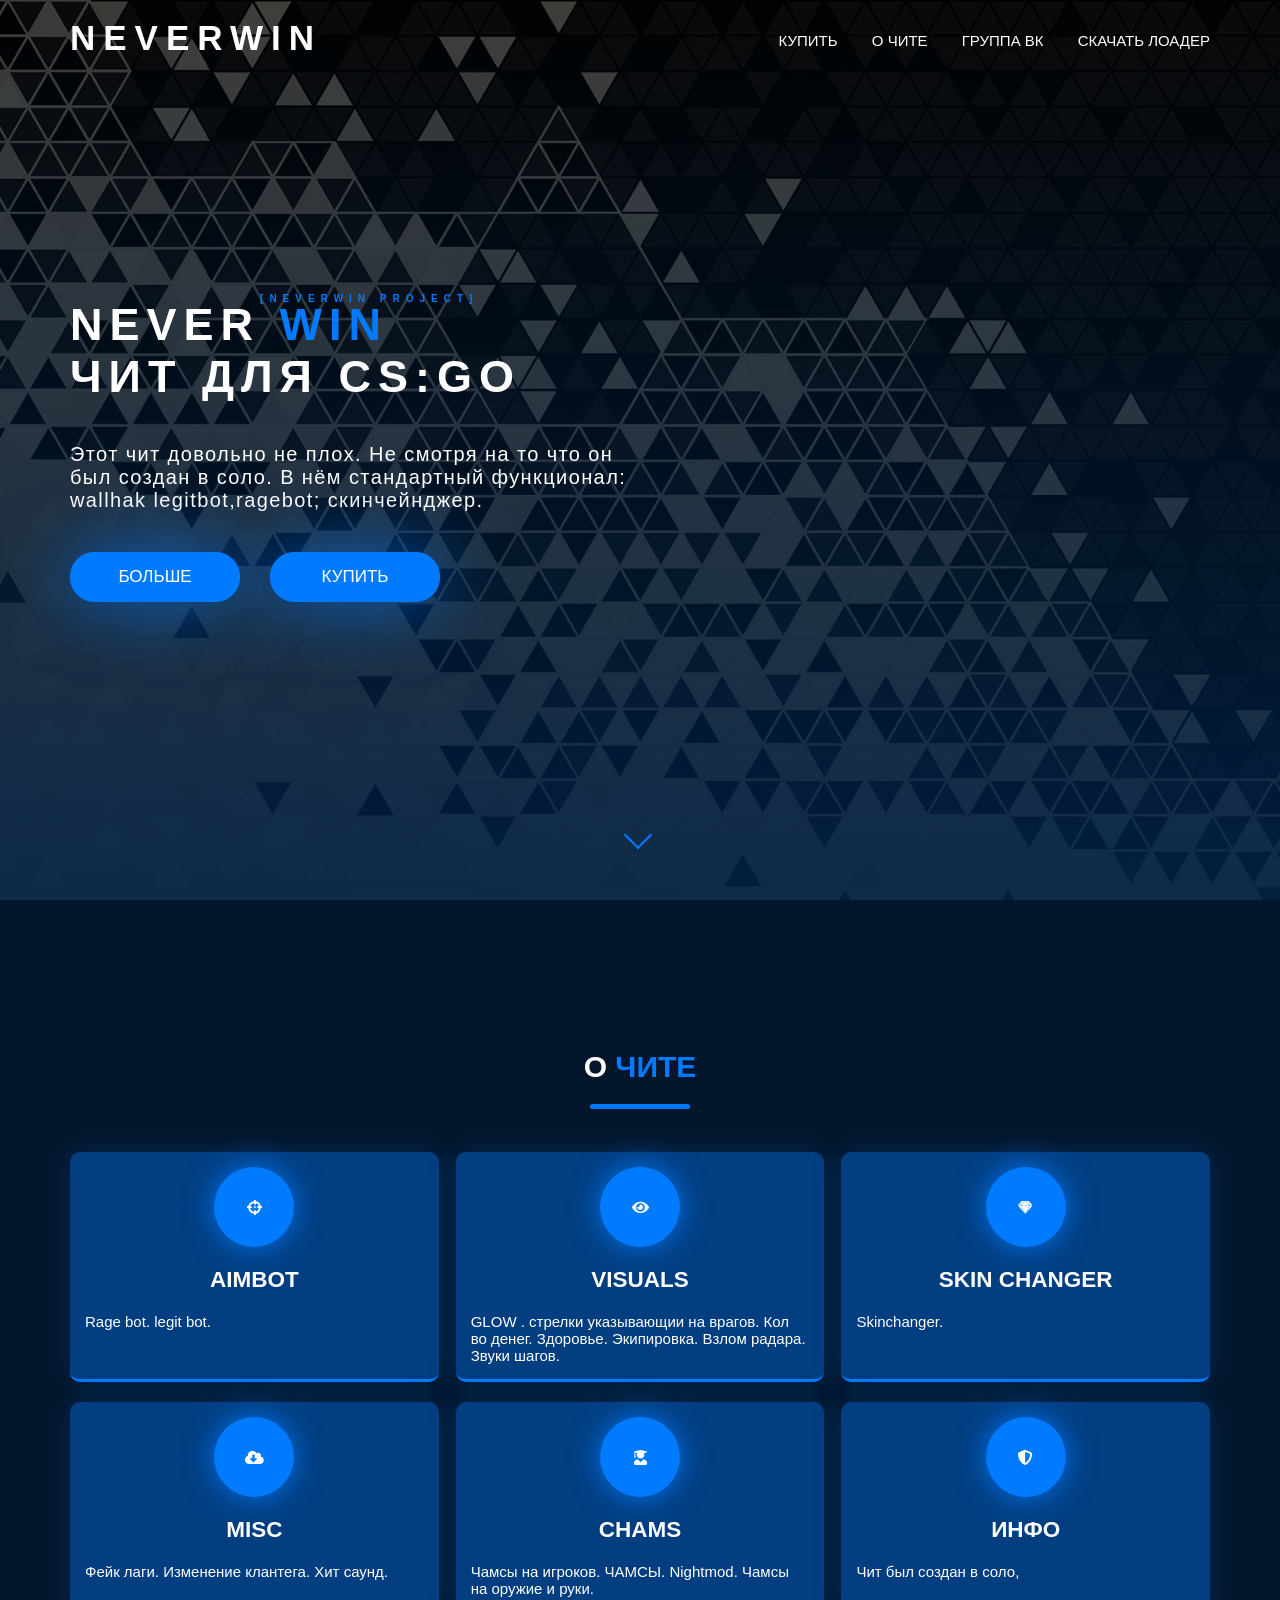
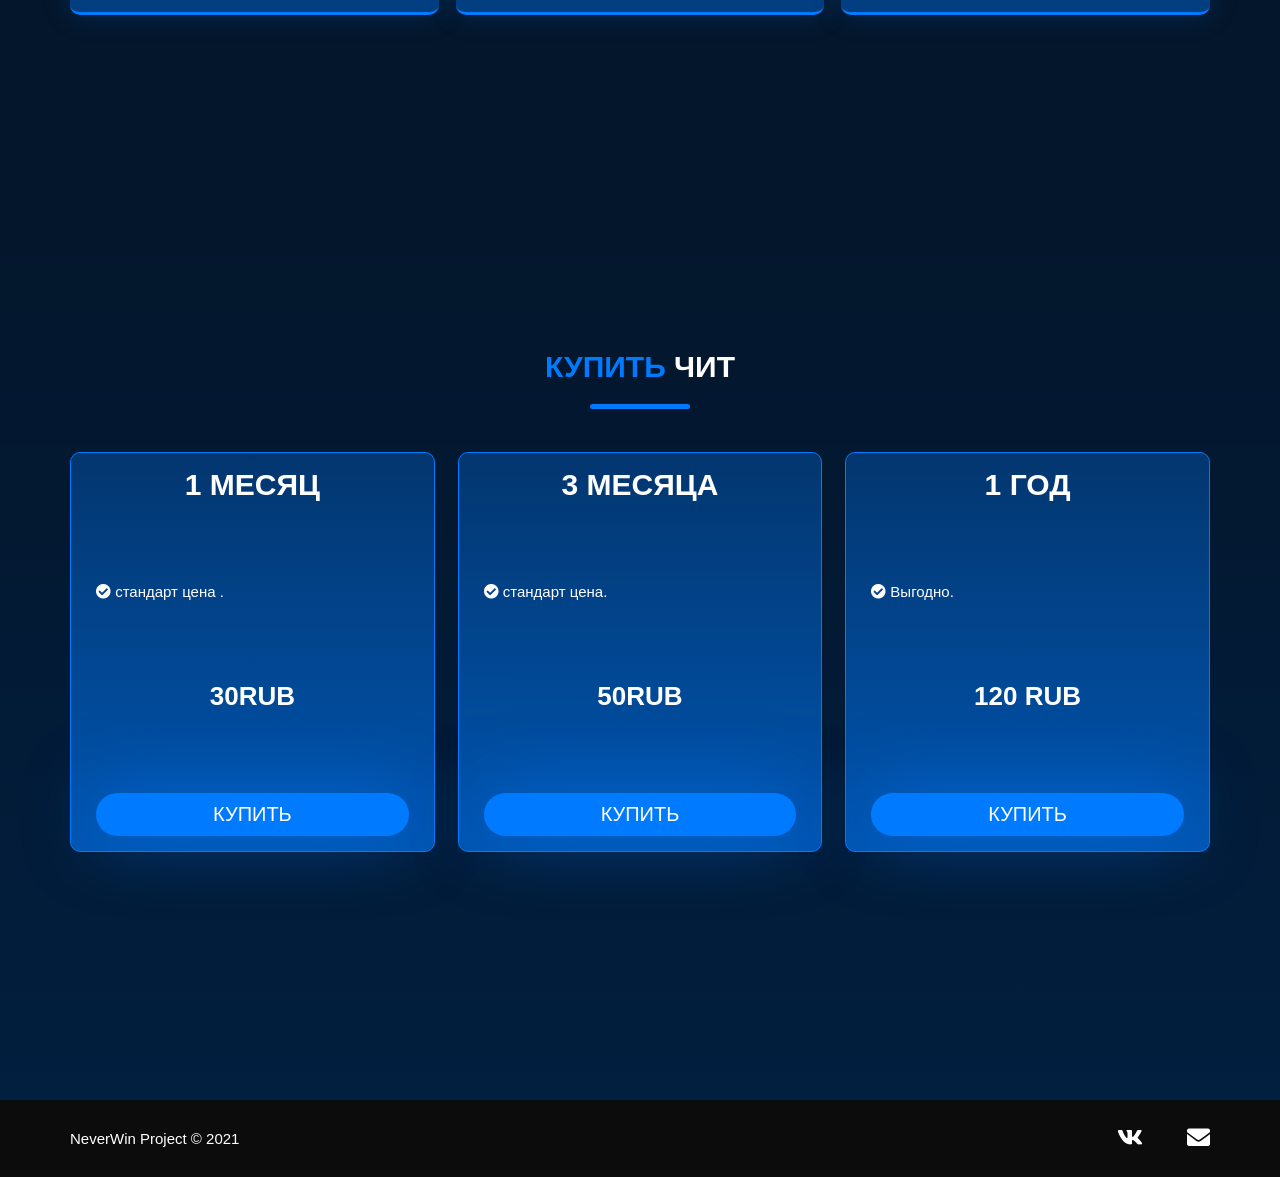
==== index.html @ 2a4d84ea "Add files via upload" ====
<!DOCTYPE html>
<html lang="en">
<head>
    <meta charset="UTF-8">
    <title>★ NeverWin ★</title>
    <link rel="shortcut icon" type="image/x-icon" href="img/favicon.ico">
    <link href="https://use.fontawesome.com/releases/v5.8.0/css/all.css" rel="stylesheet">
    <link rel="stylesheet" href="css/style.css">
</head>

<body>
    <!--preloader-->

    <!--/preloader-->

    <!--header-->
    <header id="header">
        <div class="container">
            <div class="navbar">
                <div class="navbar-brand">
                    <a href="index.html"><span></span>NeverWin</a>
                </div>
                <div class="navbar-nav">
                    <a href="https://vk.com/market-203650802">Купить</a>
                    <a href="#advantages">О чите</a>
                    <a href="https://vk.com/public203650802">Группа вк</a>
                    <a href="ссылка на лоадер">скачать Лоадер</a>
                </div>
            </div>
        </div>
    </header>
    <!--/header-->

    <!--home-->
    <section id="home">
        <div class="bg-home">
            <div class="bg-inner">
                <div class="home-content">
                    <div class="container">
                        <div class="home-info">
                            <h1>
                                Never<span>&nbsp;Win</span>
                            </h1>
                            <h1>
                                чит для CS:GO
                            </h1>
                            <p>
                                Этот чит довольно не плох.
                                Не смотря на то что он был создан в соло.
                                В нём стандартный функционал: wallhak 
                                legitbot,ragebot; скинчейнджер.
 
                            </p>
                            <div class="buy-btn">
                                <a href="#advantages" class="brk-btn">больше</a>
                                <a href="https://vk.com/market-203650802" class="brk-btn">купить</a>
                            </div>
                        </div>
                        <div class="home-img">
                            <img src="img/main.png" alt="">
                        </div>
                        <div class="scroll__down">
                            <a href="#О чите"></a>
                        </div>
                    </div>
                </div>
            </div>
        </div>
    </section>
    <!--/home-->

    <!--advantages-->
    <section id="advantages">
        <div class="bg-advantages">
            <div class="bg-inner">
                <div class="advantages-content">
                    <div class="container">
                        <div class="content-title">
                            <h1>О <span>чите</span></h1>
                            <div class="line"></div>
                        </div>
                        <div class="advantages-items">
                            <div class="advantages-item">
                                <div class="icon">
                                    <i class="fas fa-crosshairs"></i>
                                </div>
                                <h1>AIMBOT</h1>
                                <p>
                                    Rage bot.
                                    legit bot.
                                </p>
                            </div>
                            <div class="advantages-item">
                                <div class="icon">
                                    <i class="fas fa-eye"></i>
                                </div>

                                <h1>VISUALS</h1>
                                <p>
                                    GLOW .
                                    стрелки указывающии на врагов.
                                    Кол во денег.
                                    Здоровье.
                                    Экипировка.
                                    Взлом радара.
									Звуки шагов.
                                </p>
                            </div>
                            <div class="advantages-item">
                                <div class="icon">
                                    <i class="fab fa-sketch"></i>
                                </div>

                                <h1>SKIN CHANGER</h1>
                                <p>
                                    Skinchanger.
                                </p>
                            </div>
                            <div class="advantages-item">
                                <div class="icon">
                                    <i class="fas fa-cloud-download-alt"></i>
                                </div>

                                <h1>Misc</h1>
                                <p>
                                    Фейк лаги.
                                    Изменение клантега.
                                    Хит саунд.
                                </p>
                            </div>
                            <div class="advantages-item">
                                <div class="icon">
                                    <i class="fas fa-user-graduate"></i>
                                </div>

                                <h1>Chams</h1>
                                <p>
                                    Чамсы на игроков.
                                    ЧАМСЫ.
                                    Nightmod.
                                    Чамсы на оружие и руки.
                                </p>
                            </div>
                            <div class="advantages-item">
                                <div class="icon">
                                    <i class="fas fa-shield-alt"></i>
                                </div>
                                <h1>ИНФО</h1>
                                <p>
                                    Чит был создан
                                    в соло,

                                </p>
                            </div>
                        </div>
                    </div>
                </div>
            </div>
        </div>
    </section>
    <!--/advantages-->

    <!--buy-->
    <section id="buy">
        <div class="bg-buy">
            <div class="bg-inner">
                <div class="buy-content">
                    <div class="container">
                        <div class="content-title">
                            <h1><span>Купить</span> чит</h1>
                            <div class="line"></div>
                        </div>
                        <div class="buy-items">
                            <div class="buy-item">
                                <h1>1 Месяц</h1>
                                <div class="list-func">
                                    <p><i class="fas fa-check-circle"></i> стандарт цена .</p>
                                </div>
                                <h3>30RUB</h3>
                                <div class="btn--buy">
                                    <a href="https://vk.com/market-203650802?section=disabled&w=product-203650802_4627031%2Fquery">Купить</a>
                                </div>
                            </div>
                            <div class="buy-item">
                                <h1>3 МЕСЯЦА</h1>
                                <div class="list-func">
                                    <p><i class="fas fa-check-circle"></i> стандарт цена.</p>
                                </div>
                                <h3>50RUB</h3>
                                <div class="btn--buy">
                                    <a href="https://vk.com/market-203650802?section=disabled&w=product-203650802_4627032%2Fquery">купить</a>
                                </div>
                            </div>
                            <div class="buy-item">
                                <h1>1 ГОД</h1>
                                <div class="list-func">
                                    <p><i class="fas fa-check-circle"></i> Выгодно.</p>
                                </div>
                                <h3>120 RUB</h3>
                                <div class="btn--buy">
                                    <a href="https://vk.com/market-203650802?section=disabled&w=product-203650802_4627033%2Fquery">купить</a>
                                </div>
                            </div>
                        </div>
                        <div class="buy-img">
                            <img src="img/home4.html" alt="">
                        </div>
                    </div>
                </div>
            </div>
        </div>
    </section>
    <!--/buy-->

    <!--footer-->
    <footer id="footer">
        <div class="container">
            <div class="footer-content">
                <div class="copyright">
                    NeverWin Project © 2021
                </div>
                <div class="links">
                    <a href="https://vk.com/neverw1n_cc"><i class="fab fa-vk"></i></a>
                    <a href="forum/index.php"><i class="fas fa-envelope"></i></a>
                </div>
            </div>
        </div>
    </footer>
    <!--/footer-->
    <script defer src="https://use.fontawesome.com/releases/v5.8.0/js/all.js"></script>
    <script src="js/jquery.min.js"></script>
    <script src="js/script.js"></script>
</body>
</html>
---- css/style.css ----
/*----------- content ---------------

1. DEFAULT
2. PRELOADER
3. HEADER
4. HOME
5. ADVANTAGES
6. BUY

*/


/*===============
    1. DEFAULT
=================*/

@charset "UTF-8";

::-webkit-scrollbar {
    width: 5px;
    background-color: #292e38;
}

::-webkit-scrollbar-track {
    -webkit-box-shadow: inset 0 0 6px rgba(0, 0, 0, 0.1);
    background-color: #292e38;
    border-radius: 10px;
}

::-webkit-scrollbar-thumb {
    border-radius: 10px;
    background-color: #007bff;
}

*,
*::after,
*::before {
    margin: 0;
    padding: 0;
    box-sizing: border-box;
}

html {
    height: 100vh;
    width: 100%;
}

body {
    height: 100vh;
    font-family: 'Montserrat', sans-serif;
    font-size: 15px;
    font-weight: 400;
    color: white;
    background-color: #181824;
    overflow-x: hidden;
}

a {
    text-decoration: none;
    color: white;
    -webkit-transition: all 0.4s;
    -o-transition: all 0.4s;
    transition: all 0.4s;
}

section {
    height: 100%;
}

img {
    width: 100%;
}

span {
    color: #007bff;
}

.container {
    width: 1170px;
    padding-right: 15px;
    padding-left: 15px;
    margin: 0 auto;
}

/*=================
    2. PRELOADER
===================*/

/*===============
    3. HEADER
=================*/

#header {
    width: 100%;
    position: fixed;
    z-index: 1030;
}

.navbar {
    padding-top: 20px;
    text-transform: uppercase;
    display: flex;
    align-items: center;
}

.navbar-brand {
    font-size: 35px;
    font-weight: bold;
    letter-spacing: 8px;
    line-height: 1;
}

.navbar-brand a span,
.home-info span {
    font-size: 45px;
    display: inline-flex;
}

.navbar-nav {
    margin-left: auto;
    margin-top: 5px;
}

.navbar-nav a {
    margin-right: 30px;
}

.navbar-nav a:last-child {
    margin-right: 0px;
}

.navbar-nav a:hover {
    color: #007bff;
}


.sticky_navigation {
    background-color: #181824;
    height: 90px;
    -webkit-transition: all .4s ease-out;
    -o-transition: all .4s ease-out;
    transition: all .4s ease-out;
    -webkit-box-shadow: 0 3px 4.6px .3px rgba(0, 0, 0, 0.25);
    box-shadow: 0 3px 4.6px .3px rgba(0, 0, 0, 0.25)
}

/*===============
    4. HOME
=================*/

#home {
    z-index: 1030;
}

.bg-home {
    position: relative;
    background-image: url(../img/hero-bg.png);
    background-size: cover;
    background-repeat: no-repeat;
    background-position: center;
    background-attachment: fixed;
    height: 100%;
    width: 100%;
    z-index: 1;
}

.bg-home::after {
    content: '';
    position: absolute;
    height: 100%;
    width: 100%;
    background: url(../img/overlay.png);
    top: 0;
    left: 0;
    z-index: -1;
}

.bg-home::before {
    content: '';
    position: absolute;
    width: 100%;
    height: 100%;
    background-image: linear-gradient(to top, rgba(0, 123, 255, .8), rgba(0, 0, 0, .1));
    top: 0;
    left: 0;
    z-index: -1;
}

.bg-inner {
    width: 100%;
    height: 100%;
    background: rgba(0, 0, 0, .7);
}

.home-content {
    display: flex;
    align-items: center;
    justify-content: space-between;
    height: 100%;
    font-size: 20px;
    text-transform: uppercase;
}


.home-content .container {
    display: flex;
    align-items: center;
    justify-content: space-between;
}

.home-info {
    text-align: left;
    width: 50%;
}

.home-info h1 {
    font-size: 45px;
    letter-spacing: 7px;
}

.home-info h1 span::before {
    content: '[NEVERWIN PROJECT]';
    position: absolute;
    font-size: 10px;
    letter-spacing: 6px;
    line-height: 0px;
}

.home-info p {
    letter-spacing: 1.4px;
    margin-bottom: 40px;
    margin-top: 40px;
    text-transform: none;
}

.home-img {
    max-width: 70%;
}

.buy-btn {
    display: flex;
}

.brk-btn {
    border: 1px solid #007bff;
    color: #fff;
    font-size: 17px;
    text-align: center;
    display: block;
    text-decoration: none;
    border-radius: 24px;
    background-color: #007bff;
    line-height: 48px;
    min-width: 170px;
    width: max-content;
    padding: 0 15px;
    transition: .35s;
    margin-right: 30px;
    box-shadow: 0 0 70px 0px rgba(0, 123, 255, .7);
}

.brk-btn:hover {
    background-color: #007bff;
    color: #fff;
}


.scroll__down {
    position: absolute;
    left: 50%;
    margin-left: -12.5px;
    width: 25px;
    height: 40px;
    bottom: 35px;
    z-index: 2
}

.home-content .scroll__down svg {
    width: 25px;
    height: 40px
}

.scroll__down a {
    position: absolute;
    top: 0;
    left: 50%;
    width: 20px;
    height: 20px;
    margin-left: -12px;
    border-left: 2px solid #007bff;
    border-bottom: 2px solid #007bff;
    -webkit-transform: rotate(-45deg);
    transform: rotate(-45deg);
    -webkit-animation: sdb05 1.5s infinite;
    animation: sdb05 1.5s infinite;
    box-sizing: border-box;
}

/*==================
    5. ADVANTAGES
====================*/

#advantages {
    z-index: 1030;
}

.bg-advantages {
    position: relative;
    background-image: url(/img/bg-advantages.jpg);
    background-size: cover;
    background-repeat: no-repeat;
    background-position: center;
    background-attachment: fixed;
    height: 100%;
    width: 100%;
    z-index: 1;
}

.bg-advantages::before {
    content: '';
    position: absolute;
    width: 100%;
    height: 100%;
    background-image: linear-gradient(to top, rgba(0, 123, 255, .5), rgba(0, 123, 255, .5));
    top: 0;
    left: 0;
    z-index: -1;
}

.bg-inner {
    width: 100%;
    height: 100%;
    background: rgba(0, 0, 0, .7);
}

.advantages-content {
    padding-top: 150px;
}

.advantages-items {
    width: 100%;
    display: flex;
    justify-content: space-between;
    flex-wrap: wrap;
}

.advantages-item {
    box-shadow: 0 0 30px 0px rgba(0, 123, 255, .2);
    width: 32.33333%;
    padding: 15px;
    background-color: rgba(0, 123, 255, .4);
    /*    background-color: rgba(0,0,0,.4);*/
    border-radius: 10px;
    /*    border: 1px solid #007bff;*/
    border-bottom: 3px solid #007bff;
    height: auto;
    text-align: center;
    margin-right: 10px;
    margin-bottom: 20px;

    /*    background-color: #007bff;*/
}

.advantages-item:last-child {
    margin-right: 0;
    margin-bottom: 0;
}

.advantages-item:nth-child(2) {
    margin-right: 10;
}

.advantages-item:nth-child(6),
.advantages-item:nth-child(3) {
    margin-right: 0;
}

.advantages-item:nth-child(5),
.advantages-item:nth-child(4) {
    margin-bottom: 0;
}

.advantages-item h1 {
    text-transform: uppercase;
    margin-bottom: 20px;
}

.advantages-item .icon {
    width: 5rem;
    height: 5rem;
    border-radius: 50%;
    background-color: #007bff;
    display: inline-flex;
    align-items: center;
    justify-content: center;
    text-align: center;
    margin-bottom: 20px;
    box-shadow: 0 0 30px 0px rgba(0, 123, 255, .9);
    /*    box-shadow: 0 0 30px 0px rgba(0, 0, 0, .3);*/
}

.advantages-item svg {
    font-size: 40px;
}

.advantages-item p {
    text-align: left;
}

.content-title {
    text-align: center;
}

.content-title h1 {
    text-transform: uppercase;
    font-size: 30px;
    color: #fff;
    margin-bottom: 20px
}

.line {
    height: 5px;
    width: 100px;
    display: inline-block;
    border-radius: 10px;
    background: #007bff;
    margin-bottom: 40px;
}

/*==============
    6. BUY
================*/


#buy {
    z-index: 1030;
}

.bg-buy {
    position: relative;
    background-image: url(../img/bg-advantages.jpg);
    background-size: cover;
    background-repeat: no-repeat;
    background-position: center;
    background-attachment: fixed;
    height: 100%;
    width: 100%;
    z-index: 1;
}

.bg-buy::before {
    content: '';
    position: absolute;
    width: 100%;
    height: 100%;
    background-image: linear-gradient(to top, rgba(0, 123, 255, .8), rgba(0, 123, 255, .5));
    top: 0;
    left: 0;
    z-index: -1;
}

.buy-content {
    padding-top: 150px;
}

.buy-img {
    position: absolute;
    bottom: 0;
    right: 0;
}

.buy-items {
    width: 100%;
    display: flex;
    flex-wrap: wrap;
    justify-content: space-between;
}

.buy-item {
    display: flex;
    flex-direction: column;
    justify-content: space-between;
    width: 32%;
    min-height: 400px;
    padding: 15px 25px 15px 25px;
    border-radius: 10px;
    border: 1px solid #007bff;
    background-image: linear-gradient(to top, rgba(0, 123, 255, .6), rgba(0, 123, 390, .3));
    margin-right: 10px;
    /*box-shadow: 0 0 70px 0px rgba(253, 126, 20, .5);*/
}

.buy-item:last-child {
    margin-right: 0;
}

.buy-item h1 {
    text-align: center;
    text-transform: uppercase;
    font-size: 30px;
    margin-bottom: 20px;
}

.buy-item .list-func p {
    margin-bottom: 10px;
}

.list-func svg {
    margin-right: 5px;
}

.buy-item .list-func p:last-child,
.buy-item .list-func span:last-child {
    margin-bottom: 0;
}

.buy-item h3 {
    text-align: center;
    font-size: 26px;
    margin-top: 20px;
    margin-bottom: 20px;
}

.buy-item .btn--buy {
    text-align: center;
}

.buy-item .btn--buy a {
    background-color: #007bff;
    padding: 10px 25px;
    display: block;
    color: #fff;
    border-radius: 25px;
    text-transform: uppercase;
    font-weight: 500;
    font-size: 20px;
    box-shadow: 0 0 70px 0px rgba(0, 123, 255, .5);
}

/*===============
    7. FOOTER
=================*/

#footer {
    position: relative;
    background-color: #0c0c0c;
    padding: 25px;
    z-index: 1030;
}

.footer-content {
    display: flex;
    align-items: center;
    justify-content: space-between;
}

.links a {
    font-size: 23px;
    padding: 20px;
}

.links a:last-child {
    padding-right: 0;
}

.links a:nth-child(1):hover {
    color: #4c75a3;
}

.links a:nth-child(2):hover {
    color: #3b5998;
}

.links a:nth-child(3):hover {
    color: #00acee;
}

.links a:nth-child(4):hover {
    color: #0088cc;
}

.links a:nth-child(5):hover {
    color: #f49c0f;
}


/*==================
    8. ANIMATION
====================*/

@-webkit-keyframes sdb05 {
    0% {
        -webkit-transform: rotate(-45deg) translate(0, 0);
        opacity: 0;
    }

    50% {
        opacity: 1;
    }

    100% {
        -webkit-transform: rotate(-45deg) translate(-20px, 20px);
        opacity: 0;
    }
}

@keyframes sdb05 {
    0% {
        transform: rotate(-45deg) translate(0, 0);
        opacity: 0;
    }

    50% {
        opacity: 1;
    }

    100% {
        transform: rotate(-45deg) translate(-20px, 20px);
        opacity: 0;
    }
}
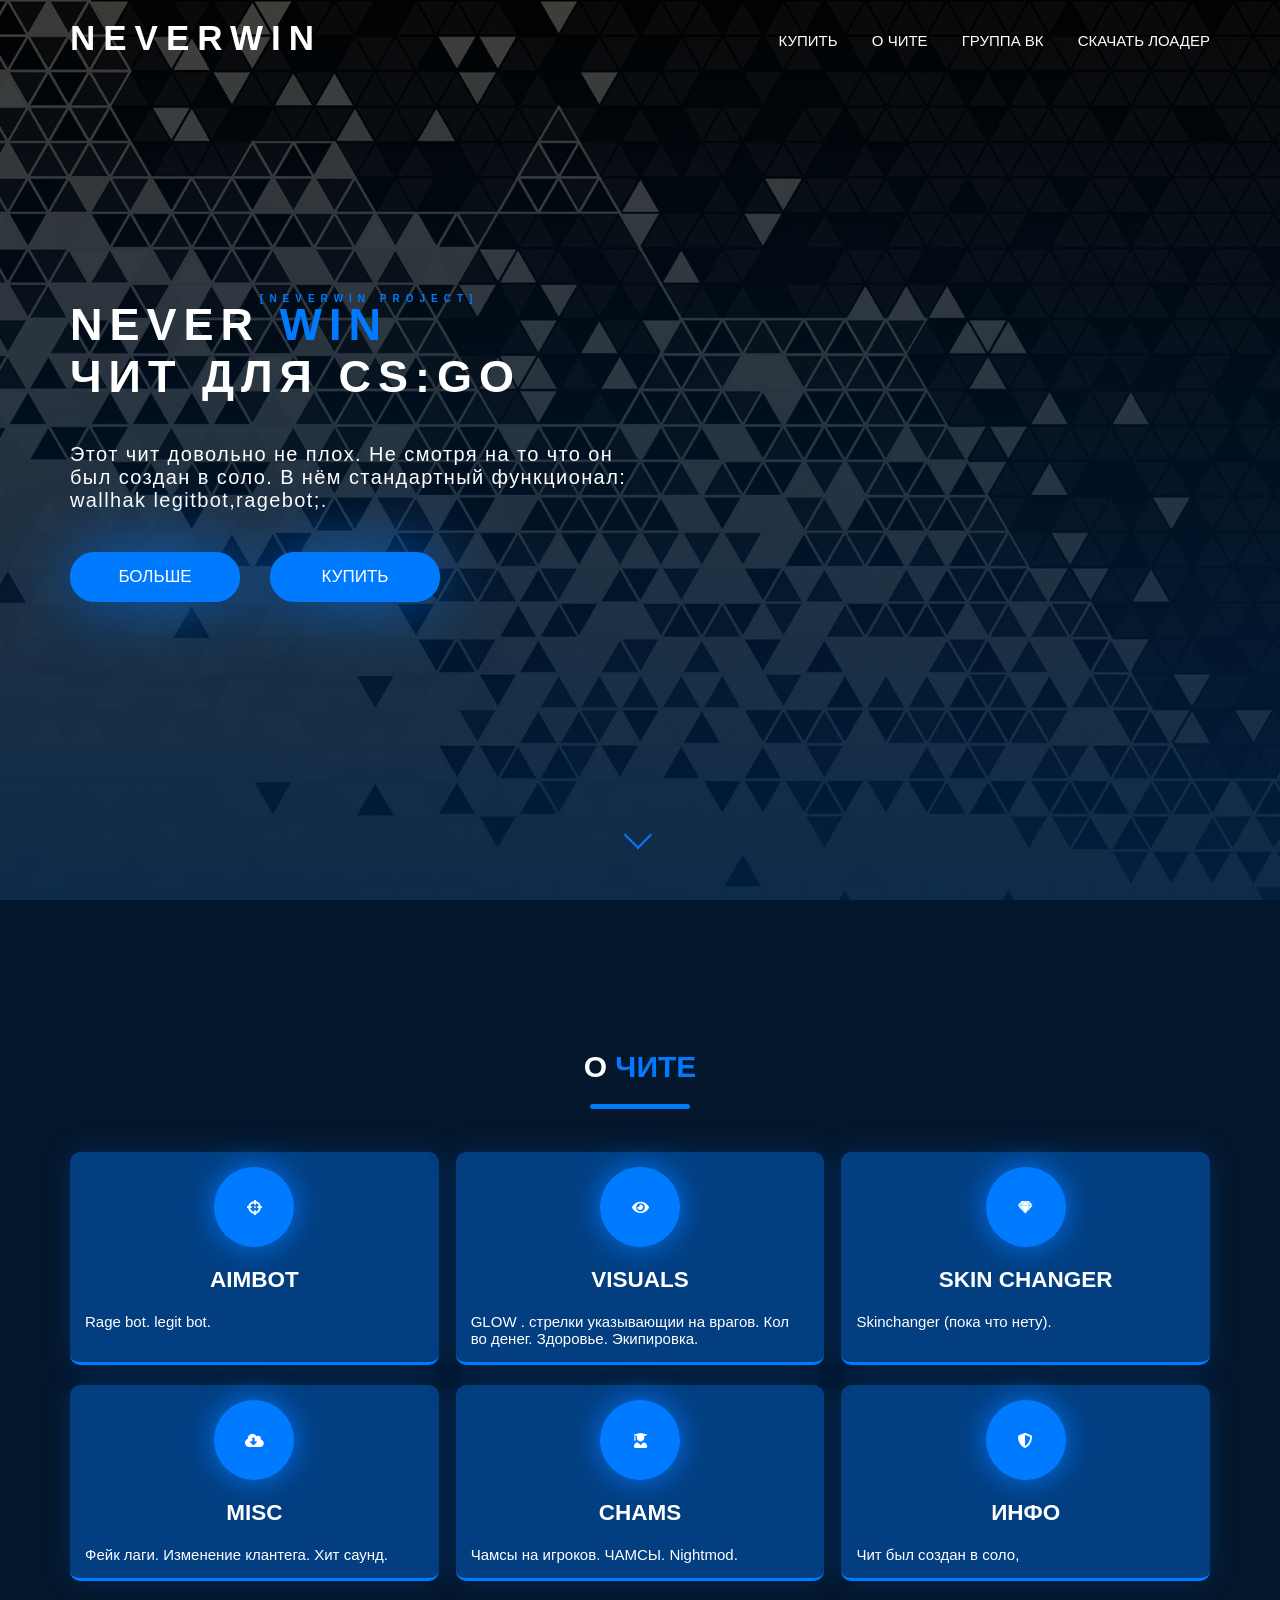
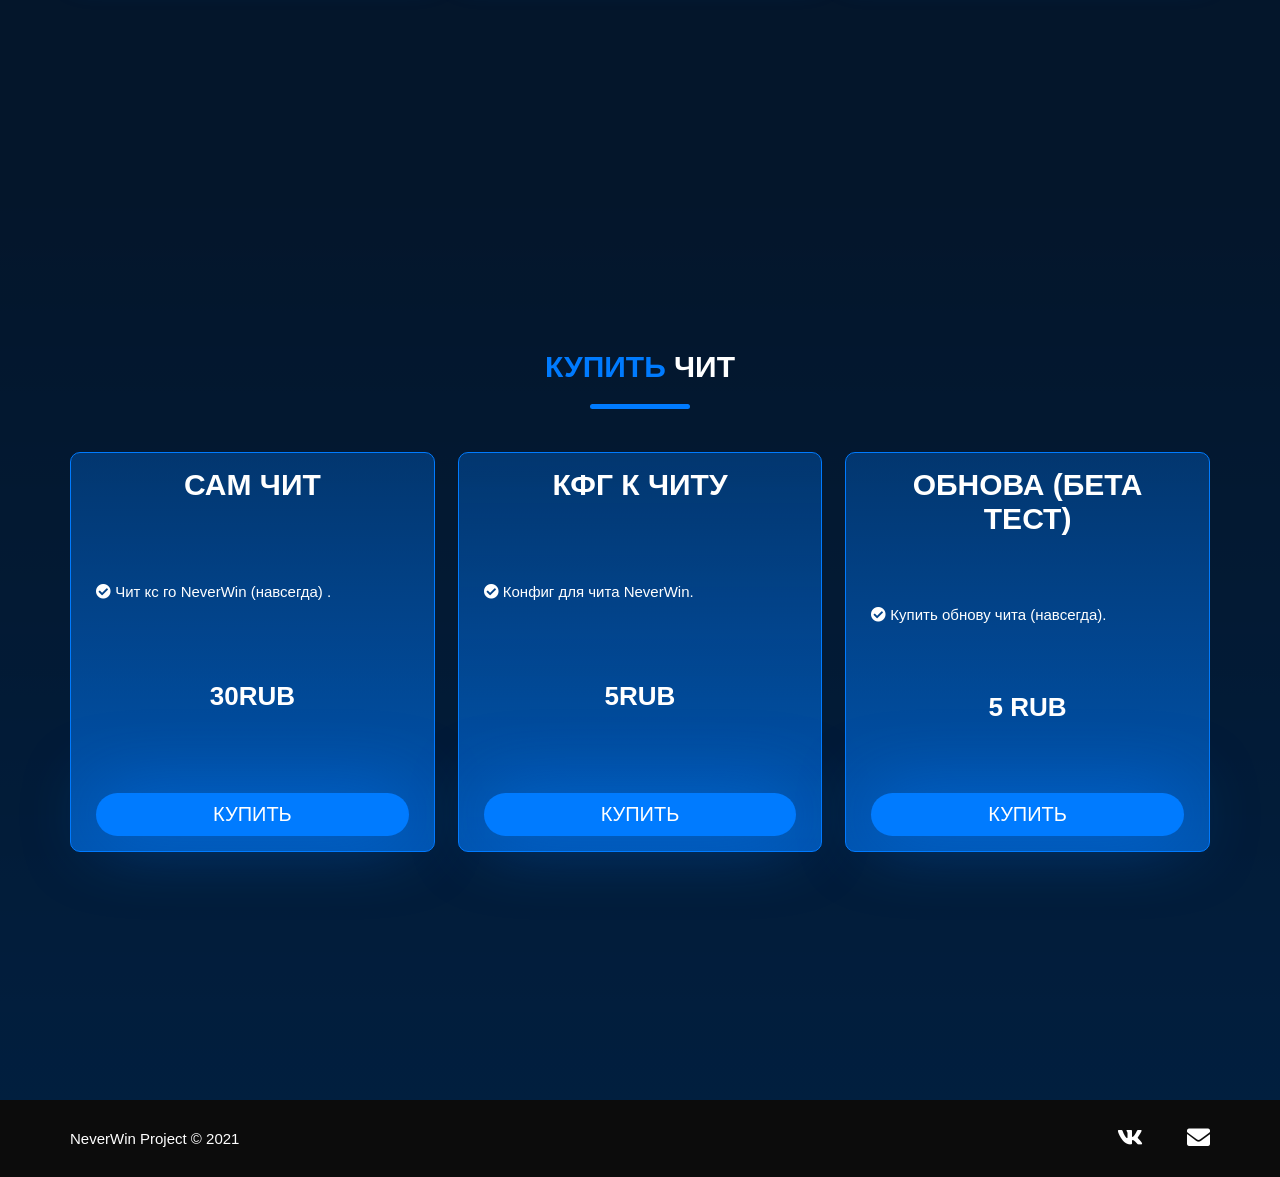
==== commit bd89c8ab: "Update index.html" ====
--- a/index.html
+++ b/index.html
@@ -48,7 +48,7 @@
                                 Этот чит довольно не плох.
                                 Не смотря на то что он был создан в соло.
                                 В нём стандартный функционал: wallhak 
-                                legitbot,ragebot; скинчейнджер.
+                                legitbot,ragebot;.
  
                             </p>
                             <div class="buy-btn">
@@ -102,8 +102,6 @@
                                     Кол во денег.
                                     Здоровье.
                                     Экипировка.
-                                    Взлом радара.
-									Звуки шагов.
                                 </p>
                             </div>
                             <div class="advantages-item">
@@ -113,7 +111,7 @@
 
                                 <h1>SKIN CHANGER</h1>
                                 <p>
-                                    Skinchanger.
+                                    Skinchanger (пока что нету).
                                 </p>
                             </div>
                             <div class="advantages-item">
@@ -138,7 +136,6 @@
                                     Чамсы на игроков.
                                     ЧАМСЫ.
                                     Nightmod.
-                                    Чамсы на оружие и руки.
                                 </p>
                             </div>
                             <div class="advantages-item">
@@ -172,33 +169,33 @@
                         </div>
                         <div class="buy-items">
                             <div class="buy-item">
-                                <h1>1 Месяц</h1>
+                                <h1>Сам чит</h1>
                                 <div class="list-func">
-                                    <p><i class="fas fa-check-circle"></i> стандарт цена .</p>
+                                    <p><i class="fas fa-check-circle"></i> Чит кс го NeverWin (навсегда) .</p>
                                 </div>
                                 <h3>30RUB</h3>
                                 <div class="btn--buy">
-                                    <a href="https://vk.com/market-203650802?section=disabled&w=product-203650802_4627031%2Fquery">Купить</a>
+                                    <a href="https://vk.com/market-203650802?w=product-203650802_4669128%2Fquery">Купить</a>
                                 </div>
                             </div>
                             <div class="buy-item">
-                                <h1>3 МЕСЯЦА</h1>
+                                <h1>Кфг к читу</h1>
                                 <div class="list-func">
-                                    <p><i class="fas fa-check-circle"></i> стандарт цена.</p>
-                                </div>
-                                <h3>50RUB</h3>
+                                    <p><i class="fas fa-check-circle"></i> Конфиг для чита NeverWin.</p>
+                                </div>
+                                <h3>5RUB</h3>
                                 <div class="btn--buy">
-                                    <a href="https://vk.com/market-203650802?section=disabled&w=product-203650802_4627032%2Fquery">купить</a>
+                                    <a href="https://vk.com/market-203650802?w=product-203650802_4669130%2Fquery">купить</a>
                                 </div>
                             </div>
                             <div class="buy-item">
-                                <h1>1 ГОД</h1>
+                                <h1>Обнова (бета тест)</h1>
                                 <div class="list-func">
-                                    <p><i class="fas fa-check-circle"></i> Выгодно.</p>
-                                </div>
-                                <h3>120 RUB</h3>
+                                    <p><i class="fas fa-check-circle"></i> Купить обнову чита (навсегда).</p>
+                                </div>
+                                <h3>5 RUB</h3>
                                 <div class="btn--buy">
-                                    <a href="https://vk.com/market-203650802?section=disabled&w=product-203650802_4627033%2Fquery">купить</a>
+                                    <a href="https://vk.com/market-203650802?w=product-203650802_4669129%2Fquery">купить</a>
                                 </div>
                             </div>
                         </div>
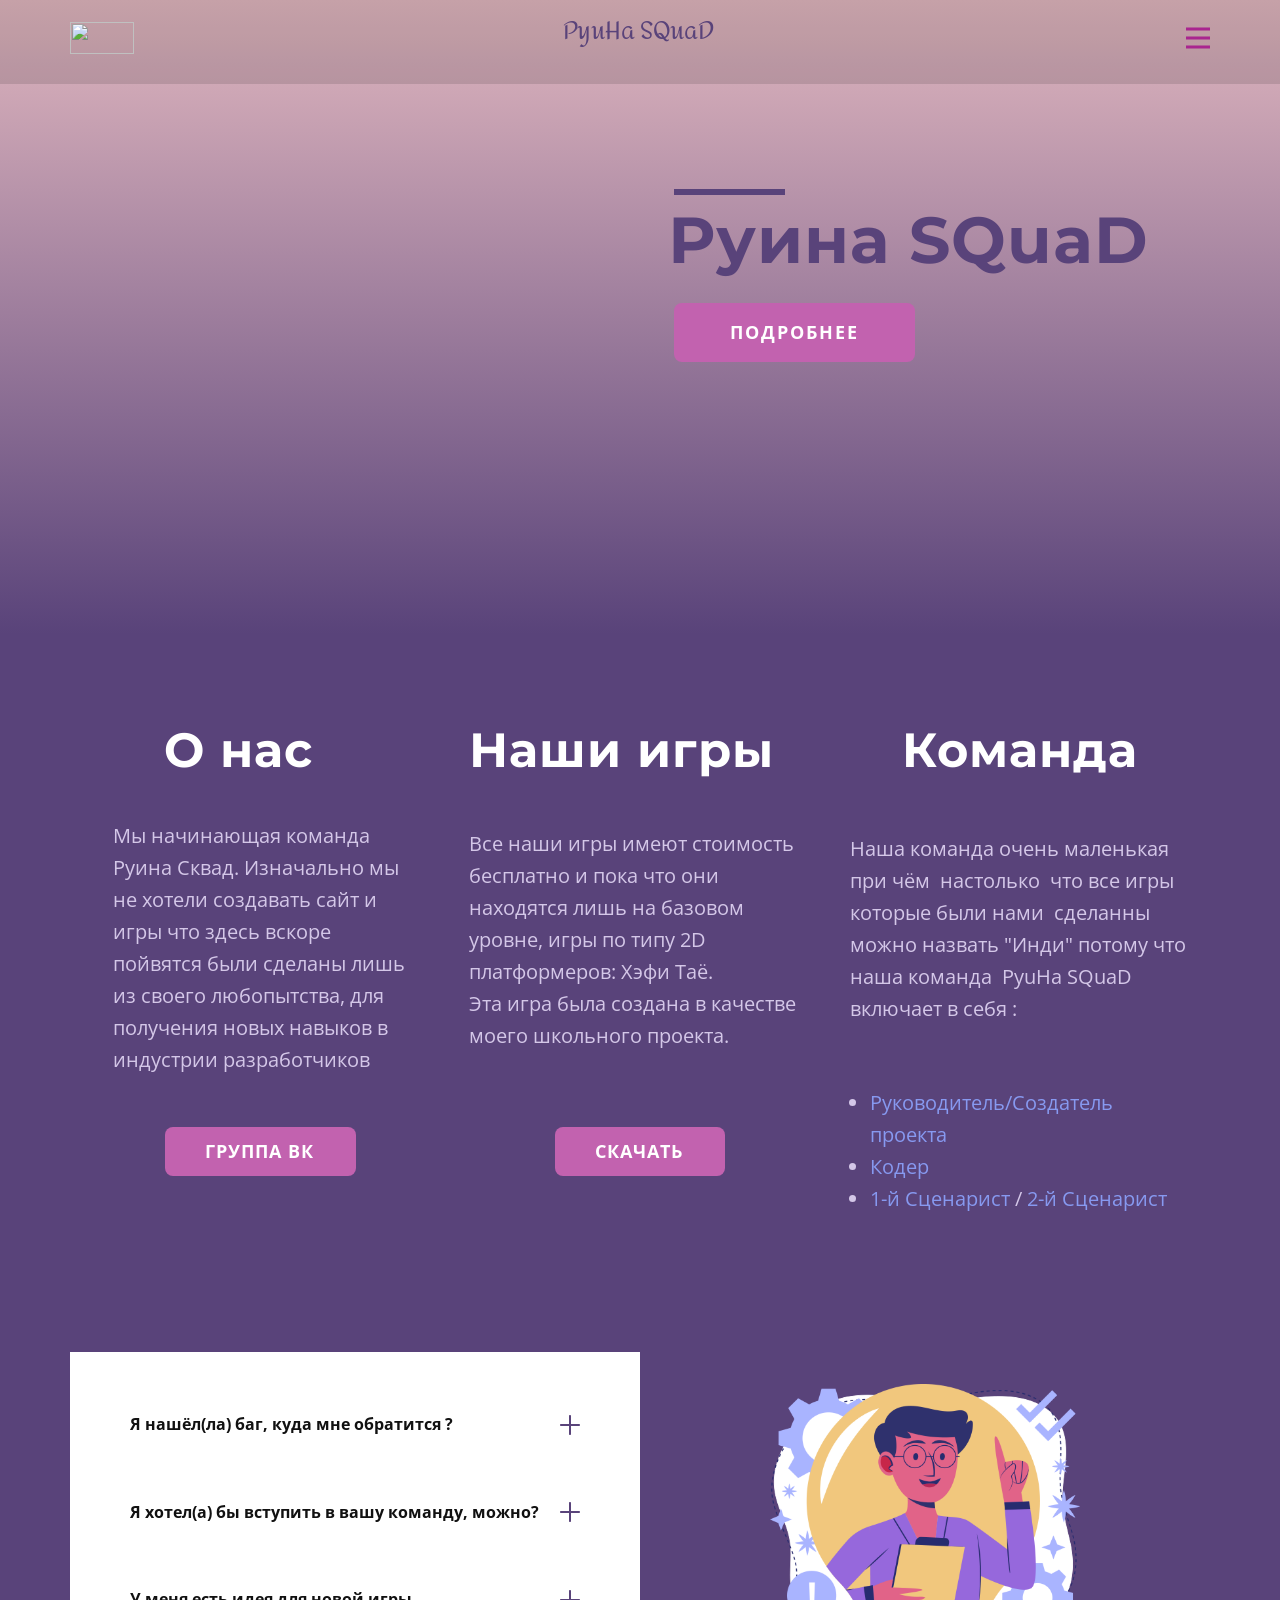
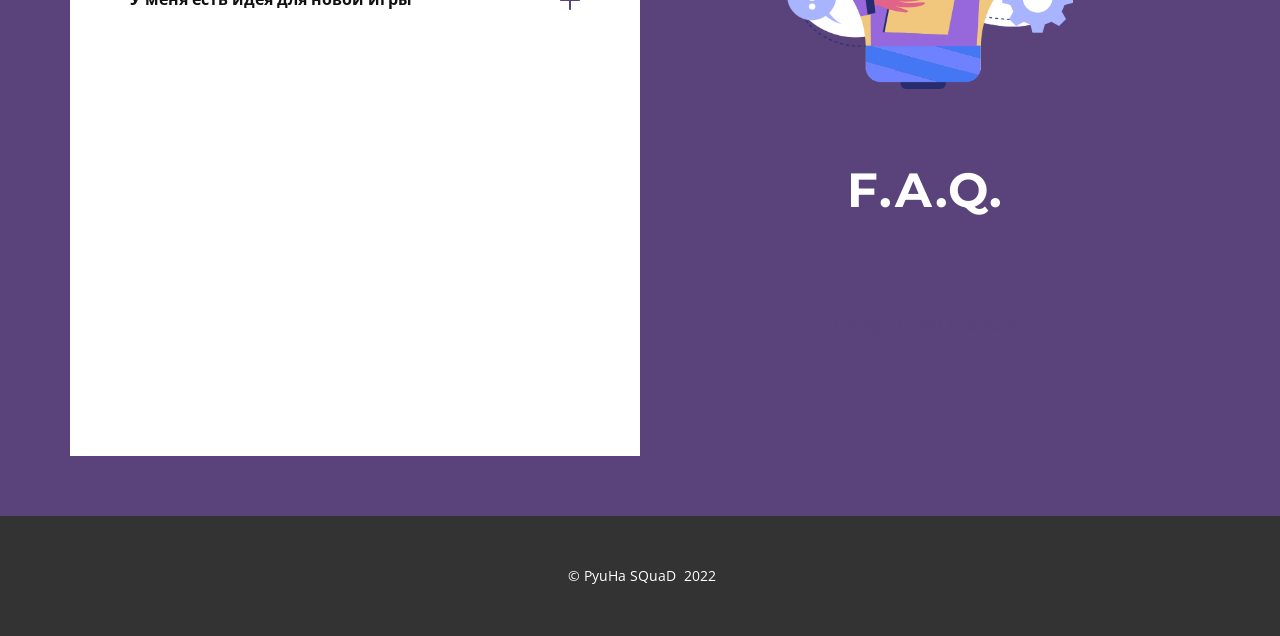
==== commit 215dbf93: "Add files via upload" ====
--- a/index.html
+++ b/index.html
@@ -1,231 +1,345 @@
 <!DOCTYPE html>
-<html lang="en">
-<head>
-    <meta charset="UTF-8">
-    <title>★ NeverWin ★</title>
-    <link rel="shortcut icon" type="image/x-icon" href="img/favicon.ico">
-    <link href="https://use.fontawesome.com/releases/v5.8.0/css/all.css" rel="stylesheet">
-    <link rel="stylesheet" href="css/style.css">
-</head>
-
-<body>
-    <!--preloader-->
-
-    <!--/preloader-->
-
-    <!--header-->
-    <header id="header">
-        <div class="container">
-            <div class="navbar">
-                <div class="navbar-brand">
-                    <a href="index.html"><span></span>NeverWin</a>
-                </div>
-                <div class="navbar-nav">
-                    <a href="https://vk.com/market-203650802">Купить</a>
-                    <a href="#advantages">О чите</a>
-                    <a href="https://vk.com/public203650802">Группа вк</a>
-                    <a href="ссылка на лоадер">скачать Лоадер</a>
-                </div>
+<html style="font-size: 16px;">
+  <head>
+    <meta name="viewport" content="width=device-width, initial-scale=1.0">
+    <meta charset="utf-8">
+    <meta name="keywords" content="Mobile Development, Expertise, Nam ultrices ultrices nec tortor pulvinar esteras loremips est, Experiences, Get yours today, Software Development, Get a demo">
+    <meta name="description" content="">
+    <meta name="page_type" content="np-template-header-footer-from-plugin">
+    <title>Главная</title>
+    <link rel="stylesheet" href="nicepage.css" media="screen">
+<link rel="stylesheet" href="Главная.css" media="screen">
+    <script class="u-script" type="text/javascript" src="jquery.js" defer=""></script>
+    <script class="u-script" type="text/javascript" src="nicepage.js" defer=""></script>
+    <meta name="generator" content="Nicepage 4.7.1, nicepage.com">
+    <link id="u-theme-google-font" rel="stylesheet" href="https://fonts.googleapis.com/css?family=Montserrat:100,100i,200,200i,300,300i,400,400i,500,500i,600,600i,700,700i,800,800i,900,900i|Open+Sans:300,300i,400,400i,500,500i,600,600i,700,700i,800,800i">
+    <link id="u-page-google-font" rel="stylesheet" href="https://fonts.googleapis.com/css?family=Montserrat:100,100i,200,200i,300,300i,400,400i,500,500i,600,600i,700,700i,800,800i,900,900i|Montserrat:100,100i,200,200i,300,300i,400,400i,500,500i,600,600i,700,700i,800,800i,900,900i|Amita:400,700">
+    
+    
+    
+    
+    
+    <script type="application/ld+json">{
+		"@context": "http://schema.org",
+		"@type": "Organization",
+		"name": "PyuHa SQuaD",
+		"logo": "#"
+}</script>
+    <meta name="theme-color" content="#59437a">
+    <meta property="og:title" content="Главная">
+    <meta property="og:description" content="">
+    <meta property="og:type" content="website">
+  </head>
+  <body data-home-page="Главная.html" data-home-page-title="Главная" class="u-body u-overlap u-xl-mode"><header class="u-clearfix u-custom-color-6 u-header u-header" id="sec-9bd1" data-animation-name="" data-animation-duration="0" data-animation-delay="0" data-animation-direction=""><div class="u-clearfix u-sheet u-sheet-1">
+        <p class="u-custom-font u-text u-text-palette-1-dark-2 u-text-1">
+          <a class="u-active-none u-border-none u-btn u-button-link u-button-style u-hover-none u-none u-text-palette-1-base u-btn-1" href="/Главная.html" data-page-id="984628590"> PyuHa&nbsp;SQuaD</a>
+        </p>
+        <a href="https://nicepage.com" class="u-image u-logo u-image-1" data-image-width="80" data-image-height="40">
+          <img src="#" class="u-logo-image u-logo-image-1" data-image-width="64">
+        </a>
+        <nav class="u-menu u-menu-dropdown u-offcanvas u-menu-1" data-responsive-from="XL">
+          <div class="menu-collapse" style="font-size: 1rem; letter-spacing: 0px; font-weight: 700; text-transform: uppercase;" wfd-invisible="true">
+            <a class="u-button-style u-custom-active-border-color u-custom-border u-custom-border-color u-custom-borders u-custom-hover-border-color u-custom-left-right-menu-spacing u-custom-padding-bottom u-custom-text-color u-custom-text-hover-color u-custom-top-bottom-menu-spacing u-nav-link u-text-active-palette-1-base u-text-custom-color-7 u-text-hover-palette-2-base" href="#">
+              <svg class="u-svg-link" viewBox="0 0 24 24"><use xmlns:xlink="http://www.w3.org/1999/xlink" xlink:href="#menu-hamburger"></use></svg>
+              <svg class="u-svg-content" version="1.1" id="menu-hamburger" viewBox="0 0 16 16" x="0px" y="0px" xmlns:xlink="http://www.w3.org/1999/xlink" xmlns="http://www.w3.org/2000/svg"><g><rect y="1" width="16" height="2"></rect><rect y="7" width="16" height="2"></rect><rect y="13" width="16" height="2"></rect>
+</g></svg>
+            </a>
+          </div>
+          <div class="u-custom-menu u-nav-container" wfd-invisible="true">
+            <ul class="u-nav u-spacing-30 u-unstyled u-nav-1"><li class="u-nav-item"><a class="u-border-2 u-border-active-palette-1-base u-border-hover-palette-1-base u-border-no-left u-border-no-right u-border-no-top u-button-style u-nav-link u-text-active-palette-1-base u-text-grey-90 u-text-hover-grey-90" href="/Главная.html" style="padding: 10px 0px;">Главная</a>
+</li><li class="u-nav-item"><a class="u-border-2 u-border-active-palette-1-base u-border-hover-palette-1-base u-border-no-left u-border-no-right u-border-no-top u-button-style u-nav-link u-text-active-palette-1-base u-text-grey-90 u-text-hover-grey-90" href="Связь-с-нами.html" style="padding: 10px 0px;">Связь с нами</a><div class="u-nav-popup"><ul class="u-h-spacing-20 u-nav u-unstyled u-v-spacing-10"><li class="u-nav-item"><a class="u-button-style u-nav-link u-white" href="https://vk.com/dead1nside_only1" target="_blank">Основатель</a>
+</li><li class="u-nav-item"><a class="u-button-style u-nav-link u-white" href="https://vk.com/funtazygg" target="_blank">Кодер</a>
+</li></ul>
+</div>
+</li><li class="u-nav-item"><a class="u-border-2 u-border-active-palette-1-base u-border-hover-palette-1-base u-border-no-left u-border-no-right u-border-no-top u-button-style u-nav-link u-text-active-palette-1-base u-text-grey-90 u-text-hover-grey-90" href="/Games.html" style="padding: 10px 0px;">Игры</a>
+</li></ul>
+          </div>
+          <div class="u-custom-menu u-nav-container-collapse" wfd-invisible="true">
+            <div class="u-black u-container-style u-inner-container-layout u-opacity u-opacity-95 u-sidenav">
+              <div class="u-inner-container-layout u-sidenav-overflow">
+                <div class="u-menu-close"></div>
+                <ul class="u-align-center u-nav u-popupmenu-items u-unstyled u-nav-3"><li class="u-nav-item"><a class="u-button-style u-nav-link" href="/Главная.html">Главная</a>
+</li><li class="u-nav-item"><a class="u-button-style u-nav-link" href="Связь-с-нами.html">Связь с нами</a><div class="u-nav-popup"><ul class="u-h-spacing-20 u-nav u-unstyled u-v-spacing-10"><li class="u-nav-item"><a class="u-button-style u-nav-link" href="https://vk.com/dead1nside_only1" target="_blank">Основатель</a>
+</li><li class="u-nav-item"><a class="u-button-style u-nav-link" href="https://vk.com/funtazygg" target="_blank">Кодер</a>
+</li></ul>
+</div>
+</li><li class="u-nav-item"><a class="u-button-style u-nav-link" href="/Games.html">Игры</a>
+</li></ul>
+              </div>
             </div>
+            <div class="u-black u-menu-overlay u-opacity u-opacity-70" wfd-invisible="true"></div>
+          </div>
+        </nav>
+      </div></header> 
+    <section class="u-clearfix u-gradient u-section-1" id="sec-c0fd">
+      <div class="u-clearfix u-sheet u-valign-middle-lg u-valign-middle-md u-valign-middle-sm u-valign-middle-xl u-sheet-1">
+        <div class="u-clearfix u-expanded-width u-layout-wrap u-layout-wrap-1">
+          <div class="u-layout">
+            <div class="u-layout-row">
+              <div class="u-align-left u-container-style u-layout-cell u-left-cell u-size-29-lg u-size-29-md u-size-29-sm u-size-29-xs u-size-30-xl u-layout-cell-1">
+                <div class="u-container-layout u-valign-bottom-md u-valign-bottom-sm u-valign-bottom-xs u-valign-top-lg u-container-layout-1"></div>
+              </div>
+              <div class="u-align-left u-container-style u-layout-cell u-right-cell u-size-30-xl u-size-31-lg u-size-31-md u-size-31-sm u-size-31-xs u-layout-cell-2">
+                <div class="u-container-layout u-container-layout-2">
+                  <div class="u-border-6 u-border-palette-1-base u-line u-line-horizontal u-line-1"></div>
+                  <h1 class="u-custom-font u-font-montserrat u-text u-text-palette-1-base u-text-1"> Руина&nbsp;SQuaD</h1>
+                  <a href="/Главная.html#carousel_a971" data-page-id="984628590" class="u-active-palette-1-base u-btn u-btn-round u-button-style u-hover-palette-1-base u-palette-3-base u-radius-8 u-text-active-white u-text-body-alt-color u-text-hover-white u-btn-1">ПОДРОБНЕЕ</a>
+                </div>
+              </div>
+            </div>
+          </div>
         </div>
-    </header>
-    <!--/header-->
-
-    <!--home-->
-    <section id="home">
-        <div class="bg-home">
-            <div class="bg-inner">
-                <div class="home-content">
-                    <div class="container">
-                        <div class="home-info">
-                            <h1>
-                                Never<span>&nbsp;Win</span>
-                            </h1>
-                            <h1>
-                                чит для CS:GO
-                            </h1>
-                            <p>
-                                Этот чит довольно не плох.
-                                Не смотря на то что он был создан в соло.
-                                В нём стандартный функционал: wallhak 
-                                legitbot,ragebot;.
- 
-                            </p>
-                            <div class="buy-btn">
-                                <a href="#advantages" class="brk-btn">больше</a>
-                                <a href="https://vk.com/market-203650802" class="brk-btn">купить</a>
-                            </div>
+      </div>
+    </section>
+    <section class="u-clearfix u-palette-1-base u-section-2" id="carousel_a971">
+      <div class="u-clearfix u-sheet u-sheet-1">
+        <div class="u-clearfix u-expanded-width u-layout-wrap u-layout-wrap-1">
+          <div class="u-gutter-0 u-layout">
+            <div class="u-layout-row">
+              <div class="u-container-style u-layout-cell u-size-20 u-layout-cell-1">
+                <div class="u-container-layout u-container-layout-1">
+                  <h1 class="u-text u-text-1">О нас</h1>
+                  <p class="u-align-left u-text u-text-palette-1-light-2 u-text-2">Мы начинающая команда Руина Сквад. Изначально мы не хотели создавать сайт и игры что здесь вскоре пойвятся были сделаны лишь из своего любопытства, для получения новых навыков в индустрии разработчиков&nbsp;</p>
+                  <a href="#carousel_53d9" class="u-active-white u-btn u-btn-round u-button-style u-dialog-link u-hover-white u-palette-3-base u-radius-8 u-text-active-palette-3-base u-text-body-alt-color u-text-hover-palette-3-base u-btn-1">Группа вк<br>
+                  </a>
+                </div>
+              </div>
+              <div class="u-container-style u-layout-cell u-size-20 u-layout-cell-2">
+                <div class="u-container-layout u-valign-top-lg u-valign-top-md u-valign-top-xl u-container-layout-2">
+                  <h1 class="u-text u-text-default-lg u-text-default-xl u-text-3">Наши игры</h1>
+                  <p class="u-align-left u-text u-text-palette-1-light-2 u-text-4">Все наши игры имеют стоимость бесплатно и пока что они находятся лишь на базовом уровне, игры по типу 2D платформеров: Хэфи Таё.<br>Эта игра была создана в качестве моего школьного проекта.
+                  </p>
+                  <a href="/Games.html" data-page-id="961401424" class="u-active-white u-btn u-btn-round u-button-style u-hover-white u-palette-3-base u-radius-8 u-text-active-palette-3-base u-text-body-alt-color u-text-hover-palette-3-base u-btn-2">Скачать</a>
+                </div>
+              </div>
+              <div class="u-container-style u-layout-cell u-size-20 u-layout-cell-3">
+                <div class="u-container-layout u-container-layout-3">
+                  <h1 class="u-text u-text-default u-text-5">Команда</h1>
+                  <p class="u-align-left u-text u-text-palette-1-light-2 u-text-6">Наша команда очень маленькая при чём&nbsp; настолько&nbsp; что все игры&nbsp; которые были нами&nbsp; сделанны можно назвать "Инди" потому что наша команда&nbsp; PyuHa SQuaD включает в себя :</p>
+                  <ul class="u-align-left-lg u-align-left-xl u-text u-text-palette-1-light-2 u-text-7">
+                    <li>
+                      <a href="https://vk.com/dead1nside_only1" class="u-active-none u-border-none u-btn u-button-link u-button-style u-hover-none u-none u-text-custom-color-2 u-btn-3" target="_blank">Руководитель/Создатель проекта</a>
+                    </li>
+                    <li>
+                      <a href="https://vk.com/funtazygg" class="u-active-none u-border-none u-btn u-button-link u-button-style u-hover-none u-none u-text-custom-color-2 u-btn-4" target="_blank">Кодер</a>
+                    </li>
+                    <li>
+                      <a href="https://vk.com/lairoooon" class="u-active-none u-btn u-button-link u-button-style u-hover-none u-none u-text-custom-color-2 u-btn-5" target="_blank">1-й Сценарист</a> / <a href="https://vk.com/teyou" class="u-active-none u-btn u-button-link u-button-style u-hover-none u-none u-text-custom-color-2 u-btn-6" target="_blank">2-й Сценарист</a>
+                    </li>
+                  </ul>
+                </div>
+              </div>
+            </div>
+          </div>
+        </div>
+      </div>
+    </section>
+    <section class="u-align-center u-clearfix u-custom-color-3 u-section-3" id="carousel_c79a">
+      <div class="u-clearfix u-sheet u-sheet-1">
+        <div class="u-clearfix u-expanded-width u-layout-wrap u-layout-wrap-1">
+          <div class="u-layout">
+            <div class="u-layout-row">
+              <div class="u-container-style u-layout-cell u-size-30 u-white u-layout-cell-1">
+                <div class="u-container-layout u-valign-top u-container-layout-1">
+                  <div class="u-accordion u-collapsed-by-default u-expanded-width u-spacing-2 u-accordion-1">
+                    <div class="u-accordion-item u-accordion-item-1">
+                      <a class="u-accordion-link u-button-style u-text-body-color u-accordion-link-1" id="link-accordion-7c0e" aria-controls="accordion-7c0e" aria-selected="false">
+                        <span class="u-accordion-link-text">Я нашёл(ла) баг, куда мне обратится ?</span><span class="u-accordion-link-icon u-icon u-icon-circle u-text-palette-1-base u-icon-1"><svg class="u-svg-link" preserveAspectRatio="xMidYMin slice" viewBox="0 0 426.66667 426.66667" style=""><use xmlns:xlink="http://www.w3.org/1999/xlink" xlink:href="#svg-347e"></use></svg><svg class="u-svg-content" viewBox="0 0 426.66667 426.66667" id="svg-347e"><path d="m405.332031 192h-170.664062v-170.667969c0-11.773437-9.558594-21.332031-21.335938-21.332031-11.773437 0-21.332031 9.558594-21.332031 21.332031v170.667969h-170.667969c-11.773437 0-21.332031 9.558594-21.332031 21.332031 0 11.777344 9.558594 21.335938 21.332031 21.335938h170.667969v170.664062c0 11.777344 9.558594 21.335938 21.332031 21.335938 11.777344 0 21.335938-9.558594 21.335938-21.335938v-170.664062h170.664062c11.777344 0 21.335938-9.558594 21.335938-21.335938 0-11.773437-9.558594-21.332031-21.335938-21.332031zm0 0"></path></svg></span>
+                      </a>
+                      <div class="u-accordion-pane u-align-left u-container-style u-palette-1-base u-accordion-pane-1" id="accordion-7c0e" aria-labelledby="link-accordion-7c0e">
+                        <div class="u-container-layout u-valign-top u-container-layout-2">
+                          <p class="u-text u-text-1">Если вы сумели найти баг в нашей игре отпишите кодеру предоставив баг репорт в который входит:</p>
+                          <ul class="u-custom-list u-text u-text-2">
+                            <li>
+                              <div class="u-list-icon">
+                                <div xmlns="http://www.w3.org/2000/svg" xmlns:xlink="http://www.w3.org/1999/xlink" version="1.1" xml:space="preserve" class="u-svg-content">–</div>
+                              </div>Видеозапись самого бага
+                            </li>
+                            <li>
+                              <div class="u-list-icon">
+                                <div xmlns="http://www.w3.org/2000/svg" xmlns:xlink="http://www.w3.org/1999/xlink" version="1.1" xml:space="preserve" class="u-svg-content">–</div>
+                              </div>Видеозапись того чтоы вы делали чтобы получить этот баг
+                            </li>
+                          </ul>
                         </div>
-                        <div class="home-img">
-                            <img src="img/main.png" alt="">
+                      </div>
+                    </div>
+                    <div class="u-accordion-item u-accordion-item-2">
+                      <a class="u-accordion-link u-button-style u-text-body-color u-accordion-link-2" id="link-accordion-05cb" aria-controls="accordion-05cb" aria-selected="false">
+                        <span class="u-accordion-link-text">Я хотел(а) бы вступить в вашу команду, можно?</span><span class="u-accordion-link-icon u-icon u-icon-circle u-text-palette-1-base u-icon-2"><svg class="u-svg-link" preserveAspectRatio="xMidYMin slice" viewBox="0 0 426.66667 426.66667" style=""><use xmlns:xlink="http://www.w3.org/1999/xlink" xlink:href="#svg-ae03"></use></svg><svg class="u-svg-content" viewBox="0 0 426.66667 426.66667" id="svg-ae03"><path d="m405.332031 192h-170.664062v-170.667969c0-11.773437-9.558594-21.332031-21.335938-21.332031-11.773437 0-21.332031 9.558594-21.332031 21.332031v170.667969h-170.667969c-11.773437 0-21.332031 9.558594-21.332031 21.332031 0 11.777344 9.558594 21.335938 21.332031 21.335938h170.667969v170.664062c0 11.777344 9.558594 21.335938 21.332031 21.335938 11.777344 0 21.335938-9.558594 21.335938-21.335938v-170.664062h170.664062c11.777344 0 21.335938-9.558594 21.335938-21.335938 0-11.773437-9.558594-21.332031-21.335938-21.332031zm0 0"></path></svg></span>
+                      </a>
+                      <div class="u-accordion-pane u-container-style u-palette-1-base u-accordion-pane-2" id="accordion-05cb" aria-labelledby="link-accordion-05cb">
+                        <div class="u-container-layout u-valign-bottom u-container-layout-3">
+                          <p class="u-custom-list u-text u-text-3">Для отправки заявки во вступление в команду отпишите основателю проекта, указав:</p>
+                          <ul class="u-custom-list u-text u-text-4">
+                            <li>Ваш возраст, настоящие ФИ и пол</li>
+                            <li>Кем бы вы хотели стать (сценарист кодер ит.п.)</li>
+                            <li>Как бы вы себя оценили в этом</li>
+                          </ul>
                         </div>
-                        <div class="scroll__down">
-                            <a href="#О чите"></a>
+                      </div>
+                    </div>
+                    <div class="u-accordion-item u-accordion-item-3">
+                      <a class="u-accordion-link u-button-style u-text-body-color u-accordion-link-3" id="link-accordion-a6bb" aria-controls="accordion-a6bb" aria-selected="false">
+                        <span class="u-accordion-link-text">У меня есть идея для новой игры</span><span class="u-accordion-link-icon u-icon u-icon-circle u-text-palette-1-base u-icon-3"><svg class="u-svg-link" preserveAspectRatio="xMidYMin slice" viewBox="0 0 426.66667 426.66667" style=""><use xmlns:xlink="http://www.w3.org/1999/xlink" xlink:href="#svg-a4a8"></use></svg><svg class="u-svg-content" viewBox="0 0 426.66667 426.66667" id="svg-a4a8"><path d="m405.332031 192h-170.664062v-170.667969c0-11.773437-9.558594-21.332031-21.335938-21.332031-11.773437 0-21.332031 9.558594-21.332031 21.332031v170.667969h-170.667969c-11.773437 0-21.332031 9.558594-21.332031 21.332031 0 11.777344 9.558594 21.335938 21.332031 21.335938h170.667969v170.664062c0 11.777344 9.558594 21.335938 21.332031 21.335938 11.777344 0 21.335938-9.558594 21.335938-21.335938v-170.664062h170.664062c11.777344 0 21.335938-9.558594 21.335938-21.335938 0-11.773437-9.558594-21.332031-21.335938-21.332031zm0 0"></path></svg></span>
+                      </a>
+                      <div class="u-accordion-pane u-container-style u-palette-1-base u-accordion-pane-3" id="accordion-a6bb" aria-labelledby="link-accordion-a6bb">
+                        <div class="u-container-layout u-container-layout-4">
+                          <p class="u-custom-list u-text u-text-5">Если у вас есть идея отпишите кодеру или руководителю, мы всё обсудим и возможно реализуем её</p>
                         </div>
+                      </div>
                     </div>
-                </div>
+                  </div>
+                </div>
+              </div>
+              <div class="u-align-center u-container-style u-layout-cell u-size-30 u-layout-cell-2">
+                <div class="u-container-layout u-container-layout-5">
+                  <img class="u-image u-image-contain u-image-default u-image-1" src="/images/Untitled-3.png" alt="" data-image-width="473" data-image-height="464">
+                  <h1 class="u-text u-text-6">F.A.Q.</h1>
+                  <p class="u-text u-text-7">
+                    <a class="u-active-none u-border-none u-btn u-button-link u-button-style u-hover-none u-none u-text-palette-1-base u-btn-1" href="www.freepik.com">Image from Freepik</a>
+                  </p>
+                </div>
+              </div>
             </div>
+          </div>
         </div>
+      </div>
     </section>
-    <!--/home-->
-
-    <!--advantages-->
-    <section id="advantages">
-        <div class="bg-advantages">
-            <div class="bg-inner">
-                <div class="advantages-content">
-                    <div class="container">
-                        <div class="content-title">
-                            <h1>О <span>чите</span></h1>
-                            <div class="line"></div>
-                        </div>
-                        <div class="advantages-items">
-                            <div class="advantages-item">
-                                <div class="icon">
-                                    <i class="fas fa-crosshairs"></i>
-                                </div>
-                                <h1>AIMBOT</h1>
-                                <p>
-                                    Rage bot.
-                                    legit bot.
-                                </p>
-                            </div>
-                            <div class="advantages-item">
-                                <div class="icon">
-                                    <i class="fas fa-eye"></i>
-                                </div>
-
-                                <h1>VISUALS</h1>
-                                <p>
-                                    GLOW .
-                                    стрелки указывающии на врагов.
-                                    Кол во денег.
-                                    Здоровье.
-                                    Экипировка.
-                                </p>
-                            </div>
-                            <div class="advantages-item">
-                                <div class="icon">
-                                    <i class="fab fa-sketch"></i>
-                                </div>
-
-                                <h1>SKIN CHANGER</h1>
-                                <p>
-                                    Skinchanger (пока что нету).
-                                </p>
-                            </div>
-                            <div class="advantages-item">
-                                <div class="icon">
-                                    <i class="fas fa-cloud-download-alt"></i>
-                                </div>
-
-                                <h1>Misc</h1>
-                                <p>
-                                    Фейк лаги.
-                                    Изменение клантега.
-                                    Хит саунд.
-                                </p>
-                            </div>
-                            <div class="advantages-item">
-                                <div class="icon">
-                                    <i class="fas fa-user-graduate"></i>
-                                </div>
-
-                                <h1>Chams</h1>
-                                <p>
-                                    Чамсы на игроков.
-                                    ЧАМСЫ.
-                                    Nightmod.
-                                </p>
-                            </div>
-                            <div class="advantages-item">
-                                <div class="icon">
-                                    <i class="fas fa-shield-alt"></i>
-                                </div>
-                                <h1>ИНФО</h1>
-                                <p>
-                                    Чит был создан
-                                    в соло,
-
-                                </p>
-                            </div>
-                        </div>
-                    </div>
-                </div>
-            </div>
-        </div>
-    </section>
-    <!--/advantages-->
-
-    <!--buy-->
-    <section id="buy">
-        <div class="bg-buy">
-            <div class="bg-inner">
-                <div class="buy-content">
-                    <div class="container">
-                        <div class="content-title">
-                            <h1><span>Купить</span> чит</h1>
-                            <div class="line"></div>
-                        </div>
-                        <div class="buy-items">
-                            <div class="buy-item">
-                                <h1>Сам чит</h1>
-                                <div class="list-func">
-                                    <p><i class="fas fa-check-circle"></i> Чит кс го NeverWin (навсегда) .</p>
-                                </div>
-                                <h3>30RUB</h3>
-                                <div class="btn--buy">
-                                    <a href="https://vk.com/market-203650802?w=product-203650802_4669128%2Fquery">Купить</a>
-                                </div>
-                            </div>
-                            <div class="buy-item">
-                                <h1>Кфг к читу</h1>
-                                <div class="list-func">
-                                    <p><i class="fas fa-check-circle"></i> Конфиг для чита NeverWin.</p>
-                                </div>
-                                <h3>5RUB</h3>
-                                <div class="btn--buy">
-                                    <a href="https://vk.com/market-203650802?w=product-203650802_4669130%2Fquery">купить</a>
-                                </div>
-                            </div>
-                            <div class="buy-item">
-                                <h1>Обнова (бета тест)</h1>
-                                <div class="list-func">
-                                    <p><i class="fas fa-check-circle"></i> Купить обнову чита (навсегда).</p>
-                                </div>
-                                <h3>5 RUB</h3>
-                                <div class="btn--buy">
-                                    <a href="https://vk.com/market-203650802?w=product-203650802_4669129%2Fquery">купить</a>
-                                </div>
-                            </div>
-                        </div>
-                        <div class="buy-img">
-                            <img src="img/home4.html" alt="">
-                        </div>
-                    </div>
-                </div>
-            </div>
-        </div>
-    </section>
-    <!--/buy-->
-
-    <!--footer-->
-    <footer id="footer">
-        <div class="container">
-            <div class="footer-content">
-                <div class="copyright">
-                    NeverWin Project © 2021
-                </div>
-                <div class="links">
-                    <a href="https://vk.com/neverw1n_cc"><i class="fab fa-vk"></i></a>
-                    <a href="forum/index.php"><i class="fas fa-envelope"></i></a>
-                </div>
-            </div>
-        </div>
-    </footer>
-    <!--/footer-->
-    <script defer src="https://use.fontawesome.com/releases/v5.8.0/js/all.js"></script>
-    <script src="js/jquery.min.js"></script>
-    <script src="js/script.js"></script>
-</body>
-</html>
+    
+    
+    
+    <footer class="u-align-center u-clearfix u-footer u-grey-80 u-footer" id="sec-a3c3"><div class="u-clearfix u-sheet u-sheet-1">
+        <p class="u-small-text u-text u-text-variant u-text-1">&nbsp;©&nbsp;PyuHa SQuaD ​ 2022</p>
+      </div></footer>
+  <section class="u-align-center u-black u-clearfix u-container-style u-dialog-block u-opacity u-opacity-70 u-dialog-section-6" id="carousel_53d9">
+      <div class="u-border-2 u-border-palette-4-base u-container-style u-dialog u-grey-80 u-shape-rectangle u-dialog-1">
+        <div class="u-container-layout u-valign-bottom u-container-layout-1">
+          <h2 class="u-align-center u-custom-font u-font-montserrat u-text u-text-default u-text-palette-4-base u-text-1">Ошибка</h2>
+          <p class="u-align-center u-text u-text-2"> Приносим временные извинения за искренние неудобства</p>
+          <p class="u-align-left u-text u-text-palette-1-light-2 u-text-3" data-animation-name="" data-animation-duration="0" data-animation-delay="0" data-animation-direction="">опять заруинили получается</p>
+          <p class="u-align-left u-text u-text-palette-1-light-2 u-text-4" data-animation-name="" data-animation-duration="0" data-animation-delay="0" data-animation-direction=""> © PyuHa SQuaD<span style="font-size: 0.875rem;">
+              <span style="font-size: 1rem;">
+                <span style="font-size: 1.25rem;"></span>
+              </span>
+            </span>
+          </p>
+        </div><button class="u-dialog-close-button u-icon u-text-body-alt-color u-icon-1"><svg class="u-svg-link" preserveAspectRatio="xMidYMin slice" viewBox="0 0 413.348 413.348" style=""><use xmlns:xlink="http://www.w3.org/1999/xlink" xlink:href="#svg-cdad"></use></svg><svg xmlns="http://www.w3.org/2000/svg" xmlns:xlink="http://www.w3.org/1999/xlink" version="1.1" xml:space="preserve" class="u-svg-content" viewBox="0 0 413.348 413.348" id="svg-cdad"><path d="m413.348 24.354-24.354-24.354-182.32 182.32-182.32-182.32-24.354 24.354 182.32 182.32-182.32 182.32 24.354 24.354 182.32-182.32 182.32 182.32 24.354-24.354-182.32-182.32z"></path></svg></button>
+      </div>
+    </section><style> .u-dialog-section-6 {
+  min-height: 826px;
+}
+
+.u-dialog-section-6 .u-dialog-1 {
+  width: 566px;
+  min-height: 385px;
+  box-shadow: 5px 5px 20px 0 rgba(0,0,0,0.4);
+  margin: 230px auto 60px;
+}
+
+.u-dialog-section-6 .u-container-layout-1 {
+  padding: 24px 21px 10px;
+}
+
+.u-dialog-section-6 .u-text-1 {
+  font-size: 3.75rem;
+  text-transform: uppercase;
+  letter-spacing: 3px;
+  font-weight: 700;
+  margin: 92px auto 0;
+}
+
+.u-dialog-section-6 .u-text-2 {
+  margin: 33px 10px 0;
+}
+
+.u-dialog-section-6 .u-text-3 {
+  font-size: 0.625rem;
+  margin: 24px 70px 0 186px;
+}
+
+.u-dialog-section-6 .u-text-4 {
+  font-size: 0.625rem;
+  margin: 36px 0 -16px 256px;
+}
+
+.u-dialog-section-6 .u-icon-1 {
+  width: 25px;
+  height: 25px;
+  left: auto;
+  top: 16px;
+  position: absolute;
+  right: 16px;
+}
+
+@media (max-width: 1199px) {
+  .u-dialog-section-6 .u-dialog-1 {
+    height: auto;
+  }
+
+  .u-dialog-section-6 .u-text-2 {
+    margin-left: 10px;
+    margin-right: 10px;
+  }
+}
+
+@media (max-width: 991px) {
+  .u-dialog-section-6 .u-text-3 {
+    font-size: 1.125rem;
+  }
+}
+
+@media (max-width: 767px) {
+  .u-dialog-section-6 .u-dialog-1 {
+    width: 540px;
+  }
+
+  .u-dialog-section-6 .u-container-layout-1 {
+    padding-left: 30px;
+    padding-right: 30px;
+  }
+
+  .u-dialog-section-6 .u-text-2 {
+    margin-left: 8px;
+    margin-right: 8px;
+  }
+
+  .u-dialog-section-6 .u-text-3 {
+    margin-right: 68px;
+    margin-left: 184px;
+  }
+
+  .u-dialog-section-6 .u-text-4 {
+    margin-left: 251px;
+  }
+}
+
+@media (max-width: 575px) {
+  .u-dialog-section-6 .u-dialog-1 {
+    width: 340px;
+  }
+
+  .u-dialog-section-6 .u-container-layout-1 {
+    padding-left: 25px;
+    padding-right: 25px;
+  }
+
+  .u-dialog-section-6 .u-text-1 {
+    font-size: 2.5rem;
+  }
+
+  .u-dialog-section-6 .u-text-2 {
+    margin-left: 0;
+    margin-right: 0;
+  }
+
+  .u-dialog-section-6 .u-text-3 {
+    margin-right: 0;
+    margin-left: 52px;
+  }
+
+  .u-dialog-section-6 .u-text-4 {
+    margin-left: 51px;
+  }
+}</style></body>
+</html>
--- a/nicepage.css
+++ b/nicepage.css
@@ -0,0 +1,37706 @@
+/*begin-commonstyles library*//*!
+ * froala_editor v4.0.6 (https://www.froala.com/wysiwyg-editor)
+ * License https://froala.com/wysiwyg-editor/terms/
+ * Copyright 2014-2021 Froala Labs
+ */
+
+.fr-clearfix::after {
+  clear: both;
+  display: block;
+  content: "";
+  height: 0; }
+
+.fr-hide-by-clipping {
+  position: absolute;
+  width: 1px;
+  height: 1px;
+  padding: 0;
+  margin: -1px;
+  overflow: hidden;
+  clip: rect(0, 0, 0, 0);
+  border: 0; }
+
+.fr-view img.fr-rounded, .fr-view .fr-img-caption.fr-rounded img {
+  border-radius: 10px;
+  -moz-border-radius: 10px;
+  -webkit-border-radius: 10px;
+  -moz-background-clip: padding;
+  -webkit-background-clip: padding-box;
+  background-clip: padding-box; }
+
+.fr-view img.fr-shadow, .fr-view .fr-img-caption.fr-shadow img {
+  -webkit-box-shadow: 10px 10px 5px 0px #cccccc;
+  -moz-box-shadow: 10px 10px 5px 0px #cccccc;
+  box-shadow: 10px 10px 5px 0px #cccccc; }
+
+.fr-view img.fr-bordered, .fr-view .fr-img-caption.fr-bordered img {
+  border: solid 5px #CCC; }
+
+.fr-view img.fr-bordered {
+  -webkit-box-sizing: content-box;
+  -moz-box-sizing: content-box;
+  box-sizing: content-box; }
+
+.fr-view .fr-img-caption.fr-bordered img {
+  -webkit-box-sizing: border-box;
+  -moz-box-sizing: border-box;
+  box-sizing: border-box; }
+
+.fr-view {
+  word-wrap: break-word; }
+  .fr-view span[style~="color:"] a {
+    color: inherit; }
+  .fr-view strong {
+    font-weight: 700; }
+  .fr-view table[border='0'] td:not([class]), .fr-view table[border='0'] th:not([class]), .fr-view table[border='0'] td[class=""], .fr-view table[border='0'] th[class=""] {
+    border-width: 0px; }
+  .fr-view table {
+    border: none;
+    border-collapse: collapse;
+    empty-cells: show;
+    max-width: 100%; }
+    .fr-view table td {
+      min-width: 5px; }
+    .fr-view table.fr-dashed-borders td, .fr-view table.fr-dashed-borders th {
+      border-style: dashed; }
+    .fr-view table.fr-alternate-rows tbody tr:nth-child(2n) {
+      background: whitesmoke; }
+    .fr-view table td, .fr-view table th {
+      border: 1px solid #DDD; }
+      .fr-view table td:empty, .fr-view table th:empty {
+        height: 20px; }
+      .fr-view table td.fr-highlighted, .fr-view table th.fr-highlighted {
+        border: 1px double red; }
+      .fr-view table td.fr-thick, .fr-view table th.fr-thick {
+        border-width: 2px; }
+    .fr-view table th {
+      background: #ececec; }
+  .fr-view hr {
+    clear: both;
+    user-select: none;
+    -o-user-select: none;
+    -moz-user-select: none;
+    -khtml-user-select: none;
+    -webkit-user-select: none;
+    -ms-user-select: none;
+    break-after: always;
+    page-break-after: always; }
+  .fr-view .fr-file {
+    position: relative; }
+    .fr-view .fr-file::after {
+      position: relative;
+      content: "\1F4CE";
+      font-weight: normal; }
+  .fr-view pre {
+    white-space: pre-wrap;
+    word-wrap: break-word;
+    overflow: visible; }
+/*  .fr-view[dir="rtl"] blockquote {
+    border-left: none;
+    border-right: solid 2px #5E35B1;
+    margin-right: 0;
+    padding-right: 5px;
+    padding-left: 0; }
+    .fr-view[dir="rtl"] blockquote blockquote {
+      border-color: #00BCD4; }
+      .fr-view[dir="rtl"] blockquote blockquote blockquote {
+        border-color: #43A047; }
+  .fr-view blockquote {
+    border-left: solid 2px #5E35B1;
+    margin-left: 0;
+    padding-left: 5px;
+    color: #5E35B1; }
+    .fr-view blockquote blockquote {
+      border-color: #00BCD4;
+      color: #00BCD4; }
+      .fr-view blockquote blockquote blockquote {
+        border-color: #43A047;
+        color: #43A047; } */
+  .fr-view span.fr-emoticon {
+    font-weight: normal;
+    font-family: "Apple Color Emoji","Segoe UI Emoji","NotoColorEmoji","Segoe UI Symbol","Android Emoji","EmojiSymbols";
+    display: inline;
+    line-height: 0; }
+    .fr-view span.fr-emoticon.fr-emoticon-img {
+      background-repeat: no-repeat !important;
+      font-size: inherit;
+      height: 1em;
+      width: 1em;
+      min-height: 20px;
+      min-width: 20px;
+      display: inline-block;
+      margin: -.1em .1em .1em;
+      line-height: 1;
+      vertical-align: middle; }
+  .fr-view .fr-text-gray {
+    color: #AAA !important; }
+  .fr-view .fr-text-bordered {
+    border-top: solid 1px #222;
+    border-bottom: solid 1px #222;
+    padding: 10px 0; }
+  .fr-view .fr-text-spaced {
+    letter-spacing: 1px; }
+  .fr-view .fr-text-uppercase {
+    text-transform: uppercase; }
+  .fr-view .fr-class-highlighted {
+    background-color: #ffff00; }
+  .fr-view .fr-class-code {
+    border-color: #cccccc;
+    border-radius: 2px;
+    -moz-border-radius: 2px;
+    -webkit-border-radius: 2px;
+    -moz-background-clip: padding;
+    -webkit-background-clip: padding-box;
+    background-clip: padding-box;
+    background: #f5f5f5;
+    padding: 10px;
+    font-family: "Courier New", Courier, monospace; }
+  .fr-view .fr-class-transparency {
+    opacity: 0.5; }
+  .fr-view img {
+    position: relative;
+    max-width: 100%; }
+    .fr-view img.fr-dib {
+      margin: 10px auto;
+      display: block;
+      float: none;
+      vertical-align: top; }
+      .fr-view img.fr-dib.fr-fil {
+        margin-left: 0;
+        text-align: left; }
+      .fr-view img.fr-dib.fr-fir {
+        margin-right: 0;
+        text-align: right; }
+    .fr-view img.fr-dii {
+      display: inline-block;
+      float: none;
+      vertical-align: bottom;
+      margin-left: 5px;
+      margin-right: 5px;
+      max-width: calc(100% - (2 * 5px)); }
+      .fr-view img.fr-dii.fr-fil {
+        float: left;
+        margin: 10px 15px 10px 0;
+        max-width: calc(100% - 5px); }
+      .fr-view img.fr-dii.fr-fir {
+        float: right;
+        margin: 10px 0 10px 15px;
+        max-width: calc(100% - 5px); }
+  .fr-view span.fr-img-caption {
+    position: relative;
+    max-width: 100%; }
+    .fr-view span.fr-img-caption.fr-dib {
+      margin: 5px auto;
+      display: block;
+      float: none;
+      vertical-align: top; }
+      .fr-view span.fr-img-caption.fr-dib.fr-fil {
+        margin-left: 0;
+        text-align: left; }
+      .fr-view span.fr-img-caption.fr-dib.fr-fir {
+        margin-right: 0;
+        text-align: right; }
+    .fr-view span.fr-img-caption.fr-dii {
+      display: inline-block;
+      float: none;
+      vertical-align: bottom;
+      margin-left: 5px;
+      margin-right: 5px;
+      max-width: calc(100% - (2 * 5px)); }
+      .fr-view span.fr-img-caption.fr-dii.fr-fil {
+        float: left;
+        margin: 5px 5px 5px 0;
+        max-width: calc(100% - 5px); }
+      .fr-view span.fr-img-caption.fr-dii.fr-fir {
+        float: right;
+        margin: 5px 0 5px 5px;
+        max-width: calc(100% - 5px); }
+  .fr-view .fr-video {
+    text-align: center;
+    position: relative; }
+    .fr-view .fr-video.fr-rv {
+      padding-bottom: 56.25%;
+      padding-top: 30px;
+      height: 0;
+      overflow: hidden; }
+      .fr-view .fr-video.fr-rv > iframe, .fr-view .fr-video.fr-rv object, .fr-view .fr-video.fr-rv embed {
+        position: absolute !important;
+        top: 0;
+        left: 0;
+        width: 100%;
+        height: 100%; }
+    .fr-view .fr-video > * {
+      -webkit-box-sizing: content-box;
+      -moz-box-sizing: content-box;
+      box-sizing: content-box;
+      max-width: 100%;
+      border: none; }
+    .fr-view .fr-video.fr-dvb {
+      display: block;
+      clear: both; }
+      .fr-view .fr-video.fr-dvb.fr-fvl {
+        text-align: left; }
+      .fr-view .fr-video.fr-dvb.fr-fvr {
+        text-align: right; }
+    .fr-view .fr-video.fr-dvi {
+      display: inline-block; }
+      .fr-view .fr-video.fr-dvi.fr-fvl {
+        float: left; }
+      .fr-view .fr-video.fr-dvi.fr-fvr {
+        float: right; }
+  .fr-view a.fr-strong {
+    font-weight: 700; }
+  .fr-view a.fr-green {
+    color: green; }
+  .fr-view .fr-img-caption {
+    text-align: center; }
+    .fr-view .fr-img-caption .fr-img-wrap {
+      padding: 0;
+      margin: auto;
+      text-align: center;
+      width: 100%; }
+      .fr-view .fr-img-caption .fr-img-wrap a {
+        display: block; }
+      .fr-view .fr-img-caption .fr-img-wrap img {
+        display: block;
+        margin: auto;
+        width: 100%; }
+      .fr-view .fr-img-caption .fr-img-wrap > span {
+        margin: auto;
+        display: block;
+        padding: 5px 5px 10px;
+        font-size: 14px;
+        font-weight: initial;
+        -webkit-box-sizing: border-box;
+        -moz-box-sizing: border-box;
+        box-sizing: border-box;
+        -webkit-opacity: 0.9;
+        -moz-opacity: 0.9;
+        opacity: 0.9;
+        -ms-filter: "progid:DXImageTransform.Microsoft.Alpha(Opacity=0)";
+        width: 100%;
+        text-align: center; }
+  .fr-view button.fr-rounded, .fr-view input.fr-rounded, .fr-view textarea.fr-rounded {
+    border-radius: 10px;
+    -moz-border-radius: 10px;
+    -webkit-border-radius: 10px;
+    -moz-background-clip: padding;
+    -webkit-background-clip: padding-box;
+    background-clip: padding-box; }
+  .fr-view button.fr-large, .fr-view input.fr-large, .fr-view textarea.fr-large {
+    font-size: 24px; }
+
+/**
+ * Image style.
+ */
+a.fr-view.fr-strong {
+  font-weight: 700; }
+a.fr-view.fr-green {
+  color: green; }
+
+/**
+ * Link style.
+ */
+img.fr-view {
+  position: relative;
+  max-width: 100%; }
+  img.fr-view.fr-dib {
+    margin: 5px auto;
+    display: block;
+    float: none;
+    vertical-align: top; }
+    img.fr-view.fr-dib.fr-fil {
+      margin-left: 0;
+      text-align: left; }
+    img.fr-view.fr-dib.fr-fir {
+      margin-right: 0;
+      text-align: right; }
+  img.fr-view.fr-dii {
+    display: inline-block;
+    float: none;
+    vertical-align: bottom;
+    margin-left: 5px;
+    margin-right: 5px;
+    max-width: calc(100% - (2 * 5px)); }
+    img.fr-view.fr-dii.fr-fil {
+      float: left;
+      margin: 5px 5px 5px 0;
+      max-width: calc(100% - 5px); }
+    img.fr-view.fr-dii.fr-fir {
+      float: right;
+      margin: 5px 0 5px 5px;
+      max-width: calc(100% - 5px); }
+
+span.fr-img-caption.fr-view {
+  position: relative;
+  max-width: 100%; }
+  span.fr-img-caption.fr-view.fr-dib {
+    margin: 5px auto;
+    display: block;
+    float: none;
+    vertical-align: top; }
+    span.fr-img-caption.fr-view.fr-dib.fr-fil {
+      margin-left: 0;
+      text-align: left; }
+    span.fr-img-caption.fr-view.fr-dib.fr-fir {
+      margin-right: 0;
+      text-align: right; }
+  span.fr-img-caption.fr-view.fr-dii {
+    display: inline-block;
+    float: none;
+    vertical-align: bottom;
+    margin-left: 5px;
+    margin-right: 5px;
+    max-width: calc(100% - (2 * 5px)); }
+    span.fr-img-caption.fr-view.fr-dii.fr-fil {
+      float: left;
+      margin: 5px 5px 5px 0;
+      max-width: calc(100% - 5px); }
+    span.fr-img-caption.fr-view.fr-dii.fr-fir {
+      float: right;
+      margin: 5px 0 5px 5px;
+      max-width: calc(100% - 5px); }
+/*end-commonstyles library*/@charset "UTF-8";
+/*! normalize.css v4.1.1 | MIT License | github.com/necolas/normalize.css */
+html {
+  font-family: sans-serif;
+  -ms-text-size-adjust: 100%;
+  -webkit-text-size-adjust: 100%;
+}
+body {
+  margin: 0;
+}
+article,
+aside,
+details,
+figcaption,
+figure,
+footer,
+header,
+main,
+menu,
+nav,
+section,
+summary {
+  display: block;
+}
+audio,
+canvas,
+progress,
+video {
+  display: inline-block;
+}
+audio:not([controls]) {
+  display: none;
+  height: 0;
+}
+progress {
+  vertical-align: baseline;
+}
+template,
+[hidden] {
+  display: none;
+}
+a {
+  background-color: transparent;
+  -webkit-text-decoration-skip: objects;
+}
+a:active,
+a:hover {
+  outline-width: 0;
+}
+abbr[title] {
+  border-bottom: none;
+  text-decoration: underline;
+}
+b,
+strong {
+  font-weight: inherit;
+  font-weight: bold;
+}
+dfn {
+  font-style: italic;
+}
+h1 {
+  font-size: 2em;
+  margin: 0.67em 0;
+}
+mark {
+  background-color: #ff0;
+  color: #000;
+}
+small {
+  font-size: 80%;
+}
+sub,
+sup {
+  font-size: 75%;
+  line-height: 0;
+  position: relative;
+  vertical-align: baseline;
+}
+sub {
+  bottom: -0.25em;
+}
+sup {
+  top: -0.5em;
+}
+img {
+  border-style: none;
+}
+svg:not(:root) {
+  overflow: hidden;
+}
+code,
+kbd,
+pre,
+samp {
+  font-family: monospace,monospace;
+  font-size: 1em;
+}
+hr {
+  box-sizing: content-box;
+  height: 0;
+  overflow: visible;
+}
+button,
+input,
+optgroup,
+select,
+textarea {
+  color: inherit;
+  font: inherit;
+  margin: 0;
+}
+optgroup {
+  font-weight: 700;
+}
+button,
+input {
+  overflow: visible;
+}
+button,
+select {
+  text-transform: none;
+}
+button,
+html [type="button"],
+[type="reset"],
+[type="submit"] {
+  -webkit-appearance: button;
+}
+button::-moz-focus-inner,
+[type="button"]::-moz-focus-inner,
+[type="reset"]::-moz-focus-inner,
+[type="submit"]::-moz-focus-inner {
+  border-style: none;
+  padding: 0;
+}
+button:-moz-focusring,
+[type="button"]:-moz-focusring,
+[type="reset"]:-moz-focusring,
+[type="submit"]:-moz-focusring {
+  outline: 1px dotted ButtonText;
+}
+fieldset {
+  border: 1px solid silver;
+  margin: 0 2px;
+  padding: 0.35em 0.625em 0.75em;
+}
+legend {
+  box-sizing: border-box;
+  color: inherit;
+  display: table;
+  max-width: 100%;
+  padding: 0;
+  white-space: normal;
+}
+textarea {
+  overflow: auto;
+}
+[type="checkbox"],
+[type="radio"] {
+  box-sizing: border-box;
+  padding: 0;
+}
+[type="number"]::-webkit-inner-spin-button,
+[type="number"]::-webkit-outer-spin-button {
+  height: auto;
+}
+[type="search"] {
+  -webkit-appearance: textfield;
+  outline-offset: -2px;
+}
+[type="search"]::-webkit-search-cancel-button,
+[type="search"]::-webkit-search-decoration {
+  -webkit-appearance: none;
+}
+::-webkit-input-placeholder {
+  color: inherit;
+  opacity: 0.54;
+}
+::-webkit-file-upload-button {
+  -webkit-appearance: button;
+  font: inherit;
+}
+ul,
+ol {
+  padding-left: 20px;
+}
+/* Fade effect */
+/* Over effect */
+/* Slide effect */
+/* Over and Slide effect */
+/* Flip Left effect */
+/* Flip Right effect */
+/* Flip Top effect */
+/* Flip Bottom effect */
+/* Wobble Left effect */
+/* Wobble Right effect */
+/* Wobble top effect */
+/* Wobble bottom effect */
+/* Zoom and Rotate Effects */
+/* Utility */
+.u-over-slide {
+  position: absolute;
+  left: 0;
+  top: 0;
+  width: 100%;
+  height: 100%;
+}
+.u-background-effect {
+  overflow: hidden;
+}
+.u-background-effect ~ .u-container-layout {
+  cursor: pointer;
+}
+/* Fade effect */
+.u-effect-fade .u-over-slide {
+  opacity: 0;
+  transition: all 500ms ease;
+}
+.u-effect-fade:hover .u-over-slide,
+.u-effect-fade.u-effect-active .u-over-slide {
+  opacity: 1;
+}
+/* Over effect */
+.u-effect-over-left .u-over-slide {
+  transform: translate(-100%, 0);
+  transition: all 500ms ease;
+}
+.u-effect-over-left:hover .u-over-slide,
+.u-effect-over-left.u-effect-active .u-over-slide {
+  transform: translate(0, 0);
+}
+.u-effect-over-right .u-over-slide {
+  transform: translate(100%, 0);
+  transition: all 500ms ease;
+}
+.u-effect-over-right:hover .u-over-slide,
+.u-effect-over-right.u-effect-active .u-over-slide {
+  transform: translate(0, 0);
+}
+.u-effect-over-top .u-over-slide {
+  transform: translate(0, -100%);
+  transition: all 500ms ease;
+}
+.u-effect-over-top:hover .u-over-slide,
+.u-effect-over-top.u-effect-active .u-over-slide {
+  transform: translate(0, 0);
+}
+.u-effect-over-bottom .u-over-slide {
+  transform: translate(0, 100%);
+  transition: all 500ms ease;
+}
+.u-effect-over-bottom:hover .u-over-slide,
+.u-effect-over-bottom.u-effect-active .u-over-slide {
+  transform: translate(0, 0);
+}
+.u-effect-over-topleft .u-over-slide {
+  transform: translate(-100%, -100%);
+  transition: all 500ms ease;
+}
+.u-effect-over-topleft:hover .u-over-slide,
+.u-effect-over-topleft.u-effect-active .u-over-slide {
+  transform: translate(0, 0);
+}
+.u-effect-over-topright .u-over-slide {
+  transform: translate(100%, -100%);
+  transition: all 500ms ease;
+}
+.u-effect-over-topright:hover .u-over-slide,
+.u-effect-over-topright.u-effect-active .u-over-slide {
+  transform: translate(0, 0);
+}
+.u-effect-over-bottomleft .u-over-slide {
+  transform: translate(-100%, 100%);
+  transition: all 500ms ease;
+}
+.u-effect-over-bottomleft:hover .u-over-slide,
+.u-effect-over-bottomleft.u-effect-active .u-over-slide {
+  transform: translate(0, 0);
+}
+.u-effect-over-bottomright .u-over-slide {
+  transform: translate(100%, 100%);
+  transition: all 500ms ease;
+}
+.u-effect-over-bottomright:hover .u-over-slide,
+.u-effect-over-bottomright.u-effect-active .u-over-slide {
+  transform: translate(0, 0);
+}
+/* Slide effect */
+.u-effect-slide-left .u-over-slide {
+  transform: translate(-100%, 0);
+  transition: all 500ms ease;
+}
+.u-effect-slide-left:hover .u-over-slide,
+.u-effect-slide-left.u-effect-active .u-over-slide {
+  transform: translate(0, 0);
+}
+.u-effect-slide-left .u-back-slide {
+  transition: all 500ms ease;
+}
+.u-effect-slide-left:hover .u-back-slide,
+.u-effect-slide-left.u-effect-active .u-back-slide {
+  transform: translate(100%, 0);
+}
+.u-effect-slide-right .u-over-slide {
+  transform: translate(100%, 0);
+  transition: all 500ms ease;
+}
+.u-effect-slide-right:hover .u-over-slide,
+.u-effect-slide-right.u-effect-active .u-over-slide {
+  transform: translate(0, 0);
+}
+.u-effect-slide-right .u-back-slide {
+  transition: all 500ms ease;
+}
+.u-effect-slide-right:hover .u-back-slide,
+.u-effect-slide-right.u-effect-active .u-back-slide {
+  transform: translate(-100%, 0);
+}
+.u-effect-slide-top .u-over-slide {
+  transform: translate(0, -100%);
+  transition: all 500ms ease;
+}
+.u-effect-slide-top:hover .u-over-slide,
+.u-effect-slide-top.u-effect-active .u-over-slide {
+  transform: translate(0, 0);
+}
+.u-effect-slide-top .u-back-slide {
+  transition: all 500ms ease;
+}
+.u-effect-slide-top:hover .u-back-slide,
+.u-effect-slide-top.u-effect-active .u-back-slide {
+  transform: translate(0, 100%);
+}
+.u-effect-slide-bottom .u-over-slide {
+  transform: translate(0, 100%);
+  transition: all 500ms ease;
+}
+.u-effect-slide-bottom:hover .u-over-slide,
+.u-effect-slide-bottom.u-effect-active .u-over-slide {
+  transform: translate(0, 0);
+}
+.u-effect-slide-bottom .u-back-slide {
+  transition: all 500ms ease;
+}
+.u-effect-slide-bottom:hover .u-back-slide,
+.u-effect-slide-bottom.u-effect-active .u-back-slide {
+  transform: translate(0, -100%);
+}
+.u-effect-slide-topleft .u-over-slide {
+  transform: translate(-100%, -100%);
+  transition: all 500ms ease;
+}
+.u-effect-slide-topleft:hover .u-over-slide,
+.u-effect-slide-topleft.u-effect-active .u-over-slide {
+  transform: translate(0, 0);
+}
+.u-effect-slide-topleft .u-back-slide {
+  transition: all 500ms ease;
+}
+.u-effect-slide-topleft:hover .u-back-slide,
+.u-effect-slide-topleft.u-effect-active .u-back-slide {
+  transform: translate(100%, 100%);
+}
+.u-effect-slide-topright .u-over-slide {
+  transform: translate(100%, -100%);
+  transition: all 500ms ease;
+}
+.u-effect-slide-topright:hover .u-over-slide,
+.u-effect-slide-topright.u-effect-active .u-over-slide {
+  transform: translate(0, 0);
+}
+.u-effect-slide-topright .u-back-slide {
+  transition: all 500ms ease;
+}
+.u-effect-slide-topright:hover .u-back-slide,
+.u-effect-slide-topright.u-effect-active .u-back-slide {
+  transform: translate(-100%, 100%);
+}
+.u-effect-slide-bottomleft .u-over-slide {
+  transform: translate(-100%, 100%);
+  transition: all 500ms ease;
+}
+.u-effect-slide-bottomleft:hover .u-over-slide,
+.u-effect-slide-bottomleft.u-effect-active .u-over-slide {
+  transform: translate(0, 0);
+}
+.u-effect-slide-bottomleft .u-back-slide {
+  transition: all 500ms ease;
+}
+.u-effect-slide-bottomleft:hover .u-back-slide,
+.u-effect-slide-bottomleft.u-effect-active .u-back-slide {
+  transform: translate(100%, -100%);
+}
+.u-effect-slide-bottomright .u-over-slide {
+  transform: translate(100%, 100%);
+  transition: all 500ms ease;
+}
+.u-effect-slide-bottomright:hover .u-over-slide,
+.u-effect-slide-bottomright.u-effect-active .u-over-slide {
+  transform: translate(0, 0);
+}
+.u-effect-slide-bottomright .u-back-slide {
+  transition: all 500ms ease;
+}
+.u-effect-slide-bottomright:hover .u-back-slide,
+.u-effect-slide-bottomright.u-effect-active .u-back-slide {
+  transform: translate(-100%, -100%);
+}
+/* Flip */
+.u-effect-flip-left,
+.u-effect-flip-left .u-slidesWrapper {
+  perspective: 300px;
+}
+.u-effect-flip-left .u-over-slide {
+  opacity: 0;
+  transform: rotateY(180deg);
+  transform-origin: center left;
+  transition: transform 500ms ease, transform-origin 500ms ease, opacity 0ms ease 500ms;
+}
+.u-effect-flip-left:hover .u-over-slide,
+.u-effect-flip-left.u-effect-active .u-over-slide {
+  opacity: 1;
+  transform: rotateY(0deg);
+  transition: transform 500ms ease, transform-origin 500ms ease;
+}
+.u-effect-flip-right,
+.u-effect-flip-right .u-slidesWrapper {
+  perspective: 300px;
+}
+.u-effect-flip-right .u-over-slide {
+  opacity: 0;
+  transform: rotateY(-180deg);
+  transform-origin: center right;
+  transition: transform 500ms ease, transform-origin 500ms ease, opacity 0ms ease 500ms;
+}
+.u-effect-flip-right:hover .u-over-slide,
+.u-effect-flip-right.u-effect-active .u-over-slide {
+  opacity: 1;
+  transform: rotateY(0deg);
+  transition: transform 500ms ease, transform-origin 500ms ease;
+}
+.u-effect-flip-top,
+.u-effect-flip-top .u-slidesWrapper {
+  perspective: 300px;
+}
+.u-effect-flip-top .u-over-slide {
+  opacity: 0;
+  transform: rotateX(-180deg);
+  transform-origin: center top;
+  transition: transform 500ms ease, transform-origin 500ms ease, opacity 0ms ease 500ms;
+}
+.u-effect-flip-top:hover .u-over-slide,
+.u-effect-flip-top.u-effect-active .u-over-slide {
+  opacity: 1;
+  transform: rotateX(0deg);
+  transition: transform 500ms ease, transform-origin 500ms ease;
+}
+.u-effect-flip-bottom,
+.u-effect-flip-bottom .u-slidesWrapper {
+  perspective: 300px;
+}
+.u-effect-flip-bottom .u-over-slide {
+  opacity: 0;
+  transform: rotateX(180deg);
+  transform-origin: center bottom;
+  transition: transform 500ms ease, transform-origin 500ms ease, opacity 0ms ease 500ms;
+}
+.u-effect-flip-bottom:hover .u-over-slide,
+.u-effect-flip-bottom.u-effect-active .u-over-slide {
+  opacity: 1;
+  transform: rotateX(0deg);
+  transition: transform 500ms ease, transform-origin 500ms ease;
+}
+/* Wooble */
+.u-effect-wobble-left,
+.u-effect-wobble-left .u-slidesWrapper {
+  perspective: 300px;
+}
+.u-effect-wobble-left .u-over-slide {
+  opacity: 0;
+  transform: rotateY(130deg);
+  transform-origin: center left;
+  transition: transform 500ms ease, transform-origin 500ms ease, opacity 0ms ease 500ms;
+}
+.u-effect-wobble-left:hover .u-over-slide,
+.u-effect-wobble-left.u-effect-active .u-over-slide {
+  opacity: 1;
+  transform: rotateY(0deg);
+  transform-origin: center right;
+  transition: transform 500ms ease, transform-origin 500ms ease;
+}
+.u-effect-wobble-right,
+.u-effect-wobble-right .u-slidesWrapper {
+  perspective: 300px;
+}
+.u-effect-wobble-right .u-over-slide {
+  opacity: 0;
+  transform: rotateY(-130deg);
+  transform-origin: center right;
+  transition: transform 500ms ease, transform-origin 500ms ease, opacity 0ms ease 500ms;
+}
+.u-effect-wobble-right:hover .u-over-slide,
+.u-effect-wobble-right.u-effect-active .u-over-slide {
+  opacity: 1;
+  transform: rotateY(0deg);
+  transform-origin: center left;
+  transition: transform 500ms ease, transform-origin 500ms ease;
+}
+.u-effect-wobble-top,
+.u-effect-wobble-top .u-slidesWrapper {
+  perspective: 300px;
+}
+.u-effect-wobble-top .u-over-slide {
+  opacity: 0;
+  transform: rotateX(-130deg);
+  transform-origin: center top;
+  transition: transform 500ms ease, transform-origin 500ms ease, opacity 0ms ease 500ms;
+}
+.u-effect-wobble-top:hover .u-over-slide,
+.u-effect-wobble-top.u-effect-active .u-over-slide {
+  opacity: 1;
+  transform: rotateX(0deg);
+  transform-origin: center bottom;
+  transition: transform 500ms ease, transform-origin 500ms ease;
+}
+.u-effect-wobble-bottom,
+.u-effect-wobble-bottom .u-slidesWrapper {
+  perspective: 300px;
+}
+.u-effect-wobble-bottom .u-over-slide {
+  opacity: 0;
+  transform: rotateX(130deg);
+  transform-origin: center bottom;
+  transition: transform 500ms ease, transform-origin 500ms ease, opacity 0ms ease 500ms;
+}
+.u-effect-wobble-bottom:hover .u-over-slide,
+.u-effect-wobble-bottom.u-effect-active .u-over-slide {
+  opacity: 1;
+  transform: rotateX(0deg);
+  transform-origin: center top;
+  transition: transform 500ms ease, transform-origin 500ms ease;
+}
+/* Zoom */
+.u-effect-zoom .u-over-slide {
+  transition: transform 500ms ease;
+  transform: scale(0, 0);
+}
+.u-effect-zoom:hover .u-over-slide,
+.u-effect-zoom.u-effect-active .u-over-slide {
+  transform: scale(1, 1);
+}
+.u-effect-hover-zoom .u-back-slide,
+.u-effect-hover-zoom .u-background-effect-image {
+  transition: transform 500ms ease;
+  transform: scale(1);
+}
+.u-effect-hover-zoom:hover .u-back-slide,
+.u-effect-hover-zoom:hover .u-background-effect-image,
+.u-effect-hover-zoom.u-effect-active .u-back-slide,
+.u-effect-hover-zoom.u-effect-active .u-background-effect-image {
+  transform: scale(var(--effect-scale));
+}
+.u-effect-hover-zoomOut .u-back-slide,
+.u-effect-hover-zoomOut .u-background-effect-image {
+  transition: transform 500ms ease;
+  transform: scale(var(--effect-scale));
+}
+.u-effect-hover-zoomOut:hover .u-back-slide,
+.u-effect-hover-zoomOut:hover .u-background-effect-image,
+.u-effect-hover-zoomOut.u-effect-active .u-back-slide,
+.u-effect-hover-zoomOut.u-effect-active .u-background-effect-image {
+  transform: scale(1);
+}
+.u-effect-hover-liftUp > .u-background-effect {
+  overflow: visible;
+}
+.u-effect-hover-liftUp .u-back-slide,
+.u-effect-hover-liftUp .u-background-effect-image {
+  transition: transform 500ms ease;
+  transform: scale(1);
+}
+.u-effect-hover-liftUp:hover .u-back-slide,
+.u-effect-hover-liftUp.u-effect-active .u-back-slide,
+.u-effect-hover-liftUp:hover .u-background-effect-image,
+.u-effect-hover-liftUp.u-effect-active .u-background-effect-image {
+  transform: scale(var(--effect-scale));
+  z-index: 1;
+}
+.u-effect-hover-liftUp:hover > .u-container-layout {
+  z-index: 2;
+}
+.u-effect-zoom-rotate .u-over-slide {
+  transition: transform 500ms ease;
+  transform: rotate(0deg) scale(0, 0);
+}
+.u-effect-zoom-rotate:hover .u-over-slide,
+.u-effect-zoom-rotate.u-effect-active .u-over-slide {
+  transform: rotate(360deg) scale(1, 1);
+}
+.u-effect-zoom-rotateX .u-over-slide {
+  transition: transform 500ms ease;
+  transform: rotateX(0deg) scale(0, 0);
+}
+.u-effect-zoom-rotateX:hover .u-over-slide,
+.u-effect-zoom-rotateX.u-effect-active .u-over-slide {
+  transform: rotateX(360deg) scale(1, 1);
+}
+.u-effect-zoom-rotateY .u-over-slide {
+  transition: transform 500ms ease;
+  transform: rotateY(0deg) scale(0, 0);
+}
+.u-effect-zoom-rotateY:hover .u-over-slide,
+.u-effect-zoom-rotateY.u-effect-active .u-over-slide {
+  transform: rotateY(360deg) scale(1, 1);
+}
+.u-effect-hover-slide .u-back-image,
+.u-effect-hover-slide .u-background-effect-image {
+  transition-duration: 500ms;
+  transition-timing-function: ease;
+  transition-property: left, right, top, bottom;
+}
+.u-effect-hover-slide .u-effect-hover-slide-direction-right {
+  left: auto;
+}
+.u-effect-hover-slide .u-effect-hover-slide-direction-up {
+  top: auto;
+}
+.u-effect-hover-slide:hover .u-back-image.u-effect-hover-slide-direction-left,
+.u-effect-hover-slide:hover .u-background-effect-image.u-effect-hover-slide-direction-left,
+.u-effect-hover-slide.u-effect-active .u-back-image.u-effect-hover-slide-direction-left,
+.u-effect-hover-slide.u-effect-active .u-background-effect-image.u-effect-hover-slide-direction-left {
+  left: 0 !important;
+}
+.u-effect-hover-slide:hover .u-back-image.u-effect-hover-slide-direction-right,
+.u-effect-hover-slide:hover .u-background-effect-image.u-effect-hover-slide-direction-right,
+.u-effect-hover-slide.u-effect-active .u-back-image.u-effect-hover-slide-direction-right,
+.u-effect-hover-slide.u-effect-active .u-background-effect-image.u-effect-hover-slide-direction-right {
+  right: 0 !important;
+}
+.u-effect-hover-slide:hover .u-back-image.u-effect-hover-slide-direction-up,
+.u-effect-hover-slide:hover .u-background-effect-image.u-effect-hover-slide-direction-up,
+.u-effect-hover-slide.u-effect-active .u-back-image.u-effect-hover-slide-direction-up,
+.u-effect-hover-slide.u-effect-active .u-background-effect-image.u-effect-hover-slide-direction-up {
+  bottom: 0 !important;
+}
+.u-effect-hover-slide:hover .u-back-image.u-effect-hover-slide-direction-down,
+.u-effect-hover-slide:hover .u-background-effect-image.u-effect-hover-slide-direction-down,
+.u-effect-hover-slide.u-effect-active .u-back-image.u-effect-hover-slide-direction-down,
+.u-effect-hover-slide.u-effect-active .u-background-effect-image.u-effect-hover-slide-direction-down {
+  top: 0 !important;
+}
+.u-btn {
+  /*display: inline-block;*/
+  display: table;
+  /*TODO maye need another solution for negative marin*/
+  cursor: pointer;
+  color: inherit;
+  font-size: inherit;
+  font-family: inherit;
+  line-height: inherit;
+  letter-spacing: inherit;
+  text-transform: inherit;
+  font-style: inherit;
+  font-weight: inherit;
+  text-decoration: none;
+  border: 0 none transparent;
+  outline-width: 0;
+  background-color: transparent;
+  margin: 0;
+  -webkit-text-decoration-skip: objects;
+  font-style: initial;
+  white-space: nowrap;
+  -webkit-user-select: none;
+      -ms-user-select: none;
+          user-select: none;
+  vertical-align: middle;
+  text-align: center;
+  padding: 10px 30px;
+  border-radius: 0;
+  align-self: flex-start;
+}
+.u-btn:focus,
+.u-btn:active:focus,
+.u-btn.active:focus {
+  outline: thin dotted;
+  outline: 5px auto -webkit-focus-ring-color;
+  outline-offset: -2px;
+}
+.u-btn:hover,
+.u-btn:focus {
+  text-decoration: none;
+}
+.u-btn:active,
+.u-btn.active {
+  outline: 0;
+  background-image: none;
+}
+.u-btn.disabled,
+.u-btn[disabled] {
+  opacity: 0.6;
+}
+.u-btn-circle {
+  border-radius: 50%;
+}
+.u-btn-rectangle {
+  border-radius: 0 !important;
+}
+.u-text a,
+.u-post-content a,
+.u-tab-item a,
+.u-nav-item a {
+  font-size: inherit;
+  font-family: inherit;
+  line-height: inherit;
+  letter-spacing: inherit;
+  text-transform: inherit;
+}
+.u-text:not(ul):not(ol):not(p):not(.u-post-content):not(.u-block-content):not(.u-product-desc):not(.u-cart-block-content):not(.u-checkout-block-content) a {
+  color: inherit;
+}
+.u-text:not(ul):not(ol):not(p):not(.u-post-content):not(.u-block-content):not(.u-product-desc):not(.u-cart-block-content):not(.u-checkout-block-content) a,
+.u-text:not(ul):not(ol):not(p):not(.u-post-content):not(.u-block-content):not(.u-product-desc):not(.u-cart-block-content):not(.u-checkout-block-content) a:hover {
+  text-decoration: none;
+}
+.u-link,
+a {
+  border-top-width: 0;
+  border-left-width: 0;
+  border-right-width: 0;
+}
+.u-link {
+  display: table;
+  border-style: solid;
+  border-bottom-width: 0;
+  white-space: nowrap;
+  align-self: flex-start;
+}
+.u-link,
+.u-link:hover,
+.u-link:focus {
+  text-decoration: none;
+}
+.u-link:focus,
+.u-link:active:focus,
+.u-link.active:focus {
+  outline: thin dotted;
+  outline: 5px auto -webkit-focus-ring-color;
+  outline-offset: -2px;
+}
+.u-underline,
+.u-underline:hover {
+  text-decoration: underline;
+  border-bottom-width: 0;
+}
+.u-no-underline,
+.u-no-underline:hover {
+  text-decoration: none;
+  border-bottom-width: 0;
+}
+.u-block-content > :first-child,
+.u-product-desc > :first-child,
+.u-product-tab-pane > :first-child,
+.u-post-content > :first-child {
+  margin-top: 0;
+}
+.u-block-content > :last-child,
+.u-product-desc > :last-child,
+.u-product-tab-pane > :last-child,
+.u-post-content > :last-child {
+  margin-bottom: 0;
+}
+.u-block-content p,
+.u-product-desc p,
+.u-product-tab-pane p,
+.u-post-content p {
+  text-decoration: inherit !important;
+  color: inherit !important;
+  font-style: inherit !important;
+  font-size: inherit !important;
+  font-weight: inherit !important;
+  font-family: inherit !important;
+  line-height: inherit !important;
+  letter-spacing: inherit !important;
+  text-transform: inherit !important;
+}
+.u-logo {
+  color: inherit;
+  font-size: inherit;
+  font-family: inherit;
+  line-height: inherit;
+  letter-spacing: inherit;
+  text-transform: inherit;
+  font-style: inherit;
+  font-weight: inherit;
+  text-decoration: none;
+  border: 0 none transparent;
+  outline-width: 0;
+  background-color: transparent;
+  margin: 0;
+  -webkit-text-decoration-skip: objects;
+}
+.u-image.u-logo {
+  display: table;
+  white-space: nowrap;
+}
+.u-image.u-logo img {
+  display: block;
+}
+.u-form-horizontal {
+  display: flex;
+  flex-flow: row;
+  align-items: center;
+  flex-grow: 1;
+}
+.u-input {
+  display: block;
+  width: 100%;
+  padding: 10px 12px;
+  background-image: none;
+  background-clip: padding-box;
+  border: none;
+  border-radius: 3px;
+  transition: border-color ease-in-out 0.15s, box-shadow ease-in-out 0.15s;
+  background-color: transparent;
+  color: inherit;
+  height: auto;
+}
+.u-form-horizontal .u-form-group:not(.u-label-top) label,
+.u-form-horizontal .u-form-group:not(.u-label-top) input,
+.u-form-horizontal .u-form-select-wrapper,
+.u-form-horizontal .u-form-radio-button-wrapper {
+  display: flex;
+  align-items: center;
+  justify-content: center;
+  margin-bottom: 0;
+  flex-grow: 1;
+}
+.u-form-vertical {
+  display: flex;
+  flex-wrap: wrap;
+  align-items: flex-end;
+}
+.u-form-vertical.u-form-spacing-50 {
+  margin-left: -50px;
+  width: calc(100% +  50px);
+}
+.u-form-vertical.u-form-spacing-50 .u-form-group {
+  margin-bottom: 50px;
+  padding-left: 50px;
+}
+.u-form-vertical.u-form-spacing-49 {
+  margin-left: -49px;
+  width: calc(100% +  49px);
+}
+.u-form-vertical.u-form-spacing-49 .u-form-group {
+  margin-bottom: 49px;
+  padding-left: 49px;
+}
+.u-form-vertical.u-form-spacing-48 {
+  margin-left: -48px;
+  width: calc(100% +  48px);
+}
+.u-form-vertical.u-form-spacing-48 .u-form-group {
+  margin-bottom: 48px;
+  padding-left: 48px;
+}
+.u-form-vertical.u-form-spacing-47 {
+  margin-left: -47px;
+  width: calc(100% +  47px);
+}
+.u-form-vertical.u-form-spacing-47 .u-form-group {
+  margin-bottom: 47px;
+  padding-left: 47px;
+}
+.u-form-vertical.u-form-spacing-46 {
+  margin-left: -46px;
+  width: calc(100% +  46px);
+}
+.u-form-vertical.u-form-spacing-46 .u-form-group {
+  margin-bottom: 46px;
+  padding-left: 46px;
+}
+.u-form-vertical.u-form-spacing-45 {
+  margin-left: -45px;
+  width: calc(100% +  45px);
+}
+.u-form-vertical.u-form-spacing-45 .u-form-group {
+  margin-bottom: 45px;
+  padding-left: 45px;
+}
+.u-form-vertical.u-form-spacing-44 {
+  margin-left: -44px;
+  width: calc(100% +  44px);
+}
+.u-form-vertical.u-form-spacing-44 .u-form-group {
+  margin-bottom: 44px;
+  padding-left: 44px;
+}
+.u-form-vertical.u-form-spacing-43 {
+  margin-left: -43px;
+  width: calc(100% +  43px);
+}
+.u-form-vertical.u-form-spacing-43 .u-form-group {
+  margin-bottom: 43px;
+  padding-left: 43px;
+}
+.u-form-vertical.u-form-spacing-42 {
+  margin-left: -42px;
+  width: calc(100% +  42px);
+}
+.u-form-vertical.u-form-spacing-42 .u-form-group {
+  margin-bottom: 42px;
+  padding-left: 42px;
+}
+.u-form-vertical.u-form-spacing-41 {
+  margin-left: -41px;
+  width: calc(100% +  41px);
+}
+.u-form-vertical.u-form-spacing-41 .u-form-group {
+  margin-bottom: 41px;
+  padding-left: 41px;
+}
+.u-form-vertical.u-form-spacing-40 {
+  margin-left: -40px;
+  width: calc(100% +  40px);
+}
+.u-form-vertical.u-form-spacing-40 .u-form-group {
+  margin-bottom: 40px;
+  padding-left: 40px;
+}
+.u-form-vertical.u-form-spacing-39 {
+  margin-left: -39px;
+  width: calc(100% +  39px);
+}
+.u-form-vertical.u-form-spacing-39 .u-form-group {
+  margin-bottom: 39px;
+  padding-left: 39px;
+}
+.u-form-vertical.u-form-spacing-38 {
+  margin-left: -38px;
+  width: calc(100% +  38px);
+}
+.u-form-vertical.u-form-spacing-38 .u-form-group {
+  margin-bottom: 38px;
+  padding-left: 38px;
+}
+.u-form-vertical.u-form-spacing-37 {
+  margin-left: -37px;
+  width: calc(100% +  37px);
+}
+.u-form-vertical.u-form-spacing-37 .u-form-group {
+  margin-bottom: 37px;
+  padding-left: 37px;
+}
+.u-form-vertical.u-form-spacing-36 {
+  margin-left: -36px;
+  width: calc(100% +  36px);
+}
+.u-form-vertical.u-form-spacing-36 .u-form-group {
+  margin-bottom: 36px;
+  padding-left: 36px;
+}
+.u-form-vertical.u-form-spacing-35 {
+  margin-left: -35px;
+  width: calc(100% +  35px);
+}
+.u-form-vertical.u-form-spacing-35 .u-form-group {
+  margin-bottom: 35px;
+  padding-left: 35px;
+}
+.u-form-vertical.u-form-spacing-34 {
+  margin-left: -34px;
+  width: calc(100% +  34px);
+}
+.u-form-vertical.u-form-spacing-34 .u-form-group {
+  margin-bottom: 34px;
+  padding-left: 34px;
+}
+.u-form-vertical.u-form-spacing-33 {
+  margin-left: -33px;
+  width: calc(100% +  33px);
+}
+.u-form-vertical.u-form-spacing-33 .u-form-group {
+  margin-bottom: 33px;
+  padding-left: 33px;
+}
+.u-form-vertical.u-form-spacing-32 {
+  margin-left: -32px;
+  width: calc(100% +  32px);
+}
+.u-form-vertical.u-form-spacing-32 .u-form-group {
+  margin-bottom: 32px;
+  padding-left: 32px;
+}
+.u-form-vertical.u-form-spacing-31 {
+  margin-left: -31px;
+  width: calc(100% +  31px);
+}
+.u-form-vertical.u-form-spacing-31 .u-form-group {
+  margin-bottom: 31px;
+  padding-left: 31px;
+}
+.u-form-vertical.u-form-spacing-30 {
+  margin-left: -30px;
+  width: calc(100% +  30px);
+}
+.u-form-vertical.u-form-spacing-30 .u-form-group {
+  margin-bottom: 30px;
+  padding-left: 30px;
+}
+.u-form-vertical.u-form-spacing-29 {
+  margin-left: -29px;
+  width: calc(100% +  29px);
+}
+.u-form-vertical.u-form-spacing-29 .u-form-group {
+  margin-bottom: 29px;
+  padding-left: 29px;
+}
+.u-form-vertical.u-form-spacing-28 {
+  margin-left: -28px;
+  width: calc(100% +  28px);
+}
+.u-form-vertical.u-form-spacing-28 .u-form-group {
+  margin-bottom: 28px;
+  padding-left: 28px;
+}
+.u-form-vertical.u-form-spacing-27 {
+  margin-left: -27px;
+  width: calc(100% +  27px);
+}
+.u-form-vertical.u-form-spacing-27 .u-form-group {
+  margin-bottom: 27px;
+  padding-left: 27px;
+}
+.u-form-vertical.u-form-spacing-26 {
+  margin-left: -26px;
+  width: calc(100% +  26px);
+}
+.u-form-vertical.u-form-spacing-26 .u-form-group {
+  margin-bottom: 26px;
+  padding-left: 26px;
+}
+.u-form-vertical.u-form-spacing-25 {
+  margin-left: -25px;
+  width: calc(100% +  25px);
+}
+.u-form-vertical.u-form-spacing-25 .u-form-group {
+  margin-bottom: 25px;
+  padding-left: 25px;
+}
+.u-form-vertical.u-form-spacing-24 {
+  margin-left: -24px;
+  width: calc(100% +  24px);
+}
+.u-form-vertical.u-form-spacing-24 .u-form-group {
+  margin-bottom: 24px;
+  padding-left: 24px;
+}
+.u-form-vertical.u-form-spacing-23 {
+  margin-left: -23px;
+  width: calc(100% +  23px);
+}
+.u-form-vertical.u-form-spacing-23 .u-form-group {
+  margin-bottom: 23px;
+  padding-left: 23px;
+}
+.u-form-vertical.u-form-spacing-22 {
+  margin-left: -22px;
+  width: calc(100% +  22px);
+}
+.u-form-vertical.u-form-spacing-22 .u-form-group {
+  margin-bottom: 22px;
+  padding-left: 22px;
+}
+.u-form-vertical.u-form-spacing-21 {
+  margin-left: -21px;
+  width: calc(100% +  21px);
+}
+.u-form-vertical.u-form-spacing-21 .u-form-group {
+  margin-bottom: 21px;
+  padding-left: 21px;
+}
+.u-form-vertical.u-form-spacing-20 {
+  margin-left: -20px;
+  width: calc(100% +  20px);
+}
+.u-form-vertical.u-form-spacing-20 .u-form-group {
+  margin-bottom: 20px;
+  padding-left: 20px;
+}
+.u-form-vertical.u-form-spacing-19 {
+  margin-left: -19px;
+  width: calc(100% +  19px);
+}
+.u-form-vertical.u-form-spacing-19 .u-form-group {
+  margin-bottom: 19px;
+  padding-left: 19px;
+}
+.u-form-vertical.u-form-spacing-18 {
+  margin-left: -18px;
+  width: calc(100% +  18px);
+}
+.u-form-vertical.u-form-spacing-18 .u-form-group {
+  margin-bottom: 18px;
+  padding-left: 18px;
+}
+.u-form-vertical.u-form-spacing-17 {
+  margin-left: -17px;
+  width: calc(100% +  17px);
+}
+.u-form-vertical.u-form-spacing-17 .u-form-group {
+  margin-bottom: 17px;
+  padding-left: 17px;
+}
+.u-form-vertical.u-form-spacing-16 {
+  margin-left: -16px;
+  width: calc(100% +  16px);
+}
+.u-form-vertical.u-form-spacing-16 .u-form-group {
+  margin-bottom: 16px;
+  padding-left: 16px;
+}
+.u-form-vertical.u-form-spacing-15 {
+  margin-left: -15px;
+  width: calc(100% +  15px);
+}
+.u-form-vertical.u-form-spacing-15 .u-form-group {
+  margin-bottom: 15px;
+  padding-left: 15px;
+}
+.u-form-vertical.u-form-spacing-14 {
+  margin-left: -14px;
+  width: calc(100% +  14px);
+}
+.u-form-vertical.u-form-spacing-14 .u-form-group {
+  margin-bottom: 14px;
+  padding-left: 14px;
+}
+.u-form-vertical.u-form-spacing-13 {
+  margin-left: -13px;
+  width: calc(100% +  13px);
+}
+.u-form-vertical.u-form-spacing-13 .u-form-group {
+  margin-bottom: 13px;
+  padding-left: 13px;
+}
+.u-form-vertical.u-form-spacing-12 {
+  margin-left: -12px;
+  width: calc(100% +  12px);
+}
+.u-form-vertical.u-form-spacing-12 .u-form-group {
+  margin-bottom: 12px;
+  padding-left: 12px;
+}
+.u-form-vertical.u-form-spacing-11 {
+  margin-left: -11px;
+  width: calc(100% +  11px);
+}
+.u-form-vertical.u-form-spacing-11 .u-form-group {
+  margin-bottom: 11px;
+  padding-left: 11px;
+}
+.u-form-vertical.u-form-spacing-10 {
+  margin-left: -10px;
+  width: calc(100% +  10px);
+}
+.u-form-vertical.u-form-spacing-10 .u-form-group {
+  margin-bottom: 10px;
+  padding-left: 10px;
+}
+.u-form-vertical.u-form-spacing-9 {
+  margin-left: -9px;
+  width: calc(100% +  9px);
+}
+.u-form-vertical.u-form-spacing-9 .u-form-group {
+  margin-bottom: 9px;
+  padding-left: 9px;
+}
+.u-form-vertical.u-form-spacing-8 {
+  margin-left: -8px;
+  width: calc(100% +  8px);
+}
+.u-form-vertical.u-form-spacing-8 .u-form-group {
+  margin-bottom: 8px;
+  padding-left: 8px;
+}
+.u-form-vertical.u-form-spacing-7 {
+  margin-left: -7px;
+  width: calc(100% +  7px);
+}
+.u-form-vertical.u-form-spacing-7 .u-form-group {
+  margin-bottom: 7px;
+  padding-left: 7px;
+}
+.u-form-vertical.u-form-spacing-6 {
+  margin-left: -6px;
+  width: calc(100% +  6px);
+}
+.u-form-vertical.u-form-spacing-6 .u-form-group {
+  margin-bottom: 6px;
+  padding-left: 6px;
+}
+.u-form-vertical.u-form-spacing-5 {
+  margin-left: -5px;
+  width: calc(100% +  5px);
+}
+.u-form-vertical.u-form-spacing-5 .u-form-group {
+  margin-bottom: 5px;
+  padding-left: 5px;
+}
+.u-form-vertical.u-form-spacing-4 {
+  margin-left: -4px;
+  width: calc(100% +  4px);
+}
+.u-form-vertical.u-form-spacing-4 .u-form-group {
+  margin-bottom: 4px;
+  padding-left: 4px;
+}
+.u-form-vertical.u-form-spacing-3 {
+  margin-left: -3px;
+  width: calc(100% +  3px);
+}
+.u-form-vertical.u-form-spacing-3 .u-form-group {
+  margin-bottom: 3px;
+  padding-left: 3px;
+}
+.u-form-vertical.u-form-spacing-2 {
+  margin-left: -2px;
+  width: calc(100% +  2px);
+}
+.u-form-vertical.u-form-spacing-2 .u-form-group {
+  margin-bottom: 2px;
+  padding-left: 2px;
+}
+.u-form-vertical.u-form-spacing-1 {
+  margin-left: -1px;
+  width: calc(100% +  1px);
+}
+.u-form-vertical.u-form-spacing-1 .u-form-group {
+  margin-bottom: 1px;
+  padding-left: 1px;
+}
+.u-form-vertical.u-form-spacing-0 {
+  margin-left: 0px;
+  width: calc(100% +  0px);
+}
+.u-form-vertical.u-form-spacing-0 .u-form-group {
+  margin-bottom: 0px;
+  padding-left: 0px;
+}
+.u-form-vertical .u-form-group {
+  width: 100%;
+}
+.u-form-vertical .u-label-left {
+  display: flex;
+}
+.u-form-vertical .u-label-left label {
+  flex: none;
+  width: 100px;
+}
+.u-form-vertical .u-label-left label + input,
+.u-form-vertical .u-label-left label + textarea {
+  flex-grow: 1;
+}
+.u-form-vertical .u-form-submit.u-label-left label {
+  pointer-events: none;
+}
+.u-form-vertical .u-form-submit.u-label-left .u-btn-submit {
+  pointer-events: auto;
+}
+.u-form-vertical .u-form-partition-factor-10 {
+  width: 10%;
+}
+.u-form-vertical .u-form-partition-factor-9 {
+  width: 11.11111111%;
+}
+.u-form-vertical .u-form-partition-factor-8 {
+  width: 12.5%;
+}
+.u-form-vertical .u-form-partition-factor-7 {
+  width: 14.28571429%;
+}
+.u-form-vertical .u-form-partition-factor-6 {
+  width: 16.66666667%;
+}
+.u-form-vertical .u-form-partition-factor-5 {
+  width: 20%;
+}
+.u-form-vertical .u-form-partition-factor-4 {
+  width: 25%;
+}
+.u-form-vertical .u-form-partition-factor-3 {
+  width: 33.33333333%;
+}
+.u-form-vertical .u-form-partition-factor-2 {
+  width: 50%;
+}
+.u-form-vertical .u-form-partition-factor-1 {
+  width: 100%;
+}
+@media (max-width: 575px) {
+  .u-form-vertical .u-form-group {
+    width: 100%;
+  }
+}
+.u-form-horizontal .u-form-group:not(.u-label-top) {
+  display: flex;
+  flex: 0 0 auto;
+  flex-flow: row nowrap;
+  align-items: center;
+  margin-bottom: 0;
+  flex-grow: 1;
+}
+.u-form-horizontal .u-form-submit {
+  display: flex;
+  flex-grow: 0 !important;
+}
+.u-form-horizontal .u-form-group.u-label-top.u-form-submit {
+  align-self: flex-end;
+}
+.u-form-horizontal .u-form-group:not(.u-label-top) label {
+  display: flex;
+  flex-grow: 0;
+  margin-right: 10px;
+}
+.u-form-horizontal .u-form-group:not(.u-label-top) .u-input {
+  display: flex;
+  width: 0;
+  vertical-align: middle;
+  flex-grow: 1;
+  flex-shrink: 1;
+  min-width: 0px;
+}
+.u-label-none label {
+  display: none !important;
+}
+.u-form-horizontal .input-group {
+  width: auto;
+}
+.u-form-control-hidden {
+  display: none !important;
+}
+.u-form-horizontal .u-btn-submit,
+.u-form-vertical .u-btn-submit {
+  margin-top: 1px;
+  margin-bottom: 1px;
+  position: relative;
+}
+.u-form-horizontal .u-form-group:not(.u-label-top) {
+  flex-shrink: 1;
+  min-width: 0;
+}
+/* ********  spacing ******** */
+.u-form-horizontal.u-form-spacing-50 .u-form-group {
+  margin-right: 50px;
+}
+.u-form-horizontal.u-form-spacing-49 .u-form-group {
+  margin-right: 49px;
+}
+.u-form-horizontal.u-form-spacing-48 .u-form-group {
+  margin-right: 48px;
+}
+.u-form-horizontal.u-form-spacing-47 .u-form-group {
+  margin-right: 47px;
+}
+.u-form-horizontal.u-form-spacing-46 .u-form-group {
+  margin-right: 46px;
+}
+.u-form-horizontal.u-form-spacing-45 .u-form-group {
+  margin-right: 45px;
+}
+.u-form-horizontal.u-form-spacing-44 .u-form-group {
+  margin-right: 44px;
+}
+.u-form-horizontal.u-form-spacing-43 .u-form-group {
+  margin-right: 43px;
+}
+.u-form-horizontal.u-form-spacing-42 .u-form-group {
+  margin-right: 42px;
+}
+.u-form-horizontal.u-form-spacing-41 .u-form-group {
+  margin-right: 41px;
+}
+.u-form-horizontal.u-form-spacing-40 .u-form-group {
+  margin-right: 40px;
+}
+.u-form-horizontal.u-form-spacing-39 .u-form-group {
+  margin-right: 39px;
+}
+.u-form-horizontal.u-form-spacing-38 .u-form-group {
+  margin-right: 38px;
+}
+.u-form-horizontal.u-form-spacing-37 .u-form-group {
+  margin-right: 37px;
+}
+.u-form-horizontal.u-form-spacing-36 .u-form-group {
+  margin-right: 36px;
+}
+.u-form-horizontal.u-form-spacing-35 .u-form-group {
+  margin-right: 35px;
+}
+.u-form-horizontal.u-form-spacing-34 .u-form-group {
+  margin-right: 34px;
+}
+.u-form-horizontal.u-form-spacing-33 .u-form-group {
+  margin-right: 33px;
+}
+.u-form-horizontal.u-form-spacing-32 .u-form-group {
+  margin-right: 32px;
+}
+.u-form-horizontal.u-form-spacing-31 .u-form-group {
+  margin-right: 31px;
+}
+.u-form-horizontal.u-form-spacing-30 .u-form-group {
+  margin-right: 30px;
+}
+.u-form-horizontal.u-form-spacing-29 .u-form-group {
+  margin-right: 29px;
+}
+.u-form-horizontal.u-form-spacing-28 .u-form-group {
+  margin-right: 28px;
+}
+.u-form-horizontal.u-form-spacing-27 .u-form-group {
+  margin-right: 27px;
+}
+.u-form-horizontal.u-form-spacing-26 .u-form-group {
+  margin-right: 26px;
+}
+.u-form-horizontal.u-form-spacing-25 .u-form-group {
+  margin-right: 25px;
+}
+.u-form-horizontal.u-form-spacing-24 .u-form-group {
+  margin-right: 24px;
+}
+.u-form-horizontal.u-form-spacing-23 .u-form-group {
+  margin-right: 23px;
+}
+.u-form-horizontal.u-form-spacing-22 .u-form-group {
+  margin-right: 22px;
+}
+.u-form-horizontal.u-form-spacing-21 .u-form-group {
+  margin-right: 21px;
+}
+.u-form-horizontal.u-form-spacing-20 .u-form-group {
+  margin-right: 20px;
+}
+.u-form-horizontal.u-form-spacing-19 .u-form-group {
+  margin-right: 19px;
+}
+.u-form-horizontal.u-form-spacing-18 .u-form-group {
+  margin-right: 18px;
+}
+.u-form-horizontal.u-form-spacing-17 .u-form-group {
+  margin-right: 17px;
+}
+.u-form-horizontal.u-form-spacing-16 .u-form-group {
+  margin-right: 16px;
+}
+.u-form-horizontal.u-form-spacing-15 .u-form-group {
+  margin-right: 15px;
+}
+.u-form-horizontal.u-form-spacing-14 .u-form-group {
+  margin-right: 14px;
+}
+.u-form-horizontal.u-form-spacing-13 .u-form-group {
+  margin-right: 13px;
+}
+.u-form-horizontal.u-form-spacing-12 .u-form-group {
+  margin-right: 12px;
+}
+.u-form-horizontal.u-form-spacing-11 .u-form-group {
+  margin-right: 11px;
+}
+.u-form-horizontal.u-form-spacing-10 .u-form-group {
+  margin-right: 10px;
+}
+.u-form-horizontal.u-form-spacing-9 .u-form-group {
+  margin-right: 9px;
+}
+.u-form-horizontal.u-form-spacing-8 .u-form-group {
+  margin-right: 8px;
+}
+.u-form-horizontal.u-form-spacing-7 .u-form-group {
+  margin-right: 7px;
+}
+.u-form-horizontal.u-form-spacing-6 .u-form-group {
+  margin-right: 6px;
+}
+.u-form-horizontal.u-form-spacing-5 .u-form-group {
+  margin-right: 5px;
+}
+.u-form-horizontal.u-form-spacing-4 .u-form-group {
+  margin-right: 4px;
+}
+.u-form-horizontal.u-form-spacing-3 .u-form-group {
+  margin-right: 3px;
+}
+.u-form-horizontal.u-form-spacing-2 .u-form-group {
+  margin-right: 2px;
+}
+.u-form-horizontal.u-form-spacing-1 .u-form-group {
+  margin-right: 1px;
+}
+.u-form-horizontal.u-form-spacing-0 .u-form-group {
+  margin-right: 0px;
+}
+/* ********  end of spacing ******** */
+.u-form-horizontal .u-form-group.u-form-submit {
+  margin-right: 0;
+}
+.u-form div.u-form-send-error,
+.u-form div.u-form-send-success {
+  display: none;
+  position: absolute;
+  bottom: 0px;
+  left: 0px;
+  width: 100%;
+  text-align: center;
+  color: #fff;
+  padding: 20px 0px 20px 0px;
+  border: none;
+}
+.u-form .u-form-group.u-form-checkbox,
+.u-form .u-form-group.u-form-agree {
+  display: flex;
+}
+.u-form .u-form-group.u-form-checkbox input[type="checkbox"],
+.u-form .u-form-group.u-form-agree input[type="checkbox"] {
+  float: left;
+  flex-shrink: 0;
+}
+.u-form .u-form-group.u-form-checkbox label.u-label,
+.u-form .u-form-group.u-form-agree label.u-label {
+  margin-left: 5px;
+}
+.u-form .u-form-group.u-form-checkbox label.u-label a,
+.u-form .u-form-group.u-form-agree label.u-label a {
+  margin-top: 0;
+  margin-bottom: 0;
+}
+.u-form .u-form-horizontal .u-form-group.u-form-checkbox,
+.u-form .u-form-horizontal .u-form-group.u-form-agree {
+  align-items: center;
+}
+.u-form .u-form-horizontal input[type="checkbox"] {
+  width: 13px;
+  max-width: 13px;
+  margin-bottom: 3px;
+  min-width: 13px;
+}
+.u-form .u-form-vertical .u-form-group.u-form-checkbox,
+.u-form .u-form-vertical .u-form-group.u-form-agree {
+  align-items: baseline;
+}
+.u-form-send-message {
+  z-index: 1;
+}
+.u-form-send-error {
+  background: #F95D51;
+}
+.u-form-send-success {
+  background: #62C584;
+}
+.u-form {
+  position: relative;
+  font-size: 1rem;
+  height: auto !important;
+}
+.u-form-group {
+  text-align: start;
+}
+.u-btn-submit {
+  display: inline-block;
+}
+.u-label {
+  font-weight: normal;
+}
+.u-form ::placeholder {
+  opacity: 0.5;
+}
+.u-form :-ms-input-placeholder {
+  opacity: 1;
+}
+.u-form-horizontal .u-form-submit {
+  margin-right: 0 !important;
+}
+.u-form-vertical .u-form-submit {
+  margin-bottom: 0 !important;
+}
+@media (max-width: 767px) {
+  .u-form-horizontal {
+    flex-direction: column;
+    align-items: stretch;
+    margin: -0.5rem !important;
+  }
+  .u-form-horizontal .u-form-group {
+    border: 0.5rem solid transparent !important;
+    margin-right: 0 !important;
+  }
+  .u-form-horizontal label {
+    display: none;
+  }
+  .u-form-horizontal .u-btn-submit {
+    flex-grow: 1;
+  }
+}
+.u-input-round {
+  border-radius: 4px;
+}
+.u-input-rectangle {
+  border-radius: 0;
+}
+.u-form-select-wrapper {
+  position: relative;
+}
+.u-form-select-wrapper select {
+  -webkit-appearance: none;
+     -moz-appearance: none;
+          appearance: none;
+}
+.u-form-select-wrapper .u-caret {
+  position: absolute;
+  top: 50%;
+  transform: translateY(-50%);
+  right: 10px;
+  pointer-events: none;
+}
+.u-form-select-wrapper select[size] ~ .u-caret {
+  display: none;
+}
+.u-btn-submit-container {
+  width: 100%;
+  pointer-events: none;
+}
+*,
+*:before,
+*:after {
+  box-sizing: border-box;
+}
+html {
+  height: 100%;
+  overflow-y: auto;
+  overflow-x: hidden;
+}
+body {
+  height: auto;
+  min-height: 100%;
+}
+body,
+aside,
+.u-sidebar-block,
+section,
+header,
+footer {
+  position: relative;
+}
+section > *,
+header > *,
+footer > *,
+.u-sheet > *,
+.u-section-row > * {
+  position: relative;
+}
+base {
+  display: none;
+}
+a {
+  color: #259bca;
+  text-decoration: none;
+}
+a:hover {
+  color: #0676a4;
+}
+a:focus {
+  outline: thin dotted;
+  outline: 5px auto -webkit-focus-ring-color;
+  outline-offset: -2px;
+}
+.u-clearfix:after,
+.u-clearfix:before {
+  content: '';
+  display: table;
+}
+.u-clearfix:after {
+  clear: both;
+}
+.u-textlink,
+.u-textlink:hover,
+.u-textlink:focus,
+.u-textlink:active {
+  color: inherit;
+}
+:not(.u-effect-fade) > .u-opacity-100,
+.u-opacity-100:before,
+.u-opacity-100 > .u-container-layout:before {
+  opacity: 1;
+}
+:not(.u-effect-fade) > .u-opacity-95,
+.u-opacity-95:before,
+.u-opacity-95 > .u-container-layout:before {
+  opacity: 0.95;
+}
+:not(.u-effect-fade) > .u-opacity-90,
+.u-opacity-90:before,
+.u-opacity-90 > .u-container-layout:before {
+  opacity: 0.9;
+}
+:not(.u-effect-fade) > .u-opacity-85,
+.u-opacity-85:before,
+.u-opacity-85 > .u-container-layout:before {
+  opacity: 0.85;
+}
+:not(.u-effect-fade) > .u-opacity-80,
+.u-opacity-80:before,
+.u-opacity-80 > .u-container-layout:before {
+  opacity: 0.8;
+}
+:not(.u-effect-fade) > .u-opacity-75,
+.u-opacity-75:before,
+.u-opacity-75 > .u-container-layout:before {
+  opacity: 0.75;
+}
+:not(.u-effect-fade) > .u-opacity-70,
+.u-opacity-70:before,
+.u-opacity-70 > .u-container-layout:before {
+  opacity: 0.7;
+}
+:not(.u-effect-fade) > .u-opacity-65,
+.u-opacity-65:before,
+.u-opacity-65 > .u-container-layout:before {
+  opacity: 0.65;
+}
+:not(.u-effect-fade) > .u-opacity-60,
+.u-opacity-60:before,
+.u-opacity-60 > .u-container-layout:before {
+  opacity: 0.6;
+}
+:not(.u-effect-fade) > .u-opacity-55,
+.u-opacity-55:before,
+.u-opacity-55 > .u-container-layout:before {
+  opacity: 0.55;
+}
+:not(.u-effect-fade) > .u-opacity-50,
+.u-opacity-50:before,
+.u-opacity-50 > .u-container-layout:before {
+  opacity: 0.5;
+}
+:not(.u-effect-fade) > .u-opacity-45,
+.u-opacity-45:before,
+.u-opacity-45 > .u-container-layout:before {
+  opacity: 0.45;
+}
+:not(.u-effect-fade) > .u-opacity-40,
+.u-opacity-40:before,
+.u-opacity-40 > .u-container-layout:before {
+  opacity: 0.4;
+}
+:not(.u-effect-fade) > .u-opacity-35,
+.u-opacity-35:before,
+.u-opacity-35 > .u-container-layout:before {
+  opacity: 0.35;
+}
+:not(.u-effect-fade) > .u-opacity-30,
+.u-opacity-30:before,
+.u-opacity-30 > .u-container-layout:before {
+  opacity: 0.3;
+}
+:not(.u-effect-fade) > .u-opacity-25,
+.u-opacity-25:before,
+.u-opacity-25 > .u-container-layout:before {
+  opacity: 0.25;
+}
+:not(.u-effect-fade) > .u-opacity-20,
+.u-opacity-20:before,
+.u-opacity-20 > .u-container-layout:before {
+  opacity: 0.2;
+}
+:not(.u-effect-fade) > .u-opacity-15,
+.u-opacity-15:before,
+.u-opacity-15 > .u-container-layout:before {
+  opacity: 0.15;
+}
+:not(.u-effect-fade) > .u-opacity-10,
+.u-opacity-10:before,
+.u-opacity-10 > .u-container-layout:before {
+  opacity: 0.1;
+}
+:not(.u-effect-fade) > .u-opacity-5,
+.u-opacity-5:before,
+.u-opacity-5 > .u-container-layout:before {
+  opacity: 0.05;
+}
+:not(.u-effect-fade) > .u-opacity-0,
+.u-opacity-0:before,
+.u-opacity-0 > .u-container-layout:before {
+  opacity: 0;
+}
+.u-spacing-100.u-countdown-item .u-countdown-counter,
+.u-text.u-spacing-100 li {
+  margin-bottom: 100px;
+}
+.u-text.u-indent-100,
+.u-text.u-indent-100 ul,
+.u-text.u-indent-100 ol {
+  padding-left: 120px;
+}
+.u-form-vertical .u-label-left .u-spacing-100.u-label {
+  margin-right: 100px;
+}
+.u-spacing-100.u-countdown-counter > div + div,
+.u-spacing-100.u-price-wrapper > div + div,
+.u-spacing-100 .u-social-url + .u-social-url {
+  margin-left: 100px;
+}
+.u-spacing-100.u-countdown-wrapper > div:not(.u-hidden) + div {
+  margin-left: 50px;
+}
+.u-spacing-100.u-icon,
+.u-spacing-100.u-search-icon,
+.u-spacing-100.u-gallery-nav,
+.u-spacing-100.u-carousel-control {
+  padding: 100px;
+}
+blockquote.u-text.u-indent-100 {
+  padding-left: 100px;
+}
+.u-spacing-99.u-countdown-item .u-countdown-counter,
+.u-text.u-spacing-99 li {
+  margin-bottom: 99px;
+}
+.u-text.u-indent-99,
+.u-text.u-indent-99 ul,
+.u-text.u-indent-99 ol {
+  padding-left: 119px;
+}
+.u-form-vertical .u-label-left .u-spacing-99.u-label {
+  margin-right: 99px;
+}
+.u-spacing-99.u-countdown-counter > div + div,
+.u-spacing-99.u-price-wrapper > div + div,
+.u-spacing-99 .u-social-url + .u-social-url {
+  margin-left: 99px;
+}
+.u-spacing-99.u-countdown-wrapper > div:not(.u-hidden) + div {
+  margin-left: 49.5px;
+}
+.u-spacing-99.u-icon,
+.u-spacing-99.u-search-icon,
+.u-spacing-99.u-gallery-nav,
+.u-spacing-99.u-carousel-control {
+  padding: 99px;
+}
+blockquote.u-text.u-indent-99 {
+  padding-left: 99px;
+}
+.u-spacing-98.u-countdown-item .u-countdown-counter,
+.u-text.u-spacing-98 li {
+  margin-bottom: 98px;
+}
+.u-text.u-indent-98,
+.u-text.u-indent-98 ul,
+.u-text.u-indent-98 ol {
+  padding-left: 118px;
+}
+.u-form-vertical .u-label-left .u-spacing-98.u-label {
+  margin-right: 98px;
+}
+.u-spacing-98.u-countdown-counter > div + div,
+.u-spacing-98.u-price-wrapper > div + div,
+.u-spacing-98 .u-social-url + .u-social-url {
+  margin-left: 98px;
+}
+.u-spacing-98.u-countdown-wrapper > div:not(.u-hidden) + div {
+  margin-left: 49px;
+}
+.u-spacing-98.u-icon,
+.u-spacing-98.u-search-icon,
+.u-spacing-98.u-gallery-nav,
+.u-spacing-98.u-carousel-control {
+  padding: 98px;
+}
+blockquote.u-text.u-indent-98 {
+  padding-left: 98px;
+}
+.u-spacing-97.u-countdown-item .u-countdown-counter,
+.u-text.u-spacing-97 li {
+  margin-bottom: 97px;
+}
+.u-text.u-indent-97,
+.u-text.u-indent-97 ul,
+.u-text.u-indent-97 ol {
+  padding-left: 117px;
+}
+.u-form-vertical .u-label-left .u-spacing-97.u-label {
+  margin-right: 97px;
+}
+.u-spacing-97.u-countdown-counter > div + div,
+.u-spacing-97.u-price-wrapper > div + div,
+.u-spacing-97 .u-social-url + .u-social-url {
+  margin-left: 97px;
+}
+.u-spacing-97.u-countdown-wrapper > div:not(.u-hidden) + div {
+  margin-left: 48.5px;
+}
+.u-spacing-97.u-icon,
+.u-spacing-97.u-search-icon,
+.u-spacing-97.u-gallery-nav,
+.u-spacing-97.u-carousel-control {
+  padding: 97px;
+}
+blockquote.u-text.u-indent-97 {
+  padding-left: 97px;
+}
+.u-spacing-96.u-countdown-item .u-countdown-counter,
+.u-text.u-spacing-96 li {
+  margin-bottom: 96px;
+}
+.u-text.u-indent-96,
+.u-text.u-indent-96 ul,
+.u-text.u-indent-96 ol {
+  padding-left: 116px;
+}
+.u-form-vertical .u-label-left .u-spacing-96.u-label {
+  margin-right: 96px;
+}
+.u-spacing-96.u-countdown-counter > div + div,
+.u-spacing-96.u-price-wrapper > div + div,
+.u-spacing-96 .u-social-url + .u-social-url {
+  margin-left: 96px;
+}
+.u-spacing-96.u-countdown-wrapper > div:not(.u-hidden) + div {
+  margin-left: 48px;
+}
+.u-spacing-96.u-icon,
+.u-spacing-96.u-search-icon,
+.u-spacing-96.u-gallery-nav,
+.u-spacing-96.u-carousel-control {
+  padding: 96px;
+}
+blockquote.u-text.u-indent-96 {
+  padding-left: 96px;
+}
+.u-spacing-95.u-countdown-item .u-countdown-counter,
+.u-text.u-spacing-95 li {
+  margin-bottom: 95px;
+}
+.u-text.u-indent-95,
+.u-text.u-indent-95 ul,
+.u-text.u-indent-95 ol {
+  padding-left: 115px;
+}
+.u-form-vertical .u-label-left .u-spacing-95.u-label {
+  margin-right: 95px;
+}
+.u-spacing-95.u-countdown-counter > div + div,
+.u-spacing-95.u-price-wrapper > div + div,
+.u-spacing-95 .u-social-url + .u-social-url {
+  margin-left: 95px;
+}
+.u-spacing-95.u-countdown-wrapper > div:not(.u-hidden) + div {
+  margin-left: 47.5px;
+}
+.u-spacing-95.u-icon,
+.u-spacing-95.u-search-icon,
+.u-spacing-95.u-gallery-nav,
+.u-spacing-95.u-carousel-control {
+  padding: 95px;
+}
+blockquote.u-text.u-indent-95 {
+  padding-left: 95px;
+}
+.u-spacing-94.u-countdown-item .u-countdown-counter,
+.u-text.u-spacing-94 li {
+  margin-bottom: 94px;
+}
+.u-text.u-indent-94,
+.u-text.u-indent-94 ul,
+.u-text.u-indent-94 ol {
+  padding-left: 114px;
+}
+.u-form-vertical .u-label-left .u-spacing-94.u-label {
+  margin-right: 94px;
+}
+.u-spacing-94.u-countdown-counter > div + div,
+.u-spacing-94.u-price-wrapper > div + div,
+.u-spacing-94 .u-social-url + .u-social-url {
+  margin-left: 94px;
+}
+.u-spacing-94.u-countdown-wrapper > div:not(.u-hidden) + div {
+  margin-left: 47px;
+}
+.u-spacing-94.u-icon,
+.u-spacing-94.u-search-icon,
+.u-spacing-94.u-gallery-nav,
+.u-spacing-94.u-carousel-control {
+  padding: 94px;
+}
+blockquote.u-text.u-indent-94 {
+  padding-left: 94px;
+}
+.u-spacing-93.u-countdown-item .u-countdown-counter,
+.u-text.u-spacing-93 li {
+  margin-bottom: 93px;
+}
+.u-text.u-indent-93,
+.u-text.u-indent-93 ul,
+.u-text.u-indent-93 ol {
+  padding-left: 113px;
+}
+.u-form-vertical .u-label-left .u-spacing-93.u-label {
+  margin-right: 93px;
+}
+.u-spacing-93.u-countdown-counter > div + div,
+.u-spacing-93.u-price-wrapper > div + div,
+.u-spacing-93 .u-social-url + .u-social-url {
+  margin-left: 93px;
+}
+.u-spacing-93.u-countdown-wrapper > div:not(.u-hidden) + div {
+  margin-left: 46.5px;
+}
+.u-spacing-93.u-icon,
+.u-spacing-93.u-search-icon,
+.u-spacing-93.u-gallery-nav,
+.u-spacing-93.u-carousel-control {
+  padding: 93px;
+}
+blockquote.u-text.u-indent-93 {
+  padding-left: 93px;
+}
+.u-spacing-92.u-countdown-item .u-countdown-counter,
+.u-text.u-spacing-92 li {
+  margin-bottom: 92px;
+}
+.u-text.u-indent-92,
+.u-text.u-indent-92 ul,
+.u-text.u-indent-92 ol {
+  padding-left: 112px;
+}
+.u-form-vertical .u-label-left .u-spacing-92.u-label {
+  margin-right: 92px;
+}
+.u-spacing-92.u-countdown-counter > div + div,
+.u-spacing-92.u-price-wrapper > div + div,
+.u-spacing-92 .u-social-url + .u-social-url {
+  margin-left: 92px;
+}
+.u-spacing-92.u-countdown-wrapper > div:not(.u-hidden) + div {
+  margin-left: 46px;
+}
+.u-spacing-92.u-icon,
+.u-spacing-92.u-search-icon,
+.u-spacing-92.u-gallery-nav,
+.u-spacing-92.u-carousel-control {
+  padding: 92px;
+}
+blockquote.u-text.u-indent-92 {
+  padding-left: 92px;
+}
+.u-spacing-91.u-countdown-item .u-countdown-counter,
+.u-text.u-spacing-91 li {
+  margin-bottom: 91px;
+}
+.u-text.u-indent-91,
+.u-text.u-indent-91 ul,
+.u-text.u-indent-91 ol {
+  padding-left: 111px;
+}
+.u-form-vertical .u-label-left .u-spacing-91.u-label {
+  margin-right: 91px;
+}
+.u-spacing-91.u-countdown-counter > div + div,
+.u-spacing-91.u-price-wrapper > div + div,
+.u-spacing-91 .u-social-url + .u-social-url {
+  margin-left: 91px;
+}
+.u-spacing-91.u-countdown-wrapper > div:not(.u-hidden) + div {
+  margin-left: 45.5px;
+}
+.u-spacing-91.u-icon,
+.u-spacing-91.u-search-icon,
+.u-spacing-91.u-gallery-nav,
+.u-spacing-91.u-carousel-control {
+  padding: 91px;
+}
+blockquote.u-text.u-indent-91 {
+  padding-left: 91px;
+}
+.u-spacing-90.u-countdown-item .u-countdown-counter,
+.u-text.u-spacing-90 li {
+  margin-bottom: 90px;
+}
+.u-text.u-indent-90,
+.u-text.u-indent-90 ul,
+.u-text.u-indent-90 ol {
+  padding-left: 110px;
+}
+.u-form-vertical .u-label-left .u-spacing-90.u-label {
+  margin-right: 90px;
+}
+.u-spacing-90.u-countdown-counter > div + div,
+.u-spacing-90.u-price-wrapper > div + div,
+.u-spacing-90 .u-social-url + .u-social-url {
+  margin-left: 90px;
+}
+.u-spacing-90.u-countdown-wrapper > div:not(.u-hidden) + div {
+  margin-left: 45px;
+}
+.u-spacing-90.u-icon,
+.u-spacing-90.u-search-icon,
+.u-spacing-90.u-gallery-nav,
+.u-spacing-90.u-carousel-control {
+  padding: 90px;
+}
+blockquote.u-text.u-indent-90 {
+  padding-left: 90px;
+}
+.u-spacing-89.u-countdown-item .u-countdown-counter,
+.u-text.u-spacing-89 li {
+  margin-bottom: 89px;
+}
+.u-text.u-indent-89,
+.u-text.u-indent-89 ul,
+.u-text.u-indent-89 ol {
+  padding-left: 109px;
+}
+.u-form-vertical .u-label-left .u-spacing-89.u-label {
+  margin-right: 89px;
+}
+.u-spacing-89.u-countdown-counter > div + div,
+.u-spacing-89.u-price-wrapper > div + div,
+.u-spacing-89 .u-social-url + .u-social-url {
+  margin-left: 89px;
+}
+.u-spacing-89.u-countdown-wrapper > div:not(.u-hidden) + div {
+  margin-left: 44.5px;
+}
+.u-spacing-89.u-icon,
+.u-spacing-89.u-search-icon,
+.u-spacing-89.u-gallery-nav,
+.u-spacing-89.u-carousel-control {
+  padding: 89px;
+}
+blockquote.u-text.u-indent-89 {
+  padding-left: 89px;
+}
+.u-spacing-88.u-countdown-item .u-countdown-counter,
+.u-text.u-spacing-88 li {
+  margin-bottom: 88px;
+}
+.u-text.u-indent-88,
+.u-text.u-indent-88 ul,
+.u-text.u-indent-88 ol {
+  padding-left: 108px;
+}
+.u-form-vertical .u-label-left .u-spacing-88.u-label {
+  margin-right: 88px;
+}
+.u-spacing-88.u-countdown-counter > div + div,
+.u-spacing-88.u-price-wrapper > div + div,
+.u-spacing-88 .u-social-url + .u-social-url {
+  margin-left: 88px;
+}
+.u-spacing-88.u-countdown-wrapper > div:not(.u-hidden) + div {
+  margin-left: 44px;
+}
+.u-spacing-88.u-icon,
+.u-spacing-88.u-search-icon,
+.u-spacing-88.u-gallery-nav,
+.u-spacing-88.u-carousel-control {
+  padding: 88px;
+}
+blockquote.u-text.u-indent-88 {
+  padding-left: 88px;
+}
+.u-spacing-87.u-countdown-item .u-countdown-counter,
+.u-text.u-spacing-87 li {
+  margin-bottom: 87px;
+}
+.u-text.u-indent-87,
+.u-text.u-indent-87 ul,
+.u-text.u-indent-87 ol {
+  padding-left: 107px;
+}
+.u-form-vertical .u-label-left .u-spacing-87.u-label {
+  margin-right: 87px;
+}
+.u-spacing-87.u-countdown-counter > div + div,
+.u-spacing-87.u-price-wrapper > div + div,
+.u-spacing-87 .u-social-url + .u-social-url {
+  margin-left: 87px;
+}
+.u-spacing-87.u-countdown-wrapper > div:not(.u-hidden) + div {
+  margin-left: 43.5px;
+}
+.u-spacing-87.u-icon,
+.u-spacing-87.u-search-icon,
+.u-spacing-87.u-gallery-nav,
+.u-spacing-87.u-carousel-control {
+  padding: 87px;
+}
+blockquote.u-text.u-indent-87 {
+  padding-left: 87px;
+}
+.u-spacing-86.u-countdown-item .u-countdown-counter,
+.u-text.u-spacing-86 li {
+  margin-bottom: 86px;
+}
+.u-text.u-indent-86,
+.u-text.u-indent-86 ul,
+.u-text.u-indent-86 ol {
+  padding-left: 106px;
+}
+.u-form-vertical .u-label-left .u-spacing-86.u-label {
+  margin-right: 86px;
+}
+.u-spacing-86.u-countdown-counter > div + div,
+.u-spacing-86.u-price-wrapper > div + div,
+.u-spacing-86 .u-social-url + .u-social-url {
+  margin-left: 86px;
+}
+.u-spacing-86.u-countdown-wrapper > div:not(.u-hidden) + div {
+  margin-left: 43px;
+}
+.u-spacing-86.u-icon,
+.u-spacing-86.u-search-icon,
+.u-spacing-86.u-gallery-nav,
+.u-spacing-86.u-carousel-control {
+  padding: 86px;
+}
+blockquote.u-text.u-indent-86 {
+  padding-left: 86px;
+}
+.u-spacing-85.u-countdown-item .u-countdown-counter,
+.u-text.u-spacing-85 li {
+  margin-bottom: 85px;
+}
+.u-text.u-indent-85,
+.u-text.u-indent-85 ul,
+.u-text.u-indent-85 ol {
+  padding-left: 105px;
+}
+.u-form-vertical .u-label-left .u-spacing-85.u-label {
+  margin-right: 85px;
+}
+.u-spacing-85.u-countdown-counter > div + div,
+.u-spacing-85.u-price-wrapper > div + div,
+.u-spacing-85 .u-social-url + .u-social-url {
+  margin-left: 85px;
+}
+.u-spacing-85.u-countdown-wrapper > div:not(.u-hidden) + div {
+  margin-left: 42.5px;
+}
+.u-spacing-85.u-icon,
+.u-spacing-85.u-search-icon,
+.u-spacing-85.u-gallery-nav,
+.u-spacing-85.u-carousel-control {
+  padding: 85px;
+}
+blockquote.u-text.u-indent-85 {
+  padding-left: 85px;
+}
+.u-spacing-84.u-countdown-item .u-countdown-counter,
+.u-text.u-spacing-84 li {
+  margin-bottom: 84px;
+}
+.u-text.u-indent-84,
+.u-text.u-indent-84 ul,
+.u-text.u-indent-84 ol {
+  padding-left: 104px;
+}
+.u-form-vertical .u-label-left .u-spacing-84.u-label {
+  margin-right: 84px;
+}
+.u-spacing-84.u-countdown-counter > div + div,
+.u-spacing-84.u-price-wrapper > div + div,
+.u-spacing-84 .u-social-url + .u-social-url {
+  margin-left: 84px;
+}
+.u-spacing-84.u-countdown-wrapper > div:not(.u-hidden) + div {
+  margin-left: 42px;
+}
+.u-spacing-84.u-icon,
+.u-spacing-84.u-search-icon,
+.u-spacing-84.u-gallery-nav,
+.u-spacing-84.u-carousel-control {
+  padding: 84px;
+}
+blockquote.u-text.u-indent-84 {
+  padding-left: 84px;
+}
+.u-spacing-83.u-countdown-item .u-countdown-counter,
+.u-text.u-spacing-83 li {
+  margin-bottom: 83px;
+}
+.u-text.u-indent-83,
+.u-text.u-indent-83 ul,
+.u-text.u-indent-83 ol {
+  padding-left: 103px;
+}
+.u-form-vertical .u-label-left .u-spacing-83.u-label {
+  margin-right: 83px;
+}
+.u-spacing-83.u-countdown-counter > div + div,
+.u-spacing-83.u-price-wrapper > div + div,
+.u-spacing-83 .u-social-url + .u-social-url {
+  margin-left: 83px;
+}
+.u-spacing-83.u-countdown-wrapper > div:not(.u-hidden) + div {
+  margin-left: 41.5px;
+}
+.u-spacing-83.u-icon,
+.u-spacing-83.u-search-icon,
+.u-spacing-83.u-gallery-nav,
+.u-spacing-83.u-carousel-control {
+  padding: 83px;
+}
+blockquote.u-text.u-indent-83 {
+  padding-left: 83px;
+}
+.u-spacing-82.u-countdown-item .u-countdown-counter,
+.u-text.u-spacing-82 li {
+  margin-bottom: 82px;
+}
+.u-text.u-indent-82,
+.u-text.u-indent-82 ul,
+.u-text.u-indent-82 ol {
+  padding-left: 102px;
+}
+.u-form-vertical .u-label-left .u-spacing-82.u-label {
+  margin-right: 82px;
+}
+.u-spacing-82.u-countdown-counter > div + div,
+.u-spacing-82.u-price-wrapper > div + div,
+.u-spacing-82 .u-social-url + .u-social-url {
+  margin-left: 82px;
+}
+.u-spacing-82.u-countdown-wrapper > div:not(.u-hidden) + div {
+  margin-left: 41px;
+}
+.u-spacing-82.u-icon,
+.u-spacing-82.u-search-icon,
+.u-spacing-82.u-gallery-nav,
+.u-spacing-82.u-carousel-control {
+  padding: 82px;
+}
+blockquote.u-text.u-indent-82 {
+  padding-left: 82px;
+}
+.u-spacing-81.u-countdown-item .u-countdown-counter,
+.u-text.u-spacing-81 li {
+  margin-bottom: 81px;
+}
+.u-text.u-indent-81,
+.u-text.u-indent-81 ul,
+.u-text.u-indent-81 ol {
+  padding-left: 101px;
+}
+.u-form-vertical .u-label-left .u-spacing-81.u-label {
+  margin-right: 81px;
+}
+.u-spacing-81.u-countdown-counter > div + div,
+.u-spacing-81.u-price-wrapper > div + div,
+.u-spacing-81 .u-social-url + .u-social-url {
+  margin-left: 81px;
+}
+.u-spacing-81.u-countdown-wrapper > div:not(.u-hidden) + div {
+  margin-left: 40.5px;
+}
+.u-spacing-81.u-icon,
+.u-spacing-81.u-search-icon,
+.u-spacing-81.u-gallery-nav,
+.u-spacing-81.u-carousel-control {
+  padding: 81px;
+}
+blockquote.u-text.u-indent-81 {
+  padding-left: 81px;
+}
+.u-spacing-80.u-countdown-item .u-countdown-counter,
+.u-text.u-spacing-80 li {
+  margin-bottom: 80px;
+}
+.u-text.u-indent-80,
+.u-text.u-indent-80 ul,
+.u-text.u-indent-80 ol {
+  padding-left: 100px;
+}
+.u-form-vertical .u-label-left .u-spacing-80.u-label {
+  margin-right: 80px;
+}
+.u-spacing-80.u-countdown-counter > div + div,
+.u-spacing-80.u-price-wrapper > div + div,
+.u-spacing-80 .u-social-url + .u-social-url {
+  margin-left: 80px;
+}
+.u-spacing-80.u-countdown-wrapper > div:not(.u-hidden) + div {
+  margin-left: 40px;
+}
+.u-spacing-80.u-icon,
+.u-spacing-80.u-search-icon,
+.u-spacing-80.u-gallery-nav,
+.u-spacing-80.u-carousel-control {
+  padding: 80px;
+}
+blockquote.u-text.u-indent-80 {
+  padding-left: 80px;
+}
+.u-spacing-79.u-countdown-item .u-countdown-counter,
+.u-text.u-spacing-79 li {
+  margin-bottom: 79px;
+}
+.u-text.u-indent-79,
+.u-text.u-indent-79 ul,
+.u-text.u-indent-79 ol {
+  padding-left: 99px;
+}
+.u-form-vertical .u-label-left .u-spacing-79.u-label {
+  margin-right: 79px;
+}
+.u-spacing-79.u-countdown-counter > div + div,
+.u-spacing-79.u-price-wrapper > div + div,
+.u-spacing-79 .u-social-url + .u-social-url {
+  margin-left: 79px;
+}
+.u-spacing-79.u-countdown-wrapper > div:not(.u-hidden) + div {
+  margin-left: 39.5px;
+}
+.u-spacing-79.u-icon,
+.u-spacing-79.u-search-icon,
+.u-spacing-79.u-gallery-nav,
+.u-spacing-79.u-carousel-control {
+  padding: 79px;
+}
+blockquote.u-text.u-indent-79 {
+  padding-left: 79px;
+}
+.u-spacing-78.u-countdown-item .u-countdown-counter,
+.u-text.u-spacing-78 li {
+  margin-bottom: 78px;
+}
+.u-text.u-indent-78,
+.u-text.u-indent-78 ul,
+.u-text.u-indent-78 ol {
+  padding-left: 98px;
+}
+.u-form-vertical .u-label-left .u-spacing-78.u-label {
+  margin-right: 78px;
+}
+.u-spacing-78.u-countdown-counter > div + div,
+.u-spacing-78.u-price-wrapper > div + div,
+.u-spacing-78 .u-social-url + .u-social-url {
+  margin-left: 78px;
+}
+.u-spacing-78.u-countdown-wrapper > div:not(.u-hidden) + div {
+  margin-left: 39px;
+}
+.u-spacing-78.u-icon,
+.u-spacing-78.u-search-icon,
+.u-spacing-78.u-gallery-nav,
+.u-spacing-78.u-carousel-control {
+  padding: 78px;
+}
+blockquote.u-text.u-indent-78 {
+  padding-left: 78px;
+}
+.u-spacing-77.u-countdown-item .u-countdown-counter,
+.u-text.u-spacing-77 li {
+  margin-bottom: 77px;
+}
+.u-text.u-indent-77,
+.u-text.u-indent-77 ul,
+.u-text.u-indent-77 ol {
+  padding-left: 97px;
+}
+.u-form-vertical .u-label-left .u-spacing-77.u-label {
+  margin-right: 77px;
+}
+.u-spacing-77.u-countdown-counter > div + div,
+.u-spacing-77.u-price-wrapper > div + div,
+.u-spacing-77 .u-social-url + .u-social-url {
+  margin-left: 77px;
+}
+.u-spacing-77.u-countdown-wrapper > div:not(.u-hidden) + div {
+  margin-left: 38.5px;
+}
+.u-spacing-77.u-icon,
+.u-spacing-77.u-search-icon,
+.u-spacing-77.u-gallery-nav,
+.u-spacing-77.u-carousel-control {
+  padding: 77px;
+}
+blockquote.u-text.u-indent-77 {
+  padding-left: 77px;
+}
+.u-spacing-76.u-countdown-item .u-countdown-counter,
+.u-text.u-spacing-76 li {
+  margin-bottom: 76px;
+}
+.u-text.u-indent-76,
+.u-text.u-indent-76 ul,
+.u-text.u-indent-76 ol {
+  padding-left: 96px;
+}
+.u-form-vertical .u-label-left .u-spacing-76.u-label {
+  margin-right: 76px;
+}
+.u-spacing-76.u-countdown-counter > div + div,
+.u-spacing-76.u-price-wrapper > div + div,
+.u-spacing-76 .u-social-url + .u-social-url {
+  margin-left: 76px;
+}
+.u-spacing-76.u-countdown-wrapper > div:not(.u-hidden) + div {
+  margin-left: 38px;
+}
+.u-spacing-76.u-icon,
+.u-spacing-76.u-search-icon,
+.u-spacing-76.u-gallery-nav,
+.u-spacing-76.u-carousel-control {
+  padding: 76px;
+}
+blockquote.u-text.u-indent-76 {
+  padding-left: 76px;
+}
+.u-spacing-75.u-countdown-item .u-countdown-counter,
+.u-text.u-spacing-75 li {
+  margin-bottom: 75px;
+}
+.u-text.u-indent-75,
+.u-text.u-indent-75 ul,
+.u-text.u-indent-75 ol {
+  padding-left: 95px;
+}
+.u-form-vertical .u-label-left .u-spacing-75.u-label {
+  margin-right: 75px;
+}
+.u-spacing-75.u-countdown-counter > div + div,
+.u-spacing-75.u-price-wrapper > div + div,
+.u-spacing-75 .u-social-url + .u-social-url {
+  margin-left: 75px;
+}
+.u-spacing-75.u-countdown-wrapper > div:not(.u-hidden) + div {
+  margin-left: 37.5px;
+}
+.u-spacing-75.u-icon,
+.u-spacing-75.u-search-icon,
+.u-spacing-75.u-gallery-nav,
+.u-spacing-75.u-carousel-control {
+  padding: 75px;
+}
+blockquote.u-text.u-indent-75 {
+  padding-left: 75px;
+}
+.u-spacing-74.u-countdown-item .u-countdown-counter,
+.u-text.u-spacing-74 li {
+  margin-bottom: 74px;
+}
+.u-text.u-indent-74,
+.u-text.u-indent-74 ul,
+.u-text.u-indent-74 ol {
+  padding-left: 94px;
+}
+.u-form-vertical .u-label-left .u-spacing-74.u-label {
+  margin-right: 74px;
+}
+.u-spacing-74.u-countdown-counter > div + div,
+.u-spacing-74.u-price-wrapper > div + div,
+.u-spacing-74 .u-social-url + .u-social-url {
+  margin-left: 74px;
+}
+.u-spacing-74.u-countdown-wrapper > div:not(.u-hidden) + div {
+  margin-left: 37px;
+}
+.u-spacing-74.u-icon,
+.u-spacing-74.u-search-icon,
+.u-spacing-74.u-gallery-nav,
+.u-spacing-74.u-carousel-control {
+  padding: 74px;
+}
+blockquote.u-text.u-indent-74 {
+  padding-left: 74px;
+}
+.u-spacing-73.u-countdown-item .u-countdown-counter,
+.u-text.u-spacing-73 li {
+  margin-bottom: 73px;
+}
+.u-text.u-indent-73,
+.u-text.u-indent-73 ul,
+.u-text.u-indent-73 ol {
+  padding-left: 93px;
+}
+.u-form-vertical .u-label-left .u-spacing-73.u-label {
+  margin-right: 73px;
+}
+.u-spacing-73.u-countdown-counter > div + div,
+.u-spacing-73.u-price-wrapper > div + div,
+.u-spacing-73 .u-social-url + .u-social-url {
+  margin-left: 73px;
+}
+.u-spacing-73.u-countdown-wrapper > div:not(.u-hidden) + div {
+  margin-left: 36.5px;
+}
+.u-spacing-73.u-icon,
+.u-spacing-73.u-search-icon,
+.u-spacing-73.u-gallery-nav,
+.u-spacing-73.u-carousel-control {
+  padding: 73px;
+}
+blockquote.u-text.u-indent-73 {
+  padding-left: 73px;
+}
+.u-spacing-72.u-countdown-item .u-countdown-counter,
+.u-text.u-spacing-72 li {
+  margin-bottom: 72px;
+}
+.u-text.u-indent-72,
+.u-text.u-indent-72 ul,
+.u-text.u-indent-72 ol {
+  padding-left: 92px;
+}
+.u-form-vertical .u-label-left .u-spacing-72.u-label {
+  margin-right: 72px;
+}
+.u-spacing-72.u-countdown-counter > div + div,
+.u-spacing-72.u-price-wrapper > div + div,
+.u-spacing-72 .u-social-url + .u-social-url {
+  margin-left: 72px;
+}
+.u-spacing-72.u-countdown-wrapper > div:not(.u-hidden) + div {
+  margin-left: 36px;
+}
+.u-spacing-72.u-icon,
+.u-spacing-72.u-search-icon,
+.u-spacing-72.u-gallery-nav,
+.u-spacing-72.u-carousel-control {
+  padding: 72px;
+}
+blockquote.u-text.u-indent-72 {
+  padding-left: 72px;
+}
+.u-spacing-71.u-countdown-item .u-countdown-counter,
+.u-text.u-spacing-71 li {
+  margin-bottom: 71px;
+}
+.u-text.u-indent-71,
+.u-text.u-indent-71 ul,
+.u-text.u-indent-71 ol {
+  padding-left: 91px;
+}
+.u-form-vertical .u-label-left .u-spacing-71.u-label {
+  margin-right: 71px;
+}
+.u-spacing-71.u-countdown-counter > div + div,
+.u-spacing-71.u-price-wrapper > div + div,
+.u-spacing-71 .u-social-url + .u-social-url {
+  margin-left: 71px;
+}
+.u-spacing-71.u-countdown-wrapper > div:not(.u-hidden) + div {
+  margin-left: 35.5px;
+}
+.u-spacing-71.u-icon,
+.u-spacing-71.u-search-icon,
+.u-spacing-71.u-gallery-nav,
+.u-spacing-71.u-carousel-control {
+  padding: 71px;
+}
+blockquote.u-text.u-indent-71 {
+  padding-left: 71px;
+}
+.u-spacing-70.u-countdown-item .u-countdown-counter,
+.u-text.u-spacing-70 li {
+  margin-bottom: 70px;
+}
+.u-text.u-indent-70,
+.u-text.u-indent-70 ul,
+.u-text.u-indent-70 ol {
+  padding-left: 90px;
+}
+.u-form-vertical .u-label-left .u-spacing-70.u-label {
+  margin-right: 70px;
+}
+.u-spacing-70.u-countdown-counter > div + div,
+.u-spacing-70.u-price-wrapper > div + div,
+.u-spacing-70 .u-social-url + .u-social-url {
+  margin-left: 70px;
+}
+.u-spacing-70.u-countdown-wrapper > div:not(.u-hidden) + div {
+  margin-left: 35px;
+}
+.u-spacing-70.u-icon,
+.u-spacing-70.u-search-icon,
+.u-spacing-70.u-gallery-nav,
+.u-spacing-70.u-carousel-control {
+  padding: 70px;
+}
+blockquote.u-text.u-indent-70 {
+  padding-left: 70px;
+}
+.u-spacing-69.u-countdown-item .u-countdown-counter,
+.u-text.u-spacing-69 li {
+  margin-bottom: 69px;
+}
+.u-text.u-indent-69,
+.u-text.u-indent-69 ul,
+.u-text.u-indent-69 ol {
+  padding-left: 89px;
+}
+.u-form-vertical .u-label-left .u-spacing-69.u-label {
+  margin-right: 69px;
+}
+.u-spacing-69.u-countdown-counter > div + div,
+.u-spacing-69.u-price-wrapper > div + div,
+.u-spacing-69 .u-social-url + .u-social-url {
+  margin-left: 69px;
+}
+.u-spacing-69.u-countdown-wrapper > div:not(.u-hidden) + div {
+  margin-left: 34.5px;
+}
+.u-spacing-69.u-icon,
+.u-spacing-69.u-search-icon,
+.u-spacing-69.u-gallery-nav,
+.u-spacing-69.u-carousel-control {
+  padding: 69px;
+}
+blockquote.u-text.u-indent-69 {
+  padding-left: 69px;
+}
+.u-spacing-68.u-countdown-item .u-countdown-counter,
+.u-text.u-spacing-68 li {
+  margin-bottom: 68px;
+}
+.u-text.u-indent-68,
+.u-text.u-indent-68 ul,
+.u-text.u-indent-68 ol {
+  padding-left: 88px;
+}
+.u-form-vertical .u-label-left .u-spacing-68.u-label {
+  margin-right: 68px;
+}
+.u-spacing-68.u-countdown-counter > div + div,
+.u-spacing-68.u-price-wrapper > div + div,
+.u-spacing-68 .u-social-url + .u-social-url {
+  margin-left: 68px;
+}
+.u-spacing-68.u-countdown-wrapper > div:not(.u-hidden) + div {
+  margin-left: 34px;
+}
+.u-spacing-68.u-icon,
+.u-spacing-68.u-search-icon,
+.u-spacing-68.u-gallery-nav,
+.u-spacing-68.u-carousel-control {
+  padding: 68px;
+}
+blockquote.u-text.u-indent-68 {
+  padding-left: 68px;
+}
+.u-spacing-67.u-countdown-item .u-countdown-counter,
+.u-text.u-spacing-67 li {
+  margin-bottom: 67px;
+}
+.u-text.u-indent-67,
+.u-text.u-indent-67 ul,
+.u-text.u-indent-67 ol {
+  padding-left: 87px;
+}
+.u-form-vertical .u-label-left .u-spacing-67.u-label {
+  margin-right: 67px;
+}
+.u-spacing-67.u-countdown-counter > div + div,
+.u-spacing-67.u-price-wrapper > div + div,
+.u-spacing-67 .u-social-url + .u-social-url {
+  margin-left: 67px;
+}
+.u-spacing-67.u-countdown-wrapper > div:not(.u-hidden) + div {
+  margin-left: 33.5px;
+}
+.u-spacing-67.u-icon,
+.u-spacing-67.u-search-icon,
+.u-spacing-67.u-gallery-nav,
+.u-spacing-67.u-carousel-control {
+  padding: 67px;
+}
+blockquote.u-text.u-indent-67 {
+  padding-left: 67px;
+}
+.u-spacing-66.u-countdown-item .u-countdown-counter,
+.u-text.u-spacing-66 li {
+  margin-bottom: 66px;
+}
+.u-text.u-indent-66,
+.u-text.u-indent-66 ul,
+.u-text.u-indent-66 ol {
+  padding-left: 86px;
+}
+.u-form-vertical .u-label-left .u-spacing-66.u-label {
+  margin-right: 66px;
+}
+.u-spacing-66.u-countdown-counter > div + div,
+.u-spacing-66.u-price-wrapper > div + div,
+.u-spacing-66 .u-social-url + .u-social-url {
+  margin-left: 66px;
+}
+.u-spacing-66.u-countdown-wrapper > div:not(.u-hidden) + div {
+  margin-left: 33px;
+}
+.u-spacing-66.u-icon,
+.u-spacing-66.u-search-icon,
+.u-spacing-66.u-gallery-nav,
+.u-spacing-66.u-carousel-control {
+  padding: 66px;
+}
+blockquote.u-text.u-indent-66 {
+  padding-left: 66px;
+}
+.u-spacing-65.u-countdown-item .u-countdown-counter,
+.u-text.u-spacing-65 li {
+  margin-bottom: 65px;
+}
+.u-text.u-indent-65,
+.u-text.u-indent-65 ul,
+.u-text.u-indent-65 ol {
+  padding-left: 85px;
+}
+.u-form-vertical .u-label-left .u-spacing-65.u-label {
+  margin-right: 65px;
+}
+.u-spacing-65.u-countdown-counter > div + div,
+.u-spacing-65.u-price-wrapper > div + div,
+.u-spacing-65 .u-social-url + .u-social-url {
+  margin-left: 65px;
+}
+.u-spacing-65.u-countdown-wrapper > div:not(.u-hidden) + div {
+  margin-left: 32.5px;
+}
+.u-spacing-65.u-icon,
+.u-spacing-65.u-search-icon,
+.u-spacing-65.u-gallery-nav,
+.u-spacing-65.u-carousel-control {
+  padding: 65px;
+}
+blockquote.u-text.u-indent-65 {
+  padding-left: 65px;
+}
+.u-spacing-64.u-countdown-item .u-countdown-counter,
+.u-text.u-spacing-64 li {
+  margin-bottom: 64px;
+}
+.u-text.u-indent-64,
+.u-text.u-indent-64 ul,
+.u-text.u-indent-64 ol {
+  padding-left: 84px;
+}
+.u-form-vertical .u-label-left .u-spacing-64.u-label {
+  margin-right: 64px;
+}
+.u-spacing-64.u-countdown-counter > div + div,
+.u-spacing-64.u-price-wrapper > div + div,
+.u-spacing-64 .u-social-url + .u-social-url {
+  margin-left: 64px;
+}
+.u-spacing-64.u-countdown-wrapper > div:not(.u-hidden) + div {
+  margin-left: 32px;
+}
+.u-spacing-64.u-icon,
+.u-spacing-64.u-search-icon,
+.u-spacing-64.u-gallery-nav,
+.u-spacing-64.u-carousel-control {
+  padding: 64px;
+}
+blockquote.u-text.u-indent-64 {
+  padding-left: 64px;
+}
+.u-spacing-63.u-countdown-item .u-countdown-counter,
+.u-text.u-spacing-63 li {
+  margin-bottom: 63px;
+}
+.u-text.u-indent-63,
+.u-text.u-indent-63 ul,
+.u-text.u-indent-63 ol {
+  padding-left: 83px;
+}
+.u-form-vertical .u-label-left .u-spacing-63.u-label {
+  margin-right: 63px;
+}
+.u-spacing-63.u-countdown-counter > div + div,
+.u-spacing-63.u-price-wrapper > div + div,
+.u-spacing-63 .u-social-url + .u-social-url {
+  margin-left: 63px;
+}
+.u-spacing-63.u-countdown-wrapper > div:not(.u-hidden) + div {
+  margin-left: 31.5px;
+}
+.u-spacing-63.u-icon,
+.u-spacing-63.u-search-icon,
+.u-spacing-63.u-gallery-nav,
+.u-spacing-63.u-carousel-control {
+  padding: 63px;
+}
+blockquote.u-text.u-indent-63 {
+  padding-left: 63px;
+}
+.u-spacing-62.u-countdown-item .u-countdown-counter,
+.u-text.u-spacing-62 li {
+  margin-bottom: 62px;
+}
+.u-text.u-indent-62,
+.u-text.u-indent-62 ul,
+.u-text.u-indent-62 ol {
+  padding-left: 82px;
+}
+.u-form-vertical .u-label-left .u-spacing-62.u-label {
+  margin-right: 62px;
+}
+.u-spacing-62.u-countdown-counter > div + div,
+.u-spacing-62.u-price-wrapper > div + div,
+.u-spacing-62 .u-social-url + .u-social-url {
+  margin-left: 62px;
+}
+.u-spacing-62.u-countdown-wrapper > div:not(.u-hidden) + div {
+  margin-left: 31px;
+}
+.u-spacing-62.u-icon,
+.u-spacing-62.u-search-icon,
+.u-spacing-62.u-gallery-nav,
+.u-spacing-62.u-carousel-control {
+  padding: 62px;
+}
+blockquote.u-text.u-indent-62 {
+  padding-left: 62px;
+}
+.u-spacing-61.u-countdown-item .u-countdown-counter,
+.u-text.u-spacing-61 li {
+  margin-bottom: 61px;
+}
+.u-text.u-indent-61,
+.u-text.u-indent-61 ul,
+.u-text.u-indent-61 ol {
+  padding-left: 81px;
+}
+.u-form-vertical .u-label-left .u-spacing-61.u-label {
+  margin-right: 61px;
+}
+.u-spacing-61.u-countdown-counter > div + div,
+.u-spacing-61.u-price-wrapper > div + div,
+.u-spacing-61 .u-social-url + .u-social-url {
+  margin-left: 61px;
+}
+.u-spacing-61.u-countdown-wrapper > div:not(.u-hidden) + div {
+  margin-left: 30.5px;
+}
+.u-spacing-61.u-icon,
+.u-spacing-61.u-search-icon,
+.u-spacing-61.u-gallery-nav,
+.u-spacing-61.u-carousel-control {
+  padding: 61px;
+}
+blockquote.u-text.u-indent-61 {
+  padding-left: 61px;
+}
+.u-spacing-60.u-countdown-item .u-countdown-counter,
+.u-text.u-spacing-60 li {
+  margin-bottom: 60px;
+}
+.u-text.u-indent-60,
+.u-text.u-indent-60 ul,
+.u-text.u-indent-60 ol {
+  padding-left: 80px;
+}
+.u-form-vertical .u-label-left .u-spacing-60.u-label {
+  margin-right: 60px;
+}
+.u-spacing-60.u-countdown-counter > div + div,
+.u-spacing-60.u-price-wrapper > div + div,
+.u-spacing-60 .u-social-url + .u-social-url {
+  margin-left: 60px;
+}
+.u-spacing-60.u-countdown-wrapper > div:not(.u-hidden) + div {
+  margin-left: 30px;
+}
+.u-spacing-60.u-icon,
+.u-spacing-60.u-search-icon,
+.u-spacing-60.u-gallery-nav,
+.u-spacing-60.u-carousel-control {
+  padding: 60px;
+}
+blockquote.u-text.u-indent-60 {
+  padding-left: 60px;
+}
+.u-spacing-59.u-countdown-item .u-countdown-counter,
+.u-text.u-spacing-59 li {
+  margin-bottom: 59px;
+}
+.u-text.u-indent-59,
+.u-text.u-indent-59 ul,
+.u-text.u-indent-59 ol {
+  padding-left: 79px;
+}
+.u-form-vertical .u-label-left .u-spacing-59.u-label {
+  margin-right: 59px;
+}
+.u-spacing-59.u-countdown-counter > div + div,
+.u-spacing-59.u-price-wrapper > div + div,
+.u-spacing-59 .u-social-url + .u-social-url {
+  margin-left: 59px;
+}
+.u-spacing-59.u-countdown-wrapper > div:not(.u-hidden) + div {
+  margin-left: 29.5px;
+}
+.u-spacing-59.u-icon,
+.u-spacing-59.u-search-icon,
+.u-spacing-59.u-gallery-nav,
+.u-spacing-59.u-carousel-control {
+  padding: 59px;
+}
+blockquote.u-text.u-indent-59 {
+  padding-left: 59px;
+}
+.u-spacing-58.u-countdown-item .u-countdown-counter,
+.u-text.u-spacing-58 li {
+  margin-bottom: 58px;
+}
+.u-text.u-indent-58,
+.u-text.u-indent-58 ul,
+.u-text.u-indent-58 ol {
+  padding-left: 78px;
+}
+.u-form-vertical .u-label-left .u-spacing-58.u-label {
+  margin-right: 58px;
+}
+.u-spacing-58.u-countdown-counter > div + div,
+.u-spacing-58.u-price-wrapper > div + div,
+.u-spacing-58 .u-social-url + .u-social-url {
+  margin-left: 58px;
+}
+.u-spacing-58.u-countdown-wrapper > div:not(.u-hidden) + div {
+  margin-left: 29px;
+}
+.u-spacing-58.u-icon,
+.u-spacing-58.u-search-icon,
+.u-spacing-58.u-gallery-nav,
+.u-spacing-58.u-carousel-control {
+  padding: 58px;
+}
+blockquote.u-text.u-indent-58 {
+  padding-left: 58px;
+}
+.u-spacing-57.u-countdown-item .u-countdown-counter,
+.u-text.u-spacing-57 li {
+  margin-bottom: 57px;
+}
+.u-text.u-indent-57,
+.u-text.u-indent-57 ul,
+.u-text.u-indent-57 ol {
+  padding-left: 77px;
+}
+.u-form-vertical .u-label-left .u-spacing-57.u-label {
+  margin-right: 57px;
+}
+.u-spacing-57.u-countdown-counter > div + div,
+.u-spacing-57.u-price-wrapper > div + div,
+.u-spacing-57 .u-social-url + .u-social-url {
+  margin-left: 57px;
+}
+.u-spacing-57.u-countdown-wrapper > div:not(.u-hidden) + div {
+  margin-left: 28.5px;
+}
+.u-spacing-57.u-icon,
+.u-spacing-57.u-search-icon,
+.u-spacing-57.u-gallery-nav,
+.u-spacing-57.u-carousel-control {
+  padding: 57px;
+}
+blockquote.u-text.u-indent-57 {
+  padding-left: 57px;
+}
+.u-spacing-56.u-countdown-item .u-countdown-counter,
+.u-text.u-spacing-56 li {
+  margin-bottom: 56px;
+}
+.u-text.u-indent-56,
+.u-text.u-indent-56 ul,
+.u-text.u-indent-56 ol {
+  padding-left: 76px;
+}
+.u-form-vertical .u-label-left .u-spacing-56.u-label {
+  margin-right: 56px;
+}
+.u-spacing-56.u-countdown-counter > div + div,
+.u-spacing-56.u-price-wrapper > div + div,
+.u-spacing-56 .u-social-url + .u-social-url {
+  margin-left: 56px;
+}
+.u-spacing-56.u-countdown-wrapper > div:not(.u-hidden) + div {
+  margin-left: 28px;
+}
+.u-spacing-56.u-icon,
+.u-spacing-56.u-search-icon,
+.u-spacing-56.u-gallery-nav,
+.u-spacing-56.u-carousel-control {
+  padding: 56px;
+}
+blockquote.u-text.u-indent-56 {
+  padding-left: 56px;
+}
+.u-spacing-55.u-countdown-item .u-countdown-counter,
+.u-text.u-spacing-55 li {
+  margin-bottom: 55px;
+}
+.u-text.u-indent-55,
+.u-text.u-indent-55 ul,
+.u-text.u-indent-55 ol {
+  padding-left: 75px;
+}
+.u-form-vertical .u-label-left .u-spacing-55.u-label {
+  margin-right: 55px;
+}
+.u-spacing-55.u-countdown-counter > div + div,
+.u-spacing-55.u-price-wrapper > div + div,
+.u-spacing-55 .u-social-url + .u-social-url {
+  margin-left: 55px;
+}
+.u-spacing-55.u-countdown-wrapper > div:not(.u-hidden) + div {
+  margin-left: 27.5px;
+}
+.u-spacing-55.u-icon,
+.u-spacing-55.u-search-icon,
+.u-spacing-55.u-gallery-nav,
+.u-spacing-55.u-carousel-control {
+  padding: 55px;
+}
+blockquote.u-text.u-indent-55 {
+  padding-left: 55px;
+}
+.u-spacing-54.u-countdown-item .u-countdown-counter,
+.u-text.u-spacing-54 li {
+  margin-bottom: 54px;
+}
+.u-text.u-indent-54,
+.u-text.u-indent-54 ul,
+.u-text.u-indent-54 ol {
+  padding-left: 74px;
+}
+.u-form-vertical .u-label-left .u-spacing-54.u-label {
+  margin-right: 54px;
+}
+.u-spacing-54.u-countdown-counter > div + div,
+.u-spacing-54.u-price-wrapper > div + div,
+.u-spacing-54 .u-social-url + .u-social-url {
+  margin-left: 54px;
+}
+.u-spacing-54.u-countdown-wrapper > div:not(.u-hidden) + div {
+  margin-left: 27px;
+}
+.u-spacing-54.u-icon,
+.u-spacing-54.u-search-icon,
+.u-spacing-54.u-gallery-nav,
+.u-spacing-54.u-carousel-control {
+  padding: 54px;
+}
+blockquote.u-text.u-indent-54 {
+  padding-left: 54px;
+}
+.u-spacing-53.u-countdown-item .u-countdown-counter,
+.u-text.u-spacing-53 li {
+  margin-bottom: 53px;
+}
+.u-text.u-indent-53,
+.u-text.u-indent-53 ul,
+.u-text.u-indent-53 ol {
+  padding-left: 73px;
+}
+.u-form-vertical .u-label-left .u-spacing-53.u-label {
+  margin-right: 53px;
+}
+.u-spacing-53.u-countdown-counter > div + div,
+.u-spacing-53.u-price-wrapper > div + div,
+.u-spacing-53 .u-social-url + .u-social-url {
+  margin-left: 53px;
+}
+.u-spacing-53.u-countdown-wrapper > div:not(.u-hidden) + div {
+  margin-left: 26.5px;
+}
+.u-spacing-53.u-icon,
+.u-spacing-53.u-search-icon,
+.u-spacing-53.u-gallery-nav,
+.u-spacing-53.u-carousel-control {
+  padding: 53px;
+}
+blockquote.u-text.u-indent-53 {
+  padding-left: 53px;
+}
+.u-spacing-52.u-countdown-item .u-countdown-counter,
+.u-text.u-spacing-52 li {
+  margin-bottom: 52px;
+}
+.u-text.u-indent-52,
+.u-text.u-indent-52 ul,
+.u-text.u-indent-52 ol {
+  padding-left: 72px;
+}
+.u-form-vertical .u-label-left .u-spacing-52.u-label {
+  margin-right: 52px;
+}
+.u-spacing-52.u-countdown-counter > div + div,
+.u-spacing-52.u-price-wrapper > div + div,
+.u-spacing-52 .u-social-url + .u-social-url {
+  margin-left: 52px;
+}
+.u-spacing-52.u-countdown-wrapper > div:not(.u-hidden) + div {
+  margin-left: 26px;
+}
+.u-spacing-52.u-icon,
+.u-spacing-52.u-search-icon,
+.u-spacing-52.u-gallery-nav,
+.u-spacing-52.u-carousel-control {
+  padding: 52px;
+}
+blockquote.u-text.u-indent-52 {
+  padding-left: 52px;
+}
+.u-spacing-51.u-countdown-item .u-countdown-counter,
+.u-text.u-spacing-51 li {
+  margin-bottom: 51px;
+}
+.u-text.u-indent-51,
+.u-text.u-indent-51 ul,
+.u-text.u-indent-51 ol {
+  padding-left: 71px;
+}
+.u-form-vertical .u-label-left .u-spacing-51.u-label {
+  margin-right: 51px;
+}
+.u-spacing-51.u-countdown-counter > div + div,
+.u-spacing-51.u-price-wrapper > div + div,
+.u-spacing-51 .u-social-url + .u-social-url {
+  margin-left: 51px;
+}
+.u-spacing-51.u-countdown-wrapper > div:not(.u-hidden) + div {
+  margin-left: 25.5px;
+}
+.u-spacing-51.u-icon,
+.u-spacing-51.u-search-icon,
+.u-spacing-51.u-gallery-nav,
+.u-spacing-51.u-carousel-control {
+  padding: 51px;
+}
+blockquote.u-text.u-indent-51 {
+  padding-left: 51px;
+}
+.u-spacing-50.u-countdown-item .u-countdown-counter,
+.u-text.u-spacing-50 li {
+  margin-bottom: 50px;
+}
+.u-text.u-indent-50,
+.u-text.u-indent-50 ul,
+.u-text.u-indent-50 ol {
+  padding-left: 70px;
+}
+.u-form-vertical .u-label-left .u-spacing-50.u-label {
+  margin-right: 50px;
+}
+.u-spacing-50.u-countdown-counter > div + div,
+.u-spacing-50.u-price-wrapper > div + div,
+.u-spacing-50 .u-social-url + .u-social-url {
+  margin-left: 50px;
+}
+.u-spacing-50.u-countdown-wrapper > div:not(.u-hidden) + div {
+  margin-left: 25px;
+}
+.u-spacing-50.u-icon,
+.u-spacing-50.u-search-icon,
+.u-spacing-50.u-gallery-nav,
+.u-spacing-50.u-carousel-control {
+  padding: 50px;
+}
+blockquote.u-text.u-indent-50 {
+  padding-left: 50px;
+}
+.u-spacing-49.u-countdown-item .u-countdown-counter,
+.u-text.u-spacing-49 li {
+  margin-bottom: 49px;
+}
+.u-text.u-indent-49,
+.u-text.u-indent-49 ul,
+.u-text.u-indent-49 ol {
+  padding-left: 69px;
+}
+.u-form-vertical .u-label-left .u-spacing-49.u-label {
+  margin-right: 49px;
+}
+.u-spacing-49.u-countdown-counter > div + div,
+.u-spacing-49.u-price-wrapper > div + div,
+.u-spacing-49 .u-social-url + .u-social-url {
+  margin-left: 49px;
+}
+.u-spacing-49.u-countdown-wrapper > div:not(.u-hidden) + div {
+  margin-left: 24.5px;
+}
+.u-spacing-49.u-icon,
+.u-spacing-49.u-search-icon,
+.u-spacing-49.u-gallery-nav,
+.u-spacing-49.u-carousel-control {
+  padding: 49px;
+}
+blockquote.u-text.u-indent-49 {
+  padding-left: 49px;
+}
+.u-spacing-48.u-countdown-item .u-countdown-counter,
+.u-text.u-spacing-48 li {
+  margin-bottom: 48px;
+}
+.u-text.u-indent-48,
+.u-text.u-indent-48 ul,
+.u-text.u-indent-48 ol {
+  padding-left: 68px;
+}
+.u-form-vertical .u-label-left .u-spacing-48.u-label {
+  margin-right: 48px;
+}
+.u-spacing-48.u-countdown-counter > div + div,
+.u-spacing-48.u-price-wrapper > div + div,
+.u-spacing-48 .u-social-url + .u-social-url {
+  margin-left: 48px;
+}
+.u-spacing-48.u-countdown-wrapper > div:not(.u-hidden) + div {
+  margin-left: 24px;
+}
+.u-spacing-48.u-icon,
+.u-spacing-48.u-search-icon,
+.u-spacing-48.u-gallery-nav,
+.u-spacing-48.u-carousel-control {
+  padding: 48px;
+}
+blockquote.u-text.u-indent-48 {
+  padding-left: 48px;
+}
+.u-spacing-47.u-countdown-item .u-countdown-counter,
+.u-text.u-spacing-47 li {
+  margin-bottom: 47px;
+}
+.u-text.u-indent-47,
+.u-text.u-indent-47 ul,
+.u-text.u-indent-47 ol {
+  padding-left: 67px;
+}
+.u-form-vertical .u-label-left .u-spacing-47.u-label {
+  margin-right: 47px;
+}
+.u-spacing-47.u-countdown-counter > div + div,
+.u-spacing-47.u-price-wrapper > div + div,
+.u-spacing-47 .u-social-url + .u-social-url {
+  margin-left: 47px;
+}
+.u-spacing-47.u-countdown-wrapper > div:not(.u-hidden) + div {
+  margin-left: 23.5px;
+}
+.u-spacing-47.u-icon,
+.u-spacing-47.u-search-icon,
+.u-spacing-47.u-gallery-nav,
+.u-spacing-47.u-carousel-control {
+  padding: 47px;
+}
+blockquote.u-text.u-indent-47 {
+  padding-left: 47px;
+}
+.u-spacing-46.u-countdown-item .u-countdown-counter,
+.u-text.u-spacing-46 li {
+  margin-bottom: 46px;
+}
+.u-text.u-indent-46,
+.u-text.u-indent-46 ul,
+.u-text.u-indent-46 ol {
+  padding-left: 66px;
+}
+.u-form-vertical .u-label-left .u-spacing-46.u-label {
+  margin-right: 46px;
+}
+.u-spacing-46.u-countdown-counter > div + div,
+.u-spacing-46.u-price-wrapper > div + div,
+.u-spacing-46 .u-social-url + .u-social-url {
+  margin-left: 46px;
+}
+.u-spacing-46.u-countdown-wrapper > div:not(.u-hidden) + div {
+  margin-left: 23px;
+}
+.u-spacing-46.u-icon,
+.u-spacing-46.u-search-icon,
+.u-spacing-46.u-gallery-nav,
+.u-spacing-46.u-carousel-control {
+  padding: 46px;
+}
+blockquote.u-text.u-indent-46 {
+  padding-left: 46px;
+}
+.u-spacing-45.u-countdown-item .u-countdown-counter,
+.u-text.u-spacing-45 li {
+  margin-bottom: 45px;
+}
+.u-text.u-indent-45,
+.u-text.u-indent-45 ul,
+.u-text.u-indent-45 ol {
+  padding-left: 65px;
+}
+.u-form-vertical .u-label-left .u-spacing-45.u-label {
+  margin-right: 45px;
+}
+.u-spacing-45.u-countdown-counter > div + div,
+.u-spacing-45.u-price-wrapper > div + div,
+.u-spacing-45 .u-social-url + .u-social-url {
+  margin-left: 45px;
+}
+.u-spacing-45.u-countdown-wrapper > div:not(.u-hidden) + div {
+  margin-left: 22.5px;
+}
+.u-spacing-45.u-icon,
+.u-spacing-45.u-search-icon,
+.u-spacing-45.u-gallery-nav,
+.u-spacing-45.u-carousel-control {
+  padding: 45px;
+}
+blockquote.u-text.u-indent-45 {
+  padding-left: 45px;
+}
+.u-spacing-44.u-countdown-item .u-countdown-counter,
+.u-text.u-spacing-44 li {
+  margin-bottom: 44px;
+}
+.u-text.u-indent-44,
+.u-text.u-indent-44 ul,
+.u-text.u-indent-44 ol {
+  padding-left: 64px;
+}
+.u-form-vertical .u-label-left .u-spacing-44.u-label {
+  margin-right: 44px;
+}
+.u-spacing-44.u-countdown-counter > div + div,
+.u-spacing-44.u-price-wrapper > div + div,
+.u-spacing-44 .u-social-url + .u-social-url {
+  margin-left: 44px;
+}
+.u-spacing-44.u-countdown-wrapper > div:not(.u-hidden) + div {
+  margin-left: 22px;
+}
+.u-spacing-44.u-icon,
+.u-spacing-44.u-search-icon,
+.u-spacing-44.u-gallery-nav,
+.u-spacing-44.u-carousel-control {
+  padding: 44px;
+}
+blockquote.u-text.u-indent-44 {
+  padding-left: 44px;
+}
+.u-spacing-43.u-countdown-item .u-countdown-counter,
+.u-text.u-spacing-43 li {
+  margin-bottom: 43px;
+}
+.u-text.u-indent-43,
+.u-text.u-indent-43 ul,
+.u-text.u-indent-43 ol {
+  padding-left: 63px;
+}
+.u-form-vertical .u-label-left .u-spacing-43.u-label {
+  margin-right: 43px;
+}
+.u-spacing-43.u-countdown-counter > div + div,
+.u-spacing-43.u-price-wrapper > div + div,
+.u-spacing-43 .u-social-url + .u-social-url {
+  margin-left: 43px;
+}
+.u-spacing-43.u-countdown-wrapper > div:not(.u-hidden) + div {
+  margin-left: 21.5px;
+}
+.u-spacing-43.u-icon,
+.u-spacing-43.u-search-icon,
+.u-spacing-43.u-gallery-nav,
+.u-spacing-43.u-carousel-control {
+  padding: 43px;
+}
+blockquote.u-text.u-indent-43 {
+  padding-left: 43px;
+}
+.u-spacing-42.u-countdown-item .u-countdown-counter,
+.u-text.u-spacing-42 li {
+  margin-bottom: 42px;
+}
+.u-text.u-indent-42,
+.u-text.u-indent-42 ul,
+.u-text.u-indent-42 ol {
+  padding-left: 62px;
+}
+.u-form-vertical .u-label-left .u-spacing-42.u-label {
+  margin-right: 42px;
+}
+.u-spacing-42.u-countdown-counter > div + div,
+.u-spacing-42.u-price-wrapper > div + div,
+.u-spacing-42 .u-social-url + .u-social-url {
+  margin-left: 42px;
+}
+.u-spacing-42.u-countdown-wrapper > div:not(.u-hidden) + div {
+  margin-left: 21px;
+}
+.u-spacing-42.u-icon,
+.u-spacing-42.u-search-icon,
+.u-spacing-42.u-gallery-nav,
+.u-spacing-42.u-carousel-control {
+  padding: 42px;
+}
+blockquote.u-text.u-indent-42 {
+  padding-left: 42px;
+}
+.u-spacing-41.u-countdown-item .u-countdown-counter,
+.u-text.u-spacing-41 li {
+  margin-bottom: 41px;
+}
+.u-text.u-indent-41,
+.u-text.u-indent-41 ul,
+.u-text.u-indent-41 ol {
+  padding-left: 61px;
+}
+.u-form-vertical .u-label-left .u-spacing-41.u-label {
+  margin-right: 41px;
+}
+.u-spacing-41.u-countdown-counter > div + div,
+.u-spacing-41.u-price-wrapper > div + div,
+.u-spacing-41 .u-social-url + .u-social-url {
+  margin-left: 41px;
+}
+.u-spacing-41.u-countdown-wrapper > div:not(.u-hidden) + div {
+  margin-left: 20.5px;
+}
+.u-spacing-41.u-icon,
+.u-spacing-41.u-search-icon,
+.u-spacing-41.u-gallery-nav,
+.u-spacing-41.u-carousel-control {
+  padding: 41px;
+}
+blockquote.u-text.u-indent-41 {
+  padding-left: 41px;
+}
+.u-spacing-40.u-countdown-item .u-countdown-counter,
+.u-text.u-spacing-40 li {
+  margin-bottom: 40px;
+}
+.u-text.u-indent-40,
+.u-text.u-indent-40 ul,
+.u-text.u-indent-40 ol {
+  padding-left: 60px;
+}
+.u-form-vertical .u-label-left .u-spacing-40.u-label {
+  margin-right: 40px;
+}
+.u-spacing-40.u-countdown-counter > div + div,
+.u-spacing-40.u-price-wrapper > div + div,
+.u-spacing-40 .u-social-url + .u-social-url {
+  margin-left: 40px;
+}
+.u-spacing-40.u-countdown-wrapper > div:not(.u-hidden) + div {
+  margin-left: 20px;
+}
+.u-spacing-40.u-icon,
+.u-spacing-40.u-search-icon,
+.u-spacing-40.u-gallery-nav,
+.u-spacing-40.u-carousel-control {
+  padding: 40px;
+}
+blockquote.u-text.u-indent-40 {
+  padding-left: 40px;
+}
+.u-spacing-39.u-countdown-item .u-countdown-counter,
+.u-text.u-spacing-39 li {
+  margin-bottom: 39px;
+}
+.u-text.u-indent-39,
+.u-text.u-indent-39 ul,
+.u-text.u-indent-39 ol {
+  padding-left: 59px;
+}
+.u-form-vertical .u-label-left .u-spacing-39.u-label {
+  margin-right: 39px;
+}
+.u-spacing-39.u-countdown-counter > div + div,
+.u-spacing-39.u-price-wrapper > div + div,
+.u-spacing-39 .u-social-url + .u-social-url {
+  margin-left: 39px;
+}
+.u-spacing-39.u-countdown-wrapper > div:not(.u-hidden) + div {
+  margin-left: 19.5px;
+}
+.u-spacing-39.u-icon,
+.u-spacing-39.u-search-icon,
+.u-spacing-39.u-gallery-nav,
+.u-spacing-39.u-carousel-control {
+  padding: 39px;
+}
+blockquote.u-text.u-indent-39 {
+  padding-left: 39px;
+}
+.u-spacing-38.u-countdown-item .u-countdown-counter,
+.u-text.u-spacing-38 li {
+  margin-bottom: 38px;
+}
+.u-text.u-indent-38,
+.u-text.u-indent-38 ul,
+.u-text.u-indent-38 ol {
+  padding-left: 58px;
+}
+.u-form-vertical .u-label-left .u-spacing-38.u-label {
+  margin-right: 38px;
+}
+.u-spacing-38.u-countdown-counter > div + div,
+.u-spacing-38.u-price-wrapper > div + div,
+.u-spacing-38 .u-social-url + .u-social-url {
+  margin-left: 38px;
+}
+.u-spacing-38.u-countdown-wrapper > div:not(.u-hidden) + div {
+  margin-left: 19px;
+}
+.u-spacing-38.u-icon,
+.u-spacing-38.u-search-icon,
+.u-spacing-38.u-gallery-nav,
+.u-spacing-38.u-carousel-control {
+  padding: 38px;
+}
+blockquote.u-text.u-indent-38 {
+  padding-left: 38px;
+}
+.u-spacing-37.u-countdown-item .u-countdown-counter,
+.u-text.u-spacing-37 li {
+  margin-bottom: 37px;
+}
+.u-text.u-indent-37,
+.u-text.u-indent-37 ul,
+.u-text.u-indent-37 ol {
+  padding-left: 57px;
+}
+.u-form-vertical .u-label-left .u-spacing-37.u-label {
+  margin-right: 37px;
+}
+.u-spacing-37.u-countdown-counter > div + div,
+.u-spacing-37.u-price-wrapper > div + div,
+.u-spacing-37 .u-social-url + .u-social-url {
+  margin-left: 37px;
+}
+.u-spacing-37.u-countdown-wrapper > div:not(.u-hidden) + div {
+  margin-left: 18.5px;
+}
+.u-spacing-37.u-icon,
+.u-spacing-37.u-search-icon,
+.u-spacing-37.u-gallery-nav,
+.u-spacing-37.u-carousel-control {
+  padding: 37px;
+}
+blockquote.u-text.u-indent-37 {
+  padding-left: 37px;
+}
+.u-spacing-36.u-countdown-item .u-countdown-counter,
+.u-text.u-spacing-36 li {
+  margin-bottom: 36px;
+}
+.u-text.u-indent-36,
+.u-text.u-indent-36 ul,
+.u-text.u-indent-36 ol {
+  padding-left: 56px;
+}
+.u-form-vertical .u-label-left .u-spacing-36.u-label {
+  margin-right: 36px;
+}
+.u-spacing-36.u-countdown-counter > div + div,
+.u-spacing-36.u-price-wrapper > div + div,
+.u-spacing-36 .u-social-url + .u-social-url {
+  margin-left: 36px;
+}
+.u-spacing-36.u-countdown-wrapper > div:not(.u-hidden) + div {
+  margin-left: 18px;
+}
+.u-spacing-36.u-icon,
+.u-spacing-36.u-search-icon,
+.u-spacing-36.u-gallery-nav,
+.u-spacing-36.u-carousel-control {
+  padding: 36px;
+}
+blockquote.u-text.u-indent-36 {
+  padding-left: 36px;
+}
+.u-spacing-35.u-countdown-item .u-countdown-counter,
+.u-text.u-spacing-35 li {
+  margin-bottom: 35px;
+}
+.u-text.u-indent-35,
+.u-text.u-indent-35 ul,
+.u-text.u-indent-35 ol {
+  padding-left: 55px;
+}
+.u-form-vertical .u-label-left .u-spacing-35.u-label {
+  margin-right: 35px;
+}
+.u-spacing-35.u-countdown-counter > div + div,
+.u-spacing-35.u-price-wrapper > div + div,
+.u-spacing-35 .u-social-url + .u-social-url {
+  margin-left: 35px;
+}
+.u-spacing-35.u-countdown-wrapper > div:not(.u-hidden) + div {
+  margin-left: 17.5px;
+}
+.u-spacing-35.u-icon,
+.u-spacing-35.u-search-icon,
+.u-spacing-35.u-gallery-nav,
+.u-spacing-35.u-carousel-control {
+  padding: 35px;
+}
+blockquote.u-text.u-indent-35 {
+  padding-left: 35px;
+}
+.u-spacing-34.u-countdown-item .u-countdown-counter,
+.u-text.u-spacing-34 li {
+  margin-bottom: 34px;
+}
+.u-text.u-indent-34,
+.u-text.u-indent-34 ul,
+.u-text.u-indent-34 ol {
+  padding-left: 54px;
+}
+.u-form-vertical .u-label-left .u-spacing-34.u-label {
+  margin-right: 34px;
+}
+.u-spacing-34.u-countdown-counter > div + div,
+.u-spacing-34.u-price-wrapper > div + div,
+.u-spacing-34 .u-social-url + .u-social-url {
+  margin-left: 34px;
+}
+.u-spacing-34.u-countdown-wrapper > div:not(.u-hidden) + div {
+  margin-left: 17px;
+}
+.u-spacing-34.u-icon,
+.u-spacing-34.u-search-icon,
+.u-spacing-34.u-gallery-nav,
+.u-spacing-34.u-carousel-control {
+  padding: 34px;
+}
+blockquote.u-text.u-indent-34 {
+  padding-left: 34px;
+}
+.u-spacing-33.u-countdown-item .u-countdown-counter,
+.u-text.u-spacing-33 li {
+  margin-bottom: 33px;
+}
+.u-text.u-indent-33,
+.u-text.u-indent-33 ul,
+.u-text.u-indent-33 ol {
+  padding-left: 53px;
+}
+.u-form-vertical .u-label-left .u-spacing-33.u-label {
+  margin-right: 33px;
+}
+.u-spacing-33.u-countdown-counter > div + div,
+.u-spacing-33.u-price-wrapper > div + div,
+.u-spacing-33 .u-social-url + .u-social-url {
+  margin-left: 33px;
+}
+.u-spacing-33.u-countdown-wrapper > div:not(.u-hidden) + div {
+  margin-left: 16.5px;
+}
+.u-spacing-33.u-icon,
+.u-spacing-33.u-search-icon,
+.u-spacing-33.u-gallery-nav,
+.u-spacing-33.u-carousel-control {
+  padding: 33px;
+}
+blockquote.u-text.u-indent-33 {
+  padding-left: 33px;
+}
+.u-spacing-32.u-countdown-item .u-countdown-counter,
+.u-text.u-spacing-32 li {
+  margin-bottom: 32px;
+}
+.u-text.u-indent-32,
+.u-text.u-indent-32 ul,
+.u-text.u-indent-32 ol {
+  padding-left: 52px;
+}
+.u-form-vertical .u-label-left .u-spacing-32.u-label {
+  margin-right: 32px;
+}
+.u-spacing-32.u-countdown-counter > div + div,
+.u-spacing-32.u-price-wrapper > div + div,
+.u-spacing-32 .u-social-url + .u-social-url {
+  margin-left: 32px;
+}
+.u-spacing-32.u-countdown-wrapper > div:not(.u-hidden) + div {
+  margin-left: 16px;
+}
+.u-spacing-32.u-icon,
+.u-spacing-32.u-search-icon,
+.u-spacing-32.u-gallery-nav,
+.u-spacing-32.u-carousel-control {
+  padding: 32px;
+}
+blockquote.u-text.u-indent-32 {
+  padding-left: 32px;
+}
+.u-spacing-31.u-countdown-item .u-countdown-counter,
+.u-text.u-spacing-31 li {
+  margin-bottom: 31px;
+}
+.u-text.u-indent-31,
+.u-text.u-indent-31 ul,
+.u-text.u-indent-31 ol {
+  padding-left: 51px;
+}
+.u-form-vertical .u-label-left .u-spacing-31.u-label {
+  margin-right: 31px;
+}
+.u-spacing-31.u-countdown-counter > div + div,
+.u-spacing-31.u-price-wrapper > div + div,
+.u-spacing-31 .u-social-url + .u-social-url {
+  margin-left: 31px;
+}
+.u-spacing-31.u-countdown-wrapper > div:not(.u-hidden) + div {
+  margin-left: 15.5px;
+}
+.u-spacing-31.u-icon,
+.u-spacing-31.u-search-icon,
+.u-spacing-31.u-gallery-nav,
+.u-spacing-31.u-carousel-control {
+  padding: 31px;
+}
+blockquote.u-text.u-indent-31 {
+  padding-left: 31px;
+}
+.u-spacing-30.u-countdown-item .u-countdown-counter,
+.u-text.u-spacing-30 li {
+  margin-bottom: 30px;
+}
+.u-text.u-indent-30,
+.u-text.u-indent-30 ul,
+.u-text.u-indent-30 ol {
+  padding-left: 50px;
+}
+.u-form-vertical .u-label-left .u-spacing-30.u-label {
+  margin-right: 30px;
+}
+.u-spacing-30.u-countdown-counter > div + div,
+.u-spacing-30.u-price-wrapper > div + div,
+.u-spacing-30 .u-social-url + .u-social-url {
+  margin-left: 30px;
+}
+.u-spacing-30.u-countdown-wrapper > div:not(.u-hidden) + div {
+  margin-left: 15px;
+}
+.u-spacing-30.u-icon,
+.u-spacing-30.u-search-icon,
+.u-spacing-30.u-gallery-nav,
+.u-spacing-30.u-carousel-control {
+  padding: 30px;
+}
+blockquote.u-text.u-indent-30 {
+  padding-left: 30px;
+}
+.u-spacing-29.u-countdown-item .u-countdown-counter,
+.u-text.u-spacing-29 li {
+  margin-bottom: 29px;
+}
+.u-text.u-indent-29,
+.u-text.u-indent-29 ul,
+.u-text.u-indent-29 ol {
+  padding-left: 49px;
+}
+.u-form-vertical .u-label-left .u-spacing-29.u-label {
+  margin-right: 29px;
+}
+.u-spacing-29.u-countdown-counter > div + div,
+.u-spacing-29.u-price-wrapper > div + div,
+.u-spacing-29 .u-social-url + .u-social-url {
+  margin-left: 29px;
+}
+.u-spacing-29.u-countdown-wrapper > div:not(.u-hidden) + div {
+  margin-left: 14.5px;
+}
+.u-spacing-29.u-icon,
+.u-spacing-29.u-search-icon,
+.u-spacing-29.u-gallery-nav,
+.u-spacing-29.u-carousel-control {
+  padding: 29px;
+}
+blockquote.u-text.u-indent-29 {
+  padding-left: 29px;
+}
+.u-spacing-28.u-countdown-item .u-countdown-counter,
+.u-text.u-spacing-28 li {
+  margin-bottom: 28px;
+}
+.u-text.u-indent-28,
+.u-text.u-indent-28 ul,
+.u-text.u-indent-28 ol {
+  padding-left: 48px;
+}
+.u-form-vertical .u-label-left .u-spacing-28.u-label {
+  margin-right: 28px;
+}
+.u-spacing-28.u-countdown-counter > div + div,
+.u-spacing-28.u-price-wrapper > div + div,
+.u-spacing-28 .u-social-url + .u-social-url {
+  margin-left: 28px;
+}
+.u-spacing-28.u-countdown-wrapper > div:not(.u-hidden) + div {
+  margin-left: 14px;
+}
+.u-spacing-28.u-icon,
+.u-spacing-28.u-search-icon,
+.u-spacing-28.u-gallery-nav,
+.u-spacing-28.u-carousel-control {
+  padding: 28px;
+}
+blockquote.u-text.u-indent-28 {
+  padding-left: 28px;
+}
+.u-spacing-27.u-countdown-item .u-countdown-counter,
+.u-text.u-spacing-27 li {
+  margin-bottom: 27px;
+}
+.u-text.u-indent-27,
+.u-text.u-indent-27 ul,
+.u-text.u-indent-27 ol {
+  padding-left: 47px;
+}
+.u-form-vertical .u-label-left .u-spacing-27.u-label {
+  margin-right: 27px;
+}
+.u-spacing-27.u-countdown-counter > div + div,
+.u-spacing-27.u-price-wrapper > div + div,
+.u-spacing-27 .u-social-url + .u-social-url {
+  margin-left: 27px;
+}
+.u-spacing-27.u-countdown-wrapper > div:not(.u-hidden) + div {
+  margin-left: 13.5px;
+}
+.u-spacing-27.u-icon,
+.u-spacing-27.u-search-icon,
+.u-spacing-27.u-gallery-nav,
+.u-spacing-27.u-carousel-control {
+  padding: 27px;
+}
+blockquote.u-text.u-indent-27 {
+  padding-left: 27px;
+}
+.u-spacing-26.u-countdown-item .u-countdown-counter,
+.u-text.u-spacing-26 li {
+  margin-bottom: 26px;
+}
+.u-text.u-indent-26,
+.u-text.u-indent-26 ul,
+.u-text.u-indent-26 ol {
+  padding-left: 46px;
+}
+.u-form-vertical .u-label-left .u-spacing-26.u-label {
+  margin-right: 26px;
+}
+.u-spacing-26.u-countdown-counter > div + div,
+.u-spacing-26.u-price-wrapper > div + div,
+.u-spacing-26 .u-social-url + .u-social-url {
+  margin-left: 26px;
+}
+.u-spacing-26.u-countdown-wrapper > div:not(.u-hidden) + div {
+  margin-left: 13px;
+}
+.u-spacing-26.u-icon,
+.u-spacing-26.u-search-icon,
+.u-spacing-26.u-gallery-nav,
+.u-spacing-26.u-carousel-control {
+  padding: 26px;
+}
+blockquote.u-text.u-indent-26 {
+  padding-left: 26px;
+}
+.u-spacing-25.u-countdown-item .u-countdown-counter,
+.u-text.u-spacing-25 li {
+  margin-bottom: 25px;
+}
+.u-text.u-indent-25,
+.u-text.u-indent-25 ul,
+.u-text.u-indent-25 ol {
+  padding-left: 45px;
+}
+.u-form-vertical .u-label-left .u-spacing-25.u-label {
+  margin-right: 25px;
+}
+.u-spacing-25.u-countdown-counter > div + div,
+.u-spacing-25.u-price-wrapper > div + div,
+.u-spacing-25 .u-social-url + .u-social-url {
+  margin-left: 25px;
+}
+.u-spacing-25.u-countdown-wrapper > div:not(.u-hidden) + div {
+  margin-left: 12.5px;
+}
+.u-spacing-25.u-icon,
+.u-spacing-25.u-search-icon,
+.u-spacing-25.u-gallery-nav,
+.u-spacing-25.u-carousel-control {
+  padding: 25px;
+}
+blockquote.u-text.u-indent-25 {
+  padding-left: 25px;
+}
+.u-spacing-24.u-countdown-item .u-countdown-counter,
+.u-text.u-spacing-24 li {
+  margin-bottom: 24px;
+}
+.u-text.u-indent-24,
+.u-text.u-indent-24 ul,
+.u-text.u-indent-24 ol {
+  padding-left: 44px;
+}
+.u-form-vertical .u-label-left .u-spacing-24.u-label {
+  margin-right: 24px;
+}
+.u-spacing-24.u-countdown-counter > div + div,
+.u-spacing-24.u-price-wrapper > div + div,
+.u-spacing-24 .u-social-url + .u-social-url {
+  margin-left: 24px;
+}
+.u-spacing-24.u-countdown-wrapper > div:not(.u-hidden) + div {
+  margin-left: 12px;
+}
+.u-spacing-24.u-icon,
+.u-spacing-24.u-search-icon,
+.u-spacing-24.u-gallery-nav,
+.u-spacing-24.u-carousel-control {
+  padding: 24px;
+}
+blockquote.u-text.u-indent-24 {
+  padding-left: 24px;
+}
+.u-spacing-23.u-countdown-item .u-countdown-counter,
+.u-text.u-spacing-23 li {
+  margin-bottom: 23px;
+}
+.u-text.u-indent-23,
+.u-text.u-indent-23 ul,
+.u-text.u-indent-23 ol {
+  padding-left: 43px;
+}
+.u-form-vertical .u-label-left .u-spacing-23.u-label {
+  margin-right: 23px;
+}
+.u-spacing-23.u-countdown-counter > div + div,
+.u-spacing-23.u-price-wrapper > div + div,
+.u-spacing-23 .u-social-url + .u-social-url {
+  margin-left: 23px;
+}
+.u-spacing-23.u-countdown-wrapper > div:not(.u-hidden) + div {
+  margin-left: 11.5px;
+}
+.u-spacing-23.u-icon,
+.u-spacing-23.u-search-icon,
+.u-spacing-23.u-gallery-nav,
+.u-spacing-23.u-carousel-control {
+  padding: 23px;
+}
+blockquote.u-text.u-indent-23 {
+  padding-left: 23px;
+}
+.u-spacing-22.u-countdown-item .u-countdown-counter,
+.u-text.u-spacing-22 li {
+  margin-bottom: 22px;
+}
+.u-text.u-indent-22,
+.u-text.u-indent-22 ul,
+.u-text.u-indent-22 ol {
+  padding-left: 42px;
+}
+.u-form-vertical .u-label-left .u-spacing-22.u-label {
+  margin-right: 22px;
+}
+.u-spacing-22.u-countdown-counter > div + div,
+.u-spacing-22.u-price-wrapper > div + div,
+.u-spacing-22 .u-social-url + .u-social-url {
+  margin-left: 22px;
+}
+.u-spacing-22.u-countdown-wrapper > div:not(.u-hidden) + div {
+  margin-left: 11px;
+}
+.u-spacing-22.u-icon,
+.u-spacing-22.u-search-icon,
+.u-spacing-22.u-gallery-nav,
+.u-spacing-22.u-carousel-control {
+  padding: 22px;
+}
+blockquote.u-text.u-indent-22 {
+  padding-left: 22px;
+}
+.u-spacing-21.u-countdown-item .u-countdown-counter,
+.u-text.u-spacing-21 li {
+  margin-bottom: 21px;
+}
+.u-text.u-indent-21,
+.u-text.u-indent-21 ul,
+.u-text.u-indent-21 ol {
+  padding-left: 41px;
+}
+.u-form-vertical .u-label-left .u-spacing-21.u-label {
+  margin-right: 21px;
+}
+.u-spacing-21.u-countdown-counter > div + div,
+.u-spacing-21.u-price-wrapper > div + div,
+.u-spacing-21 .u-social-url + .u-social-url {
+  margin-left: 21px;
+}
+.u-spacing-21.u-countdown-wrapper > div:not(.u-hidden) + div {
+  margin-left: 10.5px;
+}
+.u-spacing-21.u-icon,
+.u-spacing-21.u-search-icon,
+.u-spacing-21.u-gallery-nav,
+.u-spacing-21.u-carousel-control {
+  padding: 21px;
+}
+blockquote.u-text.u-indent-21 {
+  padding-left: 21px;
+}
+.u-spacing-20.u-countdown-item .u-countdown-counter,
+.u-text.u-spacing-20 li {
+  margin-bottom: 20px;
+}
+.u-text.u-indent-20,
+.u-text.u-indent-20 ul,
+.u-text.u-indent-20 ol {
+  padding-left: 40px;
+}
+.u-form-vertical .u-label-left .u-spacing-20.u-label {
+  margin-right: 20px;
+}
+.u-spacing-20.u-countdown-counter > div + div,
+.u-spacing-20.u-price-wrapper > div + div,
+.u-spacing-20 .u-social-url + .u-social-url {
+  margin-left: 20px;
+}
+.u-spacing-20.u-countdown-wrapper > div:not(.u-hidden) + div {
+  margin-left: 10px;
+}
+.u-spacing-20.u-icon,
+.u-spacing-20.u-search-icon,
+.u-spacing-20.u-gallery-nav,
+.u-spacing-20.u-carousel-control {
+  padding: 20px;
+}
+blockquote.u-text.u-indent-20 {
+  padding-left: 20px;
+}
+.u-spacing-19.u-countdown-item .u-countdown-counter,
+.u-text.u-spacing-19 li {
+  margin-bottom: 19px;
+}
+.u-text.u-indent-19,
+.u-text.u-indent-19 ul,
+.u-text.u-indent-19 ol {
+  padding-left: 39px;
+}
+.u-form-vertical .u-label-left .u-spacing-19.u-label {
+  margin-right: 19px;
+}
+.u-spacing-19.u-countdown-counter > div + div,
+.u-spacing-19.u-price-wrapper > div + div,
+.u-spacing-19 .u-social-url + .u-social-url {
+  margin-left: 19px;
+}
+.u-spacing-19.u-countdown-wrapper > div:not(.u-hidden) + div {
+  margin-left: 9.5px;
+}
+.u-spacing-19.u-icon,
+.u-spacing-19.u-search-icon,
+.u-spacing-19.u-gallery-nav,
+.u-spacing-19.u-carousel-control {
+  padding: 19px;
+}
+blockquote.u-text.u-indent-19 {
+  padding-left: 19px;
+}
+.u-spacing-18.u-countdown-item .u-countdown-counter,
+.u-text.u-spacing-18 li {
+  margin-bottom: 18px;
+}
+.u-text.u-indent-18,
+.u-text.u-indent-18 ul,
+.u-text.u-indent-18 ol {
+  padding-left: 38px;
+}
+.u-form-vertical .u-label-left .u-spacing-18.u-label {
+  margin-right: 18px;
+}
+.u-spacing-18.u-countdown-counter > div + div,
+.u-spacing-18.u-price-wrapper > div + div,
+.u-spacing-18 .u-social-url + .u-social-url {
+  margin-left: 18px;
+}
+.u-spacing-18.u-countdown-wrapper > div:not(.u-hidden) + div {
+  margin-left: 9px;
+}
+.u-spacing-18.u-icon,
+.u-spacing-18.u-search-icon,
+.u-spacing-18.u-gallery-nav,
+.u-spacing-18.u-carousel-control {
+  padding: 18px;
+}
+blockquote.u-text.u-indent-18 {
+  padding-left: 18px;
+}
+.u-spacing-17.u-countdown-item .u-countdown-counter,
+.u-text.u-spacing-17 li {
+  margin-bottom: 17px;
+}
+.u-text.u-indent-17,
+.u-text.u-indent-17 ul,
+.u-text.u-indent-17 ol {
+  padding-left: 37px;
+}
+.u-form-vertical .u-label-left .u-spacing-17.u-label {
+  margin-right: 17px;
+}
+.u-spacing-17.u-countdown-counter > div + div,
+.u-spacing-17.u-price-wrapper > div + div,
+.u-spacing-17 .u-social-url + .u-social-url {
+  margin-left: 17px;
+}
+.u-spacing-17.u-countdown-wrapper > div:not(.u-hidden) + div {
+  margin-left: 8.5px;
+}
+.u-spacing-17.u-icon,
+.u-spacing-17.u-search-icon,
+.u-spacing-17.u-gallery-nav,
+.u-spacing-17.u-carousel-control {
+  padding: 17px;
+}
+blockquote.u-text.u-indent-17 {
+  padding-left: 17px;
+}
+.u-spacing-16.u-countdown-item .u-countdown-counter,
+.u-text.u-spacing-16 li {
+  margin-bottom: 16px;
+}
+.u-text.u-indent-16,
+.u-text.u-indent-16 ul,
+.u-text.u-indent-16 ol {
+  padding-left: 36px;
+}
+.u-form-vertical .u-label-left .u-spacing-16.u-label {
+  margin-right: 16px;
+}
+.u-spacing-16.u-countdown-counter > div + div,
+.u-spacing-16.u-price-wrapper > div + div,
+.u-spacing-16 .u-social-url + .u-social-url {
+  margin-left: 16px;
+}
+.u-spacing-16.u-countdown-wrapper > div:not(.u-hidden) + div {
+  margin-left: 8px;
+}
+.u-spacing-16.u-icon,
+.u-spacing-16.u-search-icon,
+.u-spacing-16.u-gallery-nav,
+.u-spacing-16.u-carousel-control {
+  padding: 16px;
+}
+blockquote.u-text.u-indent-16 {
+  padding-left: 16px;
+}
+.u-spacing-15.u-countdown-item .u-countdown-counter,
+.u-text.u-spacing-15 li {
+  margin-bottom: 15px;
+}
+.u-text.u-indent-15,
+.u-text.u-indent-15 ul,
+.u-text.u-indent-15 ol {
+  padding-left: 35px;
+}
+.u-form-vertical .u-label-left .u-spacing-15.u-label {
+  margin-right: 15px;
+}
+.u-spacing-15.u-countdown-counter > div + div,
+.u-spacing-15.u-price-wrapper > div + div,
+.u-spacing-15 .u-social-url + .u-social-url {
+  margin-left: 15px;
+}
+.u-spacing-15.u-countdown-wrapper > div:not(.u-hidden) + div {
+  margin-left: 7.5px;
+}
+.u-spacing-15.u-icon,
+.u-spacing-15.u-search-icon,
+.u-spacing-15.u-gallery-nav,
+.u-spacing-15.u-carousel-control {
+  padding: 15px;
+}
+blockquote.u-text.u-indent-15 {
+  padding-left: 15px;
+}
+.u-spacing-14.u-countdown-item .u-countdown-counter,
+.u-text.u-spacing-14 li {
+  margin-bottom: 14px;
+}
+.u-text.u-indent-14,
+.u-text.u-indent-14 ul,
+.u-text.u-indent-14 ol {
+  padding-left: 34px;
+}
+.u-form-vertical .u-label-left .u-spacing-14.u-label {
+  margin-right: 14px;
+}
+.u-spacing-14.u-countdown-counter > div + div,
+.u-spacing-14.u-price-wrapper > div + div,
+.u-spacing-14 .u-social-url + .u-social-url {
+  margin-left: 14px;
+}
+.u-spacing-14.u-countdown-wrapper > div:not(.u-hidden) + div {
+  margin-left: 7px;
+}
+.u-spacing-14.u-icon,
+.u-spacing-14.u-search-icon,
+.u-spacing-14.u-gallery-nav,
+.u-spacing-14.u-carousel-control {
+  padding: 14px;
+}
+blockquote.u-text.u-indent-14 {
+  padding-left: 14px;
+}
+.u-spacing-13.u-countdown-item .u-countdown-counter,
+.u-text.u-spacing-13 li {
+  margin-bottom: 13px;
+}
+.u-text.u-indent-13,
+.u-text.u-indent-13 ul,
+.u-text.u-indent-13 ol {
+  padding-left: 33px;
+}
+.u-form-vertical .u-label-left .u-spacing-13.u-label {
+  margin-right: 13px;
+}
+.u-spacing-13.u-countdown-counter > div + div,
+.u-spacing-13.u-price-wrapper > div + div,
+.u-spacing-13 .u-social-url + .u-social-url {
+  margin-left: 13px;
+}
+.u-spacing-13.u-countdown-wrapper > div:not(.u-hidden) + div {
+  margin-left: 6.5px;
+}
+.u-spacing-13.u-icon,
+.u-spacing-13.u-search-icon,
+.u-spacing-13.u-gallery-nav,
+.u-spacing-13.u-carousel-control {
+  padding: 13px;
+}
+blockquote.u-text.u-indent-13 {
+  padding-left: 13px;
+}
+.u-spacing-12.u-countdown-item .u-countdown-counter,
+.u-text.u-spacing-12 li {
+  margin-bottom: 12px;
+}
+.u-text.u-indent-12,
+.u-text.u-indent-12 ul,
+.u-text.u-indent-12 ol {
+  padding-left: 32px;
+}
+.u-form-vertical .u-label-left .u-spacing-12.u-label {
+  margin-right: 12px;
+}
+.u-spacing-12.u-countdown-counter > div + div,
+.u-spacing-12.u-price-wrapper > div + div,
+.u-spacing-12 .u-social-url + .u-social-url {
+  margin-left: 12px;
+}
+.u-spacing-12.u-countdown-wrapper > div:not(.u-hidden) + div {
+  margin-left: 6px;
+}
+.u-spacing-12.u-icon,
+.u-spacing-12.u-search-icon,
+.u-spacing-12.u-gallery-nav,
+.u-spacing-12.u-carousel-control {
+  padding: 12px;
+}
+blockquote.u-text.u-indent-12 {
+  padding-left: 12px;
+}
+.u-spacing-11.u-countdown-item .u-countdown-counter,
+.u-text.u-spacing-11 li {
+  margin-bottom: 11px;
+}
+.u-text.u-indent-11,
+.u-text.u-indent-11 ul,
+.u-text.u-indent-11 ol {
+  padding-left: 31px;
+}
+.u-form-vertical .u-label-left .u-spacing-11.u-label {
+  margin-right: 11px;
+}
+.u-spacing-11.u-countdown-counter > div + div,
+.u-spacing-11.u-price-wrapper > div + div,
+.u-spacing-11 .u-social-url + .u-social-url {
+  margin-left: 11px;
+}
+.u-spacing-11.u-countdown-wrapper > div:not(.u-hidden) + div {
+  margin-left: 5.5px;
+}
+.u-spacing-11.u-icon,
+.u-spacing-11.u-search-icon,
+.u-spacing-11.u-gallery-nav,
+.u-spacing-11.u-carousel-control {
+  padding: 11px;
+}
+blockquote.u-text.u-indent-11 {
+  padding-left: 11px;
+}
+.u-spacing-10.u-countdown-item .u-countdown-counter,
+.u-text.u-spacing-10 li {
+  margin-bottom: 10px;
+}
+.u-text.u-indent-10,
+.u-text.u-indent-10 ul,
+.u-text.u-indent-10 ol {
+  padding-left: 30px;
+}
+.u-form-vertical .u-label-left .u-spacing-10.u-label {
+  margin-right: 10px;
+}
+.u-spacing-10.u-countdown-counter > div + div,
+.u-spacing-10.u-price-wrapper > div + div,
+.u-spacing-10 .u-social-url + .u-social-url {
+  margin-left: 10px;
+}
+.u-spacing-10.u-countdown-wrapper > div:not(.u-hidden) + div {
+  margin-left: 5px;
+}
+.u-spacing-10.u-icon,
+.u-spacing-10.u-search-icon,
+.u-spacing-10.u-gallery-nav,
+.u-spacing-10.u-carousel-control {
+  padding: 10px;
+}
+blockquote.u-text.u-indent-10 {
+  padding-left: 10px;
+}
+.u-spacing-9.u-countdown-item .u-countdown-counter,
+.u-text.u-spacing-9 li {
+  margin-bottom: 9px;
+}
+.u-text.u-indent-9,
+.u-text.u-indent-9 ul,
+.u-text.u-indent-9 ol {
+  padding-left: 29px;
+}
+.u-form-vertical .u-label-left .u-spacing-9.u-label {
+  margin-right: 9px;
+}
+.u-spacing-9.u-countdown-counter > div + div,
+.u-spacing-9.u-price-wrapper > div + div,
+.u-spacing-9 .u-social-url + .u-social-url {
+  margin-left: 9px;
+}
+.u-spacing-9.u-countdown-wrapper > div:not(.u-hidden) + div {
+  margin-left: 4.5px;
+}
+.u-spacing-9.u-icon,
+.u-spacing-9.u-search-icon,
+.u-spacing-9.u-gallery-nav,
+.u-spacing-9.u-carousel-control {
+  padding: 9px;
+}
+blockquote.u-text.u-indent-9 {
+  padding-left: 9px;
+}
+.u-spacing-8.u-countdown-item .u-countdown-counter,
+.u-text.u-spacing-8 li {
+  margin-bottom: 8px;
+}
+.u-text.u-indent-8,
+.u-text.u-indent-8 ul,
+.u-text.u-indent-8 ol {
+  padding-left: 28px;
+}
+.u-form-vertical .u-label-left .u-spacing-8.u-label {
+  margin-right: 8px;
+}
+.u-spacing-8.u-countdown-counter > div + div,
+.u-spacing-8.u-price-wrapper > div + div,
+.u-spacing-8 .u-social-url + .u-social-url {
+  margin-left: 8px;
+}
+.u-spacing-8.u-countdown-wrapper > div:not(.u-hidden) + div {
+  margin-left: 4px;
+}
+.u-spacing-8.u-icon,
+.u-spacing-8.u-search-icon,
+.u-spacing-8.u-gallery-nav,
+.u-spacing-8.u-carousel-control {
+  padding: 8px;
+}
+blockquote.u-text.u-indent-8 {
+  padding-left: 8px;
+}
+.u-spacing-7.u-countdown-item .u-countdown-counter,
+.u-text.u-spacing-7 li {
+  margin-bottom: 7px;
+}
+.u-text.u-indent-7,
+.u-text.u-indent-7 ul,
+.u-text.u-indent-7 ol {
+  padding-left: 27px;
+}
+.u-form-vertical .u-label-left .u-spacing-7.u-label {
+  margin-right: 7px;
+}
+.u-spacing-7.u-countdown-counter > div + div,
+.u-spacing-7.u-price-wrapper > div + div,
+.u-spacing-7 .u-social-url + .u-social-url {
+  margin-left: 7px;
+}
+.u-spacing-7.u-countdown-wrapper > div:not(.u-hidden) + div {
+  margin-left: 3.5px;
+}
+.u-spacing-7.u-icon,
+.u-spacing-7.u-search-icon,
+.u-spacing-7.u-gallery-nav,
+.u-spacing-7.u-carousel-control {
+  padding: 7px;
+}
+blockquote.u-text.u-indent-7 {
+  padding-left: 7px;
+}
+.u-spacing-6.u-countdown-item .u-countdown-counter,
+.u-text.u-spacing-6 li {
+  margin-bottom: 6px;
+}
+.u-text.u-indent-6,
+.u-text.u-indent-6 ul,
+.u-text.u-indent-6 ol {
+  padding-left: 26px;
+}
+.u-form-vertical .u-label-left .u-spacing-6.u-label {
+  margin-right: 6px;
+}
+.u-spacing-6.u-countdown-counter > div + div,
+.u-spacing-6.u-price-wrapper > div + div,
+.u-spacing-6 .u-social-url + .u-social-url {
+  margin-left: 6px;
+}
+.u-spacing-6.u-countdown-wrapper > div:not(.u-hidden) + div {
+  margin-left: 3px;
+}
+.u-spacing-6.u-icon,
+.u-spacing-6.u-search-icon,
+.u-spacing-6.u-gallery-nav,
+.u-spacing-6.u-carousel-control {
+  padding: 6px;
+}
+blockquote.u-text.u-indent-6 {
+  padding-left: 6px;
+}
+.u-spacing-5.u-countdown-item .u-countdown-counter,
+.u-text.u-spacing-5 li {
+  margin-bottom: 5px;
+}
+.u-text.u-indent-5,
+.u-text.u-indent-5 ul,
+.u-text.u-indent-5 ol {
+  padding-left: 25px;
+}
+.u-form-vertical .u-label-left .u-spacing-5.u-label {
+  margin-right: 5px;
+}
+.u-spacing-5.u-countdown-counter > div + div,
+.u-spacing-5.u-price-wrapper > div + div,
+.u-spacing-5 .u-social-url + .u-social-url {
+  margin-left: 5px;
+}
+.u-spacing-5.u-countdown-wrapper > div:not(.u-hidden) + div {
+  margin-left: 2.5px;
+}
+.u-spacing-5.u-icon,
+.u-spacing-5.u-search-icon,
+.u-spacing-5.u-gallery-nav,
+.u-spacing-5.u-carousel-control {
+  padding: 5px;
+}
+blockquote.u-text.u-indent-5 {
+  padding-left: 5px;
+}
+.u-spacing-4.u-countdown-item .u-countdown-counter,
+.u-text.u-spacing-4 li {
+  margin-bottom: 4px;
+}
+.u-text.u-indent-4,
+.u-text.u-indent-4 ul,
+.u-text.u-indent-4 ol {
+  padding-left: 24px;
+}
+.u-form-vertical .u-label-left .u-spacing-4.u-label {
+  margin-right: 4px;
+}
+.u-spacing-4.u-countdown-counter > div + div,
+.u-spacing-4.u-price-wrapper > div + div,
+.u-spacing-4 .u-social-url + .u-social-url {
+  margin-left: 4px;
+}
+.u-spacing-4.u-countdown-wrapper > div:not(.u-hidden) + div {
+  margin-left: 2px;
+}
+.u-spacing-4.u-icon,
+.u-spacing-4.u-search-icon,
+.u-spacing-4.u-gallery-nav,
+.u-spacing-4.u-carousel-control {
+  padding: 4px;
+}
+blockquote.u-text.u-indent-4 {
+  padding-left: 4px;
+}
+.u-spacing-3.u-countdown-item .u-countdown-counter,
+.u-text.u-spacing-3 li {
+  margin-bottom: 3px;
+}
+.u-text.u-indent-3,
+.u-text.u-indent-3 ul,
+.u-text.u-indent-3 ol {
+  padding-left: 23px;
+}
+.u-form-vertical .u-label-left .u-spacing-3.u-label {
+  margin-right: 3px;
+}
+.u-spacing-3.u-countdown-counter > div + div,
+.u-spacing-3.u-price-wrapper > div + div,
+.u-spacing-3 .u-social-url + .u-social-url {
+  margin-left: 3px;
+}
+.u-spacing-3.u-countdown-wrapper > div:not(.u-hidden) + div {
+  margin-left: 1.5px;
+}
+.u-spacing-3.u-icon,
+.u-spacing-3.u-search-icon,
+.u-spacing-3.u-gallery-nav,
+.u-spacing-3.u-carousel-control {
+  padding: 3px;
+}
+blockquote.u-text.u-indent-3 {
+  padding-left: 3px;
+}
+.u-spacing-2.u-countdown-item .u-countdown-counter,
+.u-text.u-spacing-2 li {
+  margin-bottom: 2px;
+}
+.u-text.u-indent-2,
+.u-text.u-indent-2 ul,
+.u-text.u-indent-2 ol {
+  padding-left: 22px;
+}
+.u-form-vertical .u-label-left .u-spacing-2.u-label {
+  margin-right: 2px;
+}
+.u-spacing-2.u-countdown-counter > div + div,
+.u-spacing-2.u-price-wrapper > div + div,
+.u-spacing-2 .u-social-url + .u-social-url {
+  margin-left: 2px;
+}
+.u-spacing-2.u-countdown-wrapper > div:not(.u-hidden) + div {
+  margin-left: 1px;
+}
+.u-spacing-2.u-icon,
+.u-spacing-2.u-search-icon,
+.u-spacing-2.u-gallery-nav,
+.u-spacing-2.u-carousel-control {
+  padding: 2px;
+}
+blockquote.u-text.u-indent-2 {
+  padding-left: 2px;
+}
+.u-spacing-1.u-countdown-item .u-countdown-counter,
+.u-text.u-spacing-1 li {
+  margin-bottom: 1px;
+}
+.u-text.u-indent-1,
+.u-text.u-indent-1 ul,
+.u-text.u-indent-1 ol {
+  padding-left: 21px;
+}
+.u-form-vertical .u-label-left .u-spacing-1.u-label {
+  margin-right: 1px;
+}
+.u-spacing-1.u-countdown-counter > div + div,
+.u-spacing-1.u-price-wrapper > div + div,
+.u-spacing-1 .u-social-url + .u-social-url {
+  margin-left: 1px;
+}
+.u-spacing-1.u-countdown-wrapper > div:not(.u-hidden) + div {
+  margin-left: 0.5px;
+}
+.u-spacing-1.u-icon,
+.u-spacing-1.u-search-icon,
+.u-spacing-1.u-gallery-nav,
+.u-spacing-1.u-carousel-control {
+  padding: 1px;
+}
+blockquote.u-text.u-indent-1 {
+  padding-left: 1px;
+}
+.u-spacing-0.u-countdown-item .u-countdown-counter,
+.u-text.u-spacing-0 li {
+  margin-bottom: 0px;
+}
+.u-text.u-indent-0,
+.u-text.u-indent-0 ul,
+.u-text.u-indent-0 ol {
+  padding-left: 20px;
+}
+.u-form-vertical .u-label-left .u-spacing-0.u-label {
+  margin-right: 0px;
+}
+.u-spacing-0.u-countdown-counter > div + div,
+.u-spacing-0.u-price-wrapper > div + div,
+.u-spacing-0 .u-social-url + .u-social-url {
+  margin-left: 0px;
+}
+.u-spacing-0.u-countdown-wrapper > div:not(.u-hidden) + div {
+  margin-left: 0px;
+}
+.u-spacing-0.u-icon,
+.u-spacing-0.u-search-icon,
+.u-spacing-0.u-gallery-nav,
+.u-spacing-0.u-carousel-control {
+  padding: 0px;
+}
+blockquote.u-text.u-indent-0 {
+  padding-left: 0px;
+}
+ul.u-text li:last-child {
+  margin-bottom: 0;
+}
+.u-vertical-spacing.u-spacing-100 > li:not(:last-child) {
+  margin-right: 0 !important;
+  margin-bottom: 100px;
+}
+.u-vertical-spacing.u-spacing-99 > li:not(:last-child) {
+  margin-right: 0 !important;
+  margin-bottom: 99px;
+}
+.u-vertical-spacing.u-spacing-98 > li:not(:last-child) {
+  margin-right: 0 !important;
+  margin-bottom: 98px;
+}
+.u-vertical-spacing.u-spacing-97 > li:not(:last-child) {
+  margin-right: 0 !important;
+  margin-bottom: 97px;
+}
+.u-vertical-spacing.u-spacing-96 > li:not(:last-child) {
+  margin-right: 0 !important;
+  margin-bottom: 96px;
+}
+.u-vertical-spacing.u-spacing-95 > li:not(:last-child) {
+  margin-right: 0 !important;
+  margin-bottom: 95px;
+}
+.u-vertical-spacing.u-spacing-94 > li:not(:last-child) {
+  margin-right: 0 !important;
+  margin-bottom: 94px;
+}
+.u-vertical-spacing.u-spacing-93 > li:not(:last-child) {
+  margin-right: 0 !important;
+  margin-bottom: 93px;
+}
+.u-vertical-spacing.u-spacing-92 > li:not(:last-child) {
+  margin-right: 0 !important;
+  margin-bottom: 92px;
+}
+.u-vertical-spacing.u-spacing-91 > li:not(:last-child) {
+  margin-right: 0 !important;
+  margin-bottom: 91px;
+}
+.u-vertical-spacing.u-spacing-90 > li:not(:last-child) {
+  margin-right: 0 !important;
+  margin-bottom: 90px;
+}
+.u-vertical-spacing.u-spacing-89 > li:not(:last-child) {
+  margin-right: 0 !important;
+  margin-bottom: 89px;
+}
+.u-vertical-spacing.u-spacing-88 > li:not(:last-child) {
+  margin-right: 0 !important;
+  margin-bottom: 88px;
+}
+.u-vertical-spacing.u-spacing-87 > li:not(:last-child) {
+  margin-right: 0 !important;
+  margin-bottom: 87px;
+}
+.u-vertical-spacing.u-spacing-86 > li:not(:last-child) {
+  margin-right: 0 !important;
+  margin-bottom: 86px;
+}
+.u-vertical-spacing.u-spacing-85 > li:not(:last-child) {
+  margin-right: 0 !important;
+  margin-bottom: 85px;
+}
+.u-vertical-spacing.u-spacing-84 > li:not(:last-child) {
+  margin-right: 0 !important;
+  margin-bottom: 84px;
+}
+.u-vertical-spacing.u-spacing-83 > li:not(:last-child) {
+  margin-right: 0 !important;
+  margin-bottom: 83px;
+}
+.u-vertical-spacing.u-spacing-82 > li:not(:last-child) {
+  margin-right: 0 !important;
+  margin-bottom: 82px;
+}
+.u-vertical-spacing.u-spacing-81 > li:not(:last-child) {
+  margin-right: 0 !important;
+  margin-bottom: 81px;
+}
+.u-vertical-spacing.u-spacing-80 > li:not(:last-child) {
+  margin-right: 0 !important;
+  margin-bottom: 80px;
+}
+.u-vertical-spacing.u-spacing-79 > li:not(:last-child) {
+  margin-right: 0 !important;
+  margin-bottom: 79px;
+}
+.u-vertical-spacing.u-spacing-78 > li:not(:last-child) {
+  margin-right: 0 !important;
+  margin-bottom: 78px;
+}
+.u-vertical-spacing.u-spacing-77 > li:not(:last-child) {
+  margin-right: 0 !important;
+  margin-bottom: 77px;
+}
+.u-vertical-spacing.u-spacing-76 > li:not(:last-child) {
+  margin-right: 0 !important;
+  margin-bottom: 76px;
+}
+.u-vertical-spacing.u-spacing-75 > li:not(:last-child) {
+  margin-right: 0 !important;
+  margin-bottom: 75px;
+}
+.u-vertical-spacing.u-spacing-74 > li:not(:last-child) {
+  margin-right: 0 !important;
+  margin-bottom: 74px;
+}
+.u-vertical-spacing.u-spacing-73 > li:not(:last-child) {
+  margin-right: 0 !important;
+  margin-bottom: 73px;
+}
+.u-vertical-spacing.u-spacing-72 > li:not(:last-child) {
+  margin-right: 0 !important;
+  margin-bottom: 72px;
+}
+.u-vertical-spacing.u-spacing-71 > li:not(:last-child) {
+  margin-right: 0 !important;
+  margin-bottom: 71px;
+}
+.u-vertical-spacing.u-spacing-70 > li:not(:last-child) {
+  margin-right: 0 !important;
+  margin-bottom: 70px;
+}
+.u-vertical-spacing.u-spacing-69 > li:not(:last-child) {
+  margin-right: 0 !important;
+  margin-bottom: 69px;
+}
+.u-vertical-spacing.u-spacing-68 > li:not(:last-child) {
+  margin-right: 0 !important;
+  margin-bottom: 68px;
+}
+.u-vertical-spacing.u-spacing-67 > li:not(:last-child) {
+  margin-right: 0 !important;
+  margin-bottom: 67px;
+}
+.u-vertical-spacing.u-spacing-66 > li:not(:last-child) {
+  margin-right: 0 !important;
+  margin-bottom: 66px;
+}
+.u-vertical-spacing.u-spacing-65 > li:not(:last-child) {
+  margin-right: 0 !important;
+  margin-bottom: 65px;
+}
+.u-vertical-spacing.u-spacing-64 > li:not(:last-child) {
+  margin-right: 0 !important;
+  margin-bottom: 64px;
+}
+.u-vertical-spacing.u-spacing-63 > li:not(:last-child) {
+  margin-right: 0 !important;
+  margin-bottom: 63px;
+}
+.u-vertical-spacing.u-spacing-62 > li:not(:last-child) {
+  margin-right: 0 !important;
+  margin-bottom: 62px;
+}
+.u-vertical-spacing.u-spacing-61 > li:not(:last-child) {
+  margin-right: 0 !important;
+  margin-bottom: 61px;
+}
+.u-vertical-spacing.u-spacing-60 > li:not(:last-child) {
+  margin-right: 0 !important;
+  margin-bottom: 60px;
+}
+.u-vertical-spacing.u-spacing-59 > li:not(:last-child) {
+  margin-right: 0 !important;
+  margin-bottom: 59px;
+}
+.u-vertical-spacing.u-spacing-58 > li:not(:last-child) {
+  margin-right: 0 !important;
+  margin-bottom: 58px;
+}
+.u-vertical-spacing.u-spacing-57 > li:not(:last-child) {
+  margin-right: 0 !important;
+  margin-bottom: 57px;
+}
+.u-vertical-spacing.u-spacing-56 > li:not(:last-child) {
+  margin-right: 0 !important;
+  margin-bottom: 56px;
+}
+.u-vertical-spacing.u-spacing-55 > li:not(:last-child) {
+  margin-right: 0 !important;
+  margin-bottom: 55px;
+}
+.u-vertical-spacing.u-spacing-54 > li:not(:last-child) {
+  margin-right: 0 !important;
+  margin-bottom: 54px;
+}
+.u-vertical-spacing.u-spacing-53 > li:not(:last-child) {
+  margin-right: 0 !important;
+  margin-bottom: 53px;
+}
+.u-vertical-spacing.u-spacing-52 > li:not(:last-child) {
+  margin-right: 0 !important;
+  margin-bottom: 52px;
+}
+.u-vertical-spacing.u-spacing-51 > li:not(:last-child) {
+  margin-right: 0 !important;
+  margin-bottom: 51px;
+}
+.u-vertical-spacing.u-spacing-50 > li:not(:last-child) {
+  margin-right: 0 !important;
+  margin-bottom: 50px;
+}
+.u-vertical-spacing.u-spacing-49 > li:not(:last-child) {
+  margin-right: 0 !important;
+  margin-bottom: 49px;
+}
+.u-vertical-spacing.u-spacing-48 > li:not(:last-child) {
+  margin-right: 0 !important;
+  margin-bottom: 48px;
+}
+.u-vertical-spacing.u-spacing-47 > li:not(:last-child) {
+  margin-right: 0 !important;
+  margin-bottom: 47px;
+}
+.u-vertical-spacing.u-spacing-46 > li:not(:last-child) {
+  margin-right: 0 !important;
+  margin-bottom: 46px;
+}
+.u-vertical-spacing.u-spacing-45 > li:not(:last-child) {
+  margin-right: 0 !important;
+  margin-bottom: 45px;
+}
+.u-vertical-spacing.u-spacing-44 > li:not(:last-child) {
+  margin-right: 0 !important;
+  margin-bottom: 44px;
+}
+.u-vertical-spacing.u-spacing-43 > li:not(:last-child) {
+  margin-right: 0 !important;
+  margin-bottom: 43px;
+}
+.u-vertical-spacing.u-spacing-42 > li:not(:last-child) {
+  margin-right: 0 !important;
+  margin-bottom: 42px;
+}
+.u-vertical-spacing.u-spacing-41 > li:not(:last-child) {
+  margin-right: 0 !important;
+  margin-bottom: 41px;
+}
+.u-vertical-spacing.u-spacing-40 > li:not(:last-child) {
+  margin-right: 0 !important;
+  margin-bottom: 40px;
+}
+.u-vertical-spacing.u-spacing-39 > li:not(:last-child) {
+  margin-right: 0 !important;
+  margin-bottom: 39px;
+}
+.u-vertical-spacing.u-spacing-38 > li:not(:last-child) {
+  margin-right: 0 !important;
+  margin-bottom: 38px;
+}
+.u-vertical-spacing.u-spacing-37 > li:not(:last-child) {
+  margin-right: 0 !important;
+  margin-bottom: 37px;
+}
+.u-vertical-spacing.u-spacing-36 > li:not(:last-child) {
+  margin-right: 0 !important;
+  margin-bottom: 36px;
+}
+.u-vertical-spacing.u-spacing-35 > li:not(:last-child) {
+  margin-right: 0 !important;
+  margin-bottom: 35px;
+}
+.u-vertical-spacing.u-spacing-34 > li:not(:last-child) {
+  margin-right: 0 !important;
+  margin-bottom: 34px;
+}
+.u-vertical-spacing.u-spacing-33 > li:not(:last-child) {
+  margin-right: 0 !important;
+  margin-bottom: 33px;
+}
+.u-vertical-spacing.u-spacing-32 > li:not(:last-child) {
+  margin-right: 0 !important;
+  margin-bottom: 32px;
+}
+.u-vertical-spacing.u-spacing-31 > li:not(:last-child) {
+  margin-right: 0 !important;
+  margin-bottom: 31px;
+}
+.u-vertical-spacing.u-spacing-30 > li:not(:last-child) {
+  margin-right: 0 !important;
+  margin-bottom: 30px;
+}
+.u-vertical-spacing.u-spacing-29 > li:not(:last-child) {
+  margin-right: 0 !important;
+  margin-bottom: 29px;
+}
+.u-vertical-spacing.u-spacing-28 > li:not(:last-child) {
+  margin-right: 0 !important;
+  margin-bottom: 28px;
+}
+.u-vertical-spacing.u-spacing-27 > li:not(:last-child) {
+  margin-right: 0 !important;
+  margin-bottom: 27px;
+}
+.u-vertical-spacing.u-spacing-26 > li:not(:last-child) {
+  margin-right: 0 !important;
+  margin-bottom: 26px;
+}
+.u-vertical-spacing.u-spacing-25 > li:not(:last-child) {
+  margin-right: 0 !important;
+  margin-bottom: 25px;
+}
+.u-vertical-spacing.u-spacing-24 > li:not(:last-child) {
+  margin-right: 0 !important;
+  margin-bottom: 24px;
+}
+.u-vertical-spacing.u-spacing-23 > li:not(:last-child) {
+  margin-right: 0 !important;
+  margin-bottom: 23px;
+}
+.u-vertical-spacing.u-spacing-22 > li:not(:last-child) {
+  margin-right: 0 !important;
+  margin-bottom: 22px;
+}
+.u-vertical-spacing.u-spacing-21 > li:not(:last-child) {
+  margin-right: 0 !important;
+  margin-bottom: 21px;
+}
+.u-vertical-spacing.u-spacing-20 > li:not(:last-child) {
+  margin-right: 0 !important;
+  margin-bottom: 20px;
+}
+.u-vertical-spacing.u-spacing-19 > li:not(:last-child) {
+  margin-right: 0 !important;
+  margin-bottom: 19px;
+}
+.u-vertical-spacing.u-spacing-18 > li:not(:last-child) {
+  margin-right: 0 !important;
+  margin-bottom: 18px;
+}
+.u-vertical-spacing.u-spacing-17 > li:not(:last-child) {
+  margin-right: 0 !important;
+  margin-bottom: 17px;
+}
+.u-vertical-spacing.u-spacing-16 > li:not(:last-child) {
+  margin-right: 0 !important;
+  margin-bottom: 16px;
+}
+.u-vertical-spacing.u-spacing-15 > li:not(:last-child) {
+  margin-right: 0 !important;
+  margin-bottom: 15px;
+}
+.u-vertical-spacing.u-spacing-14 > li:not(:last-child) {
+  margin-right: 0 !important;
+  margin-bottom: 14px;
+}
+.u-vertical-spacing.u-spacing-13 > li:not(:last-child) {
+  margin-right: 0 !important;
+  margin-bottom: 13px;
+}
+.u-vertical-spacing.u-spacing-12 > li:not(:last-child) {
+  margin-right: 0 !important;
+  margin-bottom: 12px;
+}
+.u-vertical-spacing.u-spacing-11 > li:not(:last-child) {
+  margin-right: 0 !important;
+  margin-bottom: 11px;
+}
+.u-vertical-spacing.u-spacing-10 > li:not(:last-child) {
+  margin-right: 0 !important;
+  margin-bottom: 10px;
+}
+.u-vertical-spacing.u-spacing-9 > li:not(:last-child) {
+  margin-right: 0 !important;
+  margin-bottom: 9px;
+}
+.u-vertical-spacing.u-spacing-8 > li:not(:last-child) {
+  margin-right: 0 !important;
+  margin-bottom: 8px;
+}
+.u-vertical-spacing.u-spacing-7 > li:not(:last-child) {
+  margin-right: 0 !important;
+  margin-bottom: 7px;
+}
+.u-vertical-spacing.u-spacing-6 > li:not(:last-child) {
+  margin-right: 0 !important;
+  margin-bottom: 6px;
+}
+.u-vertical-spacing.u-spacing-5 > li:not(:last-child) {
+  margin-right: 0 !important;
+  margin-bottom: 5px;
+}
+.u-vertical-spacing.u-spacing-4 > li:not(:last-child) {
+  margin-right: 0 !important;
+  margin-bottom: 4px;
+}
+.u-vertical-spacing.u-spacing-3 > li:not(:last-child) {
+  margin-right: 0 !important;
+  margin-bottom: 3px;
+}
+.u-vertical-spacing.u-spacing-2 > li:not(:last-child) {
+  margin-right: 0 !important;
+  margin-bottom: 2px;
+}
+.u-vertical-spacing.u-spacing-1 > li:not(:last-child) {
+  margin-right: 0 !important;
+  margin-bottom: 1px;
+}
+.u-vertical-spacing.u-spacing-0 > li:not(:last-child) {
+  margin-right: 0 !important;
+  margin-bottom: 0px;
+}
+.u-backlink {
+  position: relative;
+  text-align: center;
+  padding: 1em;
+}
+.u-backlink a:first-letter {
+  text-transform: capitalize;
+}
+.u-backlink a,
+.u-backlink p {
+  display: inline-block;
+}
+.u-backlink span {
+  font-size: 0.8rem;
+}
+.u-backlink .u-link {
+  text-decoration: underline;
+}
+.u-backlink span,
+.u-backlink .u-link:hover {
+  text-decoration: none;
+}
+.u-hidden {
+  display: none !important;
+}
+@media (min-width: 1400px) {
+  .u-hidden-xxl {
+    display: none !important;
+  }
+}
+@media (min-width: 1200px) {
+  .u-xl-mode .u-hidden-xl {
+    display: none !important;
+  }
+}
+@media (min-width: 1200px) and (max-width: 1399px) {
+  .u-xxl-mode .u-hidden-xl {
+    display: none !important;
+  }
+}
+@media (min-width: 992px) and (max-width: 1199px) {
+  .u-hidden-lg {
+    display: none !important;
+  }
+}
+@media (min-width: 768px) and (max-width: 991px) {
+  .u-hidden-md {
+    display: none !important;
+  }
+}
+@media (min-width: 576px) and (max-width: 767px) {
+  .u-hidden-sm {
+    display: none !important;
+  }
+}
+@media (max-width: 575px) {
+  .u-hidden-xs {
+    display: none !important;
+  }
+}
+.u-invisible {
+  visibility: hidden;
+}
+.u-border-none {
+  border-width: 0 !important;
+}
+.u-button-style[class*="u-border-"].u-border-no-top,
+[class*="u-border-"].u-border-no-top {
+  border-top-width: 0;
+  border-top-style: none;
+}
+.u-button-style[class*="u-border-"].u-border-no-right,
+[class*="u-border-"].u-border-no-right {
+  border-right-width: 0;
+  border-right-style: none;
+}
+.u-button-style[class*="u-border-"].u-border-no-bottom,
+[class*="u-border-"].u-border-no-bottom {
+  border-bottom-width: 0;
+  border-bottom-style: none;
+}
+.u-button-style[class*="u-border-"].u-border-no-left,
+[class*="u-border-"].u-border-no-left {
+  border-left-width: 0;
+  border-left-style: none;
+}
+.u-border-color-none {
+  background-color: transparent;
+}
+.u-text.u-indent-none {
+  padding-left: 0 !important;
+}
+.u-text-default {
+  display: table;
+  align-self: flex-start;
+}
+.u-text-default:empty {
+  display: block;
+  width: 15px;
+}
+@media (min-width: 1400px) {
+  .u-text-default-xxl {
+    display: table;
+    align-self: flex-start;
+  }
+  .u-text-default-xxl:empty {
+    display: block;
+    width: 15px;
+  }
+}
+@media (min-width: 1200px) {
+  .u-xl-mode .u-text-default-xl {
+    display: table;
+    align-self: flex-start;
+  }
+  .u-xl-mode .u-text-default-xl:empty {
+    display: block;
+    width: 15px;
+  }
+}
+@media (min-width: 1200px) and (max-width: 1399px) {
+  .u-xxl-mode .u-text-default-xl {
+    display: table;
+    align-self: flex-start;
+  }
+  .u-xxl-mode .u-text-default-xl:empty {
+    display: block;
+    width: 15px;
+  }
+}
+@media (min-width: 992px) and (max-width: 1199px) {
+  .u-text-default-lg {
+    display: table;
+    align-self: flex-start;
+  }
+  .u-text-default-lg:empty {
+    display: block;
+    width: 15px;
+  }
+}
+@media (min-width: 768px) and (max-width: 991px) {
+  .u-text-default-md {
+    display: table;
+    align-self: flex-start;
+  }
+  .u-text-default-md:empty {
+    display: block;
+    width: 15px;
+  }
+}
+@media (min-width: 576px) and (max-width: 767px) {
+  .u-text-default-sm {
+    display: table;
+    align-self: flex-start;
+  }
+  .u-text-default-sm:empty {
+    display: block;
+    width: 15px;
+  }
+}
+@media (max-width: 575px) {
+  .u-text-default-xs {
+    display: table;
+    align-self: flex-start;
+  }
+  .u-text-default-xs:empty {
+    display: block;
+    width: 15px;
+  }
+}
+.u-image,
+.u-background-effect-image,
+.u-video-poster {
+  object-fit: cover;
+  display: block;
+  vertical-align: middle;
+  background-size: cover;
+  background-position: 50% 50%;
+  background-repeat: no-repeat;
+}
+img.u-image,
+.u-video-poster {
+  overflow: hidden;
+}
+.u-back-image.u-image-contain,
+.u-image.u-image-contain {
+  object-fit: contain;
+  background-size: contain;
+}
+.u-back-image.u-image-tiles,
+.u-image.u-image-tiles {
+  background-size: initial;
+  background-repeat: repeat;
+  background-position: top left !important;
+}
+section.u-image:not(.u-hover-box),
+.u-sheet.u-image:not(.u-hover-box),
+.u-group.u-image:not(.u-hover-box),
+.u-layout-cell.u-image:not(.u-hover-box) {
+  overflow: visible;
+}
+.u-text .u-image {
+  display: inline-block;
+}
+.u-post-content .u-image {
+  margin-bottom: 0.5rem;
+}
+.u-image-circle.u-image {
+  border-radius: 50% !important;
+}
+.u-image-square {
+  border-radius: 0;
+}
+[data-post-link],
+[data-href] {
+  cursor: pointer;
+}
+.u-sheet {
+  position: relative;
+  margin: 0 auto;
+}
+.u-xl-mode .u-sheet {
+  width: var(--theme-sheet-width-xl);
+}
+.u-xxl-mode .u-sheet {
+  width: var(--theme-sheet-width-xxl);
+}
+@media (min-width: 1400px) {
+  .u-sheet {
+    width: var(--theme-sheet-width-xxl) !important;
+  }
+}
+@media (min-width: 1200px) {
+  .u-xl-mode .u-sheet {
+    width: var(--theme-sheet-width-xl) !important;
+  }
+}
+@media (min-width: 1200px) and (max-width: 1399px) {
+  .u-xxl-mode .u-sheet {
+    width: var(--theme-sheet-width-xl) !important;
+  }
+}
+@media (min-width: 992px) and (max-width: 1199px) {
+  .u-sheet {
+    width: var(--theme-sheet-width-lg) !important;
+  }
+}
+@media (min-width: 768px) and (max-width: 991px) {
+  .u-sheet {
+    width: var(--theme-sheet-width-md) !important;
+  }
+}
+@media (min-width: 576px) and (max-width: 767px) {
+  .u-sheet {
+    width: var(--theme-sheet-width-sm) !important;
+  }
+}
+@media (max-width: 575px) {
+  .u-sheet {
+    width: var(--theme-sheet-width-xs) !important;
+  }
+}
+.u-sheet .u-sheet {
+  width: 100% !important;
+}
+.u-container-layout {
+  position: relative;
+  flex: 1;
+  max-width: 100%;
+  transition-duration: inherit;
+}
+.u-inner-container-layout,
+.u-container-layout > * {
+  position: relative;
+}
+.u-expanded {
+  position: absolute !important;
+  left: 0;
+  top: 0;
+  width: 100%;
+  height: 100%;
+}
+.u-expanded-width {
+  width: 100% !important;
+  margin-left: 0 !important;
+  margin-right: 0 !important;
+}
+@media (min-width: 1400px) {
+  .u-expanded-width-xxl {
+    width: 100% !important;
+    margin-left: 0 !important;
+    margin-right: 0 !important;
+  }
+}
+@media (min-width: 1200px) {
+  .u-xl-mode .u-expanded-width-xl {
+    width: 100% !important;
+    margin-left: 0 !important;
+    margin-right: 0 !important;
+  }
+}
+@media (min-width: 1200px) and (max-width: 1399px) {
+  .u-xxl-mode .u-expanded-width-xl {
+    width: 100% !important;
+    margin-left: 0 !important;
+    margin-right: 0 !important;
+  }
+}
+@media (min-width: 992px) and (max-width: 1199px) {
+  .u-expanded-width-lg {
+    width: 100% !important;
+    margin-left: 0 !important;
+    margin-right: 0 !important;
+  }
+}
+@media (min-width: 768px) and (max-width: 991px) {
+  .u-expanded-width-md {
+    width: 100% !important;
+    margin-left: 0 !important;
+    margin-right: 0 !important;
+  }
+}
+@media (min-width: 576px) and (max-width: 767px) {
+  .u-expanded-width-sm {
+    width: 100% !important;
+    margin-left: 0 !important;
+    margin-right: 0 !important;
+  }
+}
+@media (max-width: 575px) {
+  .u-expanded-width-xs {
+    width: 100% !important;
+    margin-left: 0 !important;
+    margin-right: 0 !important;
+  }
+}
+.u-preserve-proportions.u-expanded-width > * {
+  position: absolute !important;
+}
+.u-preserve-proportions.u-expanded-width-xl > * {
+  position: absolute !important;
+}
+.u-preserve-proportions.u-expanded-width-lg > * {
+  position: absolute !important;
+}
+.u-preserve-proportions.u-expanded-width-md > * {
+  position: absolute !important;
+}
+.u-preserve-proportions.u-expanded-width-sm > * {
+  position: absolute !important;
+}
+.u-preserve-proportions.u-expanded-width-xs > * {
+  position: absolute !important;
+}
+.u-preserve-proportions.u-expanded-width > .u-preserve-proportions-child {
+  position: relative !important;
+}
+.u-preserve-proportions.u-expanded-width-xl > .u-preserve-proportions-child {
+  position: relative !important;
+}
+.u-preserve-proportions.u-expanded-width-lg > .u-preserve-proportions-child {
+  position: relative !important;
+}
+.u-preserve-proportions.u-expanded-width-md > .u-preserve-proportions-child {
+  position: relative !important;
+}
+.u-preserve-proportions.u-expanded-width-sm > .u-preserve-proportions-child {
+  position: relative !important;
+}
+.u-preserve-proportions.u-expanded-width-xs > .u-preserve-proportions-child {
+  position: relative !important;
+}
+.u-expanded-height {
+  position: absolute !important;
+  height: 100% !important;
+  top: 0 !important;
+}
+@media (min-width: 1400px) {
+  .u-expanded-height-xxl {
+    position: absolute !important;
+    height: 100% !important;
+    top: 0 !important;
+  }
+}
+@media (min-width: 1200px) {
+  .u-xl-mode .u-expanded-height-xl {
+    position: absolute !important;
+    height: 100% !important;
+    top: 0 !important;
+  }
+}
+@media (min-width: 1200px) and (max-width: 1399px) {
+  .u-xxl-mode .u-expanded-height-xl {
+    position: absolute !important;
+    height: 100% !important;
+    top: 0 !important;
+  }
+}
+@media (min-width: 992px) and (max-width: 1199px) {
+  .u-expanded-height-lg {
+    position: absolute !important;
+    height: 100% !important;
+    top: 0 !important;
+  }
+}
+@media (min-width: 768px) and (max-width: 991px) {
+  .u-expanded-height-md {
+    position: absolute !important;
+    height: 100% !important;
+    top: 0 !important;
+  }
+}
+@media (min-width: 576px) and (max-width: 767px) {
+  .u-expanded-height-sm {
+    position: absolute !important;
+    height: 100% !important;
+    top: 0 !important;
+  }
+}
+@media (max-width: 575px) {
+  .u-expanded-height-xs {
+    position: absolute !important;
+    height: 100% !important;
+    top: 0 !important;
+  }
+}
+.u-valign-middle,
+.u-valign-top,
+.u-valign-bottom {
+  display: flex;
+  flex-direction: column;
+}
+@media (min-width: 1400px) {
+  .u-valign-middle-xxl,
+  .u-valign-top-xxl,
+  .u-valign-bottom-xxl {
+    display: flex;
+    flex-direction: column;
+  }
+}
+@media (min-width: 1200px) {
+  .u-xl-mode .u-valign-middle-xl,
+  .u-xl-mode .u-valign-top-xl,
+  .u-xl-mode .u-valign-bottom-xl {
+    display: flex;
+    flex-direction: column;
+  }
+}
+@media (min-width: 1200px) and (max-width: 1399px) {
+  .u-xxl-mode .u-valign-middle-xl,
+  .u-xxl-mode .u-valign-top-xl,
+  .u-xxl-mode .u-valign-bottom-xl {
+    display: flex;
+    flex-direction: column;
+  }
+}
+@media (min-width: 992px) and (max-width: 1199px) {
+  .u-valign-middle-lg,
+  .u-valign-top-lg,
+  .u-valign-bottom-lg {
+    display: flex;
+    flex-direction: column;
+  }
+}
+@media (min-width: 768px) and (max-width: 991px) {
+  .u-valign-middle-md,
+  .u-valign-top-md,
+  .u-valign-bottom-md {
+    display: flex;
+    flex-direction: column;
+  }
+}
+@media (min-width: 576px) and (max-width: 767px) {
+  .u-valign-middle-sm,
+  .u-valign-top-sm,
+  .u-valign-bottom-sm {
+    display: flex;
+    flex-direction: column;
+  }
+}
+@media (max-width: 575px) {
+  .u-valign-middle-xs,
+  .u-valign-top-xs,
+  .u-valign-bottom-xs {
+    display: flex;
+    flex-direction: column;
+  }
+}
+.u-valign-middle > *,
+.u-valign-top > *,
+.u-valign-bottom > * {
+  flex-shrink: 0;
+}
+.u-valign-middle {
+  justify-content: center;
+}
+@media (min-width: 1400px) {
+  .u-valign-middle-xxl {
+    justify-content: center;
+  }
+}
+@media (min-width: 1200px) {
+  .u-xl-mode .u-valign-middle-xl {
+    justify-content: center;
+  }
+}
+@media (min-width: 1200px) and (max-width: 1399px) {
+  .u-xxl-mode .u-valign-middle-xl {
+    justify-content: center;
+  }
+}
+@media (min-width: 992px) and (max-width: 1199px) {
+  .u-valign-middle-lg {
+    justify-content: center;
+  }
+}
+@media (min-width: 768px) and (max-width: 991px) {
+  .u-valign-middle-md {
+    justify-content: center;
+  }
+}
+@media (min-width: 576px) and (max-width: 767px) {
+  .u-valign-middle-sm {
+    justify-content: center;
+  }
+}
+@media (max-width: 575px) {
+  .u-valign-middle-xs {
+    justify-content: center;
+  }
+}
+.u-valign-top {
+  justify-content: flex-start;
+}
+@media (min-width: 1400px) {
+  .u-valign-top-xxl {
+    justify-content: flex-start;
+  }
+}
+@media (min-width: 1200px) {
+  .u-xl-mode .u-valign-top-xl {
+    justify-content: flex-start;
+  }
+}
+@media (min-width: 1200px) and (max-width: 1399px) {
+  .u-xxl-mode .u-valign-top-xl {
+    justify-content: flex-start;
+  }
+}
+@media (min-width: 992px) and (max-width: 1199px) {
+  .u-valign-top-lg {
+    justify-content: flex-start;
+  }
+}
+@media (min-width: 768px) and (max-width: 991px) {
+  .u-valign-top-md {
+    justify-content: flex-start;
+  }
+}
+@media (min-width: 576px) and (max-width: 767px) {
+  .u-valign-top-sm {
+    justify-content: flex-start;
+  }
+}
+@media (max-width: 575px) {
+  .u-valign-top-xs {
+    justify-content: flex-start;
+  }
+}
+.u-valign-bottom {
+  justify-content: flex-end;
+}
+@media (min-width: 1400px) {
+  .u-valign-bottom-xxl {
+    justify-content: flex-end;
+  }
+}
+@media (min-width: 1200px) {
+  .u-xl-mode .u-valign-bottom-xl {
+    justify-content: flex-end;
+  }
+}
+@media (min-width: 1200px) and (max-width: 1399px) {
+  .u-xxl-mode .u-valign-bottom-xl {
+    justify-content: flex-end;
+  }
+}
+@media (min-width: 992px) and (max-width: 1199px) {
+  .u-valign-bottom-lg {
+    justify-content: flex-end;
+  }
+}
+@media (min-width: 768px) and (max-width: 991px) {
+  .u-valign-bottom-md {
+    justify-content: flex-end;
+  }
+}
+@media (min-width: 576px) and (max-width: 767px) {
+  .u-valign-bottom-sm {
+    justify-content: flex-end;
+  }
+}
+@media (max-width: 575px) {
+  .u-valign-bottom-xs {
+    justify-content: flex-end;
+  }
+}
+@media (max-width: 767px) {
+  :not(.u-sheet) > [class*="u-gutter-"]:not(.u-gutter-0).u-expanded-width {
+    overflow: hidden;
+  }
+}
+@media (min-width: 576px) and (max-width: 767px) {
+  .u-layout-wrap:not(.u-layout-custom-sm) .u-layout-row > * {
+    min-width: 100%;
+  }
+  .u-layout-wrap:not(.u-layout-custom-sm) .u-layout {
+    margin-left: 0 !important;
+    margin-right: 0 !important;
+  }
+  .u-layout-wrap:not(.u-layout-custom-sm) .u-layout .u-layout-cell {
+    border-left: 0 !important;
+    border-right: 0 !important;
+  }
+  .u-absolute-hcenter,
+  .u-absolute-hcenter-sm {
+    max-width: 100%;
+  }
+}
+@media (max-width: 575px) {
+  .u-layout-wrap:not(.u-layout-custom-xs) .u-layout-row > * {
+    min-width: 100%;
+  }
+  .u-layout-wrap:not(.u-layout-custom-xs) .u-layout {
+    margin-left: 0 !important;
+    margin-right: 0 !important;
+  }
+  .u-layout-wrap:not(.u-layout-custom-xs) .u-layout .u-layout-cell {
+    border-left: 0 !important;
+    border-right: 0 !important;
+  }
+  .u-absolute-hcenter,
+  .u-absolute-hcenter-xs {
+    max-width: 100%;
+  }
+}
+.u-layout-row > .u-size-60 {
+  flex: 0 0 100%;
+  max-width: 100%;
+  min-width: 100%;
+}
+.u-layout-col > .u-size-60 {
+  flex: 60 0 auto;
+}
+.u-layout-row > .u-size-59 {
+  flex: 0 0 98.33333333%;
+  max-width: 98.33333333%;
+  min-width: 98.33333333%;
+}
+.u-layout-col > .u-size-59 {
+  flex: 59 0 auto;
+}
+.u-layout-row > .u-size-58 {
+  flex: 0 0 96.66666667%;
+  max-width: 96.66666667%;
+  min-width: 96.66666667%;
+}
+.u-layout-col > .u-size-58 {
+  flex: 58 0 auto;
+}
+.u-layout-row > .u-size-57 {
+  flex: 0 0 95%;
+  max-width: 95%;
+  min-width: 95%;
+}
+.u-layout-col > .u-size-57 {
+  flex: 57 0 auto;
+}
+.u-layout-row > .u-size-56 {
+  flex: 0 0 93.33333333%;
+  max-width: 93.33333333%;
+  min-width: 93.33333333%;
+}
+.u-layout-col > .u-size-56 {
+  flex: 56 0 auto;
+}
+.u-layout-row > .u-size-55 {
+  flex: 0 0 91.66666667%;
+  max-width: 91.66666667%;
+  min-width: 91.66666667%;
+}
+.u-layout-col > .u-size-55 {
+  flex: 55 0 auto;
+}
+.u-layout-row > .u-size-54 {
+  flex: 0 0 90%;
+  max-width: 90%;
+  min-width: 90%;
+}
+.u-layout-col > .u-size-54 {
+  flex: 54 0 auto;
+}
+.u-layout-row > .u-size-53 {
+  flex: 0 0 88.33333333%;
+  max-width: 88.33333333%;
+  min-width: 88.33333333%;
+}
+.u-layout-col > .u-size-53 {
+  flex: 53 0 auto;
+}
+.u-layout-row > .u-size-52 {
+  flex: 0 0 86.66666667%;
+  max-width: 86.66666667%;
+  min-width: 86.66666667%;
+}
+.u-layout-col > .u-size-52 {
+  flex: 52 0 auto;
+}
+.u-layout-row > .u-size-51 {
+  flex: 0 0 85%;
+  max-width: 85%;
+  min-width: 85%;
+}
+.u-layout-col > .u-size-51 {
+  flex: 51 0 auto;
+}
+.u-layout-row > .u-size-50 {
+  flex: 0 0 83.33333333%;
+  max-width: 83.33333333%;
+  min-width: 83.33333333%;
+}
+.u-layout-col > .u-size-50 {
+  flex: 50 0 auto;
+}
+.u-layout-row > .u-size-49 {
+  flex: 0 0 81.66666667%;
+  max-width: 81.66666667%;
+  min-width: 81.66666667%;
+}
+.u-layout-col > .u-size-49 {
+  flex: 49 0 auto;
+}
+.u-layout-row > .u-size-48 {
+  flex: 0 0 80%;
+  max-width: 80%;
+  min-width: 80%;
+}
+.u-layout-col > .u-size-48 {
+  flex: 48 0 auto;
+}
+.u-layout-row > .u-size-47 {
+  flex: 0 0 78.33333333%;
+  max-width: 78.33333333%;
+  min-width: 78.33333333%;
+}
+.u-layout-col > .u-size-47 {
+  flex: 47 0 auto;
+}
+.u-layout-row > .u-size-46 {
+  flex: 0 0 76.66666667%;
+  max-width: 76.66666667%;
+  min-width: 76.66666667%;
+}
+.u-layout-col > .u-size-46 {
+  flex: 46 0 auto;
+}
+.u-layout-row > .u-size-45 {
+  flex: 0 0 75%;
+  max-width: 75%;
+  min-width: 75%;
+}
+.u-layout-col > .u-size-45 {
+  flex: 45 0 auto;
+}
+.u-layout-row > .u-size-44 {
+  flex: 0 0 73.33333333%;
+  max-width: 73.33333333%;
+  min-width: 73.33333333%;
+}
+.u-layout-col > .u-size-44 {
+  flex: 44 0 auto;
+}
+.u-layout-row > .u-size-43 {
+  flex: 0 0 71.66666667%;
+  max-width: 71.66666667%;
+  min-width: 71.66666667%;
+}
+.u-layout-col > .u-size-43 {
+  flex: 43 0 auto;
+}
+.u-layout-row > .u-size-42 {
+  flex: 0 0 70%;
+  max-width: 70%;
+  min-width: 70%;
+}
+.u-layout-col > .u-size-42 {
+  flex: 42 0 auto;
+}
+.u-layout-row > .u-size-41 {
+  flex: 0 0 68.33333333%;
+  max-width: 68.33333333%;
+  min-width: 68.33333333%;
+}
+.u-layout-col > .u-size-41 {
+  flex: 41 0 auto;
+}
+.u-layout-row > .u-size-40 {
+  flex: 0 0 66.66666667%;
+  max-width: 66.66666667%;
+  min-width: 66.66666667%;
+}
+.u-layout-col > .u-size-40 {
+  flex: 40 0 auto;
+}
+.u-layout-row > .u-size-39 {
+  flex: 0 0 65%;
+  max-width: 65%;
+  min-width: 65%;
+}
+.u-layout-col > .u-size-39 {
+  flex: 39 0 auto;
+}
+.u-layout-row > .u-size-38 {
+  flex: 0 0 63.33333333%;
+  max-width: 63.33333333%;
+  min-width: 63.33333333%;
+}
+.u-layout-col > .u-size-38 {
+  flex: 38 0 auto;
+}
+.u-layout-row > .u-size-37 {
+  flex: 0 0 61.66666667%;
+  max-width: 61.66666667%;
+  min-width: 61.66666667%;
+}
+.u-layout-col > .u-size-37 {
+  flex: 37 0 auto;
+}
+.u-layout-row > .u-size-36 {
+  flex: 0 0 60%;
+  max-width: 60%;
+  min-width: 60%;
+}
+.u-layout-col > .u-size-36 {
+  flex: 36 0 auto;
+}
+.u-layout-row > .u-size-35 {
+  flex: 0 0 58.33333333%;
+  max-width: 58.33333333%;
+  min-width: 58.33333333%;
+}
+.u-layout-col > .u-size-35 {
+  flex: 35 0 auto;
+}
+.u-layout-row > .u-size-34 {
+  flex: 0 0 56.66666667%;
+  max-width: 56.66666667%;
+  min-width: 56.66666667%;
+}
+.u-layout-col > .u-size-34 {
+  flex: 34 0 auto;
+}
+.u-layout-row > .u-size-33 {
+  flex: 0 0 55%;
+  max-width: 55%;
+  min-width: 55%;
+}
+.u-layout-col > .u-size-33 {
+  flex: 33 0 auto;
+}
+.u-layout-row > .u-size-32 {
+  flex: 0 0 53.33333333%;
+  max-width: 53.33333333%;
+  min-width: 53.33333333%;
+}
+.u-layout-col > .u-size-32 {
+  flex: 32 0 auto;
+}
+.u-layout-row > .u-size-31 {
+  flex: 0 0 51.66666667%;
+  max-width: 51.66666667%;
+  min-width: 51.66666667%;
+}
+.u-layout-col > .u-size-31 {
+  flex: 31 0 auto;
+}
+.u-layout-row > .u-size-30 {
+  flex: 0 0 50%;
+  max-width: 50%;
+  min-width: 50%;
+}
+.u-layout-col > .u-size-30 {
+  flex: 30 0 auto;
+}
+.u-layout-row > .u-size-29 {
+  flex: 0 0 48.33333333%;
+  max-width: 48.33333333%;
+  min-width: 48.33333333%;
+}
+.u-layout-col > .u-size-29 {
+  flex: 29 0 auto;
+}
+.u-layout-row > .u-size-28 {
+  flex: 0 0 46.66666667%;
+  max-width: 46.66666667%;
+  min-width: 46.66666667%;
+}
+.u-layout-col > .u-size-28 {
+  flex: 28 0 auto;
+}
+.u-layout-row > .u-size-27 {
+  flex: 0 0 45%;
+  max-width: 45%;
+  min-width: 45%;
+}
+.u-layout-col > .u-size-27 {
+  flex: 27 0 auto;
+}
+.u-layout-row > .u-size-26 {
+  flex: 0 0 43.33333333%;
+  max-width: 43.33333333%;
+  min-width: 43.33333333%;
+}
+.u-layout-col > .u-size-26 {
+  flex: 26 0 auto;
+}
+.u-layout-row > .u-size-25 {
+  flex: 0 0 41.66666667%;
+  max-width: 41.66666667%;
+  min-width: 41.66666667%;
+}
+.u-layout-col > .u-size-25 {
+  flex: 25 0 auto;
+}
+.u-layout-row > .u-size-24 {
+  flex: 0 0 40%;
+  max-width: 40%;
+  min-width: 40%;
+}
+.u-layout-col > .u-size-24 {
+  flex: 24 0 auto;
+}
+.u-layout-row > .u-size-23 {
+  flex: 0 0 38.33333333%;
+  max-width: 38.33333333%;
+  min-width: 38.33333333%;
+}
+.u-layout-col > .u-size-23 {
+  flex: 23 0 auto;
+}
+.u-layout-row > .u-size-22 {
+  flex: 0 0 36.66666667%;
+  max-width: 36.66666667%;
+  min-width: 36.66666667%;
+}
+.u-layout-col > .u-size-22 {
+  flex: 22 0 auto;
+}
+.u-layout-row > .u-size-21 {
+  flex: 0 0 35%;
+  max-width: 35%;
+  min-width: 35%;
+}
+.u-layout-col > .u-size-21 {
+  flex: 21 0 auto;
+}
+.u-layout-row > .u-size-20 {
+  flex: 0 0 33.33333333%;
+  max-width: 33.33333333%;
+  min-width: 33.33333333%;
+}
+.u-layout-col > .u-size-20 {
+  flex: 20 0 auto;
+}
+.u-layout-row > .u-size-19 {
+  flex: 0 0 31.66666667%;
+  max-width: 31.66666667%;
+  min-width: 31.66666667%;
+}
+.u-layout-col > .u-size-19 {
+  flex: 19 0 auto;
+}
+.u-layout-row > .u-size-18 {
+  flex: 0 0 30%;
+  max-width: 30%;
+  min-width: 30%;
+}
+.u-layout-col > .u-size-18 {
+  flex: 18 0 auto;
+}
+.u-layout-row > .u-size-17 {
+  flex: 0 0 28.33333333%;
+  max-width: 28.33333333%;
+  min-width: 28.33333333%;
+}
+.u-layout-col > .u-size-17 {
+  flex: 17 0 auto;
+}
+.u-layout-row > .u-size-16 {
+  flex: 0 0 26.66666667%;
+  max-width: 26.66666667%;
+  min-width: 26.66666667%;
+}
+.u-layout-col > .u-size-16 {
+  flex: 16 0 auto;
+}
+.u-layout-row > .u-size-15 {
+  flex: 0 0 25%;
+  max-width: 25%;
+  min-width: 25%;
+}
+.u-layout-col > .u-size-15 {
+  flex: 15 0 auto;
+}
+.u-layout-row > .u-size-14 {
+  flex: 0 0 23.33333333%;
+  max-width: 23.33333333%;
+  min-width: 23.33333333%;
+}
+.u-layout-col > .u-size-14 {
+  flex: 14 0 auto;
+}
+.u-layout-row > .u-size-13 {
+  flex: 0 0 21.66666667%;
+  max-width: 21.66666667%;
+  min-width: 21.66666667%;
+}
+.u-layout-col > .u-size-13 {
+  flex: 13 0 auto;
+}
+.u-layout-row > .u-size-12 {
+  flex: 0 0 20%;
+  max-width: 20%;
+  min-width: 20%;
+}
+.u-layout-col > .u-size-12 {
+  flex: 12 0 auto;
+}
+.u-layout-row > .u-size-11 {
+  flex: 0 0 18.33333333%;
+  max-width: 18.33333333%;
+  min-width: 18.33333333%;
+}
+.u-layout-col > .u-size-11 {
+  flex: 11 0 auto;
+}
+.u-layout-row > .u-size-10 {
+  flex: 0 0 16.66666667%;
+  max-width: 16.66666667%;
+  min-width: 16.66666667%;
+}
+.u-layout-col > .u-size-10 {
+  flex: 10 0 auto;
+}
+.u-layout-row > .u-size-9 {
+  flex: 0 0 15%;
+  max-width: 15%;
+  min-width: 15%;
+}
+.u-layout-col > .u-size-9 {
+  flex: 9 0 auto;
+}
+.u-layout-row > .u-size-8 {
+  flex: 0 0 13.33333333%;
+  max-width: 13.33333333%;
+  min-width: 13.33333333%;
+}
+.u-layout-col > .u-size-8 {
+  flex: 8 0 auto;
+}
+.u-layout-row > .u-size-7 {
+  flex: 0 0 11.66666667%;
+  max-width: 11.66666667%;
+  min-width: 11.66666667%;
+}
+.u-layout-col > .u-size-7 {
+  flex: 7 0 auto;
+}
+.u-layout-row > .u-size-6 {
+  flex: 0 0 10%;
+  max-width: 10%;
+  min-width: 10%;
+}
+.u-layout-col > .u-size-6 {
+  flex: 6 0 auto;
+}
+.u-layout-row > .u-size-5 {
+  flex: 0 0 8.33333333%;
+  max-width: 8.33333333%;
+  min-width: 8.33333333%;
+}
+.u-layout-col > .u-size-5 {
+  flex: 5 0 auto;
+}
+.u-layout-row > .u-size-4 {
+  flex: 0 0 6.66666667%;
+  max-width: 6.66666667%;
+  min-width: 6.66666667%;
+}
+.u-layout-col > .u-size-4 {
+  flex: 4 0 auto;
+}
+.u-layout-row > .u-size-3 {
+  flex: 0 0 5%;
+  max-width: 5%;
+  min-width: 5%;
+}
+.u-layout-col > .u-size-3 {
+  flex: 3 0 auto;
+}
+.u-layout-row > .u-size-2 {
+  flex: 0 0 3.33333333%;
+  max-width: 3.33333333%;
+  min-width: 3.33333333%;
+}
+.u-layout-col > .u-size-2 {
+  flex: 2 0 auto;
+}
+.u-layout-row > .u-size-1 {
+  flex: 0 0 1.66666667%;
+  max-width: 1.66666667%;
+  min-width: 1.66666667%;
+}
+.u-layout-col > .u-size-1 {
+  flex: 1 0 auto;
+}
+.u-layout-row > .u-size-0 {
+  flex: 0 0 0%;
+  max-width: 0%;
+  min-width: 0%;
+}
+.u-layout-col > .u-size-0 {
+  flex: 0 0 auto;
+}
+@media (min-width: 1400px) {
+  .u-layout-row > .u-size-60-xl {
+    flex: 0 0 100%;
+    max-width: 100%;
+    min-width: 100%;
+  }
+  .u-layout-col > .u-size-60-xl {
+    flex: 60 0 auto;
+  }
+  .u-layout-row > .u-size-59-xl {
+    flex: 0 0 98.33333333%;
+    max-width: 98.33333333%;
+    min-width: 98.33333333%;
+  }
+  .u-layout-col > .u-size-59-xl {
+    flex: 59 0 auto;
+  }
+  .u-layout-row > .u-size-58-xl {
+    flex: 0 0 96.66666667%;
+    max-width: 96.66666667%;
+    min-width: 96.66666667%;
+  }
+  .u-layout-col > .u-size-58-xl {
+    flex: 58 0 auto;
+  }
+  .u-layout-row > .u-size-57-xl {
+    flex: 0 0 95%;
+    max-width: 95%;
+    min-width: 95%;
+  }
+  .u-layout-col > .u-size-57-xl {
+    flex: 57 0 auto;
+  }
+  .u-layout-row > .u-size-56-xl {
+    flex: 0 0 93.33333333%;
+    max-width: 93.33333333%;
+    min-width: 93.33333333%;
+  }
+  .u-layout-col > .u-size-56-xl {
+    flex: 56 0 auto;
+  }
+  .u-layout-row > .u-size-55-xl {
+    flex: 0 0 91.66666667%;
+    max-width: 91.66666667%;
+    min-width: 91.66666667%;
+  }
+  .u-layout-col > .u-size-55-xl {
+    flex: 55 0 auto;
+  }
+  .u-layout-row > .u-size-54-xl {
+    flex: 0 0 90%;
+    max-width: 90%;
+    min-width: 90%;
+  }
+  .u-layout-col > .u-size-54-xl {
+    flex: 54 0 auto;
+  }
+  .u-layout-row > .u-size-53-xl {
+    flex: 0 0 88.33333333%;
+    max-width: 88.33333333%;
+    min-width: 88.33333333%;
+  }
+  .u-layout-col > .u-size-53-xl {
+    flex: 53 0 auto;
+  }
+  .u-layout-row > .u-size-52-xl {
+    flex: 0 0 86.66666667%;
+    max-width: 86.66666667%;
+    min-width: 86.66666667%;
+  }
+  .u-layout-col > .u-size-52-xl {
+    flex: 52 0 auto;
+  }
+  .u-layout-row > .u-size-51-xl {
+    flex: 0 0 85%;
+    max-width: 85%;
+    min-width: 85%;
+  }
+  .u-layout-col > .u-size-51-xl {
+    flex: 51 0 auto;
+  }
+  .u-layout-row > .u-size-50-xl {
+    flex: 0 0 83.33333333%;
+    max-width: 83.33333333%;
+    min-width: 83.33333333%;
+  }
+  .u-layout-col > .u-size-50-xl {
+    flex: 50 0 auto;
+  }
+  .u-layout-row > .u-size-49-xl {
+    flex: 0 0 81.66666667%;
+    max-width: 81.66666667%;
+    min-width: 81.66666667%;
+  }
+  .u-layout-col > .u-size-49-xl {
+    flex: 49 0 auto;
+  }
+  .u-layout-row > .u-size-48-xl {
+    flex: 0 0 80%;
+    max-width: 80%;
+    min-width: 80%;
+  }
+  .u-layout-col > .u-size-48-xl {
+    flex: 48 0 auto;
+  }
+  .u-layout-row > .u-size-47-xl {
+    flex: 0 0 78.33333333%;
+    max-width: 78.33333333%;
+    min-width: 78.33333333%;
+  }
+  .u-layout-col > .u-size-47-xl {
+    flex: 47 0 auto;
+  }
+  .u-layout-row > .u-size-46-xl {
+    flex: 0 0 76.66666667%;
+    max-width: 76.66666667%;
+    min-width: 76.66666667%;
+  }
+  .u-layout-col > .u-size-46-xl {
+    flex: 46 0 auto;
+  }
+  .u-layout-row > .u-size-45-xl {
+    flex: 0 0 75%;
+    max-width: 75%;
+    min-width: 75%;
+  }
+  .u-layout-col > .u-size-45-xl {
+    flex: 45 0 auto;
+  }
+  .u-layout-row > .u-size-44-xl {
+    flex: 0 0 73.33333333%;
+    max-width: 73.33333333%;
+    min-width: 73.33333333%;
+  }
+  .u-layout-col > .u-size-44-xl {
+    flex: 44 0 auto;
+  }
+  .u-layout-row > .u-size-43-xl {
+    flex: 0 0 71.66666667%;
+    max-width: 71.66666667%;
+    min-width: 71.66666667%;
+  }
+  .u-layout-col > .u-size-43-xl {
+    flex: 43 0 auto;
+  }
+  .u-layout-row > .u-size-42-xl {
+    flex: 0 0 70%;
+    max-width: 70%;
+    min-width: 70%;
+  }
+  .u-layout-col > .u-size-42-xl {
+    flex: 42 0 auto;
+  }
+  .u-layout-row > .u-size-41-xl {
+    flex: 0 0 68.33333333%;
+    max-width: 68.33333333%;
+    min-width: 68.33333333%;
+  }
+  .u-layout-col > .u-size-41-xl {
+    flex: 41 0 auto;
+  }
+  .u-layout-row > .u-size-40-xl {
+    flex: 0 0 66.66666667%;
+    max-width: 66.66666667%;
+    min-width: 66.66666667%;
+  }
+  .u-layout-col > .u-size-40-xl {
+    flex: 40 0 auto;
+  }
+  .u-layout-row > .u-size-39-xl {
+    flex: 0 0 65%;
+    max-width: 65%;
+    min-width: 65%;
+  }
+  .u-layout-col > .u-size-39-xl {
+    flex: 39 0 auto;
+  }
+  .u-layout-row > .u-size-38-xl {
+    flex: 0 0 63.33333333%;
+    max-width: 63.33333333%;
+    min-width: 63.33333333%;
+  }
+  .u-layout-col > .u-size-38-xl {
+    flex: 38 0 auto;
+  }
+  .u-layout-row > .u-size-37-xl {
+    flex: 0 0 61.66666667%;
+    max-width: 61.66666667%;
+    min-width: 61.66666667%;
+  }
+  .u-layout-col > .u-size-37-xl {
+    flex: 37 0 auto;
+  }
+  .u-layout-row > .u-size-36-xl {
+    flex: 0 0 60%;
+    max-width: 60%;
+    min-width: 60%;
+  }
+  .u-layout-col > .u-size-36-xl {
+    flex: 36 0 auto;
+  }
+  .u-layout-row > .u-size-35-xl {
+    flex: 0 0 58.33333333%;
+    max-width: 58.33333333%;
+    min-width: 58.33333333%;
+  }
+  .u-layout-col > .u-size-35-xl {
+    flex: 35 0 auto;
+  }
+  .u-layout-row > .u-size-34-xl {
+    flex: 0 0 56.66666667%;
+    max-width: 56.66666667%;
+    min-width: 56.66666667%;
+  }
+  .u-layout-col > .u-size-34-xl {
+    flex: 34 0 auto;
+  }
+  .u-layout-row > .u-size-33-xl {
+    flex: 0 0 55%;
+    max-width: 55%;
+    min-width: 55%;
+  }
+  .u-layout-col > .u-size-33-xl {
+    flex: 33 0 auto;
+  }
+  .u-layout-row > .u-size-32-xl {
+    flex: 0 0 53.33333333%;
+    max-width: 53.33333333%;
+    min-width: 53.33333333%;
+  }
+  .u-layout-col > .u-size-32-xl {
+    flex: 32 0 auto;
+  }
+  .u-layout-row > .u-size-31-xl {
+    flex: 0 0 51.66666667%;
+    max-width: 51.66666667%;
+    min-width: 51.66666667%;
+  }
+  .u-layout-col > .u-size-31-xl {
+    flex: 31 0 auto;
+  }
+  .u-layout-row > .u-size-30-xl {
+    flex: 0 0 50%;
+    max-width: 50%;
+    min-width: 50%;
+  }
+  .u-layout-col > .u-size-30-xl {
+    flex: 30 0 auto;
+  }
+  .u-layout-row > .u-size-29-xl {
+    flex: 0 0 48.33333333%;
+    max-width: 48.33333333%;
+    min-width: 48.33333333%;
+  }
+  .u-layout-col > .u-size-29-xl {
+    flex: 29 0 auto;
+  }
+  .u-layout-row > .u-size-28-xl {
+    flex: 0 0 46.66666667%;
+    max-width: 46.66666667%;
+    min-width: 46.66666667%;
+  }
+  .u-layout-col > .u-size-28-xl {
+    flex: 28 0 auto;
+  }
+  .u-layout-row > .u-size-27-xl {
+    flex: 0 0 45%;
+    max-width: 45%;
+    min-width: 45%;
+  }
+  .u-layout-col > .u-size-27-xl {
+    flex: 27 0 auto;
+  }
+  .u-layout-row > .u-size-26-xl {
+    flex: 0 0 43.33333333%;
+    max-width: 43.33333333%;
+    min-width: 43.33333333%;
+  }
+  .u-layout-col > .u-size-26-xl {
+    flex: 26 0 auto;
+  }
+  .u-layout-row > .u-size-25-xl {
+    flex: 0 0 41.66666667%;
+    max-width: 41.66666667%;
+    min-width: 41.66666667%;
+  }
+  .u-layout-col > .u-size-25-xl {
+    flex: 25 0 auto;
+  }
+  .u-layout-row > .u-size-24-xl {
+    flex: 0 0 40%;
+    max-width: 40%;
+    min-width: 40%;
+  }
+  .u-layout-col > .u-size-24-xl {
+    flex: 24 0 auto;
+  }
+  .u-layout-row > .u-size-23-xl {
+    flex: 0 0 38.33333333%;
+    max-width: 38.33333333%;
+    min-width: 38.33333333%;
+  }
+  .u-layout-col > .u-size-23-xl {
+    flex: 23 0 auto;
+  }
+  .u-layout-row > .u-size-22-xl {
+    flex: 0 0 36.66666667%;
+    max-width: 36.66666667%;
+    min-width: 36.66666667%;
+  }
+  .u-layout-col > .u-size-22-xl {
+    flex: 22 0 auto;
+  }
+  .u-layout-row > .u-size-21-xl {
+    flex: 0 0 35%;
+    max-width: 35%;
+    min-width: 35%;
+  }
+  .u-layout-col > .u-size-21-xl {
+    flex: 21 0 auto;
+  }
+  .u-layout-row > .u-size-20-xl {
+    flex: 0 0 33.33333333%;
+    max-width: 33.33333333%;
+    min-width: 33.33333333%;
+  }
+  .u-layout-col > .u-size-20-xl {
+    flex: 20 0 auto;
+  }
+  .u-layout-row > .u-size-19-xl {
+    flex: 0 0 31.66666667%;
+    max-width: 31.66666667%;
+    min-width: 31.66666667%;
+  }
+  .u-layout-col > .u-size-19-xl {
+    flex: 19 0 auto;
+  }
+  .u-layout-row > .u-size-18-xl {
+    flex: 0 0 30%;
+    max-width: 30%;
+    min-width: 30%;
+  }
+  .u-layout-col > .u-size-18-xl {
+    flex: 18 0 auto;
+  }
+  .u-layout-row > .u-size-17-xl {
+    flex: 0 0 28.33333333%;
+    max-width: 28.33333333%;
+    min-width: 28.33333333%;
+  }
+  .u-layout-col > .u-size-17-xl {
+    flex: 17 0 auto;
+  }
+  .u-layout-row > .u-size-16-xl {
+    flex: 0 0 26.66666667%;
+    max-width: 26.66666667%;
+    min-width: 26.66666667%;
+  }
+  .u-layout-col > .u-size-16-xl {
+    flex: 16 0 auto;
+  }
+  .u-layout-row > .u-size-15-xl {
+    flex: 0 0 25%;
+    max-width: 25%;
+    min-width: 25%;
+  }
+  .u-layout-col > .u-size-15-xl {
+    flex: 15 0 auto;
+  }
+  .u-layout-row > .u-size-14-xl {
+    flex: 0 0 23.33333333%;
+    max-width: 23.33333333%;
+    min-width: 23.33333333%;
+  }
+  .u-layout-col > .u-size-14-xl {
+    flex: 14 0 auto;
+  }
+  .u-layout-row > .u-size-13-xl {
+    flex: 0 0 21.66666667%;
+    max-width: 21.66666667%;
+    min-width: 21.66666667%;
+  }
+  .u-layout-col > .u-size-13-xl {
+    flex: 13 0 auto;
+  }
+  .u-layout-row > .u-size-12-xl {
+    flex: 0 0 20%;
+    max-width: 20%;
+    min-width: 20%;
+  }
+  .u-layout-col > .u-size-12-xl {
+    flex: 12 0 auto;
+  }
+  .u-layout-row > .u-size-11-xl {
+    flex: 0 0 18.33333333%;
+    max-width: 18.33333333%;
+    min-width: 18.33333333%;
+  }
+  .u-layout-col > .u-size-11-xl {
+    flex: 11 0 auto;
+  }
+  .u-layout-row > .u-size-10-xl {
+    flex: 0 0 16.66666667%;
+    max-width: 16.66666667%;
+    min-width: 16.66666667%;
+  }
+  .u-layout-col > .u-size-10-xl {
+    flex: 10 0 auto;
+  }
+  .u-layout-row > .u-size-9-xl {
+    flex: 0 0 15%;
+    max-width: 15%;
+    min-width: 15%;
+  }
+  .u-layout-col > .u-size-9-xl {
+    flex: 9 0 auto;
+  }
+  .u-layout-row > .u-size-8-xl {
+    flex: 0 0 13.33333333%;
+    max-width: 13.33333333%;
+    min-width: 13.33333333%;
+  }
+  .u-layout-col > .u-size-8-xl {
+    flex: 8 0 auto;
+  }
+  .u-layout-row > .u-size-7-xl {
+    flex: 0 0 11.66666667%;
+    max-width: 11.66666667%;
+    min-width: 11.66666667%;
+  }
+  .u-layout-col > .u-size-7-xl {
+    flex: 7 0 auto;
+  }
+  .u-layout-row > .u-size-6-xl {
+    flex: 0 0 10%;
+    max-width: 10%;
+    min-width: 10%;
+  }
+  .u-layout-col > .u-size-6-xl {
+    flex: 6 0 auto;
+  }
+  .u-layout-row > .u-size-5-xl {
+    flex: 0 0 8.33333333%;
+    max-width: 8.33333333%;
+    min-width: 8.33333333%;
+  }
+  .u-layout-col > .u-size-5-xl {
+    flex: 5 0 auto;
+  }
+  .u-layout-row > .u-size-4-xl {
+    flex: 0 0 6.66666667%;
+    max-width: 6.66666667%;
+    min-width: 6.66666667%;
+  }
+  .u-layout-col > .u-size-4-xl {
+    flex: 4 0 auto;
+  }
+  .u-layout-row > .u-size-3-xl {
+    flex: 0 0 5%;
+    max-width: 5%;
+    min-width: 5%;
+  }
+  .u-layout-col > .u-size-3-xl {
+    flex: 3 0 auto;
+  }
+  .u-layout-row > .u-size-2-xl {
+    flex: 0 0 3.33333333%;
+    max-width: 3.33333333%;
+    min-width: 3.33333333%;
+  }
+  .u-layout-col > .u-size-2-xl {
+    flex: 2 0 auto;
+  }
+  .u-layout-row > .u-size-1-xl {
+    flex: 0 0 1.66666667%;
+    max-width: 1.66666667%;
+    min-width: 1.66666667%;
+  }
+  .u-layout-col > .u-size-1-xl {
+    flex: 1 0 auto;
+  }
+  .u-layout-row > .u-size-0-xl {
+    flex: 0 0 0%;
+    max-width: 0%;
+    min-width: 0%;
+  }
+  .u-layout-col > .u-size-0-xl {
+    flex: 0 0 auto;
+  }
+}
+@media (min-width: 1200px) {
+  .u-xl-mode  .u-layout-row > .u-size-60-xl {
+    flex: 0 0 100%;
+    max-width: 100%;
+    min-width: 100%;
+  }
+  .u-xl-mode  .u-layout-col > .u-size-60-xl {
+    flex: 60 0 auto;
+  }
+  .u-xl-mode  .u-layout-row > .u-size-59-xl {
+    flex: 0 0 98.33333333%;
+    max-width: 98.33333333%;
+    min-width: 98.33333333%;
+  }
+  .u-xl-mode  .u-layout-col > .u-size-59-xl {
+    flex: 59 0 auto;
+  }
+  .u-xl-mode  .u-layout-row > .u-size-58-xl {
+    flex: 0 0 96.66666667%;
+    max-width: 96.66666667%;
+    min-width: 96.66666667%;
+  }
+  .u-xl-mode  .u-layout-col > .u-size-58-xl {
+    flex: 58 0 auto;
+  }
+  .u-xl-mode  .u-layout-row > .u-size-57-xl {
+    flex: 0 0 95%;
+    max-width: 95%;
+    min-width: 95%;
+  }
+  .u-xl-mode  .u-layout-col > .u-size-57-xl {
+    flex: 57 0 auto;
+  }
+  .u-xl-mode  .u-layout-row > .u-size-56-xl {
+    flex: 0 0 93.33333333%;
+    max-width: 93.33333333%;
+    min-width: 93.33333333%;
+  }
+  .u-xl-mode  .u-layout-col > .u-size-56-xl {
+    flex: 56 0 auto;
+  }
+  .u-xl-mode  .u-layout-row > .u-size-55-xl {
+    flex: 0 0 91.66666667%;
+    max-width: 91.66666667%;
+    min-width: 91.66666667%;
+  }
+  .u-xl-mode  .u-layout-col > .u-size-55-xl {
+    flex: 55 0 auto;
+  }
+  .u-xl-mode  .u-layout-row > .u-size-54-xl {
+    flex: 0 0 90%;
+    max-width: 90%;
+    min-width: 90%;
+  }
+  .u-xl-mode  .u-layout-col > .u-size-54-xl {
+    flex: 54 0 auto;
+  }
+  .u-xl-mode  .u-layout-row > .u-size-53-xl {
+    flex: 0 0 88.33333333%;
+    max-width: 88.33333333%;
+    min-width: 88.33333333%;
+  }
+  .u-xl-mode  .u-layout-col > .u-size-53-xl {
+    flex: 53 0 auto;
+  }
+  .u-xl-mode  .u-layout-row > .u-size-52-xl {
+    flex: 0 0 86.66666667%;
+    max-width: 86.66666667%;
+    min-width: 86.66666667%;
+  }
+  .u-xl-mode  .u-layout-col > .u-size-52-xl {
+    flex: 52 0 auto;
+  }
+  .u-xl-mode  .u-layout-row > .u-size-51-xl {
+    flex: 0 0 85%;
+    max-width: 85%;
+    min-width: 85%;
+  }
+  .u-xl-mode  .u-layout-col > .u-size-51-xl {
+    flex: 51 0 auto;
+  }
+  .u-xl-mode  .u-layout-row > .u-size-50-xl {
+    flex: 0 0 83.33333333%;
+    max-width: 83.33333333%;
+    min-width: 83.33333333%;
+  }
+  .u-xl-mode  .u-layout-col > .u-size-50-xl {
+    flex: 50 0 auto;
+  }
+  .u-xl-mode  .u-layout-row > .u-size-49-xl {
+    flex: 0 0 81.66666667%;
+    max-width: 81.66666667%;
+    min-width: 81.66666667%;
+  }
+  .u-xl-mode  .u-layout-col > .u-size-49-xl {
+    flex: 49 0 auto;
+  }
+  .u-xl-mode  .u-layout-row > .u-size-48-xl {
+    flex: 0 0 80%;
+    max-width: 80%;
+    min-width: 80%;
+  }
+  .u-xl-mode  .u-layout-col > .u-size-48-xl {
+    flex: 48 0 auto;
+  }
+  .u-xl-mode  .u-layout-row > .u-size-47-xl {
+    flex: 0 0 78.33333333%;
+    max-width: 78.33333333%;
+    min-width: 78.33333333%;
+  }
+  .u-xl-mode  .u-layout-col > .u-size-47-xl {
+    flex: 47 0 auto;
+  }
+  .u-xl-mode  .u-layout-row > .u-size-46-xl {
+    flex: 0 0 76.66666667%;
+    max-width: 76.66666667%;
+    min-width: 76.66666667%;
+  }
+  .u-xl-mode  .u-layout-col > .u-size-46-xl {
+    flex: 46 0 auto;
+  }
+  .u-xl-mode  .u-layout-row > .u-size-45-xl {
+    flex: 0 0 75%;
+    max-width: 75%;
+    min-width: 75%;
+  }
+  .u-xl-mode  .u-layout-col > .u-size-45-xl {
+    flex: 45 0 auto;
+  }
+  .u-xl-mode  .u-layout-row > .u-size-44-xl {
+    flex: 0 0 73.33333333%;
+    max-width: 73.33333333%;
+    min-width: 73.33333333%;
+  }
+  .u-xl-mode  .u-layout-col > .u-size-44-xl {
+    flex: 44 0 auto;
+  }
+  .u-xl-mode  .u-layout-row > .u-size-43-xl {
+    flex: 0 0 71.66666667%;
+    max-width: 71.66666667%;
+    min-width: 71.66666667%;
+  }
+  .u-xl-mode  .u-layout-col > .u-size-43-xl {
+    flex: 43 0 auto;
+  }
+  .u-xl-mode  .u-layout-row > .u-size-42-xl {
+    flex: 0 0 70%;
+    max-width: 70%;
+    min-width: 70%;
+  }
+  .u-xl-mode  .u-layout-col > .u-size-42-xl {
+    flex: 42 0 auto;
+  }
+  .u-xl-mode  .u-layout-row > .u-size-41-xl {
+    flex: 0 0 68.33333333%;
+    max-width: 68.33333333%;
+    min-width: 68.33333333%;
+  }
+  .u-xl-mode  .u-layout-col > .u-size-41-xl {
+    flex: 41 0 auto;
+  }
+  .u-xl-mode  .u-layout-row > .u-size-40-xl {
+    flex: 0 0 66.66666667%;
+    max-width: 66.66666667%;
+    min-width: 66.66666667%;
+  }
+  .u-xl-mode  .u-layout-col > .u-size-40-xl {
+    flex: 40 0 auto;
+  }
+  .u-xl-mode  .u-layout-row > .u-size-39-xl {
+    flex: 0 0 65%;
+    max-width: 65%;
+    min-width: 65%;
+  }
+  .u-xl-mode  .u-layout-col > .u-size-39-xl {
+    flex: 39 0 auto;
+  }
+  .u-xl-mode  .u-layout-row > .u-size-38-xl {
+    flex: 0 0 63.33333333%;
+    max-width: 63.33333333%;
+    min-width: 63.33333333%;
+  }
+  .u-xl-mode  .u-layout-col > .u-size-38-xl {
+    flex: 38 0 auto;
+  }
+  .u-xl-mode  .u-layout-row > .u-size-37-xl {
+    flex: 0 0 61.66666667%;
+    max-width: 61.66666667%;
+    min-width: 61.66666667%;
+  }
+  .u-xl-mode  .u-layout-col > .u-size-37-xl {
+    flex: 37 0 auto;
+  }
+  .u-xl-mode  .u-layout-row > .u-size-36-xl {
+    flex: 0 0 60%;
+    max-width: 60%;
+    min-width: 60%;
+  }
+  .u-xl-mode  .u-layout-col > .u-size-36-xl {
+    flex: 36 0 auto;
+  }
+  .u-xl-mode  .u-layout-row > .u-size-35-xl {
+    flex: 0 0 58.33333333%;
+    max-width: 58.33333333%;
+    min-width: 58.33333333%;
+  }
+  .u-xl-mode  .u-layout-col > .u-size-35-xl {
+    flex: 35 0 auto;
+  }
+  .u-xl-mode  .u-layout-row > .u-size-34-xl {
+    flex: 0 0 56.66666667%;
+    max-width: 56.66666667%;
+    min-width: 56.66666667%;
+  }
+  .u-xl-mode  .u-layout-col > .u-size-34-xl {
+    flex: 34 0 auto;
+  }
+  .u-xl-mode  .u-layout-row > .u-size-33-xl {
+    flex: 0 0 55%;
+    max-width: 55%;
+    min-width: 55%;
+  }
+  .u-xl-mode  .u-layout-col > .u-size-33-xl {
+    flex: 33 0 auto;
+  }
+  .u-xl-mode  .u-layout-row > .u-size-32-xl {
+    flex: 0 0 53.33333333%;
+    max-width: 53.33333333%;
+    min-width: 53.33333333%;
+  }
+  .u-xl-mode  .u-layout-col > .u-size-32-xl {
+    flex: 32 0 auto;
+  }
+  .u-xl-mode  .u-layout-row > .u-size-31-xl {
+    flex: 0 0 51.66666667%;
+    max-width: 51.66666667%;
+    min-width: 51.66666667%;
+  }
+  .u-xl-mode  .u-layout-col > .u-size-31-xl {
+    flex: 31 0 auto;
+  }
+  .u-xl-mode  .u-layout-row > .u-size-30-xl {
+    flex: 0 0 50%;
+    max-width: 50%;
+    min-width: 50%;
+  }
+  .u-xl-mode  .u-layout-col > .u-size-30-xl {
+    flex: 30 0 auto;
+  }
+  .u-xl-mode  .u-layout-row > .u-size-29-xl {
+    flex: 0 0 48.33333333%;
+    max-width: 48.33333333%;
+    min-width: 48.33333333%;
+  }
+  .u-xl-mode  .u-layout-col > .u-size-29-xl {
+    flex: 29 0 auto;
+  }
+  .u-xl-mode  .u-layout-row > .u-size-28-xl {
+    flex: 0 0 46.66666667%;
+    max-width: 46.66666667%;
+    min-width: 46.66666667%;
+  }
+  .u-xl-mode  .u-layout-col > .u-size-28-xl {
+    flex: 28 0 auto;
+  }
+  .u-xl-mode  .u-layout-row > .u-size-27-xl {
+    flex: 0 0 45%;
+    max-width: 45%;
+    min-width: 45%;
+  }
+  .u-xl-mode  .u-layout-col > .u-size-27-xl {
+    flex: 27 0 auto;
+  }
+  .u-xl-mode  .u-layout-row > .u-size-26-xl {
+    flex: 0 0 43.33333333%;
+    max-width: 43.33333333%;
+    min-width: 43.33333333%;
+  }
+  .u-xl-mode  .u-layout-col > .u-size-26-xl {
+    flex: 26 0 auto;
+  }
+  .u-xl-mode  .u-layout-row > .u-size-25-xl {
+    flex: 0 0 41.66666667%;
+    max-width: 41.66666667%;
+    min-width: 41.66666667%;
+  }
+  .u-xl-mode  .u-layout-col > .u-size-25-xl {
+    flex: 25 0 auto;
+  }
+  .u-xl-mode  .u-layout-row > .u-size-24-xl {
+    flex: 0 0 40%;
+    max-width: 40%;
+    min-width: 40%;
+  }
+  .u-xl-mode  .u-layout-col > .u-size-24-xl {
+    flex: 24 0 auto;
+  }
+  .u-xl-mode  .u-layout-row > .u-size-23-xl {
+    flex: 0 0 38.33333333%;
+    max-width: 38.33333333%;
+    min-width: 38.33333333%;
+  }
+  .u-xl-mode  .u-layout-col > .u-size-23-xl {
+    flex: 23 0 auto;
+  }
+  .u-xl-mode  .u-layout-row > .u-size-22-xl {
+    flex: 0 0 36.66666667%;
+    max-width: 36.66666667%;
+    min-width: 36.66666667%;
+  }
+  .u-xl-mode  .u-layout-col > .u-size-22-xl {
+    flex: 22 0 auto;
+  }
+  .u-xl-mode  .u-layout-row > .u-size-21-xl {
+    flex: 0 0 35%;
+    max-width: 35%;
+    min-width: 35%;
+  }
+  .u-xl-mode  .u-layout-col > .u-size-21-xl {
+    flex: 21 0 auto;
+  }
+  .u-xl-mode  .u-layout-row > .u-size-20-xl {
+    flex: 0 0 33.33333333%;
+    max-width: 33.33333333%;
+    min-width: 33.33333333%;
+  }
+  .u-xl-mode  .u-layout-col > .u-size-20-xl {
+    flex: 20 0 auto;
+  }
+  .u-xl-mode  .u-layout-row > .u-size-19-xl {
+    flex: 0 0 31.66666667%;
+    max-width: 31.66666667%;
+    min-width: 31.66666667%;
+  }
+  .u-xl-mode  .u-layout-col > .u-size-19-xl {
+    flex: 19 0 auto;
+  }
+  .u-xl-mode  .u-layout-row > .u-size-18-xl {
+    flex: 0 0 30%;
+    max-width: 30%;
+    min-width: 30%;
+  }
+  .u-xl-mode  .u-layout-col > .u-size-18-xl {
+    flex: 18 0 auto;
+  }
+  .u-xl-mode  .u-layout-row > .u-size-17-xl {
+    flex: 0 0 28.33333333%;
+    max-width: 28.33333333%;
+    min-width: 28.33333333%;
+  }
+  .u-xl-mode  .u-layout-col > .u-size-17-xl {
+    flex: 17 0 auto;
+  }
+  .u-xl-mode  .u-layout-row > .u-size-16-xl {
+    flex: 0 0 26.66666667%;
+    max-width: 26.66666667%;
+    min-width: 26.66666667%;
+  }
+  .u-xl-mode  .u-layout-col > .u-size-16-xl {
+    flex: 16 0 auto;
+  }
+  .u-xl-mode  .u-layout-row > .u-size-15-xl {
+    flex: 0 0 25%;
+    max-width: 25%;
+    min-width: 25%;
+  }
+  .u-xl-mode  .u-layout-col > .u-size-15-xl {
+    flex: 15 0 auto;
+  }
+  .u-xl-mode  .u-layout-row > .u-size-14-xl {
+    flex: 0 0 23.33333333%;
+    max-width: 23.33333333%;
+    min-width: 23.33333333%;
+  }
+  .u-xl-mode  .u-layout-col > .u-size-14-xl {
+    flex: 14 0 auto;
+  }
+  .u-xl-mode  .u-layout-row > .u-size-13-xl {
+    flex: 0 0 21.66666667%;
+    max-width: 21.66666667%;
+    min-width: 21.66666667%;
+  }
+  .u-xl-mode  .u-layout-col > .u-size-13-xl {
+    flex: 13 0 auto;
+  }
+  .u-xl-mode  .u-layout-row > .u-size-12-xl {
+    flex: 0 0 20%;
+    max-width: 20%;
+    min-width: 20%;
+  }
+  .u-xl-mode  .u-layout-col > .u-size-12-xl {
+    flex: 12 0 auto;
+  }
+  .u-xl-mode  .u-layout-row > .u-size-11-xl {
+    flex: 0 0 18.33333333%;
+    max-width: 18.33333333%;
+    min-width: 18.33333333%;
+  }
+  .u-xl-mode  .u-layout-col > .u-size-11-xl {
+    flex: 11 0 auto;
+  }
+  .u-xl-mode  .u-layout-row > .u-size-10-xl {
+    flex: 0 0 16.66666667%;
+    max-width: 16.66666667%;
+    min-width: 16.66666667%;
+  }
+  .u-xl-mode  .u-layout-col > .u-size-10-xl {
+    flex: 10 0 auto;
+  }
+  .u-xl-mode  .u-layout-row > .u-size-9-xl {
+    flex: 0 0 15%;
+    max-width: 15%;
+    min-width: 15%;
+  }
+  .u-xl-mode  .u-layout-col > .u-size-9-xl {
+    flex: 9 0 auto;
+  }
+  .u-xl-mode  .u-layout-row > .u-size-8-xl {
+    flex: 0 0 13.33333333%;
+    max-width: 13.33333333%;
+    min-width: 13.33333333%;
+  }
+  .u-xl-mode  .u-layout-col > .u-size-8-xl {
+    flex: 8 0 auto;
+  }
+  .u-xl-mode  .u-layout-row > .u-size-7-xl {
+    flex: 0 0 11.66666667%;
+    max-width: 11.66666667%;
+    min-width: 11.66666667%;
+  }
+  .u-xl-mode  .u-layout-col > .u-size-7-xl {
+    flex: 7 0 auto;
+  }
+  .u-xl-mode  .u-layout-row > .u-size-6-xl {
+    flex: 0 0 10%;
+    max-width: 10%;
+    min-width: 10%;
+  }
+  .u-xl-mode  .u-layout-col > .u-size-6-xl {
+    flex: 6 0 auto;
+  }
+  .u-xl-mode  .u-layout-row > .u-size-5-xl {
+    flex: 0 0 8.33333333%;
+    max-width: 8.33333333%;
+    min-width: 8.33333333%;
+  }
+  .u-xl-mode  .u-layout-col > .u-size-5-xl {
+    flex: 5 0 auto;
+  }
+  .u-xl-mode  .u-layout-row > .u-size-4-xl {
+    flex: 0 0 6.66666667%;
+    max-width: 6.66666667%;
+    min-width: 6.66666667%;
+  }
+  .u-xl-mode  .u-layout-col > .u-size-4-xl {
+    flex: 4 0 auto;
+  }
+  .u-xl-mode  .u-layout-row > .u-size-3-xl {
+    flex: 0 0 5%;
+    max-width: 5%;
+    min-width: 5%;
+  }
+  .u-xl-mode  .u-layout-col > .u-size-3-xl {
+    flex: 3 0 auto;
+  }
+  .u-xl-mode  .u-layout-row > .u-size-2-xl {
+    flex: 0 0 3.33333333%;
+    max-width: 3.33333333%;
+    min-width: 3.33333333%;
+  }
+  .u-xl-mode  .u-layout-col > .u-size-2-xl {
+    flex: 2 0 auto;
+  }
+  .u-xl-mode  .u-layout-row > .u-size-1-xl {
+    flex: 0 0 1.66666667%;
+    max-width: 1.66666667%;
+    min-width: 1.66666667%;
+  }
+  .u-xl-mode  .u-layout-col > .u-size-1-xl {
+    flex: 1 0 auto;
+  }
+  .u-xl-mode  .u-layout-row > .u-size-0-xl {
+    flex: 0 0 0%;
+    max-width: 0%;
+    min-width: 0%;
+  }
+  .u-xl-mode  .u-layout-col > .u-size-0-xl {
+    flex: 0 0 auto;
+  }
+}
+@media (min-width: 1200px) and (max-width: 1399px) {
+  .u-xxl-mode  .u-layout-row > .u-size-60-xl {
+    flex: 0 0 100%;
+    max-width: 100%;
+    min-width: 100%;
+  }
+  .u-xxl-mode  .u-layout-col > .u-size-60-xl {
+    flex: 60 0 auto;
+  }
+  .u-xxl-mode  .u-layout-row > .u-size-59-xl {
+    flex: 0 0 98.33333333%;
+    max-width: 98.33333333%;
+    min-width: 98.33333333%;
+  }
+  .u-xxl-mode  .u-layout-col > .u-size-59-xl {
+    flex: 59 0 auto;
+  }
+  .u-xxl-mode  .u-layout-row > .u-size-58-xl {
+    flex: 0 0 96.66666667%;
+    max-width: 96.66666667%;
+    min-width: 96.66666667%;
+  }
+  .u-xxl-mode  .u-layout-col > .u-size-58-xl {
+    flex: 58 0 auto;
+  }
+  .u-xxl-mode  .u-layout-row > .u-size-57-xl {
+    flex: 0 0 95%;
+    max-width: 95%;
+    min-width: 95%;
+  }
+  .u-xxl-mode  .u-layout-col > .u-size-57-xl {
+    flex: 57 0 auto;
+  }
+  .u-xxl-mode  .u-layout-row > .u-size-56-xl {
+    flex: 0 0 93.33333333%;
+    max-width: 93.33333333%;
+    min-width: 93.33333333%;
+  }
+  .u-xxl-mode  .u-layout-col > .u-size-56-xl {
+    flex: 56 0 auto;
+  }
+  .u-xxl-mode  .u-layout-row > .u-size-55-xl {
+    flex: 0 0 91.66666667%;
+    max-width: 91.66666667%;
+    min-width: 91.66666667%;
+  }
+  .u-xxl-mode  .u-layout-col > .u-size-55-xl {
+    flex: 55 0 auto;
+  }
+  .u-xxl-mode  .u-layout-row > .u-size-54-xl {
+    flex: 0 0 90%;
+    max-width: 90%;
+    min-width: 90%;
+  }
+  .u-xxl-mode  .u-layout-col > .u-size-54-xl {
+    flex: 54 0 auto;
+  }
+  .u-xxl-mode  .u-layout-row > .u-size-53-xl {
+    flex: 0 0 88.33333333%;
+    max-width: 88.33333333%;
+    min-width: 88.33333333%;
+  }
+  .u-xxl-mode  .u-layout-col > .u-size-53-xl {
+    flex: 53 0 auto;
+  }
+  .u-xxl-mode  .u-layout-row > .u-size-52-xl {
+    flex: 0 0 86.66666667%;
+    max-width: 86.66666667%;
+    min-width: 86.66666667%;
+  }
+  .u-xxl-mode  .u-layout-col > .u-size-52-xl {
+    flex: 52 0 auto;
+  }
+  .u-xxl-mode  .u-layout-row > .u-size-51-xl {
+    flex: 0 0 85%;
+    max-width: 85%;
+    min-width: 85%;
+  }
+  .u-xxl-mode  .u-layout-col > .u-size-51-xl {
+    flex: 51 0 auto;
+  }
+  .u-xxl-mode  .u-layout-row > .u-size-50-xl {
+    flex: 0 0 83.33333333%;
+    max-width: 83.33333333%;
+    min-width: 83.33333333%;
+  }
+  .u-xxl-mode  .u-layout-col > .u-size-50-xl {
+    flex: 50 0 auto;
+  }
+  .u-xxl-mode  .u-layout-row > .u-size-49-xl {
+    flex: 0 0 81.66666667%;
+    max-width: 81.66666667%;
+    min-width: 81.66666667%;
+  }
+  .u-xxl-mode  .u-layout-col > .u-size-49-xl {
+    flex: 49 0 auto;
+  }
+  .u-xxl-mode  .u-layout-row > .u-size-48-xl {
+    flex: 0 0 80%;
+    max-width: 80%;
+    min-width: 80%;
+  }
+  .u-xxl-mode  .u-layout-col > .u-size-48-xl {
+    flex: 48 0 auto;
+  }
+  .u-xxl-mode  .u-layout-row > .u-size-47-xl {
+    flex: 0 0 78.33333333%;
+    max-width: 78.33333333%;
+    min-width: 78.33333333%;
+  }
+  .u-xxl-mode  .u-layout-col > .u-size-47-xl {
+    flex: 47 0 auto;
+  }
+  .u-xxl-mode  .u-layout-row > .u-size-46-xl {
+    flex: 0 0 76.66666667%;
+    max-width: 76.66666667%;
+    min-width: 76.66666667%;
+  }
+  .u-xxl-mode  .u-layout-col > .u-size-46-xl {
+    flex: 46 0 auto;
+  }
+  .u-xxl-mode  .u-layout-row > .u-size-45-xl {
+    flex: 0 0 75%;
+    max-width: 75%;
+    min-width: 75%;
+  }
+  .u-xxl-mode  .u-layout-col > .u-size-45-xl {
+    flex: 45 0 auto;
+  }
+  .u-xxl-mode  .u-layout-row > .u-size-44-xl {
+    flex: 0 0 73.33333333%;
+    max-width: 73.33333333%;
+    min-width: 73.33333333%;
+  }
+  .u-xxl-mode  .u-layout-col > .u-size-44-xl {
+    flex: 44 0 auto;
+  }
+  .u-xxl-mode  .u-layout-row > .u-size-43-xl {
+    flex: 0 0 71.66666667%;
+    max-width: 71.66666667%;
+    min-width: 71.66666667%;
+  }
+  .u-xxl-mode  .u-layout-col > .u-size-43-xl {
+    flex: 43 0 auto;
+  }
+  .u-xxl-mode  .u-layout-row > .u-size-42-xl {
+    flex: 0 0 70%;
+    max-width: 70%;
+    min-width: 70%;
+  }
+  .u-xxl-mode  .u-layout-col > .u-size-42-xl {
+    flex: 42 0 auto;
+  }
+  .u-xxl-mode  .u-layout-row > .u-size-41-xl {
+    flex: 0 0 68.33333333%;
+    max-width: 68.33333333%;
+    min-width: 68.33333333%;
+  }
+  .u-xxl-mode  .u-layout-col > .u-size-41-xl {
+    flex: 41 0 auto;
+  }
+  .u-xxl-mode  .u-layout-row > .u-size-40-xl {
+    flex: 0 0 66.66666667%;
+    max-width: 66.66666667%;
+    min-width: 66.66666667%;
+  }
+  .u-xxl-mode  .u-layout-col > .u-size-40-xl {
+    flex: 40 0 auto;
+  }
+  .u-xxl-mode  .u-layout-row > .u-size-39-xl {
+    flex: 0 0 65%;
+    max-width: 65%;
+    min-width: 65%;
+  }
+  .u-xxl-mode  .u-layout-col > .u-size-39-xl {
+    flex: 39 0 auto;
+  }
+  .u-xxl-mode  .u-layout-row > .u-size-38-xl {
+    flex: 0 0 63.33333333%;
+    max-width: 63.33333333%;
+    min-width: 63.33333333%;
+  }
+  .u-xxl-mode  .u-layout-col > .u-size-38-xl {
+    flex: 38 0 auto;
+  }
+  .u-xxl-mode  .u-layout-row > .u-size-37-xl {
+    flex: 0 0 61.66666667%;
+    max-width: 61.66666667%;
+    min-width: 61.66666667%;
+  }
+  .u-xxl-mode  .u-layout-col > .u-size-37-xl {
+    flex: 37 0 auto;
+  }
+  .u-xxl-mode  .u-layout-row > .u-size-36-xl {
+    flex: 0 0 60%;
+    max-width: 60%;
+    min-width: 60%;
+  }
+  .u-xxl-mode  .u-layout-col > .u-size-36-xl {
+    flex: 36 0 auto;
+  }
+  .u-xxl-mode  .u-layout-row > .u-size-35-xl {
+    flex: 0 0 58.33333333%;
+    max-width: 58.33333333%;
+    min-width: 58.33333333%;
+  }
+  .u-xxl-mode  .u-layout-col > .u-size-35-xl {
+    flex: 35 0 auto;
+  }
+  .u-xxl-mode  .u-layout-row > .u-size-34-xl {
+    flex: 0 0 56.66666667%;
+    max-width: 56.66666667%;
+    min-width: 56.66666667%;
+  }
+  .u-xxl-mode  .u-layout-col > .u-size-34-xl {
+    flex: 34 0 auto;
+  }
+  .u-xxl-mode  .u-layout-row > .u-size-33-xl {
+    flex: 0 0 55%;
+    max-width: 55%;
+    min-width: 55%;
+  }
+  .u-xxl-mode  .u-layout-col > .u-size-33-xl {
+    flex: 33 0 auto;
+  }
+  .u-xxl-mode  .u-layout-row > .u-size-32-xl {
+    flex: 0 0 53.33333333%;
+    max-width: 53.33333333%;
+    min-width: 53.33333333%;
+  }
+  .u-xxl-mode  .u-layout-col > .u-size-32-xl {
+    flex: 32 0 auto;
+  }
+  .u-xxl-mode  .u-layout-row > .u-size-31-xl {
+    flex: 0 0 51.66666667%;
+    max-width: 51.66666667%;
+    min-width: 51.66666667%;
+  }
+  .u-xxl-mode  .u-layout-col > .u-size-31-xl {
+    flex: 31 0 auto;
+  }
+  .u-xxl-mode  .u-layout-row > .u-size-30-xl {
+    flex: 0 0 50%;
+    max-width: 50%;
+    min-width: 50%;
+  }
+  .u-xxl-mode  .u-layout-col > .u-size-30-xl {
+    flex: 30 0 auto;
+  }
+  .u-xxl-mode  .u-layout-row > .u-size-29-xl {
+    flex: 0 0 48.33333333%;
+    max-width: 48.33333333%;
+    min-width: 48.33333333%;
+  }
+  .u-xxl-mode  .u-layout-col > .u-size-29-xl {
+    flex: 29 0 auto;
+  }
+  .u-xxl-mode  .u-layout-row > .u-size-28-xl {
+    flex: 0 0 46.66666667%;
+    max-width: 46.66666667%;
+    min-width: 46.66666667%;
+  }
+  .u-xxl-mode  .u-layout-col > .u-size-28-xl {
+    flex: 28 0 auto;
+  }
+  .u-xxl-mode  .u-layout-row > .u-size-27-xl {
+    flex: 0 0 45%;
+    max-width: 45%;
+    min-width: 45%;
+  }
+  .u-xxl-mode  .u-layout-col > .u-size-27-xl {
+    flex: 27 0 auto;
+  }
+  .u-xxl-mode  .u-layout-row > .u-size-26-xl {
+    flex: 0 0 43.33333333%;
+    max-width: 43.33333333%;
+    min-width: 43.33333333%;
+  }
+  .u-xxl-mode  .u-layout-col > .u-size-26-xl {
+    flex: 26 0 auto;
+  }
+  .u-xxl-mode  .u-layout-row > .u-size-25-xl {
+    flex: 0 0 41.66666667%;
+    max-width: 41.66666667%;
+    min-width: 41.66666667%;
+  }
+  .u-xxl-mode  .u-layout-col > .u-size-25-xl {
+    flex: 25 0 auto;
+  }
+  .u-xxl-mode  .u-layout-row > .u-size-24-xl {
+    flex: 0 0 40%;
+    max-width: 40%;
+    min-width: 40%;
+  }
+  .u-xxl-mode  .u-layout-col > .u-size-24-xl {
+    flex: 24 0 auto;
+  }
+  .u-xxl-mode  .u-layout-row > .u-size-23-xl {
+    flex: 0 0 38.33333333%;
+    max-width: 38.33333333%;
+    min-width: 38.33333333%;
+  }
+  .u-xxl-mode  .u-layout-col > .u-size-23-xl {
+    flex: 23 0 auto;
+  }
+  .u-xxl-mode  .u-layout-row > .u-size-22-xl {
+    flex: 0 0 36.66666667%;
+    max-width: 36.66666667%;
+    min-width: 36.66666667%;
+  }
+  .u-xxl-mode  .u-layout-col > .u-size-22-xl {
+    flex: 22 0 auto;
+  }
+  .u-xxl-mode  .u-layout-row > .u-size-21-xl {
+    flex: 0 0 35%;
+    max-width: 35%;
+    min-width: 35%;
+  }
+  .u-xxl-mode  .u-layout-col > .u-size-21-xl {
+    flex: 21 0 auto;
+  }
+  .u-xxl-mode  .u-layout-row > .u-size-20-xl {
+    flex: 0 0 33.33333333%;
+    max-width: 33.33333333%;
+    min-width: 33.33333333%;
+  }
+  .u-xxl-mode  .u-layout-col > .u-size-20-xl {
+    flex: 20 0 auto;
+  }
+  .u-xxl-mode  .u-layout-row > .u-size-19-xl {
+    flex: 0 0 31.66666667%;
+    max-width: 31.66666667%;
+    min-width: 31.66666667%;
+  }
+  .u-xxl-mode  .u-layout-col > .u-size-19-xl {
+    flex: 19 0 auto;
+  }
+  .u-xxl-mode  .u-layout-row > .u-size-18-xl {
+    flex: 0 0 30%;
+    max-width: 30%;
+    min-width: 30%;
+  }
+  .u-xxl-mode  .u-layout-col > .u-size-18-xl {
+    flex: 18 0 auto;
+  }
+  .u-xxl-mode  .u-layout-row > .u-size-17-xl {
+    flex: 0 0 28.33333333%;
+    max-width: 28.33333333%;
+    min-width: 28.33333333%;
+  }
+  .u-xxl-mode  .u-layout-col > .u-size-17-xl {
+    flex: 17 0 auto;
+  }
+  .u-xxl-mode  .u-layout-row > .u-size-16-xl {
+    flex: 0 0 26.66666667%;
+    max-width: 26.66666667%;
+    min-width: 26.66666667%;
+  }
+  .u-xxl-mode  .u-layout-col > .u-size-16-xl {
+    flex: 16 0 auto;
+  }
+  .u-xxl-mode  .u-layout-row > .u-size-15-xl {
+    flex: 0 0 25%;
+    max-width: 25%;
+    min-width: 25%;
+  }
+  .u-xxl-mode  .u-layout-col > .u-size-15-xl {
+    flex: 15 0 auto;
+  }
+  .u-xxl-mode  .u-layout-row > .u-size-14-xl {
+    flex: 0 0 23.33333333%;
+    max-width: 23.33333333%;
+    min-width: 23.33333333%;
+  }
+  .u-xxl-mode  .u-layout-col > .u-size-14-xl {
+    flex: 14 0 auto;
+  }
+  .u-xxl-mode  .u-layout-row > .u-size-13-xl {
+    flex: 0 0 21.66666667%;
+    max-width: 21.66666667%;
+    min-width: 21.66666667%;
+  }
+  .u-xxl-mode  .u-layout-col > .u-size-13-xl {
+    flex: 13 0 auto;
+  }
+  .u-xxl-mode  .u-layout-row > .u-size-12-xl {
+    flex: 0 0 20%;
+    max-width: 20%;
+    min-width: 20%;
+  }
+  .u-xxl-mode  .u-layout-col > .u-size-12-xl {
+    flex: 12 0 auto;
+  }
+  .u-xxl-mode  .u-layout-row > .u-size-11-xl {
+    flex: 0 0 18.33333333%;
+    max-width: 18.33333333%;
+    min-width: 18.33333333%;
+  }
+  .u-xxl-mode  .u-layout-col > .u-size-11-xl {
+    flex: 11 0 auto;
+  }
+  .u-xxl-mode  .u-layout-row > .u-size-10-xl {
+    flex: 0 0 16.66666667%;
+    max-width: 16.66666667%;
+    min-width: 16.66666667%;
+  }
+  .u-xxl-mode  .u-layout-col > .u-size-10-xl {
+    flex: 10 0 auto;
+  }
+  .u-xxl-mode  .u-layout-row > .u-size-9-xl {
+    flex: 0 0 15%;
+    max-width: 15%;
+    min-width: 15%;
+  }
+  .u-xxl-mode  .u-layout-col > .u-size-9-xl {
+    flex: 9 0 auto;
+  }
+  .u-xxl-mode  .u-layout-row > .u-size-8-xl {
+    flex: 0 0 13.33333333%;
+    max-width: 13.33333333%;
+    min-width: 13.33333333%;
+  }
+  .u-xxl-mode  .u-layout-col > .u-size-8-xl {
+    flex: 8 0 auto;
+  }
+  .u-xxl-mode  .u-layout-row > .u-size-7-xl {
+    flex: 0 0 11.66666667%;
+    max-width: 11.66666667%;
+    min-width: 11.66666667%;
+  }
+  .u-xxl-mode  .u-layout-col > .u-size-7-xl {
+    flex: 7 0 auto;
+  }
+  .u-xxl-mode  .u-layout-row > .u-size-6-xl {
+    flex: 0 0 10%;
+    max-width: 10%;
+    min-width: 10%;
+  }
+  .u-xxl-mode  .u-layout-col > .u-size-6-xl {
+    flex: 6 0 auto;
+  }
+  .u-xxl-mode  .u-layout-row > .u-size-5-xl {
+    flex: 0 0 8.33333333%;
+    max-width: 8.33333333%;
+    min-width: 8.33333333%;
+  }
+  .u-xxl-mode  .u-layout-col > .u-size-5-xl {
+    flex: 5 0 auto;
+  }
+  .u-xxl-mode  .u-layout-row > .u-size-4-xl {
+    flex: 0 0 6.66666667%;
+    max-width: 6.66666667%;
+    min-width: 6.66666667%;
+  }
+  .u-xxl-mode  .u-layout-col > .u-size-4-xl {
+    flex: 4 0 auto;
+  }
+  .u-xxl-mode  .u-layout-row > .u-size-3-xl {
+    flex: 0 0 5%;
+    max-width: 5%;
+    min-width: 5%;
+  }
+  .u-xxl-mode  .u-layout-col > .u-size-3-xl {
+    flex: 3 0 auto;
+  }
+  .u-xxl-mode  .u-layout-row > .u-size-2-xl {
+    flex: 0 0 3.33333333%;
+    max-width: 3.33333333%;
+    min-width: 3.33333333%;
+  }
+  .u-xxl-mode  .u-layout-col > .u-size-2-xl {
+    flex: 2 0 auto;
+  }
+  .u-xxl-mode  .u-layout-row > .u-size-1-xl {
+    flex: 0 0 1.66666667%;
+    max-width: 1.66666667%;
+    min-width: 1.66666667%;
+  }
+  .u-xxl-mode  .u-layout-col > .u-size-1-xl {
+    flex: 1 0 auto;
+  }
+  .u-xxl-mode  .u-layout-row > .u-size-0-xl {
+    flex: 0 0 0%;
+    max-width: 0%;
+    min-width: 0%;
+  }
+  .u-xxl-mode  .u-layout-col > .u-size-0-xl {
+    flex: 0 0 auto;
+  }
+}
+@media (min-width: 992px) and (max-width: 1199px) {
+  .u-layout-row > .u-size-60-lg {
+    flex: 0 0 100%;
+    max-width: 100%;
+    min-width: 100%;
+  }
+  .u-layout-col > .u-size-60-lg {
+    flex: 60 0 auto;
+  }
+  .u-layout-row > .u-size-59-lg {
+    flex: 0 0 98.33333333%;
+    max-width: 98.33333333%;
+    min-width: 98.33333333%;
+  }
+  .u-layout-col > .u-size-59-lg {
+    flex: 59 0 auto;
+  }
+  .u-layout-row > .u-size-58-lg {
+    flex: 0 0 96.66666667%;
+    max-width: 96.66666667%;
+    min-width: 96.66666667%;
+  }
+  .u-layout-col > .u-size-58-lg {
+    flex: 58 0 auto;
+  }
+  .u-layout-row > .u-size-57-lg {
+    flex: 0 0 95%;
+    max-width: 95%;
+    min-width: 95%;
+  }
+  .u-layout-col > .u-size-57-lg {
+    flex: 57 0 auto;
+  }
+  .u-layout-row > .u-size-56-lg {
+    flex: 0 0 93.33333333%;
+    max-width: 93.33333333%;
+    min-width: 93.33333333%;
+  }
+  .u-layout-col > .u-size-56-lg {
+    flex: 56 0 auto;
+  }
+  .u-layout-row > .u-size-55-lg {
+    flex: 0 0 91.66666667%;
+    max-width: 91.66666667%;
+    min-width: 91.66666667%;
+  }
+  .u-layout-col > .u-size-55-lg {
+    flex: 55 0 auto;
+  }
+  .u-layout-row > .u-size-54-lg {
+    flex: 0 0 90%;
+    max-width: 90%;
+    min-width: 90%;
+  }
+  .u-layout-col > .u-size-54-lg {
+    flex: 54 0 auto;
+  }
+  .u-layout-row > .u-size-53-lg {
+    flex: 0 0 88.33333333%;
+    max-width: 88.33333333%;
+    min-width: 88.33333333%;
+  }
+  .u-layout-col > .u-size-53-lg {
+    flex: 53 0 auto;
+  }
+  .u-layout-row > .u-size-52-lg {
+    flex: 0 0 86.66666667%;
+    max-width: 86.66666667%;
+    min-width: 86.66666667%;
+  }
+  .u-layout-col > .u-size-52-lg {
+    flex: 52 0 auto;
+  }
+  .u-layout-row > .u-size-51-lg {
+    flex: 0 0 85%;
+    max-width: 85%;
+    min-width: 85%;
+  }
+  .u-layout-col > .u-size-51-lg {
+    flex: 51 0 auto;
+  }
+  .u-layout-row > .u-size-50-lg {
+    flex: 0 0 83.33333333%;
+    max-width: 83.33333333%;
+    min-width: 83.33333333%;
+  }
+  .u-layout-col > .u-size-50-lg {
+    flex: 50 0 auto;
+  }
+  .u-layout-row > .u-size-49-lg {
+    flex: 0 0 81.66666667%;
+    max-width: 81.66666667%;
+    min-width: 81.66666667%;
+  }
+  .u-layout-col > .u-size-49-lg {
+    flex: 49 0 auto;
+  }
+  .u-layout-row > .u-size-48-lg {
+    flex: 0 0 80%;
+    max-width: 80%;
+    min-width: 80%;
+  }
+  .u-layout-col > .u-size-48-lg {
+    flex: 48 0 auto;
+  }
+  .u-layout-row > .u-size-47-lg {
+    flex: 0 0 78.33333333%;
+    max-width: 78.33333333%;
+    min-width: 78.33333333%;
+  }
+  .u-layout-col > .u-size-47-lg {
+    flex: 47 0 auto;
+  }
+  .u-layout-row > .u-size-46-lg {
+    flex: 0 0 76.66666667%;
+    max-width: 76.66666667%;
+    min-width: 76.66666667%;
+  }
+  .u-layout-col > .u-size-46-lg {
+    flex: 46 0 auto;
+  }
+  .u-layout-row > .u-size-45-lg {
+    flex: 0 0 75%;
+    max-width: 75%;
+    min-width: 75%;
+  }
+  .u-layout-col > .u-size-45-lg {
+    flex: 45 0 auto;
+  }
+  .u-layout-row > .u-size-44-lg {
+    flex: 0 0 73.33333333%;
+    max-width: 73.33333333%;
+    min-width: 73.33333333%;
+  }
+  .u-layout-col > .u-size-44-lg {
+    flex: 44 0 auto;
+  }
+  .u-layout-row > .u-size-43-lg {
+    flex: 0 0 71.66666667%;
+    max-width: 71.66666667%;
+    min-width: 71.66666667%;
+  }
+  .u-layout-col > .u-size-43-lg {
+    flex: 43 0 auto;
+  }
+  .u-layout-row > .u-size-42-lg {
+    flex: 0 0 70%;
+    max-width: 70%;
+    min-width: 70%;
+  }
+  .u-layout-col > .u-size-42-lg {
+    flex: 42 0 auto;
+  }
+  .u-layout-row > .u-size-41-lg {
+    flex: 0 0 68.33333333%;
+    max-width: 68.33333333%;
+    min-width: 68.33333333%;
+  }
+  .u-layout-col > .u-size-41-lg {
+    flex: 41 0 auto;
+  }
+  .u-layout-row > .u-size-40-lg {
+    flex: 0 0 66.66666667%;
+    max-width: 66.66666667%;
+    min-width: 66.66666667%;
+  }
+  .u-layout-col > .u-size-40-lg {
+    flex: 40 0 auto;
+  }
+  .u-layout-row > .u-size-39-lg {
+    flex: 0 0 65%;
+    max-width: 65%;
+    min-width: 65%;
+  }
+  .u-layout-col > .u-size-39-lg {
+    flex: 39 0 auto;
+  }
+  .u-layout-row > .u-size-38-lg {
+    flex: 0 0 63.33333333%;
+    max-width: 63.33333333%;
+    min-width: 63.33333333%;
+  }
+  .u-layout-col > .u-size-38-lg {
+    flex: 38 0 auto;
+  }
+  .u-layout-row > .u-size-37-lg {
+    flex: 0 0 61.66666667%;
+    max-width: 61.66666667%;
+    min-width: 61.66666667%;
+  }
+  .u-layout-col > .u-size-37-lg {
+    flex: 37 0 auto;
+  }
+  .u-layout-row > .u-size-36-lg {
+    flex: 0 0 60%;
+    max-width: 60%;
+    min-width: 60%;
+  }
+  .u-layout-col > .u-size-36-lg {
+    flex: 36 0 auto;
+  }
+  .u-layout-row > .u-size-35-lg {
+    flex: 0 0 58.33333333%;
+    max-width: 58.33333333%;
+    min-width: 58.33333333%;
+  }
+  .u-layout-col > .u-size-35-lg {
+    flex: 35 0 auto;
+  }
+  .u-layout-row > .u-size-34-lg {
+    flex: 0 0 56.66666667%;
+    max-width: 56.66666667%;
+    min-width: 56.66666667%;
+  }
+  .u-layout-col > .u-size-34-lg {
+    flex: 34 0 auto;
+  }
+  .u-layout-row > .u-size-33-lg {
+    flex: 0 0 55%;
+    max-width: 55%;
+    min-width: 55%;
+  }
+  .u-layout-col > .u-size-33-lg {
+    flex: 33 0 auto;
+  }
+  .u-layout-row > .u-size-32-lg {
+    flex: 0 0 53.33333333%;
+    max-width: 53.33333333%;
+    min-width: 53.33333333%;
+  }
+  .u-layout-col > .u-size-32-lg {
+    flex: 32 0 auto;
+  }
+  .u-layout-row > .u-size-31-lg {
+    flex: 0 0 51.66666667%;
+    max-width: 51.66666667%;
+    min-width: 51.66666667%;
+  }
+  .u-layout-col > .u-size-31-lg {
+    flex: 31 0 auto;
+  }
+  .u-layout-row > .u-size-30-lg {
+    flex: 0 0 50%;
+    max-width: 50%;
+    min-width: 50%;
+  }
+  .u-layout-col > .u-size-30-lg {
+    flex: 30 0 auto;
+  }
+  .u-layout-row > .u-size-29-lg {
+    flex: 0 0 48.33333333%;
+    max-width: 48.33333333%;
+    min-width: 48.33333333%;
+  }
+  .u-layout-col > .u-size-29-lg {
+    flex: 29 0 auto;
+  }
+  .u-layout-row > .u-size-28-lg {
+    flex: 0 0 46.66666667%;
+    max-width: 46.66666667%;
+    min-width: 46.66666667%;
+  }
+  .u-layout-col > .u-size-28-lg {
+    flex: 28 0 auto;
+  }
+  .u-layout-row > .u-size-27-lg {
+    flex: 0 0 45%;
+    max-width: 45%;
+    min-width: 45%;
+  }
+  .u-layout-col > .u-size-27-lg {
+    flex: 27 0 auto;
+  }
+  .u-layout-row > .u-size-26-lg {
+    flex: 0 0 43.33333333%;
+    max-width: 43.33333333%;
+    min-width: 43.33333333%;
+  }
+  .u-layout-col > .u-size-26-lg {
+    flex: 26 0 auto;
+  }
+  .u-layout-row > .u-size-25-lg {
+    flex: 0 0 41.66666667%;
+    max-width: 41.66666667%;
+    min-width: 41.66666667%;
+  }
+  .u-layout-col > .u-size-25-lg {
+    flex: 25 0 auto;
+  }
+  .u-layout-row > .u-size-24-lg {
+    flex: 0 0 40%;
+    max-width: 40%;
+    min-width: 40%;
+  }
+  .u-layout-col > .u-size-24-lg {
+    flex: 24 0 auto;
+  }
+  .u-layout-row > .u-size-23-lg {
+    flex: 0 0 38.33333333%;
+    max-width: 38.33333333%;
+    min-width: 38.33333333%;
+  }
+  .u-layout-col > .u-size-23-lg {
+    flex: 23 0 auto;
+  }
+  .u-layout-row > .u-size-22-lg {
+    flex: 0 0 36.66666667%;
+    max-width: 36.66666667%;
+    min-width: 36.66666667%;
+  }
+  .u-layout-col > .u-size-22-lg {
+    flex: 22 0 auto;
+  }
+  .u-layout-row > .u-size-21-lg {
+    flex: 0 0 35%;
+    max-width: 35%;
+    min-width: 35%;
+  }
+  .u-layout-col > .u-size-21-lg {
+    flex: 21 0 auto;
+  }
+  .u-layout-row > .u-size-20-lg {
+    flex: 0 0 33.33333333%;
+    max-width: 33.33333333%;
+    min-width: 33.33333333%;
+  }
+  .u-layout-col > .u-size-20-lg {
+    flex: 20 0 auto;
+  }
+  .u-layout-row > .u-size-19-lg {
+    flex: 0 0 31.66666667%;
+    max-width: 31.66666667%;
+    min-width: 31.66666667%;
+  }
+  .u-layout-col > .u-size-19-lg {
+    flex: 19 0 auto;
+  }
+  .u-layout-row > .u-size-18-lg {
+    flex: 0 0 30%;
+    max-width: 30%;
+    min-width: 30%;
+  }
+  .u-layout-col > .u-size-18-lg {
+    flex: 18 0 auto;
+  }
+  .u-layout-row > .u-size-17-lg {
+    flex: 0 0 28.33333333%;
+    max-width: 28.33333333%;
+    min-width: 28.33333333%;
+  }
+  .u-layout-col > .u-size-17-lg {
+    flex: 17 0 auto;
+  }
+  .u-layout-row > .u-size-16-lg {
+    flex: 0 0 26.66666667%;
+    max-width: 26.66666667%;
+    min-width: 26.66666667%;
+  }
+  .u-layout-col > .u-size-16-lg {
+    flex: 16 0 auto;
+  }
+  .u-layout-row > .u-size-15-lg {
+    flex: 0 0 25%;
+    max-width: 25%;
+    min-width: 25%;
+  }
+  .u-layout-col > .u-size-15-lg {
+    flex: 15 0 auto;
+  }
+  .u-layout-row > .u-size-14-lg {
+    flex: 0 0 23.33333333%;
+    max-width: 23.33333333%;
+    min-width: 23.33333333%;
+  }
+  .u-layout-col > .u-size-14-lg {
+    flex: 14 0 auto;
+  }
+  .u-layout-row > .u-size-13-lg {
+    flex: 0 0 21.66666667%;
+    max-width: 21.66666667%;
+    min-width: 21.66666667%;
+  }
+  .u-layout-col > .u-size-13-lg {
+    flex: 13 0 auto;
+  }
+  .u-layout-row > .u-size-12-lg {
+    flex: 0 0 20%;
+    max-width: 20%;
+    min-width: 20%;
+  }
+  .u-layout-col > .u-size-12-lg {
+    flex: 12 0 auto;
+  }
+  .u-layout-row > .u-size-11-lg {
+    flex: 0 0 18.33333333%;
+    max-width: 18.33333333%;
+    min-width: 18.33333333%;
+  }
+  .u-layout-col > .u-size-11-lg {
+    flex: 11 0 auto;
+  }
+  .u-layout-row > .u-size-10-lg {
+    flex: 0 0 16.66666667%;
+    max-width: 16.66666667%;
+    min-width: 16.66666667%;
+  }
+  .u-layout-col > .u-size-10-lg {
+    flex: 10 0 auto;
+  }
+  .u-layout-row > .u-size-9-lg {
+    flex: 0 0 15%;
+    max-width: 15%;
+    min-width: 15%;
+  }
+  .u-layout-col > .u-size-9-lg {
+    flex: 9 0 auto;
+  }
+  .u-layout-row > .u-size-8-lg {
+    flex: 0 0 13.33333333%;
+    max-width: 13.33333333%;
+    min-width: 13.33333333%;
+  }
+  .u-layout-col > .u-size-8-lg {
+    flex: 8 0 auto;
+  }
+  .u-layout-row > .u-size-7-lg {
+    flex: 0 0 11.66666667%;
+    max-width: 11.66666667%;
+    min-width: 11.66666667%;
+  }
+  .u-layout-col > .u-size-7-lg {
+    flex: 7 0 auto;
+  }
+  .u-layout-row > .u-size-6-lg {
+    flex: 0 0 10%;
+    max-width: 10%;
+    min-width: 10%;
+  }
+  .u-layout-col > .u-size-6-lg {
+    flex: 6 0 auto;
+  }
+  .u-layout-row > .u-size-5-lg {
+    flex: 0 0 8.33333333%;
+    max-width: 8.33333333%;
+    min-width: 8.33333333%;
+  }
+  .u-layout-col > .u-size-5-lg {
+    flex: 5 0 auto;
+  }
+  .u-layout-row > .u-size-4-lg {
+    flex: 0 0 6.66666667%;
+    max-width: 6.66666667%;
+    min-width: 6.66666667%;
+  }
+  .u-layout-col > .u-size-4-lg {
+    flex: 4 0 auto;
+  }
+  .u-layout-row > .u-size-3-lg {
+    flex: 0 0 5%;
+    max-width: 5%;
+    min-width: 5%;
+  }
+  .u-layout-col > .u-size-3-lg {
+    flex: 3 0 auto;
+  }
+  .u-layout-row > .u-size-2-lg {
+    flex: 0 0 3.33333333%;
+    max-width: 3.33333333%;
+    min-width: 3.33333333%;
+  }
+  .u-layout-col > .u-size-2-lg {
+    flex: 2 0 auto;
+  }
+  .u-layout-row > .u-size-1-lg {
+    flex: 0 0 1.66666667%;
+    max-width: 1.66666667%;
+    min-width: 1.66666667%;
+  }
+  .u-layout-col > .u-size-1-lg {
+    flex: 1 0 auto;
+  }
+  .u-layout-row > .u-size-0-lg {
+    flex: 0 0 0%;
+    max-width: 0%;
+    min-width: 0%;
+  }
+  .u-layout-col > .u-size-0-lg {
+    flex: 0 0 auto;
+  }
+}
+@media (min-width: 768px) and (max-width: 991px) {
+  .u-layout-row > .u-size-60-md {
+    flex: 0 0 100%;
+    max-width: 100%;
+    min-width: 100%;
+  }
+  .u-layout-col > .u-size-60-md {
+    flex: 60 0 auto;
+  }
+  .u-layout-row > .u-size-59-md {
+    flex: 0 0 98.33333333%;
+    max-width: 98.33333333%;
+    min-width: 98.33333333%;
+  }
+  .u-layout-col > .u-size-59-md {
+    flex: 59 0 auto;
+  }
+  .u-layout-row > .u-size-58-md {
+    flex: 0 0 96.66666667%;
+    max-width: 96.66666667%;
+    min-width: 96.66666667%;
+  }
+  .u-layout-col > .u-size-58-md {
+    flex: 58 0 auto;
+  }
+  .u-layout-row > .u-size-57-md {
+    flex: 0 0 95%;
+    max-width: 95%;
+    min-width: 95%;
+  }
+  .u-layout-col > .u-size-57-md {
+    flex: 57 0 auto;
+  }
+  .u-layout-row > .u-size-56-md {
+    flex: 0 0 93.33333333%;
+    max-width: 93.33333333%;
+    min-width: 93.33333333%;
+  }
+  .u-layout-col > .u-size-56-md {
+    flex: 56 0 auto;
+  }
+  .u-layout-row > .u-size-55-md {
+    flex: 0 0 91.66666667%;
+    max-width: 91.66666667%;
+    min-width: 91.66666667%;
+  }
+  .u-layout-col > .u-size-55-md {
+    flex: 55 0 auto;
+  }
+  .u-layout-row > .u-size-54-md {
+    flex: 0 0 90%;
+    max-width: 90%;
+    min-width: 90%;
+  }
+  .u-layout-col > .u-size-54-md {
+    flex: 54 0 auto;
+  }
+  .u-layout-row > .u-size-53-md {
+    flex: 0 0 88.33333333%;
+    max-width: 88.33333333%;
+    min-width: 88.33333333%;
+  }
+  .u-layout-col > .u-size-53-md {
+    flex: 53 0 auto;
+  }
+  .u-layout-row > .u-size-52-md {
+    flex: 0 0 86.66666667%;
+    max-width: 86.66666667%;
+    min-width: 86.66666667%;
+  }
+  .u-layout-col > .u-size-52-md {
+    flex: 52 0 auto;
+  }
+  .u-layout-row > .u-size-51-md {
+    flex: 0 0 85%;
+    max-width: 85%;
+    min-width: 85%;
+  }
+  .u-layout-col > .u-size-51-md {
+    flex: 51 0 auto;
+  }
+  .u-layout-row > .u-size-50-md {
+    flex: 0 0 83.33333333%;
+    max-width: 83.33333333%;
+    min-width: 83.33333333%;
+  }
+  .u-layout-col > .u-size-50-md {
+    flex: 50 0 auto;
+  }
+  .u-layout-row > .u-size-49-md {
+    flex: 0 0 81.66666667%;
+    max-width: 81.66666667%;
+    min-width: 81.66666667%;
+  }
+  .u-layout-col > .u-size-49-md {
+    flex: 49 0 auto;
+  }
+  .u-layout-row > .u-size-48-md {
+    flex: 0 0 80%;
+    max-width: 80%;
+    min-width: 80%;
+  }
+  .u-layout-col > .u-size-48-md {
+    flex: 48 0 auto;
+  }
+  .u-layout-row > .u-size-47-md {
+    flex: 0 0 78.33333333%;
+    max-width: 78.33333333%;
+    min-width: 78.33333333%;
+  }
+  .u-layout-col > .u-size-47-md {
+    flex: 47 0 auto;
+  }
+  .u-layout-row > .u-size-46-md {
+    flex: 0 0 76.66666667%;
+    max-width: 76.66666667%;
+    min-width: 76.66666667%;
+  }
+  .u-layout-col > .u-size-46-md {
+    flex: 46 0 auto;
+  }
+  .u-layout-row > .u-size-45-md {
+    flex: 0 0 75%;
+    max-width: 75%;
+    min-width: 75%;
+  }
+  .u-layout-col > .u-size-45-md {
+    flex: 45 0 auto;
+  }
+  .u-layout-row > .u-size-44-md {
+    flex: 0 0 73.33333333%;
+    max-width: 73.33333333%;
+    min-width: 73.33333333%;
+  }
+  .u-layout-col > .u-size-44-md {
+    flex: 44 0 auto;
+  }
+  .u-layout-row > .u-size-43-md {
+    flex: 0 0 71.66666667%;
+    max-width: 71.66666667%;
+    min-width: 71.66666667%;
+  }
+  .u-layout-col > .u-size-43-md {
+    flex: 43 0 auto;
+  }
+  .u-layout-row > .u-size-42-md {
+    flex: 0 0 70%;
+    max-width: 70%;
+    min-width: 70%;
+  }
+  .u-layout-col > .u-size-42-md {
+    flex: 42 0 auto;
+  }
+  .u-layout-row > .u-size-41-md {
+    flex: 0 0 68.33333333%;
+    max-width: 68.33333333%;
+    min-width: 68.33333333%;
+  }
+  .u-layout-col > .u-size-41-md {
+    flex: 41 0 auto;
+  }
+  .u-layout-row > .u-size-40-md {
+    flex: 0 0 66.66666667%;
+    max-width: 66.66666667%;
+    min-width: 66.66666667%;
+  }
+  .u-layout-col > .u-size-40-md {
+    flex: 40 0 auto;
+  }
+  .u-layout-row > .u-size-39-md {
+    flex: 0 0 65%;
+    max-width: 65%;
+    min-width: 65%;
+  }
+  .u-layout-col > .u-size-39-md {
+    flex: 39 0 auto;
+  }
+  .u-layout-row > .u-size-38-md {
+    flex: 0 0 63.33333333%;
+    max-width: 63.33333333%;
+    min-width: 63.33333333%;
+  }
+  .u-layout-col > .u-size-38-md {
+    flex: 38 0 auto;
+  }
+  .u-layout-row > .u-size-37-md {
+    flex: 0 0 61.66666667%;
+    max-width: 61.66666667%;
+    min-width: 61.66666667%;
+  }
+  .u-layout-col > .u-size-37-md {
+    flex: 37 0 auto;
+  }
+  .u-layout-row > .u-size-36-md {
+    flex: 0 0 60%;
+    max-width: 60%;
+    min-width: 60%;
+  }
+  .u-layout-col > .u-size-36-md {
+    flex: 36 0 auto;
+  }
+  .u-layout-row > .u-size-35-md {
+    flex: 0 0 58.33333333%;
+    max-width: 58.33333333%;
+    min-width: 58.33333333%;
+  }
+  .u-layout-col > .u-size-35-md {
+    flex: 35 0 auto;
+  }
+  .u-layout-row > .u-size-34-md {
+    flex: 0 0 56.66666667%;
+    max-width: 56.66666667%;
+    min-width: 56.66666667%;
+  }
+  .u-layout-col > .u-size-34-md {
+    flex: 34 0 auto;
+  }
+  .u-layout-row > .u-size-33-md {
+    flex: 0 0 55%;
+    max-width: 55%;
+    min-width: 55%;
+  }
+  .u-layout-col > .u-size-33-md {
+    flex: 33 0 auto;
+  }
+  .u-layout-row > .u-size-32-md {
+    flex: 0 0 53.33333333%;
+    max-width: 53.33333333%;
+    min-width: 53.33333333%;
+  }
+  .u-layout-col > .u-size-32-md {
+    flex: 32 0 auto;
+  }
+  .u-layout-row > .u-size-31-md {
+    flex: 0 0 51.66666667%;
+    max-width: 51.66666667%;
+    min-width: 51.66666667%;
+  }
+  .u-layout-col > .u-size-31-md {
+    flex: 31 0 auto;
+  }
+  .u-layout-row > .u-size-30-md {
+    flex: 0 0 50%;
+    max-width: 50%;
+    min-width: 50%;
+  }
+  .u-layout-col > .u-size-30-md {
+    flex: 30 0 auto;
+  }
+  .u-layout-row > .u-size-29-md {
+    flex: 0 0 48.33333333%;
+    max-width: 48.33333333%;
+    min-width: 48.33333333%;
+  }
+  .u-layout-col > .u-size-29-md {
+    flex: 29 0 auto;
+  }
+  .u-layout-row > .u-size-28-md {
+    flex: 0 0 46.66666667%;
+    max-width: 46.66666667%;
+    min-width: 46.66666667%;
+  }
+  .u-layout-col > .u-size-28-md {
+    flex: 28 0 auto;
+  }
+  .u-layout-row > .u-size-27-md {
+    flex: 0 0 45%;
+    max-width: 45%;
+    min-width: 45%;
+  }
+  .u-layout-col > .u-size-27-md {
+    flex: 27 0 auto;
+  }
+  .u-layout-row > .u-size-26-md {
+    flex: 0 0 43.33333333%;
+    max-width: 43.33333333%;
+    min-width: 43.33333333%;
+  }
+  .u-layout-col > .u-size-26-md {
+    flex: 26 0 auto;
+  }
+  .u-layout-row > .u-size-25-md {
+    flex: 0 0 41.66666667%;
+    max-width: 41.66666667%;
+    min-width: 41.66666667%;
+  }
+  .u-layout-col > .u-size-25-md {
+    flex: 25 0 auto;
+  }
+  .u-layout-row > .u-size-24-md {
+    flex: 0 0 40%;
+    max-width: 40%;
+    min-width: 40%;
+  }
+  .u-layout-col > .u-size-24-md {
+    flex: 24 0 auto;
+  }
+  .u-layout-row > .u-size-23-md {
+    flex: 0 0 38.33333333%;
+    max-width: 38.33333333%;
+    min-width: 38.33333333%;
+  }
+  .u-layout-col > .u-size-23-md {
+    flex: 23 0 auto;
+  }
+  .u-layout-row > .u-size-22-md {
+    flex: 0 0 36.66666667%;
+    max-width: 36.66666667%;
+    min-width: 36.66666667%;
+  }
+  .u-layout-col > .u-size-22-md {
+    flex: 22 0 auto;
+  }
+  .u-layout-row > .u-size-21-md {
+    flex: 0 0 35%;
+    max-width: 35%;
+    min-width: 35%;
+  }
+  .u-layout-col > .u-size-21-md {
+    flex: 21 0 auto;
+  }
+  .u-layout-row > .u-size-20-md {
+    flex: 0 0 33.33333333%;
+    max-width: 33.33333333%;
+    min-width: 33.33333333%;
+  }
+  .u-layout-col > .u-size-20-md {
+    flex: 20 0 auto;
+  }
+  .u-layout-row > .u-size-19-md {
+    flex: 0 0 31.66666667%;
+    max-width: 31.66666667%;
+    min-width: 31.66666667%;
+  }
+  .u-layout-col > .u-size-19-md {
+    flex: 19 0 auto;
+  }
+  .u-layout-row > .u-size-18-md {
+    flex: 0 0 30%;
+    max-width: 30%;
+    min-width: 30%;
+  }
+  .u-layout-col > .u-size-18-md {
+    flex: 18 0 auto;
+  }
+  .u-layout-row > .u-size-17-md {
+    flex: 0 0 28.33333333%;
+    max-width: 28.33333333%;
+    min-width: 28.33333333%;
+  }
+  .u-layout-col > .u-size-17-md {
+    flex: 17 0 auto;
+  }
+  .u-layout-row > .u-size-16-md {
+    flex: 0 0 26.66666667%;
+    max-width: 26.66666667%;
+    min-width: 26.66666667%;
+  }
+  .u-layout-col > .u-size-16-md {
+    flex: 16 0 auto;
+  }
+  .u-layout-row > .u-size-15-md {
+    flex: 0 0 25%;
+    max-width: 25%;
+    min-width: 25%;
+  }
+  .u-layout-col > .u-size-15-md {
+    flex: 15 0 auto;
+  }
+  .u-layout-row > .u-size-14-md {
+    flex: 0 0 23.33333333%;
+    max-width: 23.33333333%;
+    min-width: 23.33333333%;
+  }
+  .u-layout-col > .u-size-14-md {
+    flex: 14 0 auto;
+  }
+  .u-layout-row > .u-size-13-md {
+    flex: 0 0 21.66666667%;
+    max-width: 21.66666667%;
+    min-width: 21.66666667%;
+  }
+  .u-layout-col > .u-size-13-md {
+    flex: 13 0 auto;
+  }
+  .u-layout-row > .u-size-12-md {
+    flex: 0 0 20%;
+    max-width: 20%;
+    min-width: 20%;
+  }
+  .u-layout-col > .u-size-12-md {
+    flex: 12 0 auto;
+  }
+  .u-layout-row > .u-size-11-md {
+    flex: 0 0 18.33333333%;
+    max-width: 18.33333333%;
+    min-width: 18.33333333%;
+  }
+  .u-layout-col > .u-size-11-md {
+    flex: 11 0 auto;
+  }
+  .u-layout-row > .u-size-10-md {
+    flex: 0 0 16.66666667%;
+    max-width: 16.66666667%;
+    min-width: 16.66666667%;
+  }
+  .u-layout-col > .u-size-10-md {
+    flex: 10 0 auto;
+  }
+  .u-layout-row > .u-size-9-md {
+    flex: 0 0 15%;
+    max-width: 15%;
+    min-width: 15%;
+  }
+  .u-layout-col > .u-size-9-md {
+    flex: 9 0 auto;
+  }
+  .u-layout-row > .u-size-8-md {
+    flex: 0 0 13.33333333%;
+    max-width: 13.33333333%;
+    min-width: 13.33333333%;
+  }
+  .u-layout-col > .u-size-8-md {
+    flex: 8 0 auto;
+  }
+  .u-layout-row > .u-size-7-md {
+    flex: 0 0 11.66666667%;
+    max-width: 11.66666667%;
+    min-width: 11.66666667%;
+  }
+  .u-layout-col > .u-size-7-md {
+    flex: 7 0 auto;
+  }
+  .u-layout-row > .u-size-6-md {
+    flex: 0 0 10%;
+    max-width: 10%;
+    min-width: 10%;
+  }
+  .u-layout-col > .u-size-6-md {
+    flex: 6 0 auto;
+  }
+  .u-layout-row > .u-size-5-md {
+    flex: 0 0 8.33333333%;
+    max-width: 8.33333333%;
+    min-width: 8.33333333%;
+  }
+  .u-layout-col > .u-size-5-md {
+    flex: 5 0 auto;
+  }
+  .u-layout-row > .u-size-4-md {
+    flex: 0 0 6.66666667%;
+    max-width: 6.66666667%;
+    min-width: 6.66666667%;
+  }
+  .u-layout-col > .u-size-4-md {
+    flex: 4 0 auto;
+  }
+  .u-layout-row > .u-size-3-md {
+    flex: 0 0 5%;
+    max-width: 5%;
+    min-width: 5%;
+  }
+  .u-layout-col > .u-size-3-md {
+    flex: 3 0 auto;
+  }
+  .u-layout-row > .u-size-2-md {
+    flex: 0 0 3.33333333%;
+    max-width: 3.33333333%;
+    min-width: 3.33333333%;
+  }
+  .u-layout-col > .u-size-2-md {
+    flex: 2 0 auto;
+  }
+  .u-layout-row > .u-size-1-md {
+    flex: 0 0 1.66666667%;
+    max-width: 1.66666667%;
+    min-width: 1.66666667%;
+  }
+  .u-layout-col > .u-size-1-md {
+    flex: 1 0 auto;
+  }
+  .u-layout-row > .u-size-0-md {
+    flex: 0 0 0%;
+    max-width: 0%;
+    min-width: 0%;
+  }
+  .u-layout-col > .u-size-0-md {
+    flex: 0 0 auto;
+  }
+}
+@media (min-width: 576px) and (max-width: 767px) {
+  .u-layout-row > .u-size-60-sm {
+    flex: 0 0 100%;
+    max-width: 100%;
+    min-width: 100%;
+  }
+  .u-layout-col > .u-size-60-sm {
+    flex: 60 0 auto;
+  }
+  .u-layout-row > .u-size-59-sm {
+    flex: 0 0 98.33333333%;
+    max-width: 98.33333333%;
+    min-width: 98.33333333%;
+  }
+  .u-layout-col > .u-size-59-sm {
+    flex: 59 0 auto;
+  }
+  .u-layout-row > .u-size-58-sm {
+    flex: 0 0 96.66666667%;
+    max-width: 96.66666667%;
+    min-width: 96.66666667%;
+  }
+  .u-layout-col > .u-size-58-sm {
+    flex: 58 0 auto;
+  }
+  .u-layout-row > .u-size-57-sm {
+    flex: 0 0 95%;
+    max-width: 95%;
+    min-width: 95%;
+  }
+  .u-layout-col > .u-size-57-sm {
+    flex: 57 0 auto;
+  }
+  .u-layout-row > .u-size-56-sm {
+    flex: 0 0 93.33333333%;
+    max-width: 93.33333333%;
+    min-width: 93.33333333%;
+  }
+  .u-layout-col > .u-size-56-sm {
+    flex: 56 0 auto;
+  }
+  .u-layout-row > .u-size-55-sm {
+    flex: 0 0 91.66666667%;
+    max-width: 91.66666667%;
+    min-width: 91.66666667%;
+  }
+  .u-layout-col > .u-size-55-sm {
+    flex: 55 0 auto;
+  }
+  .u-layout-row > .u-size-54-sm {
+    flex: 0 0 90%;
+    max-width: 90%;
+    min-width: 90%;
+  }
+  .u-layout-col > .u-size-54-sm {
+    flex: 54 0 auto;
+  }
+  .u-layout-row > .u-size-53-sm {
+    flex: 0 0 88.33333333%;
+    max-width: 88.33333333%;
+    min-width: 88.33333333%;
+  }
+  .u-layout-col > .u-size-53-sm {
+    flex: 53 0 auto;
+  }
+  .u-layout-row > .u-size-52-sm {
+    flex: 0 0 86.66666667%;
+    max-width: 86.66666667%;
+    min-width: 86.66666667%;
+  }
+  .u-layout-col > .u-size-52-sm {
+    flex: 52 0 auto;
+  }
+  .u-layout-row > .u-size-51-sm {
+    flex: 0 0 85%;
+    max-width: 85%;
+    min-width: 85%;
+  }
+  .u-layout-col > .u-size-51-sm {
+    flex: 51 0 auto;
+  }
+  .u-layout-row > .u-size-50-sm {
+    flex: 0 0 83.33333333%;
+    max-width: 83.33333333%;
+    min-width: 83.33333333%;
+  }
+  .u-layout-col > .u-size-50-sm {
+    flex: 50 0 auto;
+  }
+  .u-layout-row > .u-size-49-sm {
+    flex: 0 0 81.66666667%;
+    max-width: 81.66666667%;
+    min-width: 81.66666667%;
+  }
+  .u-layout-col > .u-size-49-sm {
+    flex: 49 0 auto;
+  }
+  .u-layout-row > .u-size-48-sm {
+    flex: 0 0 80%;
+    max-width: 80%;
+    min-width: 80%;
+  }
+  .u-layout-col > .u-size-48-sm {
+    flex: 48 0 auto;
+  }
+  .u-layout-row > .u-size-47-sm {
+    flex: 0 0 78.33333333%;
+    max-width: 78.33333333%;
+    min-width: 78.33333333%;
+  }
+  .u-layout-col > .u-size-47-sm {
+    flex: 47 0 auto;
+  }
+  .u-layout-row > .u-size-46-sm {
+    flex: 0 0 76.66666667%;
+    max-width: 76.66666667%;
+    min-width: 76.66666667%;
+  }
+  .u-layout-col > .u-size-46-sm {
+    flex: 46 0 auto;
+  }
+  .u-layout-row > .u-size-45-sm {
+    flex: 0 0 75%;
+    max-width: 75%;
+    min-width: 75%;
+  }
+  .u-layout-col > .u-size-45-sm {
+    flex: 45 0 auto;
+  }
+  .u-layout-row > .u-size-44-sm {
+    flex: 0 0 73.33333333%;
+    max-width: 73.33333333%;
+    min-width: 73.33333333%;
+  }
+  .u-layout-col > .u-size-44-sm {
+    flex: 44 0 auto;
+  }
+  .u-layout-row > .u-size-43-sm {
+    flex: 0 0 71.66666667%;
+    max-width: 71.66666667%;
+    min-width: 71.66666667%;
+  }
+  .u-layout-col > .u-size-43-sm {
+    flex: 43 0 auto;
+  }
+  .u-layout-row > .u-size-42-sm {
+    flex: 0 0 70%;
+    max-width: 70%;
+    min-width: 70%;
+  }
+  .u-layout-col > .u-size-42-sm {
+    flex: 42 0 auto;
+  }
+  .u-layout-row > .u-size-41-sm {
+    flex: 0 0 68.33333333%;
+    max-width: 68.33333333%;
+    min-width: 68.33333333%;
+  }
+  .u-layout-col > .u-size-41-sm {
+    flex: 41 0 auto;
+  }
+  .u-layout-row > .u-size-40-sm {
+    flex: 0 0 66.66666667%;
+    max-width: 66.66666667%;
+    min-width: 66.66666667%;
+  }
+  .u-layout-col > .u-size-40-sm {
+    flex: 40 0 auto;
+  }
+  .u-layout-row > .u-size-39-sm {
+    flex: 0 0 65%;
+    max-width: 65%;
+    min-width: 65%;
+  }
+  .u-layout-col > .u-size-39-sm {
+    flex: 39 0 auto;
+  }
+  .u-layout-row > .u-size-38-sm {
+    flex: 0 0 63.33333333%;
+    max-width: 63.33333333%;
+    min-width: 63.33333333%;
+  }
+  .u-layout-col > .u-size-38-sm {
+    flex: 38 0 auto;
+  }
+  .u-layout-row > .u-size-37-sm {
+    flex: 0 0 61.66666667%;
+    max-width: 61.66666667%;
+    min-width: 61.66666667%;
+  }
+  .u-layout-col > .u-size-37-sm {
+    flex: 37 0 auto;
+  }
+  .u-layout-row > .u-size-36-sm {
+    flex: 0 0 60%;
+    max-width: 60%;
+    min-width: 60%;
+  }
+  .u-layout-col > .u-size-36-sm {
+    flex: 36 0 auto;
+  }
+  .u-layout-row > .u-size-35-sm {
+    flex: 0 0 58.33333333%;
+    max-width: 58.33333333%;
+    min-width: 58.33333333%;
+  }
+  .u-layout-col > .u-size-35-sm {
+    flex: 35 0 auto;
+  }
+  .u-layout-row > .u-size-34-sm {
+    flex: 0 0 56.66666667%;
+    max-width: 56.66666667%;
+    min-width: 56.66666667%;
+  }
+  .u-layout-col > .u-size-34-sm {
+    flex: 34 0 auto;
+  }
+  .u-layout-row > .u-size-33-sm {
+    flex: 0 0 55%;
+    max-width: 55%;
+    min-width: 55%;
+  }
+  .u-layout-col > .u-size-33-sm {
+    flex: 33 0 auto;
+  }
+  .u-layout-row > .u-size-32-sm {
+    flex: 0 0 53.33333333%;
+    max-width: 53.33333333%;
+    min-width: 53.33333333%;
+  }
+  .u-layout-col > .u-size-32-sm {
+    flex: 32 0 auto;
+  }
+  .u-layout-row > .u-size-31-sm {
+    flex: 0 0 51.66666667%;
+    max-width: 51.66666667%;
+    min-width: 51.66666667%;
+  }
+  .u-layout-col > .u-size-31-sm {
+    flex: 31 0 auto;
+  }
+  .u-layout-row > .u-size-30-sm {
+    flex: 0 0 50%;
+    max-width: 50%;
+    min-width: 50%;
+  }
+  .u-layout-col > .u-size-30-sm {
+    flex: 30 0 auto;
+  }
+  .u-layout-row > .u-size-29-sm {
+    flex: 0 0 48.33333333%;
+    max-width: 48.33333333%;
+    min-width: 48.33333333%;
+  }
+  .u-layout-col > .u-size-29-sm {
+    flex: 29 0 auto;
+  }
+  .u-layout-row > .u-size-28-sm {
+    flex: 0 0 46.66666667%;
+    max-width: 46.66666667%;
+    min-width: 46.66666667%;
+  }
+  .u-layout-col > .u-size-28-sm {
+    flex: 28 0 auto;
+  }
+  .u-layout-row > .u-size-27-sm {
+    flex: 0 0 45%;
+    max-width: 45%;
+    min-width: 45%;
+  }
+  .u-layout-col > .u-size-27-sm {
+    flex: 27 0 auto;
+  }
+  .u-layout-row > .u-size-26-sm {
+    flex: 0 0 43.33333333%;
+    max-width: 43.33333333%;
+    min-width: 43.33333333%;
+  }
+  .u-layout-col > .u-size-26-sm {
+    flex: 26 0 auto;
+  }
+  .u-layout-row > .u-size-25-sm {
+    flex: 0 0 41.66666667%;
+    max-width: 41.66666667%;
+    min-width: 41.66666667%;
+  }
+  .u-layout-col > .u-size-25-sm {
+    flex: 25 0 auto;
+  }
+  .u-layout-row > .u-size-24-sm {
+    flex: 0 0 40%;
+    max-width: 40%;
+    min-width: 40%;
+  }
+  .u-layout-col > .u-size-24-sm {
+    flex: 24 0 auto;
+  }
+  .u-layout-row > .u-size-23-sm {
+    flex: 0 0 38.33333333%;
+    max-width: 38.33333333%;
+    min-width: 38.33333333%;
+  }
+  .u-layout-col > .u-size-23-sm {
+    flex: 23 0 auto;
+  }
+  .u-layout-row > .u-size-22-sm {
+    flex: 0 0 36.66666667%;
+    max-width: 36.66666667%;
+    min-width: 36.66666667%;
+  }
+  .u-layout-col > .u-size-22-sm {
+    flex: 22 0 auto;
+  }
+  .u-layout-row > .u-size-21-sm {
+    flex: 0 0 35%;
+    max-width: 35%;
+    min-width: 35%;
+  }
+  .u-layout-col > .u-size-21-sm {
+    flex: 21 0 auto;
+  }
+  .u-layout-row > .u-size-20-sm {
+    flex: 0 0 33.33333333%;
+    max-width: 33.33333333%;
+    min-width: 33.33333333%;
+  }
+  .u-layout-col > .u-size-20-sm {
+    flex: 20 0 auto;
+  }
+  .u-layout-row > .u-size-19-sm {
+    flex: 0 0 31.66666667%;
+    max-width: 31.66666667%;
+    min-width: 31.66666667%;
+  }
+  .u-layout-col > .u-size-19-sm {
+    flex: 19 0 auto;
+  }
+  .u-layout-row > .u-size-18-sm {
+    flex: 0 0 30%;
+    max-width: 30%;
+    min-width: 30%;
+  }
+  .u-layout-col > .u-size-18-sm {
+    flex: 18 0 auto;
+  }
+  .u-layout-row > .u-size-17-sm {
+    flex: 0 0 28.33333333%;
+    max-width: 28.33333333%;
+    min-width: 28.33333333%;
+  }
+  .u-layout-col > .u-size-17-sm {
+    flex: 17 0 auto;
+  }
+  .u-layout-row > .u-size-16-sm {
+    flex: 0 0 26.66666667%;
+    max-width: 26.66666667%;
+    min-width: 26.66666667%;
+  }
+  .u-layout-col > .u-size-16-sm {
+    flex: 16 0 auto;
+  }
+  .u-layout-row > .u-size-15-sm {
+    flex: 0 0 25%;
+    max-width: 25%;
+    min-width: 25%;
+  }
+  .u-layout-col > .u-size-15-sm {
+    flex: 15 0 auto;
+  }
+  .u-layout-row > .u-size-14-sm {
+    flex: 0 0 23.33333333%;
+    max-width: 23.33333333%;
+    min-width: 23.33333333%;
+  }
+  .u-layout-col > .u-size-14-sm {
+    flex: 14 0 auto;
+  }
+  .u-layout-row > .u-size-13-sm {
+    flex: 0 0 21.66666667%;
+    max-width: 21.66666667%;
+    min-width: 21.66666667%;
+  }
+  .u-layout-col > .u-size-13-sm {
+    flex: 13 0 auto;
+  }
+  .u-layout-row > .u-size-12-sm {
+    flex: 0 0 20%;
+    max-width: 20%;
+    min-width: 20%;
+  }
+  .u-layout-col > .u-size-12-sm {
+    flex: 12 0 auto;
+  }
+  .u-layout-row > .u-size-11-sm {
+    flex: 0 0 18.33333333%;
+    max-width: 18.33333333%;
+    min-width: 18.33333333%;
+  }
+  .u-layout-col > .u-size-11-sm {
+    flex: 11 0 auto;
+  }
+  .u-layout-row > .u-size-10-sm {
+    flex: 0 0 16.66666667%;
+    max-width: 16.66666667%;
+    min-width: 16.66666667%;
+  }
+  .u-layout-col > .u-size-10-sm {
+    flex: 10 0 auto;
+  }
+  .u-layout-row > .u-size-9-sm {
+    flex: 0 0 15%;
+    max-width: 15%;
+    min-width: 15%;
+  }
+  .u-layout-col > .u-size-9-sm {
+    flex: 9 0 auto;
+  }
+  .u-layout-row > .u-size-8-sm {
+    flex: 0 0 13.33333333%;
+    max-width: 13.33333333%;
+    min-width: 13.33333333%;
+  }
+  .u-layout-col > .u-size-8-sm {
+    flex: 8 0 auto;
+  }
+  .u-layout-row > .u-size-7-sm {
+    flex: 0 0 11.66666667%;
+    max-width: 11.66666667%;
+    min-width: 11.66666667%;
+  }
+  .u-layout-col > .u-size-7-sm {
+    flex: 7 0 auto;
+  }
+  .u-layout-row > .u-size-6-sm {
+    flex: 0 0 10%;
+    max-width: 10%;
+    min-width: 10%;
+  }
+  .u-layout-col > .u-size-6-sm {
+    flex: 6 0 auto;
+  }
+  .u-layout-row > .u-size-5-sm {
+    flex: 0 0 8.33333333%;
+    max-width: 8.33333333%;
+    min-width: 8.33333333%;
+  }
+  .u-layout-col > .u-size-5-sm {
+    flex: 5 0 auto;
+  }
+  .u-layout-row > .u-size-4-sm {
+    flex: 0 0 6.66666667%;
+    max-width: 6.66666667%;
+    min-width: 6.66666667%;
+  }
+  .u-layout-col > .u-size-4-sm {
+    flex: 4 0 auto;
+  }
+  .u-layout-row > .u-size-3-sm {
+    flex: 0 0 5%;
+    max-width: 5%;
+    min-width: 5%;
+  }
+  .u-layout-col > .u-size-3-sm {
+    flex: 3 0 auto;
+  }
+  .u-layout-row > .u-size-2-sm {
+    flex: 0 0 3.33333333%;
+    max-width: 3.33333333%;
+    min-width: 3.33333333%;
+  }
+  .u-layout-col > .u-size-2-sm {
+    flex: 2 0 auto;
+  }
+  .u-layout-row > .u-size-1-sm {
+    flex: 0 0 1.66666667%;
+    max-width: 1.66666667%;
+    min-width: 1.66666667%;
+  }
+  .u-layout-col > .u-size-1-sm {
+    flex: 1 0 auto;
+  }
+  .u-layout-row > .u-size-0-sm {
+    flex: 0 0 0%;
+    max-width: 0%;
+    min-width: 0%;
+  }
+  .u-layout-col > .u-size-0-sm {
+    flex: 0 0 auto;
+  }
+}
+@media (max-width: 575px) {
+  .u-layout-row > .u-size-60-xs {
+    flex: 0 0 100%;
+    max-width: 100%;
+    min-width: 100%;
+  }
+  .u-layout-col > .u-size-60-xs {
+    flex: 60 0 auto;
+  }
+  .u-layout-row > .u-size-59-xs {
+    flex: 0 0 98.33333333%;
+    max-width: 98.33333333%;
+    min-width: 98.33333333%;
+  }
+  .u-layout-col > .u-size-59-xs {
+    flex: 59 0 auto;
+  }
+  .u-layout-row > .u-size-58-xs {
+    flex: 0 0 96.66666667%;
+    max-width: 96.66666667%;
+    min-width: 96.66666667%;
+  }
+  .u-layout-col > .u-size-58-xs {
+    flex: 58 0 auto;
+  }
+  .u-layout-row > .u-size-57-xs {
+    flex: 0 0 95%;
+    max-width: 95%;
+    min-width: 95%;
+  }
+  .u-layout-col > .u-size-57-xs {
+    flex: 57 0 auto;
+  }
+  .u-layout-row > .u-size-56-xs {
+    flex: 0 0 93.33333333%;
+    max-width: 93.33333333%;
+    min-width: 93.33333333%;
+  }
+  .u-layout-col > .u-size-56-xs {
+    flex: 56 0 auto;
+  }
+  .u-layout-row > .u-size-55-xs {
+    flex: 0 0 91.66666667%;
+    max-width: 91.66666667%;
+    min-width: 91.66666667%;
+  }
+  .u-layout-col > .u-size-55-xs {
+    flex: 55 0 auto;
+  }
+  .u-layout-row > .u-size-54-xs {
+    flex: 0 0 90%;
+    max-width: 90%;
+    min-width: 90%;
+  }
+  .u-layout-col > .u-size-54-xs {
+    flex: 54 0 auto;
+  }
+  .u-layout-row > .u-size-53-xs {
+    flex: 0 0 88.33333333%;
+    max-width: 88.33333333%;
+    min-width: 88.33333333%;
+  }
+  .u-layout-col > .u-size-53-xs {
+    flex: 53 0 auto;
+  }
+  .u-layout-row > .u-size-52-xs {
+    flex: 0 0 86.66666667%;
+    max-width: 86.66666667%;
+    min-width: 86.66666667%;
+  }
+  .u-layout-col > .u-size-52-xs {
+    flex: 52 0 auto;
+  }
+  .u-layout-row > .u-size-51-xs {
+    flex: 0 0 85%;
+    max-width: 85%;
+    min-width: 85%;
+  }
+  .u-layout-col > .u-size-51-xs {
+    flex: 51 0 auto;
+  }
+  .u-layout-row > .u-size-50-xs {
+    flex: 0 0 83.33333333%;
+    max-width: 83.33333333%;
+    min-width: 83.33333333%;
+  }
+  .u-layout-col > .u-size-50-xs {
+    flex: 50 0 auto;
+  }
+  .u-layout-row > .u-size-49-xs {
+    flex: 0 0 81.66666667%;
+    max-width: 81.66666667%;
+    min-width: 81.66666667%;
+  }
+  .u-layout-col > .u-size-49-xs {
+    flex: 49 0 auto;
+  }
+  .u-layout-row > .u-size-48-xs {
+    flex: 0 0 80%;
+    max-width: 80%;
+    min-width: 80%;
+  }
+  .u-layout-col > .u-size-48-xs {
+    flex: 48 0 auto;
+  }
+  .u-layout-row > .u-size-47-xs {
+    flex: 0 0 78.33333333%;
+    max-width: 78.33333333%;
+    min-width: 78.33333333%;
+  }
+  .u-layout-col > .u-size-47-xs {
+    flex: 47 0 auto;
+  }
+  .u-layout-row > .u-size-46-xs {
+    flex: 0 0 76.66666667%;
+    max-width: 76.66666667%;
+    min-width: 76.66666667%;
+  }
+  .u-layout-col > .u-size-46-xs {
+    flex: 46 0 auto;
+  }
+  .u-layout-row > .u-size-45-xs {
+    flex: 0 0 75%;
+    max-width: 75%;
+    min-width: 75%;
+  }
+  .u-layout-col > .u-size-45-xs {
+    flex: 45 0 auto;
+  }
+  .u-layout-row > .u-size-44-xs {
+    flex: 0 0 73.33333333%;
+    max-width: 73.33333333%;
+    min-width: 73.33333333%;
+  }
+  .u-layout-col > .u-size-44-xs {
+    flex: 44 0 auto;
+  }
+  .u-layout-row > .u-size-43-xs {
+    flex: 0 0 71.66666667%;
+    max-width: 71.66666667%;
+    min-width: 71.66666667%;
+  }
+  .u-layout-col > .u-size-43-xs {
+    flex: 43 0 auto;
+  }
+  .u-layout-row > .u-size-42-xs {
+    flex: 0 0 70%;
+    max-width: 70%;
+    min-width: 70%;
+  }
+  .u-layout-col > .u-size-42-xs {
+    flex: 42 0 auto;
+  }
+  .u-layout-row > .u-size-41-xs {
+    flex: 0 0 68.33333333%;
+    max-width: 68.33333333%;
+    min-width: 68.33333333%;
+  }
+  .u-layout-col > .u-size-41-xs {
+    flex: 41 0 auto;
+  }
+  .u-layout-row > .u-size-40-xs {
+    flex: 0 0 66.66666667%;
+    max-width: 66.66666667%;
+    min-width: 66.66666667%;
+  }
+  .u-layout-col > .u-size-40-xs {
+    flex: 40 0 auto;
+  }
+  .u-layout-row > .u-size-39-xs {
+    flex: 0 0 65%;
+    max-width: 65%;
+    min-width: 65%;
+  }
+  .u-layout-col > .u-size-39-xs {
+    flex: 39 0 auto;
+  }
+  .u-layout-row > .u-size-38-xs {
+    flex: 0 0 63.33333333%;
+    max-width: 63.33333333%;
+    min-width: 63.33333333%;
+  }
+  .u-layout-col > .u-size-38-xs {
+    flex: 38 0 auto;
+  }
+  .u-layout-row > .u-size-37-xs {
+    flex: 0 0 61.66666667%;
+    max-width: 61.66666667%;
+    min-width: 61.66666667%;
+  }
+  .u-layout-col > .u-size-37-xs {
+    flex: 37 0 auto;
+  }
+  .u-layout-row > .u-size-36-xs {
+    flex: 0 0 60%;
+    max-width: 60%;
+    min-width: 60%;
+  }
+  .u-layout-col > .u-size-36-xs {
+    flex: 36 0 auto;
+  }
+  .u-layout-row > .u-size-35-xs {
+    flex: 0 0 58.33333333%;
+    max-width: 58.33333333%;
+    min-width: 58.33333333%;
+  }
+  .u-layout-col > .u-size-35-xs {
+    flex: 35 0 auto;
+  }
+  .u-layout-row > .u-size-34-xs {
+    flex: 0 0 56.66666667%;
+    max-width: 56.66666667%;
+    min-width: 56.66666667%;
+  }
+  .u-layout-col > .u-size-34-xs {
+    flex: 34 0 auto;
+  }
+  .u-layout-row > .u-size-33-xs {
+    flex: 0 0 55%;
+    max-width: 55%;
+    min-width: 55%;
+  }
+  .u-layout-col > .u-size-33-xs {
+    flex: 33 0 auto;
+  }
+  .u-layout-row > .u-size-32-xs {
+    flex: 0 0 53.33333333%;
+    max-width: 53.33333333%;
+    min-width: 53.33333333%;
+  }
+  .u-layout-col > .u-size-32-xs {
+    flex: 32 0 auto;
+  }
+  .u-layout-row > .u-size-31-xs {
+    flex: 0 0 51.66666667%;
+    max-width: 51.66666667%;
+    min-width: 51.66666667%;
+  }
+  .u-layout-col > .u-size-31-xs {
+    flex: 31 0 auto;
+  }
+  .u-layout-row > .u-size-30-xs {
+    flex: 0 0 50%;
+    max-width: 50%;
+    min-width: 50%;
+  }
+  .u-layout-col > .u-size-30-xs {
+    flex: 30 0 auto;
+  }
+  .u-layout-row > .u-size-29-xs {
+    flex: 0 0 48.33333333%;
+    max-width: 48.33333333%;
+    min-width: 48.33333333%;
+  }
+  .u-layout-col > .u-size-29-xs {
+    flex: 29 0 auto;
+  }
+  .u-layout-row > .u-size-28-xs {
+    flex: 0 0 46.66666667%;
+    max-width: 46.66666667%;
+    min-width: 46.66666667%;
+  }
+  .u-layout-col > .u-size-28-xs {
+    flex: 28 0 auto;
+  }
+  .u-layout-row > .u-size-27-xs {
+    flex: 0 0 45%;
+    max-width: 45%;
+    min-width: 45%;
+  }
+  .u-layout-col > .u-size-27-xs {
+    flex: 27 0 auto;
+  }
+  .u-layout-row > .u-size-26-xs {
+    flex: 0 0 43.33333333%;
+    max-width: 43.33333333%;
+    min-width: 43.33333333%;
+  }
+  .u-layout-col > .u-size-26-xs {
+    flex: 26 0 auto;
+  }
+  .u-layout-row > .u-size-25-xs {
+    flex: 0 0 41.66666667%;
+    max-width: 41.66666667%;
+    min-width: 41.66666667%;
+  }
+  .u-layout-col > .u-size-25-xs {
+    flex: 25 0 auto;
+  }
+  .u-layout-row > .u-size-24-xs {
+    flex: 0 0 40%;
+    max-width: 40%;
+    min-width: 40%;
+  }
+  .u-layout-col > .u-size-24-xs {
+    flex: 24 0 auto;
+  }
+  .u-layout-row > .u-size-23-xs {
+    flex: 0 0 38.33333333%;
+    max-width: 38.33333333%;
+    min-width: 38.33333333%;
+  }
+  .u-layout-col > .u-size-23-xs {
+    flex: 23 0 auto;
+  }
+  .u-layout-row > .u-size-22-xs {
+    flex: 0 0 36.66666667%;
+    max-width: 36.66666667%;
+    min-width: 36.66666667%;
+  }
+  .u-layout-col > .u-size-22-xs {
+    flex: 22 0 auto;
+  }
+  .u-layout-row > .u-size-21-xs {
+    flex: 0 0 35%;
+    max-width: 35%;
+    min-width: 35%;
+  }
+  .u-layout-col > .u-size-21-xs {
+    flex: 21 0 auto;
+  }
+  .u-layout-row > .u-size-20-xs {
+    flex: 0 0 33.33333333%;
+    max-width: 33.33333333%;
+    min-width: 33.33333333%;
+  }
+  .u-layout-col > .u-size-20-xs {
+    flex: 20 0 auto;
+  }
+  .u-layout-row > .u-size-19-xs {
+    flex: 0 0 31.66666667%;
+    max-width: 31.66666667%;
+    min-width: 31.66666667%;
+  }
+  .u-layout-col > .u-size-19-xs {
+    flex: 19 0 auto;
+  }
+  .u-layout-row > .u-size-18-xs {
+    flex: 0 0 30%;
+    max-width: 30%;
+    min-width: 30%;
+  }
+  .u-layout-col > .u-size-18-xs {
+    flex: 18 0 auto;
+  }
+  .u-layout-row > .u-size-17-xs {
+    flex: 0 0 28.33333333%;
+    max-width: 28.33333333%;
+    min-width: 28.33333333%;
+  }
+  .u-layout-col > .u-size-17-xs {
+    flex: 17 0 auto;
+  }
+  .u-layout-row > .u-size-16-xs {
+    flex: 0 0 26.66666667%;
+    max-width: 26.66666667%;
+    min-width: 26.66666667%;
+  }
+  .u-layout-col > .u-size-16-xs {
+    flex: 16 0 auto;
+  }
+  .u-layout-row > .u-size-15-xs {
+    flex: 0 0 25%;
+    max-width: 25%;
+    min-width: 25%;
+  }
+  .u-layout-col > .u-size-15-xs {
+    flex: 15 0 auto;
+  }
+  .u-layout-row > .u-size-14-xs {
+    flex: 0 0 23.33333333%;
+    max-width: 23.33333333%;
+    min-width: 23.33333333%;
+  }
+  .u-layout-col > .u-size-14-xs {
+    flex: 14 0 auto;
+  }
+  .u-layout-row > .u-size-13-xs {
+    flex: 0 0 21.66666667%;
+    max-width: 21.66666667%;
+    min-width: 21.66666667%;
+  }
+  .u-layout-col > .u-size-13-xs {
+    flex: 13 0 auto;
+  }
+  .u-layout-row > .u-size-12-xs {
+    flex: 0 0 20%;
+    max-width: 20%;
+    min-width: 20%;
+  }
+  .u-layout-col > .u-size-12-xs {
+    flex: 12 0 auto;
+  }
+  .u-layout-row > .u-size-11-xs {
+    flex: 0 0 18.33333333%;
+    max-width: 18.33333333%;
+    min-width: 18.33333333%;
+  }
+  .u-layout-col > .u-size-11-xs {
+    flex: 11 0 auto;
+  }
+  .u-layout-row > .u-size-10-xs {
+    flex: 0 0 16.66666667%;
+    max-width: 16.66666667%;
+    min-width: 16.66666667%;
+  }
+  .u-layout-col > .u-size-10-xs {
+    flex: 10 0 auto;
+  }
+  .u-layout-row > .u-size-9-xs {
+    flex: 0 0 15%;
+    max-width: 15%;
+    min-width: 15%;
+  }
+  .u-layout-col > .u-size-9-xs {
+    flex: 9 0 auto;
+  }
+  .u-layout-row > .u-size-8-xs {
+    flex: 0 0 13.33333333%;
+    max-width: 13.33333333%;
+    min-width: 13.33333333%;
+  }
+  .u-layout-col > .u-size-8-xs {
+    flex: 8 0 auto;
+  }
+  .u-layout-row > .u-size-7-xs {
+    flex: 0 0 11.66666667%;
+    max-width: 11.66666667%;
+    min-width: 11.66666667%;
+  }
+  .u-layout-col > .u-size-7-xs {
+    flex: 7 0 auto;
+  }
+  .u-layout-row > .u-size-6-xs {
+    flex: 0 0 10%;
+    max-width: 10%;
+    min-width: 10%;
+  }
+  .u-layout-col > .u-size-6-xs {
+    flex: 6 0 auto;
+  }
+  .u-layout-row > .u-size-5-xs {
+    flex: 0 0 8.33333333%;
+    max-width: 8.33333333%;
+    min-width: 8.33333333%;
+  }
+  .u-layout-col > .u-size-5-xs {
+    flex: 5 0 auto;
+  }
+  .u-layout-row > .u-size-4-xs {
+    flex: 0 0 6.66666667%;
+    max-width: 6.66666667%;
+    min-width: 6.66666667%;
+  }
+  .u-layout-col > .u-size-4-xs {
+    flex: 4 0 auto;
+  }
+  .u-layout-row > .u-size-3-xs {
+    flex: 0 0 5%;
+    max-width: 5%;
+    min-width: 5%;
+  }
+  .u-layout-col > .u-size-3-xs {
+    flex: 3 0 auto;
+  }
+  .u-layout-row > .u-size-2-xs {
+    flex: 0 0 3.33333333%;
+    max-width: 3.33333333%;
+    min-width: 3.33333333%;
+  }
+  .u-layout-col > .u-size-2-xs {
+    flex: 2 0 auto;
+  }
+  .u-layout-row > .u-size-1-xs {
+    flex: 0 0 1.66666667%;
+    max-width: 1.66666667%;
+    min-width: 1.66666667%;
+  }
+  .u-layout-col > .u-size-1-xs {
+    flex: 1 0 auto;
+  }
+  .u-layout-row > .u-size-0-xs {
+    flex: 0 0 0%;
+    max-width: 0%;
+    min-width: 0%;
+  }
+  .u-layout-col > .u-size-0-xs {
+    flex: 0 0 auto;
+  }
+}
+.u-gutter-100 .u-layout {
+  margin: -50px;
+}
+.u-gutter-100 .u-layout .u-layout-cell {
+  border: 50px solid transparent;
+}
+.u-gutter-100.u-layout-spacing-top {
+  padding-top: 100px;
+}
+.u-gutter-100.u-layout-spacing-top-bottom {
+  padding: 100px 0;
+}
+.u-gutter-100.u-layout-spacing-left-right {
+  padding: 0 100px;
+}
+.u-gutter-100.u-layout-spacing-all {
+  padding: 100px;
+}
+.u-gutter-98 .u-layout {
+  margin: -49px;
+}
+.u-gutter-98 .u-layout .u-layout-cell {
+  border: 49px solid transparent;
+}
+.u-gutter-98.u-layout-spacing-top {
+  padding-top: 98px;
+}
+.u-gutter-98.u-layout-spacing-top-bottom {
+  padding: 98px 0;
+}
+.u-gutter-98.u-layout-spacing-left-right {
+  padding: 0 98px;
+}
+.u-gutter-98.u-layout-spacing-all {
+  padding: 98px;
+}
+.u-gutter-96 .u-layout {
+  margin: -48px;
+}
+.u-gutter-96 .u-layout .u-layout-cell {
+  border: 48px solid transparent;
+}
+.u-gutter-96.u-layout-spacing-top {
+  padding-top: 96px;
+}
+.u-gutter-96.u-layout-spacing-top-bottom {
+  padding: 96px 0;
+}
+.u-gutter-96.u-layout-spacing-left-right {
+  padding: 0 96px;
+}
+.u-gutter-96.u-layout-spacing-all {
+  padding: 96px;
+}
+.u-gutter-94 .u-layout {
+  margin: -47px;
+}
+.u-gutter-94 .u-layout .u-layout-cell {
+  border: 47px solid transparent;
+}
+.u-gutter-94.u-layout-spacing-top {
+  padding-top: 94px;
+}
+.u-gutter-94.u-layout-spacing-top-bottom {
+  padding: 94px 0;
+}
+.u-gutter-94.u-layout-spacing-left-right {
+  padding: 0 94px;
+}
+.u-gutter-94.u-layout-spacing-all {
+  padding: 94px;
+}
+.u-gutter-92 .u-layout {
+  margin: -46px;
+}
+.u-gutter-92 .u-layout .u-layout-cell {
+  border: 46px solid transparent;
+}
+.u-gutter-92.u-layout-spacing-top {
+  padding-top: 92px;
+}
+.u-gutter-92.u-layout-spacing-top-bottom {
+  padding: 92px 0;
+}
+.u-gutter-92.u-layout-spacing-left-right {
+  padding: 0 92px;
+}
+.u-gutter-92.u-layout-spacing-all {
+  padding: 92px;
+}
+.u-gutter-90 .u-layout {
+  margin: -45px;
+}
+.u-gutter-90 .u-layout .u-layout-cell {
+  border: 45px solid transparent;
+}
+.u-gutter-90.u-layout-spacing-top {
+  padding-top: 90px;
+}
+.u-gutter-90.u-layout-spacing-top-bottom {
+  padding: 90px 0;
+}
+.u-gutter-90.u-layout-spacing-left-right {
+  padding: 0 90px;
+}
+.u-gutter-90.u-layout-spacing-all {
+  padding: 90px;
+}
+.u-gutter-88 .u-layout {
+  margin: -44px;
+}
+.u-gutter-88 .u-layout .u-layout-cell {
+  border: 44px solid transparent;
+}
+.u-gutter-88.u-layout-spacing-top {
+  padding-top: 88px;
+}
+.u-gutter-88.u-layout-spacing-top-bottom {
+  padding: 88px 0;
+}
+.u-gutter-88.u-layout-spacing-left-right {
+  padding: 0 88px;
+}
+.u-gutter-88.u-layout-spacing-all {
+  padding: 88px;
+}
+.u-gutter-86 .u-layout {
+  margin: -43px;
+}
+.u-gutter-86 .u-layout .u-layout-cell {
+  border: 43px solid transparent;
+}
+.u-gutter-86.u-layout-spacing-top {
+  padding-top: 86px;
+}
+.u-gutter-86.u-layout-spacing-top-bottom {
+  padding: 86px 0;
+}
+.u-gutter-86.u-layout-spacing-left-right {
+  padding: 0 86px;
+}
+.u-gutter-86.u-layout-spacing-all {
+  padding: 86px;
+}
+.u-gutter-84 .u-layout {
+  margin: -42px;
+}
+.u-gutter-84 .u-layout .u-layout-cell {
+  border: 42px solid transparent;
+}
+.u-gutter-84.u-layout-spacing-top {
+  padding-top: 84px;
+}
+.u-gutter-84.u-layout-spacing-top-bottom {
+  padding: 84px 0;
+}
+.u-gutter-84.u-layout-spacing-left-right {
+  padding: 0 84px;
+}
+.u-gutter-84.u-layout-spacing-all {
+  padding: 84px;
+}
+.u-gutter-82 .u-layout {
+  margin: -41px;
+}
+.u-gutter-82 .u-layout .u-layout-cell {
+  border: 41px solid transparent;
+}
+.u-gutter-82.u-layout-spacing-top {
+  padding-top: 82px;
+}
+.u-gutter-82.u-layout-spacing-top-bottom {
+  padding: 82px 0;
+}
+.u-gutter-82.u-layout-spacing-left-right {
+  padding: 0 82px;
+}
+.u-gutter-82.u-layout-spacing-all {
+  padding: 82px;
+}
+.u-gutter-80 .u-layout {
+  margin: -40px;
+}
+.u-gutter-80 .u-layout .u-layout-cell {
+  border: 40px solid transparent;
+}
+.u-gutter-80.u-layout-spacing-top {
+  padding-top: 80px;
+}
+.u-gutter-80.u-layout-spacing-top-bottom {
+  padding: 80px 0;
+}
+.u-gutter-80.u-layout-spacing-left-right {
+  padding: 0 80px;
+}
+.u-gutter-80.u-layout-spacing-all {
+  padding: 80px;
+}
+.u-gutter-78 .u-layout {
+  margin: -39px;
+}
+.u-gutter-78 .u-layout .u-layout-cell {
+  border: 39px solid transparent;
+}
+.u-gutter-78.u-layout-spacing-top {
+  padding-top: 78px;
+}
+.u-gutter-78.u-layout-spacing-top-bottom {
+  padding: 78px 0;
+}
+.u-gutter-78.u-layout-spacing-left-right {
+  padding: 0 78px;
+}
+.u-gutter-78.u-layout-spacing-all {
+  padding: 78px;
+}
+.u-gutter-76 .u-layout {
+  margin: -38px;
+}
+.u-gutter-76 .u-layout .u-layout-cell {
+  border: 38px solid transparent;
+}
+.u-gutter-76.u-layout-spacing-top {
+  padding-top: 76px;
+}
+.u-gutter-76.u-layout-spacing-top-bottom {
+  padding: 76px 0;
+}
+.u-gutter-76.u-layout-spacing-left-right {
+  padding: 0 76px;
+}
+.u-gutter-76.u-layout-spacing-all {
+  padding: 76px;
+}
+.u-gutter-74 .u-layout {
+  margin: -37px;
+}
+.u-gutter-74 .u-layout .u-layout-cell {
+  border: 37px solid transparent;
+}
+.u-gutter-74.u-layout-spacing-top {
+  padding-top: 74px;
+}
+.u-gutter-74.u-layout-spacing-top-bottom {
+  padding: 74px 0;
+}
+.u-gutter-74.u-layout-spacing-left-right {
+  padding: 0 74px;
+}
+.u-gutter-74.u-layout-spacing-all {
+  padding: 74px;
+}
+.u-gutter-72 .u-layout {
+  margin: -36px;
+}
+.u-gutter-72 .u-layout .u-layout-cell {
+  border: 36px solid transparent;
+}
+.u-gutter-72.u-layout-spacing-top {
+  padding-top: 72px;
+}
+.u-gutter-72.u-layout-spacing-top-bottom {
+  padding: 72px 0;
+}
+.u-gutter-72.u-layout-spacing-left-right {
+  padding: 0 72px;
+}
+.u-gutter-72.u-layout-spacing-all {
+  padding: 72px;
+}
+.u-gutter-70 .u-layout {
+  margin: -35px;
+}
+.u-gutter-70 .u-layout .u-layout-cell {
+  border: 35px solid transparent;
+}
+.u-gutter-70.u-layout-spacing-top {
+  padding-top: 70px;
+}
+.u-gutter-70.u-layout-spacing-top-bottom {
+  padding: 70px 0;
+}
+.u-gutter-70.u-layout-spacing-left-right {
+  padding: 0 70px;
+}
+.u-gutter-70.u-layout-spacing-all {
+  padding: 70px;
+}
+.u-gutter-68 .u-layout {
+  margin: -34px;
+}
+.u-gutter-68 .u-layout .u-layout-cell {
+  border: 34px solid transparent;
+}
+.u-gutter-68.u-layout-spacing-top {
+  padding-top: 68px;
+}
+.u-gutter-68.u-layout-spacing-top-bottom {
+  padding: 68px 0;
+}
+.u-gutter-68.u-layout-spacing-left-right {
+  padding: 0 68px;
+}
+.u-gutter-68.u-layout-spacing-all {
+  padding: 68px;
+}
+.u-gutter-66 .u-layout {
+  margin: -33px;
+}
+.u-gutter-66 .u-layout .u-layout-cell {
+  border: 33px solid transparent;
+}
+.u-gutter-66.u-layout-spacing-top {
+  padding-top: 66px;
+}
+.u-gutter-66.u-layout-spacing-top-bottom {
+  padding: 66px 0;
+}
+.u-gutter-66.u-layout-spacing-left-right {
+  padding: 0 66px;
+}
+.u-gutter-66.u-layout-spacing-all {
+  padding: 66px;
+}
+.u-gutter-64 .u-layout {
+  margin: -32px;
+}
+.u-gutter-64 .u-layout .u-layout-cell {
+  border: 32px solid transparent;
+}
+.u-gutter-64.u-layout-spacing-top {
+  padding-top: 64px;
+}
+.u-gutter-64.u-layout-spacing-top-bottom {
+  padding: 64px 0;
+}
+.u-gutter-64.u-layout-spacing-left-right {
+  padding: 0 64px;
+}
+.u-gutter-64.u-layout-spacing-all {
+  padding: 64px;
+}
+.u-gutter-62 .u-layout {
+  margin: -31px;
+}
+.u-gutter-62 .u-layout .u-layout-cell {
+  border: 31px solid transparent;
+}
+.u-gutter-62.u-layout-spacing-top {
+  padding-top: 62px;
+}
+.u-gutter-62.u-layout-spacing-top-bottom {
+  padding: 62px 0;
+}
+.u-gutter-62.u-layout-spacing-left-right {
+  padding: 0 62px;
+}
+.u-gutter-62.u-layout-spacing-all {
+  padding: 62px;
+}
+.u-gutter-60 .u-layout {
+  margin: -30px;
+}
+.u-gutter-60 .u-layout .u-layout-cell {
+  border: 30px solid transparent;
+}
+.u-gutter-60.u-layout-spacing-top {
+  padding-top: 60px;
+}
+.u-gutter-60.u-layout-spacing-top-bottom {
+  padding: 60px 0;
+}
+.u-gutter-60.u-layout-spacing-left-right {
+  padding: 0 60px;
+}
+.u-gutter-60.u-layout-spacing-all {
+  padding: 60px;
+}
+.u-gutter-58 .u-layout {
+  margin: -29px;
+}
+.u-gutter-58 .u-layout .u-layout-cell {
+  border: 29px solid transparent;
+}
+.u-gutter-58.u-layout-spacing-top {
+  padding-top: 58px;
+}
+.u-gutter-58.u-layout-spacing-top-bottom {
+  padding: 58px 0;
+}
+.u-gutter-58.u-layout-spacing-left-right {
+  padding: 0 58px;
+}
+.u-gutter-58.u-layout-spacing-all {
+  padding: 58px;
+}
+.u-gutter-56 .u-layout {
+  margin: -28px;
+}
+.u-gutter-56 .u-layout .u-layout-cell {
+  border: 28px solid transparent;
+}
+.u-gutter-56.u-layout-spacing-top {
+  padding-top: 56px;
+}
+.u-gutter-56.u-layout-spacing-top-bottom {
+  padding: 56px 0;
+}
+.u-gutter-56.u-layout-spacing-left-right {
+  padding: 0 56px;
+}
+.u-gutter-56.u-layout-spacing-all {
+  padding: 56px;
+}
+.u-gutter-54 .u-layout {
+  margin: -27px;
+}
+.u-gutter-54 .u-layout .u-layout-cell {
+  border: 27px solid transparent;
+}
+.u-gutter-54.u-layout-spacing-top {
+  padding-top: 54px;
+}
+.u-gutter-54.u-layout-spacing-top-bottom {
+  padding: 54px 0;
+}
+.u-gutter-54.u-layout-spacing-left-right {
+  padding: 0 54px;
+}
+.u-gutter-54.u-layout-spacing-all {
+  padding: 54px;
+}
+.u-gutter-52 .u-layout {
+  margin: -26px;
+}
+.u-gutter-52 .u-layout .u-layout-cell {
+  border: 26px solid transparent;
+}
+.u-gutter-52.u-layout-spacing-top {
+  padding-top: 52px;
+}
+.u-gutter-52.u-layout-spacing-top-bottom {
+  padding: 52px 0;
+}
+.u-gutter-52.u-layout-spacing-left-right {
+  padding: 0 52px;
+}
+.u-gutter-52.u-layout-spacing-all {
+  padding: 52px;
+}
+.u-gutter-50 .u-layout {
+  margin: -25px;
+}
+.u-gutter-50 .u-layout .u-layout-cell {
+  border: 25px solid transparent;
+}
+.u-gutter-50.u-layout-spacing-top {
+  padding-top: 50px;
+}
+.u-gutter-50.u-layout-spacing-top-bottom {
+  padding: 50px 0;
+}
+.u-gutter-50.u-layout-spacing-left-right {
+  padding: 0 50px;
+}
+.u-gutter-50.u-layout-spacing-all {
+  padding: 50px;
+}
+.u-gutter-48 .u-layout {
+  margin: -24px;
+}
+.u-gutter-48 .u-layout .u-layout-cell {
+  border: 24px solid transparent;
+}
+.u-gutter-48.u-layout-spacing-top {
+  padding-top: 48px;
+}
+.u-gutter-48.u-layout-spacing-top-bottom {
+  padding: 48px 0;
+}
+.u-gutter-48.u-layout-spacing-left-right {
+  padding: 0 48px;
+}
+.u-gutter-48.u-layout-spacing-all {
+  padding: 48px;
+}
+.u-gutter-46 .u-layout {
+  margin: -23px;
+}
+.u-gutter-46 .u-layout .u-layout-cell {
+  border: 23px solid transparent;
+}
+.u-gutter-46.u-layout-spacing-top {
+  padding-top: 46px;
+}
+.u-gutter-46.u-layout-spacing-top-bottom {
+  padding: 46px 0;
+}
+.u-gutter-46.u-layout-spacing-left-right {
+  padding: 0 46px;
+}
+.u-gutter-46.u-layout-spacing-all {
+  padding: 46px;
+}
+.u-gutter-44 .u-layout {
+  margin: -22px;
+}
+.u-gutter-44 .u-layout .u-layout-cell {
+  border: 22px solid transparent;
+}
+.u-gutter-44.u-layout-spacing-top {
+  padding-top: 44px;
+}
+.u-gutter-44.u-layout-spacing-top-bottom {
+  padding: 44px 0;
+}
+.u-gutter-44.u-layout-spacing-left-right {
+  padding: 0 44px;
+}
+.u-gutter-44.u-layout-spacing-all {
+  padding: 44px;
+}
+.u-gutter-42 .u-layout {
+  margin: -21px;
+}
+.u-gutter-42 .u-layout .u-layout-cell {
+  border: 21px solid transparent;
+}
+.u-gutter-42.u-layout-spacing-top {
+  padding-top: 42px;
+}
+.u-gutter-42.u-layout-spacing-top-bottom {
+  padding: 42px 0;
+}
+.u-gutter-42.u-layout-spacing-left-right {
+  padding: 0 42px;
+}
+.u-gutter-42.u-layout-spacing-all {
+  padding: 42px;
+}
+.u-gutter-40 .u-layout {
+  margin: -20px;
+}
+.u-gutter-40 .u-layout .u-layout-cell {
+  border: 20px solid transparent;
+}
+.u-gutter-40.u-layout-spacing-top {
+  padding-top: 40px;
+}
+.u-gutter-40.u-layout-spacing-top-bottom {
+  padding: 40px 0;
+}
+.u-gutter-40.u-layout-spacing-left-right {
+  padding: 0 40px;
+}
+.u-gutter-40.u-layout-spacing-all {
+  padding: 40px;
+}
+.u-gutter-38 .u-layout {
+  margin: -19px;
+}
+.u-gutter-38 .u-layout .u-layout-cell {
+  border: 19px solid transparent;
+}
+.u-gutter-38.u-layout-spacing-top {
+  padding-top: 38px;
+}
+.u-gutter-38.u-layout-spacing-top-bottom {
+  padding: 38px 0;
+}
+.u-gutter-38.u-layout-spacing-left-right {
+  padding: 0 38px;
+}
+.u-gutter-38.u-layout-spacing-all {
+  padding: 38px;
+}
+.u-gutter-36 .u-layout {
+  margin: -18px;
+}
+.u-gutter-36 .u-layout .u-layout-cell {
+  border: 18px solid transparent;
+}
+.u-gutter-36.u-layout-spacing-top {
+  padding-top: 36px;
+}
+.u-gutter-36.u-layout-spacing-top-bottom {
+  padding: 36px 0;
+}
+.u-gutter-36.u-layout-spacing-left-right {
+  padding: 0 36px;
+}
+.u-gutter-36.u-layout-spacing-all {
+  padding: 36px;
+}
+.u-gutter-34 .u-layout {
+  margin: -17px;
+}
+.u-gutter-34 .u-layout .u-layout-cell {
+  border: 17px solid transparent;
+}
+.u-gutter-34.u-layout-spacing-top {
+  padding-top: 34px;
+}
+.u-gutter-34.u-layout-spacing-top-bottom {
+  padding: 34px 0;
+}
+.u-gutter-34.u-layout-spacing-left-right {
+  padding: 0 34px;
+}
+.u-gutter-34.u-layout-spacing-all {
+  padding: 34px;
+}
+.u-gutter-32 .u-layout {
+  margin: -16px;
+}
+.u-gutter-32 .u-layout .u-layout-cell {
+  border: 16px solid transparent;
+}
+.u-gutter-32.u-layout-spacing-top {
+  padding-top: 32px;
+}
+.u-gutter-32.u-layout-spacing-top-bottom {
+  padding: 32px 0;
+}
+.u-gutter-32.u-layout-spacing-left-right {
+  padding: 0 32px;
+}
+.u-gutter-32.u-layout-spacing-all {
+  padding: 32px;
+}
+.u-gutter-30 .u-layout {
+  margin: -15px;
+}
+.u-gutter-30 .u-layout .u-layout-cell {
+  border: 15px solid transparent;
+}
+.u-gutter-30.u-layout-spacing-top {
+  padding-top: 30px;
+}
+.u-gutter-30.u-layout-spacing-top-bottom {
+  padding: 30px 0;
+}
+.u-gutter-30.u-layout-spacing-left-right {
+  padding: 0 30px;
+}
+.u-gutter-30.u-layout-spacing-all {
+  padding: 30px;
+}
+.u-gutter-28 .u-layout {
+  margin: -14px;
+}
+.u-gutter-28 .u-layout .u-layout-cell {
+  border: 14px solid transparent;
+}
+.u-gutter-28.u-layout-spacing-top {
+  padding-top: 28px;
+}
+.u-gutter-28.u-layout-spacing-top-bottom {
+  padding: 28px 0;
+}
+.u-gutter-28.u-layout-spacing-left-right {
+  padding: 0 28px;
+}
+.u-gutter-28.u-layout-spacing-all {
+  padding: 28px;
+}
+.u-gutter-26 .u-layout {
+  margin: -13px;
+}
+.u-gutter-26 .u-layout .u-layout-cell {
+  border: 13px solid transparent;
+}
+.u-gutter-26.u-layout-spacing-top {
+  padding-top: 26px;
+}
+.u-gutter-26.u-layout-spacing-top-bottom {
+  padding: 26px 0;
+}
+.u-gutter-26.u-layout-spacing-left-right {
+  padding: 0 26px;
+}
+.u-gutter-26.u-layout-spacing-all {
+  padding: 26px;
+}
+.u-gutter-24 .u-layout {
+  margin: -12px;
+}
+.u-gutter-24 .u-layout .u-layout-cell {
+  border: 12px solid transparent;
+}
+.u-gutter-24.u-layout-spacing-top {
+  padding-top: 24px;
+}
+.u-gutter-24.u-layout-spacing-top-bottom {
+  padding: 24px 0;
+}
+.u-gutter-24.u-layout-spacing-left-right {
+  padding: 0 24px;
+}
+.u-gutter-24.u-layout-spacing-all {
+  padding: 24px;
+}
+.u-gutter-22 .u-layout {
+  margin: -11px;
+}
+.u-gutter-22 .u-layout .u-layout-cell {
+  border: 11px solid transparent;
+}
+.u-gutter-22.u-layout-spacing-top {
+  padding-top: 22px;
+}
+.u-gutter-22.u-layout-spacing-top-bottom {
+  padding: 22px 0;
+}
+.u-gutter-22.u-layout-spacing-left-right {
+  padding: 0 22px;
+}
+.u-gutter-22.u-layout-spacing-all {
+  padding: 22px;
+}
+.u-gutter-20 .u-layout {
+  margin: -10px;
+}
+.u-gutter-20 .u-layout .u-layout-cell {
+  border: 10px solid transparent;
+}
+.u-gutter-20.u-layout-spacing-top {
+  padding-top: 20px;
+}
+.u-gutter-20.u-layout-spacing-top-bottom {
+  padding: 20px 0;
+}
+.u-gutter-20.u-layout-spacing-left-right {
+  padding: 0 20px;
+}
+.u-gutter-20.u-layout-spacing-all {
+  padding: 20px;
+}
+.u-gutter-18 .u-layout {
+  margin: -9px;
+}
+.u-gutter-18 .u-layout .u-layout-cell {
+  border: 9px solid transparent;
+}
+.u-gutter-18.u-layout-spacing-top {
+  padding-top: 18px;
+}
+.u-gutter-18.u-layout-spacing-top-bottom {
+  padding: 18px 0;
+}
+.u-gutter-18.u-layout-spacing-left-right {
+  padding: 0 18px;
+}
+.u-gutter-18.u-layout-spacing-all {
+  padding: 18px;
+}
+.u-gutter-16 .u-layout {
+  margin: -8px;
+}
+.u-gutter-16 .u-layout .u-layout-cell {
+  border: 8px solid transparent;
+}
+.u-gutter-16.u-layout-spacing-top {
+  padding-top: 16px;
+}
+.u-gutter-16.u-layout-spacing-top-bottom {
+  padding: 16px 0;
+}
+.u-gutter-16.u-layout-spacing-left-right {
+  padding: 0 16px;
+}
+.u-gutter-16.u-layout-spacing-all {
+  padding: 16px;
+}
+.u-gutter-14 .u-layout {
+  margin: -7px;
+}
+.u-gutter-14 .u-layout .u-layout-cell {
+  border: 7px solid transparent;
+}
+.u-gutter-14.u-layout-spacing-top {
+  padding-top: 14px;
+}
+.u-gutter-14.u-layout-spacing-top-bottom {
+  padding: 14px 0;
+}
+.u-gutter-14.u-layout-spacing-left-right {
+  padding: 0 14px;
+}
+.u-gutter-14.u-layout-spacing-all {
+  padding: 14px;
+}
+.u-gutter-12 .u-layout {
+  margin: -6px;
+}
+.u-gutter-12 .u-layout .u-layout-cell {
+  border: 6px solid transparent;
+}
+.u-gutter-12.u-layout-spacing-top {
+  padding-top: 12px;
+}
+.u-gutter-12.u-layout-spacing-top-bottom {
+  padding: 12px 0;
+}
+.u-gutter-12.u-layout-spacing-left-right {
+  padding: 0 12px;
+}
+.u-gutter-12.u-layout-spacing-all {
+  padding: 12px;
+}
+.u-gutter-10 .u-layout {
+  margin: -5px;
+}
+.u-gutter-10 .u-layout .u-layout-cell {
+  border: 5px solid transparent;
+}
+.u-gutter-10.u-layout-spacing-top {
+  padding-top: 10px;
+}
+.u-gutter-10.u-layout-spacing-top-bottom {
+  padding: 10px 0;
+}
+.u-gutter-10.u-layout-spacing-left-right {
+  padding: 0 10px;
+}
+.u-gutter-10.u-layout-spacing-all {
+  padding: 10px;
+}
+.u-gutter-8 .u-layout {
+  margin: -4px;
+}
+.u-gutter-8 .u-layout .u-layout-cell {
+  border: 4px solid transparent;
+}
+.u-gutter-8.u-layout-spacing-top {
+  padding-top: 8px;
+}
+.u-gutter-8.u-layout-spacing-top-bottom {
+  padding: 8px 0;
+}
+.u-gutter-8.u-layout-spacing-left-right {
+  padding: 0 8px;
+}
+.u-gutter-8.u-layout-spacing-all {
+  padding: 8px;
+}
+.u-gutter-6 .u-layout {
+  margin: -3px;
+}
+.u-gutter-6 .u-layout .u-layout-cell {
+  border: 3px solid transparent;
+}
+.u-gutter-6.u-layout-spacing-top {
+  padding-top: 